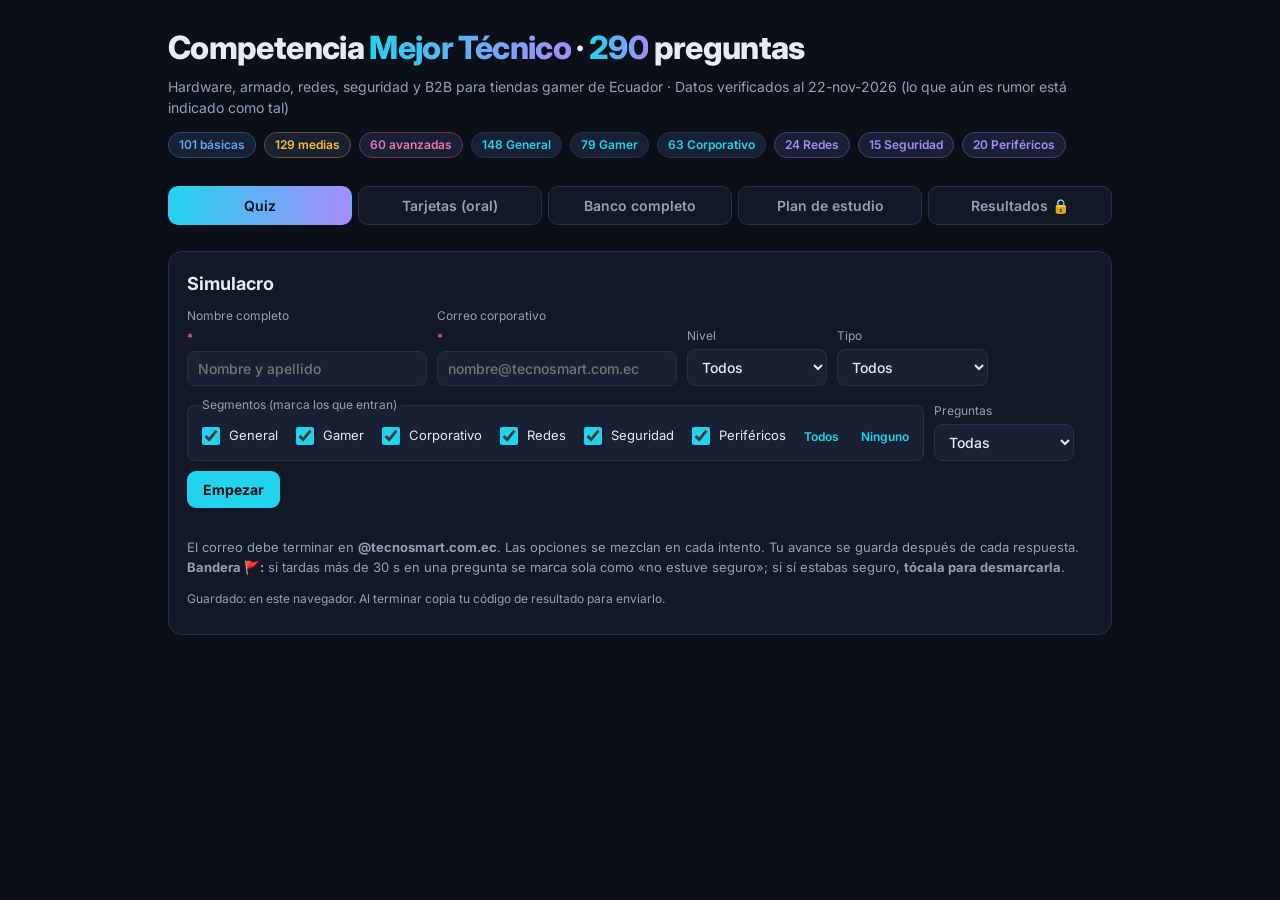
==== index.html @ e6ce309b "Cuestionario Tecnosmart: página, config y script de resultados" ====
<!DOCTYPE html>
<html lang="es">
<head>
<meta charset="UTF-8">
<meta name="viewport" content="width=device-width, initial-scale=1">
<title>Competencia Mejor Técnico · banco de preguntas</title>
<link rel="preconnect" href="https://fonts.googleapis.com">
<link href="https://fonts.googleapis.com/css2?family=Inter:wght@400;500;600;700;800&family=JetBrains+Mono:wght@500&display=swap" rel="stylesheet">
<style>
:root{
  --bg:#0b0f17; --panel:#121826; --panel2:#182033; --line:#263049; --txt:#e6ebf5; --mut:#93a0b8;
  --acc:#22d3ee; --acc2:#a78bfa; --ok:#34d399; --bad:#f87171; --warn:#fbbf24;
  --b:#60a5fa; --m:#fbbf24; --a:#f472b6;
}
*{box-sizing:border-box}
html,body{margin:0;background:var(--bg);color:var(--txt);font-family:Inter,system-ui,sans-serif;line-height:1.5}
.wrap{max-width:980px;margin:0 auto;padding:24px 18px 60px}
header h1{font-size:clamp(22px,3.4vw,32px);margin:0 0 4px;font-weight:800;letter-spacing:-.02em}
header h1 span{background:linear-gradient(90deg,var(--acc),var(--acc2));-webkit-background-clip:text;background-clip:text;color:transparent}
header p{margin:0;color:var(--mut);font-size:14px}
.stats{display:flex;flex-wrap:wrap;gap:8px;margin:14px 0 4px}
.chip{display:inline-flex;align-items:center;gap:6px;font-size:12px;font-weight:600;padding:3px 10px;border-radius:999px;background:var(--panel2);border:1px solid var(--line);color:var(--mut)}
.chip.B{color:var(--b);border-color:#2b4a78}.chip.M{color:var(--m);border-color:#6b5420}.chip.A{color:var(--a);border-color:#74305a}
.chip.seg{color:var(--acc)}
nav{display:flex;gap:6px;margin:20px 0 18px;flex-wrap:wrap;position:sticky;top:0;background:var(--bg);padding:8px 0;z-index:5}
nav button{flex:1;min-width:120px;background:var(--panel);border:1px solid var(--line);color:var(--mut);padding:10px 12px;border-radius:10px;font:600 14px Inter;cursor:pointer}
nav button.on{color:#0b0f17;background:linear-gradient(90deg,var(--acc),var(--acc2));border-color:transparent}
.panel{background:var(--panel);border:1px solid var(--line);border-radius:14px;padding:18px}
.row{display:flex;flex-wrap:wrap;gap:10px;align-items:end}
label{font-size:12px;color:var(--mut);display:flex;flex-direction:column;gap:4px}
select,input[type=text]{background:var(--panel2);color:var(--txt);border:1px solid var(--line);border-radius:8px;padding:8px 10px;font:500 14px Inter;min-width:140px}
.btn{background:var(--acc);color:#0b0f17;border:0;border-radius:9px;padding:10px 16px;font:700 14px Inter;cursor:pointer}
.btn.ghost{background:transparent;color:var(--txt);border:1px solid var(--line)}
.btn:disabled{opacity:.4;cursor:default}
.qhead{display:flex;justify-content:space-between;align-items:center;gap:10px;flex-wrap:wrap;margin-bottom:10px}
.qnum{font:500 13px 'JetBrains Mono',monospace;color:var(--mut)}
.qtext{font-size:18px;font-weight:600;margin:6px 0 14px}
.opts{display:flex;flex-direction:column;gap:8px}
.opt{text-align:left;background:var(--panel2);border:1px solid var(--line);color:var(--txt);padding:12px 14px;border-radius:10px;font:500 15px Inter;cursor:pointer;line-height:1.4}
.opt:hover:not(:disabled){border-color:var(--acc)}
.opt.ok{border-color:var(--ok);background:#0f2e25}
.opt.bad{border-color:var(--bad);background:#341818}
.opt:disabled{cursor:default}
.exp{margin-top:14px;padding:12px 14px;border-left:3px solid var(--acc);background:#0e1a24;border-radius:0 10px 10px 0;font-size:14.5px;color:#cfd8e8}
.exp b{color:var(--txt)}
.bar{height:6px;background:var(--panel2);border-radius:99px;overflow:hidden;margin:4px 0 14px}
.bar i{display:block;height:100%;background:linear-gradient(90deg,var(--acc),var(--acc2));transition:width .3s}
.score{font-size:44px;font-weight:800;margin:4px 0}
table{width:100%;border-collapse:collapse;font-size:14px}
th,td{padding:8px 10px;border-bottom:1px solid var(--line);text-align:left;vertical-align:top}
th{color:var(--mut);font-weight:600;font-size:12px;text-transform:uppercase;letter-spacing:.04em}
.card{perspective:1200px;cursor:pointer;min-height:300px}
.card-in{position:relative;min-height:300px;transition:transform .5s;transform-style:preserve-3d}
.card.flip .card-in{transform:rotateY(180deg)}
.face{position:absolute;inset:0;backface-visibility:hidden;-webkit-backface-visibility:hidden;background:var(--panel2);border:1px solid var(--line);border-radius:14px;padding:20px;overflow:auto}
.back{transform:rotateY(180deg)}
.hint{font-size:12px;color:var(--mut);margin-top:12px}
.ans{color:var(--ok);font-weight:700;margin-bottom:8px}
.item{border-bottom:1px solid var(--line);padding:16px 0}
.item:last-child{border:0}
.item ol{margin:8px 0 0;padding-left:22px}
.item li{margin:3px 0;color:var(--mut)}
.item li.c{color:var(--ok);font-weight:600}
.note{font-size:13px;color:var(--mut)}
.callout{background:#1a1730;border:1px solid #3b3270;border-radius:12px;padding:14px 16px;margin-top:16px;font-size:14px}
.callout h3{margin:0 0 6px;font-size:15px}
.callout ul{margin:6px 0 0;padding-left:20px}
.wk{display:grid;grid-template-columns:repeat(auto-fit,minmax(210px,1fr));gap:10px;margin-top:12px}
.wk div{background:var(--panel2);border:1px solid var(--line);border-radius:12px;padding:12px}
.wk h4{margin:0 0 4px;font-size:14px;color:var(--acc)}
.wk p{margin:0;font-size:13px;color:var(--mut)}
h2{font-size:18px;margin:0 0 10px}
textarea{width:100%;background:var(--panel2);color:var(--txt);border:1px solid var(--line);border-radius:8px;padding:8px;font:14px Inter}
label input[type=text]{width:100%;min-width:0}
.hidden{display:none}
.segs{border:1px solid var(--line);border-radius:8px;padding:6px 10px 8px;margin:0;display:flex;flex-wrap:wrap;gap:4px 14px;align-items:center;background:var(--panel2)}
.segs legend{font-size:12px;color:var(--mut);padding:0 4px}
.segs label{flex-direction:row;align-items:center;gap:6px;font-size:13px;color:var(--txt);cursor:pointer;min-height:32px}
.segs input{width:18px;height:18px;accent-color:var(--acc)}
.segs .lnk{background:none;border:0;color:var(--acc);font:600 12px Inter;cursor:pointer;padding:4px}
.chip.ext{color:var(--acc2);border-color:#4b3d80}
.dbst{font-size:12px;margin-top:6px}.dbst.ok{color:var(--ok)}.dbst.no{color:var(--mut)}
.code{width:100%;font:12px 'JetBrains Mono',monospace;word-break:break-all}

.req{color:var(--bad)}
.err{color:var(--bad);font-size:13px;min-height:18px;margin-top:8px}
input[type=email]{background:var(--panel2);color:var(--txt);border:1px solid var(--line);border-radius:8px;padding:8px 10px;font:500 14px Inter;min-width:140px}
.modal{position:fixed;inset:0;background:rgba(5,8,14,.78);display:flex;align-items:center;justify-content:center;padding:14px;z-index:50}
.modal.hidden{display:none}
.segs{border:1px solid var(--line);border-radius:8px;padding:6px 10px 8px;margin:0;display:flex;flex-wrap:wrap;gap:4px 14px;align-items:center;background:var(--panel2)}
.segs legend{font-size:12px;color:var(--mut);padding:0 4px}
.segs label{flex-direction:row;align-items:center;gap:6px;font-size:13px;color:var(--txt);cursor:pointer;min-height:32px}
.segs input{width:18px;height:18px;accent-color:var(--acc)}
.segs .lnk{background:none;border:0;color:var(--acc);font:600 12px Inter;cursor:pointer;padding:4px}
.chip.ext{color:var(--acc2);border-color:#4b3d80}
.dbst{font-size:12px;margin-top:6px}.dbst.ok{color:var(--ok)}.dbst.no{color:var(--mut)}
.code{width:100%;font:12px 'JetBrains Mono',monospace;word-break:break-all}
.modal .box{background:var(--panel);border:1px solid var(--line);border-radius:16px;padding:20px;width:100%;max-width:520px;max-height:92vh;overflow:auto}
.stars{display:flex;gap:4px;margin:6px 0}
.stars button{background:none;border:0;font-size:34px;line-height:1;cursor:pointer;color:#3a4560;padding:2px}
.stars button.on{color:var(--warn)}
#qFlag.on{background:var(--warn);color:#000;border-color:var(--warn)}
.cnt{font-size:12px;color:var(--mut);text-align:right}
.cnt.over{color:var(--bad);font-weight:700}
.fb input[type=text]{width:100%}
.rep{white-space:pre-wrap;background:var(--panel2);border:1px solid var(--line);border-radius:10px;padding:12px;font:12.5px 'JetBrains Mono',monospace;max-height:280px;overflow:auto}
img,svg,video{max-width:100%}
@media (max-width:640px){
  .wrap{padding:14px 12px 48px}
  header p{font-size:13px}
  nav{gap:4px;margin:12px 0}
  nav button{min-width:calc(50% - 4px);padding:9px 8px;font-size:13px}
  .panel{padding:14px;border-radius:12px}
  .row>*,.row label,.row select,.row input,.row .btn{flex:1 1 100%;width:100%;min-width:0}
  select,input[type=text],input[type=email]{min-width:0;width:100%;font-size:16px}
  textarea{font-size:16px}
  .qtext{font-size:16px}
  .opt{font-size:14px;padding:11px 12px}
  .score{font-size:36px}
  table{display:block;overflow-x:auto;max-width:100%;font-size:13px}
  .card,.card-in{min-height:340px}
  .stars button{font-size:40px;padding:2px 6px}
}
@media (max-width:380px){nav button{min-width:100%}}
@media print{nav,.noprint{display:none!important}body{background:#fff;color:#000}.panel{border:0;background:#fff}.item li,.note{color:#333}.item li.c{color:#0a7a4c}}
</style>
</head>
<body>
<div class="wrap">
<header>
  <h1>Competencia <span>Mejor Técnico</span> · <span id="tot">60</span> preguntas</h1>
  <p>Hardware, armado, redes, seguridad y B2B para tiendas gamer de Ecuador · Datos verificados al 22-nov-2026 (lo que aún es rumor está indicado como tal)</p>
  <div class="stats" id="stats"></div>
</header>

<nav>
  <button data-v="quiz">Quiz</button>
  <button data-v="tarjetas">Tarjetas (oral)</button>
  <button data-v="banco">Banco completo</button>
  <button data-v="plan">Plan de estudio</button>
  <button data-v="admin">Resultados 🔒</button>
</nav>

<!-- QUIZ -->
<section id="v-admin" class="hidden">
  <div class="panel" id="adGate"><h2>Resultados · administrador</h2>
    <label>Clave de administrador<input type="password" id="adPw" autocomplete="off"></label>
    <div class="err" id="adErr"></div><div class="row" style="margin-top:8px"><button class="btn" id="adGo" type="button">Entrar</button></div></div>
  <div class="panel hidden" id="adBody"></div>
</section>

<section id="v-quiz" class="hidden">
  <div class="panel" id="qSetup">
    <h2>Simulacro</h2>
    <div class="row">
      <label>Nombre completo <span class="req">*</span><input type="text" id="qName" placeholder="Nombre y apellido" autocomplete="name"></label>
      <label>Correo corporativo <span class="req">*</span><input type="email" id="qEmail" placeholder="nombre@tecnosmart.com.ec" autocomplete="email" inputmode="email"></label>
      <label>Nivel<select id="qLvl"><option value="all">Todos</option><option value="B">Básico</option><option value="M">Medio</option><option value="A">Avanzado</option></select></label><label>Tipo<select id="qTipo"><option value="all">Todos</option><option value="Concepto">Conceptos</option><option value="Caso">Casos prácticos</option></select></label>
      <fieldset class="segs" id="qSeg"><legend>Segmentos (marca los que entran)</legend></fieldset>
      <label>Preguntas<select id="qCount"><option value="10">10</option><option value="20">20</option><option value="30">30</option><option value="60">60</option><option value="100">100</option><option value="999" selected>Todas</option></select></label>
      <button class="btn" id="qStart">Empezar</button>
    </div>
    <div class="err" id="qErr"></div>
    <p class="note" style="margin-top:4px">El correo debe terminar en <b>@tecnosmart.com.ec</b>. Las opciones se mezclan en cada intento. Tu avance se guarda después de cada respuesta. <b>Bandera 🚩:</b> si tardas más de 30 s en una pregunta se marca sola como «no estuve seguro»; si sí estabas seguro, <b>tócala para desmarcarla</b>.</p><div class="dbst no" id="dbSt">Guardado: en este navegador.</div>
    <div class="row" style="margin-top:8px"></div>
    <div id="qHist"></div>
  </div>
  <div class="panel hidden" id="qRun"></div>
</section>

<!-- TARJETAS -->
<section id="v-tarjetas" class="hidden">
  <div class="panel noprint" style="margin-bottom:12px">
    <div class="row">
      <label>Nivel<select id="fLvl"><option value="all">Todos</option><option value="B">Básico</option><option value="M">Medio</option><option value="A">Avanzado</option></select></label><label>Tipo<select id="fTipo"><option value="all">Todos</option><option value="Concepto">Conceptos</option><option value="Caso">Casos prácticos</option></select></label>
      <fieldset class="segs" id="fSeg"><legend>Segmentos (marca los que entran)</legend></fieldset>
      <label>Mostrar<select id="fOnly"><option value="all">Todas</option><option value="rev">Solo por repasar</option></select></label>
      <button class="btn ghost" id="fShuf">Barajar</button>
    </div>
  </div>
  <div class="qhead"><span class="qnum" id="fPos"></span><span class="note" id="fKnown"></span></div>
  <div class="card" id="fCard"><div class="card-in"><div class="face front" id="fFront"></div><div class="face back" id="fBack"></div></div></div>
  <div class="row" style="margin-top:12px;justify-content:space-between">
    <button class="btn ghost" id="fPrev">← Anterior</button>
    <div class="row"><button class="btn ghost" id="fRev">Repasar</button><button class="btn" id="fOk">La sé ✓</button></div>
    <button class="btn ghost" id="fNext">Siguiente →</button>
  </div>
</section>

<!-- BANCO -->
<section id="v-banco" class="hidden">
  <div class="panel noprint" style="margin-bottom:12px">
    <div class="row">
      <label>Buscar<input type="text" id="bQ" placeholder="RAM, RAID, Wi-Fi…"></label>
      <label>Nivel<select id="bLvl"><option value="all">Todos</option><option value="B">Básico</option><option value="M">Medio</option><option value="A">Avanzado</option></select></label><label>Tipo<select id="bTipo"><option value="all">Todos</option><option value="Concepto">Conceptos</option><option value="Caso">Casos prácticos</option></select></label>
      <fieldset class="segs" id="bSeg"><legend>Segmentos (marca los que entran)</legend></fieldset>
      <span class="note" id="bCount"></span></div><div class="row" style="margin-top:10px"><span class="note" id="bLockSt">🔒 Edición bloqueada</span><button class="btn" id="bAdd">+ Agregar pregunta</button><button class="btn ghost" id="bReset">Restaurar originales (deshace ediciones y eliminaciones)</button><span class="note" id="bEdits"></span><button class="btn ghost hidden" id="bLock" type="button">Bloquear edición</button></div><div class="row hidden" id="bKey" style="margin-top:10px"><label style="flex:1;min-width:200px">Clave de edición<input type="password" id="bKeyPw" autocomplete="off"></label><button class="btn" id="bKeyGo" type="button">Desbloquear</button><button class="btn ghost" id="bKeyNo" type="button">Cancelar</button><span class="err" id="bKeyErr"></span>
    </div>
  </div>
  <div class="panel" id="bList"></div>
</section>

<!-- PLAN -->
<section id="v-plan" class="hidden">
  <div class="panel">
    <h2>Plan de estudio en equipo · 4 semanas</h2>
    <p class="note">El jurado promedia al equipo: el punto que más sube el promedio es el del integrante más débil. Junta a los fuertes con los débiles.</p>
    <div class="wk">
      <div><h4>Semana 1 · Plataforma</h4><p>P1–P12: CPU Intel/AMD, RAM, almacenamiento, placas, BIOS, drivers.</p></div>
      <div><h4>Semana 2 · Gamer</h4><p>P31–P51: GPU, X3D, monitores, cables, periféricos, juegos, refrigeración.</p></div>
      <div><h4>Semana 3 · Taller</h4><p>P13–P18, P27–P30: armado, fuentes, energía, mantenimiento, embalaje, garantía, laptops.</p></div>
      <div><h4>Semana 4 · Redes y B2B</h4><p>P19–P26, P52–P60: Windows, Linux, redes, seguridad, NAS/RAID, licencias. Simulacros.</p></div>
    </div>
    <table style="margin-top:16px">
      <tr><th>Ritual</th><th>Cuándo</th><th>Cómo</th></tr>
      <tr><td>Tarjetas</td><td>Diario, 20 min</td><td>Cada uno responde en voz alta antes de voltear y marca «Repasar» lo que falla.</td></tr>
      <tr><td>Ronda oral en parejas</td><td>Mar y jue, 15 min</td><td>Uno pregunta y el otro explica como si atendiera a un cliente. Se rotan los roles.</td></tr>
      <tr><td>Simulacro</td><td>Viernes, 40 min</td><td>Quiz completo cronometrado. Se anota el puntaje de cada uno y el promedio del equipo.</td></tr>
      <tr><td>Repaso de errores</td><td>Viernes, 15 min</td><td>El líder del bloque explica las 5 preguntas más falladas de la semana.</td></tr>
    </table>
    <p class="note" style="margin-top:10px"><b>Roles:</b> un líder por bloque (técnico de PC desktop → Plataforma; el más gamer → Gamer; taller/laptops → Taller; B2B → Redes). <b>Meta:</b> promedio del equipo ≥ 70 % en la semana 2 y ≥ 85 % en la semana 4.</p>

    <div class="callout">
      <h3>Ajustes al temario</h3>
      <ul>
        <li><b>Agregados:</b> almacenamiento (SATA/NVMe, reparto de líneas PCIe), BIOS/UEFI, drivers e instalación limpia, mantenimiento, garantía en Ecuador, 3 de NAS/RAID, 2 avanzadas de virus y antivirus.</li>
        <li><b>Reducidos:</b> Linux a 1 pregunta (en tienda gamer con Windows pesa poco); juegos tratados por «qué hardware exige cada tipo», no como memorización de títulos.</li>
        <li><b>Sin temas de electricidad ni programación avanzada:</b> el consumo eléctrico se trata solo como cálculo de planilla y elección de UPS.</li>
        <li><b>Vigencia:</b> Nova Lake, Zen 6, RTX 60 y RDNA 5 aún no están a la venta; sus fechas son filtraciones. Revisa esas preguntas una semana antes de la competencia.</li>
      </ul>
    </div>
  </div>
</section>
</div>

<div class="modal hidden" id="expModal" role="dialog" aria-modal="true" aria-labelledby="expT">
  <div class="box">
    <h2 id="expT">Antes de empezar</h2>
    <p class="note" style="margin:0 0 10px">¿Cuál es tu expectativa de este test? Cuéntalo con libertad: qué esperas aprender o demostrar.</p>
    <textarea id="expTxt" rows="5" placeholder="Escribe aquí tu expectativa…"></textarea>
    <div class="err" id="expErr"></div>
    <div class="row" style="justify-content:flex-end;margin-top:6px"><button class="btn ghost" id="expNo" type="button">Cancelar</button><button class="btn" id="expGo" type="button">Comenzar test</button></div>
  </div>
</div>
<script>
const Q = [
{l:"B",s:"General",t:"CPU · Historia multinúcleo",k:"Concepto",
q:"¿Qué procesadores inauguraron el doble núcleo físico en PCs de escritorio de consumo en 2005?",
o:["Intel Pentium D y AMD Athlon 64 X2","Intel Core 2 Duo y AMD Phenom","Pentium 4 con Hyper-Threading y Athlon XP","Core i7 de 1.ª generación y AMD FX"],
e:"Ambos salieron en 2005. El Pentium D unía dos dados en un mismo encapsulado; el Athlon 64 X2 era doble núcleo nativo (un solo dado). Hyper-Threading (2002) solo crea hilos lógicos, no núcleos. Después vinieron Core 2 Duo (2006), los primeros cuatro núcleos de consumo con Core 2 Quad (2006-2007, dos dados de doble núcleo) y AMD Phenom X4 (2007, cuatro núcleos nativos)."
},
{l:"M",s:"General",t:"Intel · Generaciones",k:"Concepto",
q:"Comparando un Core i7-14700K con un Core Ultra 7 265K, ¿qué afirmación es correcta?",
o:["El 265K (Arrow Lake) usa socket LGA1851, solo admite DDR5 y no tiene Hyper-Threading","Ambos usan socket LGA1700, así que se intercambian con solo actualizar el BIOS de la placa","El 265K admite DDR4 y DDR5 igual que el 14700K, según la placa madre que se elija","El 14700K incluye una NPU para IA y el 265K no trae ninguna unidad de ese tipo"],
e:"El 14700K es Raptor Lake Refresh (14.ª gen, LGA1700, DDR4 o DDR5 según la placa, 20 núcleos/28 hilos). El Core Ultra 200S (Arrow Lake, oct-2024) cambia a LGA1851, solo DDR5, quita Hyper-Threading (20 núcleos/20 hilos en el 265K) y añade NPU. A inicios de 2026 Intel lanzó el refresh Core Ultra 200S Plus en el mismo LGA1851."
},
{l:"A",s:"General",t:"Intel · Hoja de ruta",k:"Caso",
q:"Noviembre 2026: un cliente quiere comprar hoy una placa LGA1851 para «actualizar luego a Nova Lake». ¿Qué le respondes?",
o:["Que no: Nova Lake (Core Ultra 400) usará el nuevo socket LGA1954; LGA1851 no recibirá esa generación","Que sí: Intel garantiza compatibilidad de tres generaciones por cada socket que lanza al mercado","Que sí, pero tendrá que actualizar el BIOS y cambiar la RAM por módulos DDR6 al migrar","Que Nova Lake está pensada solo para laptops, por lo que el socket de escritorio no cambia"],
e:"Nova Lake-S estrena LGA1954 (placas y chipsets nuevos); se espera que los disipadores de LGA1700/1851 sigan sirviendo porque las dimensiones son similares. Las filtraciones ubican la producción en masa en Q4-2026 y la llegada a tiendas en Q1-2027, con hasta 52 núcleos en el modelo tope, que llegaría después. Panther Lake (Core Ultra Series 3, Intel 18A, enero 2026) es para laptops. Mensaje de venta: LGA1851 es una plataforma sin ruta de actualización; véndela por lo que rinde hoy."
},
{l:"B",s:"General",t:"AMD · Sockets",k:"Caso",
q:"Un cliente quiere poner un Ryzen 7 9700X en su placa B550. ¿Es posible?",
o:["No: el 9700X es AM5 (DDR5) y la B550 es AM4 (DDR4)","Sí: basta con actualizar el BIOS de la B550 a la última versión disponible","Sí, pero solo si se usa memoria DDR4-3200 junto con el procesador","Sí, siempre que se compre un adaptador de socket de AM4 a AM5"],
e:"AM4 (PGA, pines en el CPU) cubre Ryzen 1000–5000 con DDR4. AM5 (LGA1718, pines en la placa) cubre Ryzen 7000 y 9000 solo con DDR5. Chipsets AM4: A520, B450, B550, X570. AM5: A620, B650/B850, X670/X870(E). Se espera que Zen 6 de escritorio siga en AM5 (los rumores apuntan a 2027), lo que da mejor ruta de actualización que Intel."
},
{l:"A",s:"General",t:"RAM · DDR5",k:"Concepto",
q:"¿Qué afirmación sobre DDR5 es técnicamente correcta?",
o:["Cada módulo tiene dos subcanales de 32 bits y un PMIC propio; su ECC «on-die» no es la ECC de servidor","Un módulo DDR5 entra en una ranura DDR4 con solo forzarlo un poco, y trabaja a menor velocidad sin otros cambios","El ECC on-die de DDR5 corrige los errores del bus de datos igual que la ECC registrada de los servidores","DDR5 trabaja a 1,35 V de serie igual que DDR4 y por eso no necesita un PMIC dentro del módulo"],
e:"DDR5 divide cada DIMM en 2 subcanales de 32 bits (más eficiencia), trae su propio regulador de voltaje (PMIC) y opera a 1,1 V base (los perfiles XMP/EXPO suben a ~1,25–1,4 V). El ECC on-die solo protege las celdas internas; la ECC real (UDIMM ECC o RDIMM) protege los datos en el bus y es la que exigen workstations y servidores. La muesca es diferente, así que no se monta en ranura DDR4. En plataformas de consumo, 4 módulos DDR5 suelen obligar a bajar la velocidad: para 64–128 GB es mejor usar 2 módulos de mayor capacidad."
},
{l:"A",s:"General",t:"RAM · Latencia",k:"Caso",
q:"¿Cuál tiene menor latencia real: DDR5-6000 CL30 o DDR4-3600 CL16?",
o:["DDR4-3600 CL16 (≈8,9 ns) frente a DDR5-6000 CL30 (10 ns), aunque DDR5 ofrece mucho más ancho de banda","DDR5-6000 CL30, porque su mayor frecuencia siempre se traduce en una menor latencia real en nanosegundos","Son idénticas, porque ambas tienen CL par y la latencia real depende solo de ese número y no de la frecuencia","No se puede calcular sin conocer el voltaje, la marca de los chips y el tipo de disipador de la memoria"],
e:"<b>Latencia real (ns) = CL × 2000 ÷ velocidad en MT/s.</b> DDR4-3600 CL16 = 8,9 ns; DDR5-6000 CL30 = 10 ns; DDR4-3200 CL16 = 10 ns. La primera palabra llega antes en DDR4, pero DDR5 casi duplica el ancho de banda y las plataformas modernas (AM5, LGA1851) solo usan DDR5. La comparación útil es entre kits DDR5: a igual velocidad, menor CL es mejor."
},
{l:"B",s:"General",t:"Almacenamiento",k:"Concepto",
q:"¿Cuál es la velocidad secuencial máxima práctica de un SSD SATA III?",
o:["Unos 550 MB/s","Unos 3.500 MB/s","Unos 7.000 MB/s","Unos 14.000 MB/s"],
e:"SATA III (6 Gb/s) se queda en ~550–560 MB/s. NVMe PCIe 3.0 x4: ~3.500 MB/s; PCIe 4.0 x4: ~7.000–7.450 MB/s; PCIe 5.0 x4: hasta ~14.500–14.900 MB/s. Ojo: un M.2 puede ser SATA o NVMe, así que hay que revisar qué admite cada ranura de la placa. En juegos, la diferencia entre PCIe 4.0 y 5.0 casi no se nota en los tiempos de carga."
},
{l:"A",s:"General",t:"Almacenamiento · Placas",k:"Caso",
q:"Instalas un segundo SSD NVMe y de pronto desaparecen dos discos SATA, o la GPU pasa a trabajar en x8. ¿Por qué?",
o:["Algunas ranuras M.2 comparten líneas PCIe con puertos SATA o con el slot x16; revisa la tabla del manual","El SSD es defectuoso y genera un cortocircuito que desconecta los demás discos de la placa madre","Windows desactiva los discos SATA de forma automática cuando detecta un SSD con interfaz NVMe","La fuente no tiene potencia suficiente para tantos discos, así que apaga puertos SATA y reduce la GPU a x8"],
e:"Las líneas PCIe son limitadas. En muchas placas Intel y AMD, usar cierta ranura M.2 apaga puertos SATA específicos, y en varias Z790/Z890/X870E la ranura M.2 PCIe 5.0 conectada al CPU divide el slot de la GPU a x8. Para la GPU la pérdida en PCIe 5.0 x8 suele ser pequeña, pero hay que saberlo y explicarlo al cliente. Regla: antes de armar, lee la tabla de reparto de ancho de banda («bandwidth sharing») del manual."
},
{l:"M",s:"General",t:"Placas madre · Chipsets",k:"Concepto",
q:"Un cliente compra un Core Ultra 7 265K (desbloqueado) y quiere hacerle overclock al CPU. ¿Qué chipset necesita?",
o:["Z890; B860 solo permite overclock de memoria","B860, porque todos los chipsets 800 permiten overclock","H810, que es el más nuevo de la serie 800","Cualquiera; el overclock depende solo de que el CPU sea «K»"],
e:"Intel: Z890 = overclock de CPU y memoria; B860 = solo de memoria; H810 = básico. AMD es más flexible: B650/B850 también permiten overclock de CPU; X870/X870E exigen USB4 de serie y PCIe 5.0 para GPU y NVMe, y la X870E añade más líneas mediante un segundo chip. Vender el chipset correcto evita devoluciones."
},
{l:"A",s:"General",t:"BIOS/UEFI",k:"Caso",
q:"Armas un Ryzen 9000 en una B650 fabricada en 2023: los ventiladores giran, pero no hay imagen y queda encendido el LED de CPU. Solo tienes ese CPU en el taller. ¿Qué haces?",
o:["Actualizar el BIOS por Flashback (USB, sin CPU ni RAM) a una versión que soporte Ryzen 9000","Cambiar la placa por garantía de inmediato, porque una B650 de 2023 es defectuosa de fábrica","Bajar el voltaje de la RAM a 1,1 V desde el BIOS y volver a probar con un solo módulo","Instalar Windows en otro equipo y cargar allí los drivers del CPU en una memoria USB"],
e:"Las placas fabricadas antes del lanzamiento de un CPU pueden no reconocerlo. ASUS «BIOS FlashBack», MSI «Flash BIOS Button», Gigabyte «Q-Flash Plus» y ASRock «BIOS Flashback» actualizan desde una USB con solo la fuente conectada. Ojo en AM5: el primer arranque con DDR5 hace el «entrenamiento de memoria» y puede quedar en negro 1–3 minutos con el LED DRAM encendido. No es falla: hay que esperar y luego activar «Memory Context Restore» para que los siguientes arranques sean rápidos."
},
{l:"M",s:"General",t:"Drivers · Instalación limpia",k:"Caso",
q:"Un cliente cambió su GPU AMD por una NVIDIA y ahora tiene tirones y pantallazos negros. ¿Cuál es el procedimiento correcto?",
o:["Usar DDU en modo seguro, sin internet, para borrar los drivers anteriores y luego instalar el driver NVIDIA más reciente","Instalar el driver NVIDIA encima del anterior; el instalador elimina por sí solo los restos de AMD, sin usar modo seguro","Reinstalar DirectX y los paquetes Visual C++ y reiniciar el equipo dos veces seguidas, sin borrar nada más","Solo desactivar la GPU integrada desde el BIOS y dejar los drivers de AMD instalados, y listo, sin más pasos"],
e:"Display Driver Uninstaller (DDU) en modo seguro elimina los restos de drivers que causan conflictos; desconecta internet para que Windows Update no instale un driver genérico antes de tiempo. En una instalación limpia el orden es: BIOS actualizado → Windows → drivers de chipset → GPU → audio, red y periféricos. Descarga los drivers solo de la página del fabricante."
},
{l:"B",s:"General",t:"Ensamblaje · Errores comunes",k:"Caso",
q:"PC recién armada con tarjeta de video dedicada: los ventiladores giran, pero el monitor dice «sin señal». ¿Qué es lo primero que revisas?",
o:["Que el cable de video esté conectado a la GPU y no a la salida de la placa madre","Reinstalar Windows desde cero con una memoria USB de arranque nueva y reiniciar","Cambiar la pasta térmica del CPU por una de mejor calidad y volver a montarlo","Actualizar el driver de la GPU desde la página oficial del fabricante y reiniciar"],
e:"Es el error más común. Otros clásicos: conector EPS de 8 pines del CPU sin conectar (o confundido con un PCIe 6+2, que NO es intercambiable), RAM mal asentada o en las ranuras equivocadas (normalmente A2/B2), separadores de más en el chasis, el plástico protector olvidado en la base del disipador, los pines del panel frontal mal puestos y el cable de 12 V de la GPU sin insertar a fondo."
},
{l:"M",s:"General",t:"Fuentes de poder",k:"Caso",
q:"Vas a armar un Ryzen 7 9700X con una RTX 5070. ¿Qué fuente recomiendas?",
o:["750 W 80 Plus Gold de marca reconocida, con 12V-2x6 o cables PCIe nativos","500 W genérica, porque el consumo real de ese equipo ronda unos 420 W","1600 W Titanium, porque tener más potencia siempre es mejor para el equipo","650 W sin certificación, siempre que tenga dos ventiladores de buen tamaño"],
e:"Cálculo: CPU ~90 W + GPU 250 W + placa, RAM, discos y ventiladores ~75 W ≈ 415 W. NVIDIA sugiere 650 W para la 5070. Una de 750 W Gold da margen para los picos transitorios, trabaja en su zona más eficiente (40–70 % de carga) y hace menos ruido. La fuente genérica es el componente que más equipos daña. Mira reseñas y tablas de calidad (por ejemplo, Cybenetics), no solo el sello 80 Plus."
},
{l:"M",s:"General",t:"Consumo eléctrico · Ecuador",k:"Caso",
q:"Un PC gamer consume 450 W medidos en el enchufe mientras juega, 4 horas al día durante 30 días. Con una tarifa residencial promedio de ~USD 0,10 por kWh, ¿cuánto suma a la planilla?",
o:["Unos USD 5,40 al mes (54 kWh)","Unos USD 54 al mes (540 kWh)","Unos USD 0,54 al mes (5,4 kWh)","Unos USD 16,20 al mes (162 kWh)"],
e:"0,45 kW × 4 h × 30 días = 54 kWh; 54 × 0,10 ≈ USD 5,40. Referencias 2026: Arconel calcula un costo real del servicio de 12,83 ¢/kWh y una tarifa media cobrada de 10,61 ¢/kWh (la diferencia es subsidio). Los hogares con tarifa dignidad (hasta 130 kWh al mes en la Costa) pagan ~4 ¢/kWh, pero un PC gamer puede hacerles superar ese límite. En B2B la tarifa comercial es distinta: calcula con la planilla del cliente."
},
{l:"A",s:"General",t:"Energía · UPS",k:"Caso",
q:"Un cliente en Guayaquil sufre cortes de luz y su PC tiene una fuente con PFC activo. ¿Qué protección le vendes?",
o:["UPS interactivo (line-interactive) con AVR y onda senoidal pura, con margen en vatios","Solo un regulador de voltaje, porque protege igual que un UPS durante los cortes","Cualquier UPS de onda senoidal simulada, que es más barato y tan bueno como el puro","Un supresor de picos con varias tomas, que mantiene la PC encendida durante el corte"],
e:"El regulador (AVR) corrige variaciones de voltaje pero no sostiene la carga durante un corte; el supresor solo absorbe picos. Las fuentes con PFC activo pueden apagarse o zumbar con un UPS de onda simulada al pasar a batería; lo seguro es onda pura (un interactivo de gama media, o uno en línea de doble conversión para servidores). Dimensiona en vatios, no solo en VA (por ejemplo, 1500 VA / 900 W para un gamer de 500 W), y configura el apagado automático por USB. Tras un corte, conviene desconectar los equipos para evitar daños cuando regresa la luz."
},
{l:"B",s:"General",t:"Mantenimiento",k:"Concepto",
q:"Al limpiar una PC con aire comprimido, ¿qué debes hacer con los ventiladores?",
o:["Sujetarlos: si giran muy rápido dañan el rodamiento y generan corriente de retorno a la placa","Dejarlos girar libremente para que el aire comprimido expulse el polvo de las aspas con más fuerza","Rociarles alcohol isopropílico mientras giran para disolver la grasa y el polvo acumulado","Desconectar solo el ventilador del CPU y dejar los demás girando mientras se sopla el aire"],
e:"Buenas prácticas: equipo apagado y desenchufado, pulsera o tapete antiestático, aire en ráfagas cortas, alcohol isopropílico de 90 % o más para retirar la pasta térmica y nunca aspiradora doméstica (genera estática). La pasta térmica se revisa cada 2–3 años en desktop y cada año en laptops gamer. En laptops, los pads de cambio de fase tipo PTM7950 duran más que las pastas comunes."
},
{l:"M",s:"General",t:"Embalaje y envíos",k:"Caso",
q:"Vas a enviar por Servientrega una PC armada con una GPU de 1,5 kg y un disipador de torre grande. ¿Cuál es el embalaje correcto?",
o:["Retirar la GPU (o asegurarla con un soporte), rellenar el interior del chasis con espuma o bolsas de aire, usar la caja original más una caja exterior con 5 cm de relleno, y registrar todo con fotos y video","Enviar la torre en la caja original del chasis con la GPU instalada, porque el chasis ya está diseñado para soportar ese peso durante todo el transporte nacional sin rellenos adicionales ni caja exterior","Envolver la torre completa en plástico de burbujas y entregarla sin caja, marcando la guía como frágil y sin necesidad de fotos ni de video del empaque ni caja exterior de protección","Dejar la GPU suelta dentro del chasis para que no pese sobre el slot PCIe, y cerrar la caja original con cinta adhesiva y una etiqueta de frágil sin espuma ni bolsas de aire en el interior"],
e:"El peso de la GPU y del disipador hace palanca sobre el slot PCIe y el socket con cada golpe. La GPU viaja en su caja original o asegurada con un soporte; el disipador grande se retira o se inmoviliza con espuma; nada va suelto adentro. Usa doble caja, etiqueta de frágil y flechas de orientación, y declara el valor para el seguro. Las fotos y el video de la prueba de funcionamiento y del embalaje son tu evidencia ante un reclamo."
},
{l:"B",s:"General",t:"Windows · Ediciones",k:"Concepto",
q:"¿Qué función tiene Windows 11 Pro que NO tiene Windows 11 Home?",
o:["Unirse a un dominio de Active Directory o Entra ID y funcionar como host de Escritorio Remoto","Usar Microsoft Store para descargar aplicaciones y juegos del catálogo oficial de Microsoft","Instalar juegos de Steam y ejecutarlos con acceso completo a la tarjeta de video","Recibir actualizaciones de seguridad mensuales de Microsoft mediante Windows Update"],
e:"Pro añade BitLocker completo, Hyper-V, Windows Sandbox, directivas de grupo (gpedit), unión a dominio o Entra ID, host de Escritorio Remoto y herramientas de gestión empresarial. Home solo tiene «cifrado de dispositivo» en hardware compatible. Para empresas, Pro es el mínimo; Enterprise y Education se obtienen por licenciamiento por volumen o por suscripción."
},
{l:"B",s:"General",t:"Linux · Distribuciones",k:"Concepto",
q:"¿Qué distribución de Linux se recomienda a un principiante que quiere un escritorio fácil, parecido a Windows?",
o:["Linux Mint o Ubuntu, por su instalación sencilla y su entorno amigable","Kali Linux, porque trae herramientas de auditoría de seguridad","Arch Linux, porque se instala y configura todo desde la terminal","Rocky Linux, porque está pensada para servidores sin entorno gráfico"],
e:"<b>Linux Mint</b> y <b>Ubuntu</b> traen instalador gráfico, controladores y programas listos, y un escritorio similar al de Windows. Kali sirve para auditoría de seguridad, Arch es para usuarios avanzados y Rocky o AlmaLinux se usan en servidores compatibles con RHEL. En gaming existen SteamOS y Bazzite, pero los juegos con anti-cheat a nivel kernel (Valorant, algunos Call of Duty) no funcionan en Linux."
},
{l:"B",s:"General",t:"Redes cableadas",k:"Concepto",
q:"Necesitas 10 Gbps a 80 metros. ¿Qué cable usas?",
o:["Cat6A, que llega a 10 Gbps hasta los 100 m","Cat6, que rinde 10 Gbps a cualquier distancia","Cat5e, que llega a 10 Gbps hasta los 100 m","Cat5, que llega a 10 Gbps hasta unos 50 m"],
e:"Cat5e: 1 Gbps a 100 m (y 2,5 Gbps en la mayoría de instalaciones). Cat6: 10 Gbps solo hasta ~55 m. Cat6A (500 MHz): 10 Gbps a 100 m; es el estándar recomendado para puntos de acceso Wi-Fi 7 y cableado nuevo de oficina. Usa cobre sólido, no CCA (aluminio recubierto de cobre): el CCA falla con PoE y en las certificaciones."
},
{l:"A",s:"General",x:["Redes"],t:"Wi-Fi · Vanguardia",k:"Caso",
q:"Un cliente pide un router Wi-Fi 8 «porque es el doble de rápido que Wi-Fi 7». ¿Qué es correcto?",
o:["Wi-Fi 8 (802.11bn) no aumenta la velocidad máxima teórica: apunta a la fiabilidad (más rendimiento con señal débil, menos latencia, coordinación entre APs) y su norma final se espera para 2028","Wi-Fi 8 duplica la velocidad máxima de Wi-Fi 7 gracias a canales de 640 MHz y una nueva modulación 8K-QAM, y su norma final se publica en 2026 en todos los routers nuevos","Wi-Fi 8 funciona a máxima velocidad con cualquier dispositivo actual, sin necesidad de clientes compatibles, y su norma ya se ratificó en 2024 y no requiere ningún cambio en la red","Wi-Fi 8 (802.11be) ya está ratificado y certificado desde 2024; su ventaja principal es duplicar la velocidad máxima de Wi-Fi 7 en 6 GHz y es compatible con cualquier router"],
e:"Wi-Fi 7 (802.11be) trajo canales de 320 MHz en 6 GHz, 4096-QAM y MLO (varias bandas a la vez), pero solo se aprovechan con clientes Wi-Fi 7. Wi-Fi 8 («Ultra High Reliability») mantiene el pico teórico de Wi-Fi 7 y suma Multi-AP Coordination. Los routers que ya se anuncian (ASUS ROG, TP-Link Archer 8) se basan en borradores: pueden necesitar actualizaciones de firmware y casi no hay clientes compatibles. Para la mayoría, en 2026 la mejor compra es Wi-Fi 7 con backhaul cableado."
},
{l:"B",s:"General",t:"Ciberseguridad básica",k:"Concepto",
q:"¿Cuál es la medida individual más efectiva contra el robo de cuentas por contraseñas filtradas?",
o:["Activar la autenticación multifactor (MFA), de preferencia con app o llave física","Cambiar la contraseña de todas las cuentas cada semana por una nueva más larga","Usar el modo incógnito del navegador al iniciar sesión en cuentas importantes","Desactivar el firewall de Windows para evitar que bloquee el inicio de sesión"],
e:"Con MFA, una contraseña filtrada no basta. Ordenadas de más a menos seguras: llave FIDO2 o passkey, app autenticadora, SMS. Además: gestor de contraseñas, contraseñas únicas, cuenta de usuario estándar (no administrador) para el día a día, actualizaciones al día y copias de seguridad."
},
{l:"A",s:"General",x:["Seguridad"],t:"Virus · Infostealers",k:"Caso",
q:"Un gamer instaló un «crack» y ahora le roban la cuenta de Discord y Steam aunque ya cambió la contraseña. ¿Qué está pasando y qué haces?",
o:["Un infostealer robó cookies de sesión: desde otro equipo limpio cambiar claves y cerrar sesiones, formatear la PC y activar MFA","Es un fallo del servidor de Discord y de Steam que afecta a varios usuarios: hay que esperar a que la plataforma restablezca las cuentas por sí sola","Basta con pasar el antivirus y volver a cambiar la contraseña desde la misma PC, porque el malware ya se eliminó al escanear el sistema","Es un adware que muestra publicidad: se soluciona borrando el historial y las cookies del navegador y reinstalando Discord y Steam"],
e:"Los infostealers (familias tipo RedLine o Lumma) roban contraseñas guardadas, cookies, tokens de sesión y billeteras de criptomonedas. Con el token, el atacante entra sin contraseña y sin MFA, así que cambiarla desde la misma PC no sirve. Las vías típicas son cracks, «trucos» para juegos e instaladores falsos; por ejemplo, circulan supuestos instaladores de GTA VI para PC aunque Rockstar no ha anunciado esa versión. Protocolo: aislar el equipo, cambiar todo desde otro dispositivo, revocar las sesiones, formatear y advertir al cliente que todo lo guardado en el navegador quedó expuesto."
},
{l:"A",s:"General",x:["Seguridad"],t:"Antivirus · EDR",k:"Concepto",
q:"¿Qué afirmación sobre antivirus y EDR es correcta?",
o:["Un EDR vigila el comportamiento y permite responder (aislar, revertir); no se usan dos antivirus en tiempo real; ante un rootkit sirve el análisis sin conexión de Defender","Dos antivirus en tiempo real protegen el doble; un EDR solo compara archivos con firmas sin poder responder; ante un rootkit solo sirve reinstalar los drivers; el análisis sin conexión no sirve","Un antivirus por firmas detecta siempre el malware sin archivo (fileless), por lo que un EDR no aporta nada; ante un rootkit basta con actualizar las firmas; el análisis sin conexión es innecesario","Microsoft Defender no puede analizar el equipo fuera de Windows; un EDR solo sirve en servidores; ante un rootkit la única opción es comprar un antivirus en línea; el EDR y el antivirus son lo mismo"],
e:"El antivirus tradicional usa firmas y heurística sobre archivos. Un EDR (Defender for Endpoint, CrowdStrike, SentinelOne, ESET y otros) registra procesos, tráfico de red y comportamiento, detecta técnicas fileless o «living off the land» y permite responder a distancia; es lo que se vende en B2B. Dos motores en tiempo real chocan (bloqueos, lentitud, falsos positivos); Defender pasa a modo pasivo cuando se instala otro antivirus. El análisis sin conexión de Defender arranca fuera de Windows y sirve contra rootkits; si la infección persiste, se reinstala en limpio."
},
{l:"M",s:"General",t:"Garantía · Ecuador",k:"Concepto",
q:"Según la Ley Orgánica de Defensa del Consumidor del Ecuador, ¿cómo funciona la garantía de los equipos electrónicos?",
o:["La ley exige garantía «por un tiempo razonable» sin fijar un mínimo; la tienda debe informar por escrito las condiciones, forma, plazo y lugar; en la práctica el plazo lo define la política de la marca o el distribuidor (normalmente 1 año)","La ley fija 3 años obligatorios de garantía para todo producto electrónico nuevo, y la tienda responde sola por cualquier falla durante ese período de tiempo; basta con presentar la factura y el plazo lo fija el cliente","No existe ninguna obligación legal de dar garantía: es siempre voluntaria, y cada tienda decide si la ofrece, por cuánto tiempo y bajo qué condiciones al cliente; la tienda solo debe informar condiciones verbalmente, sin plazos ni lugares","La garantía la da siempre la marca y la tienda no tiene ninguna responsabilidad; el cliente debe reclamar directamente al fabricante en el exterior del país; la tienda solo entrega la caja y la factura sin informar plazo ni lugar"],
e:"El Art. 11 de la LODC obliga a garantizar los bienes durables (electrónicos incluidos) por un tiempo razonable, para cubrir defectos de fabricación y de funcionamiento, e indicar con claridad condiciones, forma, plazo y lugar. No hay un mínimo numérico. Plazos frecuentes en el canal: 1 año en CPU, placas y laptops; algunas marcas dan 2–3 años o más en SSD y fuentes, pero lo que vale es lo que respalda el distribuidor local. Un equipo traído por courier suele tener solo la garantía internacional del fabricante. Ten una política escrita, impresa o referida en la factura."
},
{l:"A",s:"General",t:"Garantía · RMA",k:"Caso",
q:"Un cliente devuelve una placa LGA1851 «que no arranca». Al revisarla ves pines del socket doblados. ¿Cómo procedes?",
o:["Es daño físico sin garantía: se documenta con fotos, se informa por escrito y se ofrece reparación pagada o reemplazo con costo","Se cambia la placa de inmediato por una nueva para evitar conflictos con el cliente, y la pérdida se asume como un costo de la tienda","Se envía igual al fabricante como garantía, sin mencionar el daño, esperando que el servicio técnico no lo note al revisarla","Se enderezan los pines con una aguja y se devuelve al cliente como reparada en garantía, sin informar del daño físico encontrado"],
e:"Golpes, pines doblados, quemaduras por fuentes defectuosas, líquidos y sellos rotos suelen excluir la garantía. Protocolo: inspección al recibir, con fotos del socket; orden de servicio firmada con el estado del equipo; diagnóstico y respuesta por escrito. Para prevenir reclamos, entrega cada placa con la tapa protectora puesta y guarda una foto del socket al venderla. La transparencia protege la reputación de la tienda."
},
{l:"M",s:"General",t:"Laptop vs desktop",k:"Concepto",
q:"¿Una laptop con «RTX 5070 Laptop GPU» rinde igual que una PC con la RTX 5070 de escritorio?",
o:["No: la versión laptop trae 8 GB de VRAM (no 12) y un TGP de ~50–100 W frente a 250 W, así que rinde bastante menos según el fabricante","Sí: el nombre RTX 5070 garantiza el mismo chip, la misma VRAM y el mismo rendimiento en ambas, y solo cambia el tamaño del equipo donde va instalada, incluido el TGP","La laptop rinde más, porque su GPU trae memoria más rápida y un TGP mayor gracias a la refrigeración líquida integrada en el chasis y menos calor","Solo cambia el consumo eléctrico entre ambas; los FPS en juegos son idénticos porque comparten arquitectura, VRAM y frecuencia de trabajo y consumo similar"],
e:"En laptops, la misma GPU puede rendir muy distinto según el TGP que configura el fabricante, el enfriamiento y el modo de energía; con batería, el rendimiento baja mucho. Pide la hoja de especificaciones con el TGP. En los CPU pasa lo mismo: los HX usan silicio de desktop y consumen mucho; los H son móviles de alto rendimiento; los U y V priorizan la batería."
},
{l:"A",s:"General",t:"Laptops · Arquitectura",k:"Caso",
q:"Un cliente quiere una laptop delgada y planea «subirle la RAM a 64 GB en un año». ¿Qué debes advertirle?",
o:["Que evite los Core Ultra 200V (RAM en el encapsulado) y los modelos con LPDDR5X soldada; que busque ranuras SO-DIMM o LPCAMM2","Que no se preocupe: todas las laptops delgadas permiten cambiar la RAM, porque los fabricantes siempre usan ranuras SO-DIMM estándar","Que solo las laptops con procesador AMD traen la RAM soldada, así que con Intel siempre podrá ampliar la memoria hasta 64 GB","Que podrá agregar RAM por USB-C mediante un módulo externo, que el sistema reconoce como memoria interna y funciona igual de rápido"],
e:"Lunar Lake integra 16 o 32 GB en el propio paquete del procesador: nunca se amplía. Muchas ultradelgadas usan LPDDR5X soldada para ahorrar energía y espacio. Las workstations móviles y las gamer suelen traer SO-DIMM DDR5, y LPCAMM2 es un formato nuevo, delgado y reemplazable. Si no hay ranuras, vende desde el inicio la capacidad final que el cliente necesitará."
},
{l:"B",s:"Gamer",t:"GPU NVIDIA · Generaciones",k:"Concepto",
q:"¿Qué arquitectura usa la serie GeForce RTX 50?",
o:["Blackwell","Ada Lovelace","Ampere","Turing"],
e:"GTX 10: Pascal (2016). RTX 20: Turing (2018, primer ray tracing y DLSS). RTX 30: Ampere (2020). RTX 40: Ada Lovelace (2022, generación de cuadros). RTX 50: Blackwell (2025, GDDR7, generación múltiple de cuadros). La siguiente arquitectura se conoce como Rubin (RTX 60) y no tiene fecha oficial."
},
{l:"M",s:"Gamer",t:"GPU AMD · Generaciones",k:"Concepto",
q:"¿Qué es cierto sobre la Radeon RX 9070 XT?",
o:["Es RDNA 4, trae 16 GB GDDR6 y es compatible con FSR 4, el escalado basado en IA","Usa GDDR7 y es la sucesora de la RX 7900 XTX como tope de gama absoluto de AMD","Es RDNA 3 con mayor frecuencia, 24 GB de GDDR6 y compatible solo con FSR 3","Es RDNA 4, pero no soporta ray tracing por hardware ni escalado FSR 4"],
e:"RX 6000: RDNA 2. RX 7000: RDNA 3 (chiplets). RX 9000: RDNA 4 (2025), con un ray tracing mucho mejor y FSR 4 basado en aprendizaje automático. AMD decidió no competir en la gama de la RTX 5090. RDNA 5 (o UDNA) no tiene fecha: socios de AMD hablan de 2027 como pronto y otras fuentes, de 2028."
},
{l:"A",s:"Gamer",t:"GPU · DLSS 4",k:"Concepto",
q:"¿Qué es correcto sobre la generación múltiple de cuadros (Multi Frame Generation) de DLSS 4?",
o:["Es exclusiva de RTX 50, genera hasta 3 cuadros por cada uno real y suma latencia: necesita buenos FPS base y Reflex; no va en competitivo","Funciona en cualquier GPU NVIDIA desde la GTX 10 y reduce la latencia de entrada a la mitad, por lo que se recomienda en eSports","Es exclusiva de RTX 40 y 50, genera un solo cuadro extra por cada uno renderizado y reduce la latencia, ideal para juegos competitivos","Reemplaza la necesidad de una GPU potente: con ella una RTX 5050 iguala a una RTX 5090 en eSports, sin añadir latencia ni requerir Reflex"],
e:"Las RTX 40 tienen generación de cuadros 2x; las RTX 50 llegan a 4x (1 renderizado + 3 generados). Los cuadros generados suavizan la imagen pero no responden a tus comandos: con una base menor a ~60 FPS el juego se siente lento. El escalado DLSS (Super Resolution) con el nuevo modelo transformer sí funciona en todas las RTX. Al vender: «240 FPS con MFG» no equivale a 240 FPS nativos."
},
{l:"A",s:"Gamer",t:"GPU · Ciclo de mercado",k:"Caso",
q:"Noviembre 2026: un cliente dice «mejor espero a la RTX 60, que ya sale». ¿Qué información es correcta?",
o:["No hay fecha oficial: filtraciones ubican la RTX 60 hacia 2028 y RDNA 5 entre 2027 y 2028; la RTX 50 seguirá vigente un buen tiempo","NVIDIA confirmó oficialmente la RTX 60 para diciembre de 2026, así que conviene esperar unas semanas antes de comprar cualquier tarjeta RTX 50 actual","La RTX 50 Super ya salió en octubre y reemplazó a toda la serie 50, que dejó de fabricarse y de venderse en las tiendas de Ecuador","AMD dejó de fabricar tarjetas gamer y NVIDIA tiene el monopolio, por lo que la RTX 60 saldrá apenas termine el inventario de la serie 50"],
e:"Desde Computex 2026 los rumores retrasan la renovación: la RTX 50 Super es incierta, la RTX 60 (Rubin) podría llegar en 2028 y RDNA 5 en 2027–2028. Ninguna fecha es oficial. Además, en 2026 hubo escasez de DRAM y NAND, que encareció la memoria y el almacenamiento. Mensaje honesto: si el cliente necesita el equipo, esperar uno o dos años rara vez compensa."
},
{l:"M",s:"Gamer",t:"GPU · VRAM",k:"Caso",
q:"Un cliente quiere jugar títulos AAA recientes a 1440p en calidad alta. ¿Cuánta VRAM recomiendas como mínimo?",
o:["12 GB como mínimo, y 16 GB para tener margen","4 GB son suficientes en 1440p con texturas altas","6 GB, porque la VRAM no afecta los FPS en 1440p","La VRAM solo importa para minar criptomonedas"],
e:"Con 8 GB, varios juegos modernos sufren tirones o bajan texturas en 1440p alto o con ray tracing; la generación de cuadros también consume VRAM. Recomendación 2026: 1080p con 8 GB (ajustando texturas), 1440p con 12–16 GB, 4K con 16 GB o más. Si una GPU existe en versiones de 8 y 16 GB, la de 16 GB es la compra inteligente."
},
{l:"B",s:"Gamer",t:"Cuello de botella",k:"Concepto",
q:"En juegos a resolución 4K con calidad ultra, ¿qué componente suele limitar el rendimiento?",
o:["La tarjeta de video (GPU)","El procesador (CPU) del equipo","El disco SSD de almacenamiento","La fuente de poder (PSU)"],
e:"A mayor resolución, más trabajo para la GPU. En 1080p, buscando 240 FPS o más en eSports (CS2, Valorant, Fortnite competitivo), el límite pasa al CPU y a la memoria. Por eso un gamer competitivo en 1080p prioriza el CPU y uno en 4K prioriza la GPU."
},
{l:"A",s:"Gamer",t:"CPU gamer · X3D",k:"Concepto",
q:"¿Por qué el Ryzen 7 9800X3D supera en juegos a CPUs con más núcleos?",
o:["Sus 96 MB de caché L3 apilada (3D V-Cache) reducen los viajes a la RAM y la latencia efectiva, y los juegos son muy sensibles a eso","Porque tiene más frecuencia de reloj sostenida que cualquier otro procesador Intel o AMD, y los juegos solo usan un núcleo","Porque integra memoria HBM dentro del encapsulado del procesador, igual que las tarjetas de video para centros de datos","Porque desactiva automáticamente el SMT y los núcleos de alto rendimiento, y deja solo núcleos eficientes para los juegos"],
e:"Los juegos dependen mucho de la latencia de memoria, y una caché grande evita viajes a la RAM. La 2.ª generación de V-Cache (serie 9000) va debajo del CCD: mejores temperaturas y overclock habilitado. Más núcleos ayudan en render y compilación, pero no en la mayoría de los juegos."
},
{l:"A",s:"Gamer",t:"RAM gamer · AM5",k:"Caso",
q:"¿Cuál es el kit de RAM «punto dulce» para un Ryzen 7000/9000 gamer y por qué?",
o:["DDR5-6000 CL30 con EXPO, porque permite la relación 1:1 entre controlador y memoria (UCLK = MEMCLK)","DDR5-8000, porque una frecuencia mayor siempre es más rápida y AM5 la soporta con total estabilidad de serie","DDR4-3600 CL16, porque AM5 la prefiere por su baja latencia y su compatibilidad con EXPO en todas las placas","Cualquier kit sirve, porque el Ryzen ignora la velocidad de la RAM y trabaja siempre a la frecuencia base de 4800"],
e:"Por encima de ~DDR5-6200/6400, la mayoría de los Ryzen pasa a modo 1:2, que añade latencia y anula la ganancia de frecuencia. DDR5-6000 CL30 en 1:1 es lo más equilibrado. Activa EXPO o XMP en el BIOS: sin perfil, la RAM corre a 4800–5600 MT/s. En cambio, Intel Arrow Lake sí aprovecha kits más rápidos (8000+ con CUDIMM)."
},
{l:"A",s:"Gamer",t:"Intel · Estabilidad",k:"Caso",
q:"Un Core i9-14900K empieza a cerrar juegos con errores de «memoria de video insuficiente» y pantallazos azules. ¿Qué es lo primero que verificas?",
o:["Que el BIOS tenga el microcódigo 0x12B o posterior y los perfiles Intel por defecto, por la degradación (Vmin shift) de 13.ª y 14.ª gen","Que el juego esté instalado en un HDD y no en un SSD, porque la lentitud del disco provoca los pantallazos azules y los cierres del juego","Que el monitor sea de 144 Hz o más, porque una frecuencia alta genera errores de memoria de video insuficiente y bloqueos del sistema","Cambiar la pasta térmica de la GPU, ya que el problema siempre es la temperatura de la tarjeta de video y no la del procesador"],
e:"En 2024 Intel reconoció una degradación por voltaje elevado en los Raptor Lake de escritorio (13.ª y 14.ª gen, sobre todo i7 e i9). La prevención es el microcódigo 0x12B o posterior, vía BIOS, y los «Intel Default Settings». Intel amplió en 2 años la garantía de los CPU en caja afectados. Si el CPU ya está degradado, se tramita RMA. Es un diagnóstico que todo técnico de tienda gamer debe conocer."
},
{l:"A",s:"Gamer",t:"Fuentes · RTX 5090",k:"Caso",
q:"Vas a armar con una RTX 5090 (575 W). ¿Qué es lo correcto en la fuente y el cableado?",
o:["Fuente ATX 3.1 de 1000 W o más, cable 12V-2x6 nativo insertado a fondo, sin dobleces ni adaptadores","Fuente de 750 W con un adaptador de cuatro cables PCIe a 12V-2x6, que entrega la potencia suficiente si es de buena marca","Cualquier fuente de 850 W, porque el tipo de conector es irrelevante y lo único que importa es la potencia nominal","Fuente de 1000 W y un cable doblado a 90° junto al conector, para que la tapa lateral del chasis cierre bien"],
e:"El conector 12V-2x6 (revisión del 12VHPWR) tiene pines de detección más cortos: si no entra completo, la GPU limita su potencia o no enciende, pero un contacto parcial puede derretirlo, y hay casos documentados de conectores fundidos. Deja ~35 mm rectos antes de doblar. NVIDIA recomienda 1000 W para la 5090, y ATX 3.1 contempla los picos transitorios de las GPU modernas. Usa una fuente con buenas reseñas técnicas."
},
{l:"M",s:"Gamer",t:"Ventilación",k:"Concepto",
q:"¿Qué tipo de ventilador funciona mejor en un radiador o en un disipador de torre denso?",
o:["Uno de alta presión estática","Uno de alto flujo de aire y baja presión","Cualquiera que tenga iluminación RGB","Uno pequeño de 80 mm a máximas RPM"],
e:"La presión estática empuja el aire a través de aletas densas y filtros; el alto flujo conviene en entradas libres del chasis. Flujo típico: entrada por el frente o abajo, salida por atrás o arriba. Una presión ligeramente positiva (entra más aire del que sale) reduce el polvo. Los ventiladores de aspas invertidas permiten tomas inferiores en chasis tipo pecera."
},
{l:"A",s:"Gamer",t:"Water cooling · AIO",k:"Concepto",
q:"¿Cuál es la regla clave al instalar un AIO de enfriamiento líquido?",
o:["Que la bomba no sea el punto más alto del circuito: radiador arriba, o al frente con mangueras abajo","Montar el radiador en la base del chasis con la bomba por encima del resto del circuito para facilitar el vaciado","Rellenar el AIO con agua destilada cada 6 meses, porque el líquido se evapora y debe reponerse con regularidad","Conectar la bomba a un conector de ventilador y bajarla al 30 % de velocidad para que dure mucho más tiempo"],
e:"El aire acumulado sube al punto más alto del circuito. Si ese punto es la bomba, hace ruido de gorgoteo, se desgasta y enfría mal. La bomba va a velocidad completa, conectada a AIO_PUMP o CPU_FAN según el manual. Revisa que el grosor del radiador sea compatible con la RAM y el chasis. Los AIO no se rellenan y su vida útil típica es de 5–7 años."
},
{l:"A",s:"Gamer",t:"Water cooling · Custom loop",k:"Concepto",
q:"En un circuito de refrigeración líquida personalizado (custom loop), ¿qué es imprescindible?",
o:["No mezclar aluminio con cobre o latón y probar fugas 12–24 h solo con la bomba (fuente puenteada), con refrigerante con inhibidores","Usar agua de grifo en vez de refrigerante, porque conduce mejor el calor, y cambiarla cada año para evitar la corrosión y las algas","Mezclar radiadores de aluminio con bloques de cobre para ahorrar dinero, siempre que se use un refrigerante con color y no se pruebe fugas","Encender toda la PC en el primer llenado, con la tarjeta de video y el CPU activos, para comprobar de inmediato que no hay fugas"],
e:"La corrosión galvánica destruye el circuito en meses. La prueba de fugas se hace con un puente ATX que enciende solo la bomba, con toallas de papel en los acoples. Mantenimiento: cambiar el líquido aproximadamente cada 12 meses y revisar sedimentos. En tienda, un custom loop se vende con contrato de mantenimiento y una garantía propia."
},
{l:"A",s:"Gamer",x:["Periféricos"],t:"Monitores · OLED",k:"Concepto",
q:"¿Qué diferencia entre QD-OLED y WOLED en monitores gamer es correcta?",
o:["QD-OLED (Samsung) no tiene subpíxel blanco y satura más, pero con luz ambiente el negro se ve grisáceo; WOLED (LG) usa subpíxel blanco y conserva mejor el negro; ambos pueden quemarse","WOLED no puede sufrir quemado porque su subpíxel blanco reparte el desgaste, mientras que QD-OLED sí lo sufre con elementos fijos como la barra de tareas; además, QD-OLED mantiene mejor el negro","QD-OLED es un panel LCD con puntos cuánticos y retroiluminación mini-LED, por lo que sus negros no son absolutos, a diferencia de WOLED, que apaga cada píxel; ambos paneles son LCD de uso gamer","Ninguno de los dos supera los 60 Hz, por lo que los monitores OLED no son recomendables para juegos competitivos ni para esports que exijan tasas altas; solo los LCD llegan a 240 Hz o más"],
e:"OLED da negros perfectos y una respuesta de ~0,03 ms, y hoy hay modelos de 240 a 500 Hz. El riesgo de quemado se mitiga con la limpieza de píxeles, la barra de tareas oculta y fondos oscuros; varias marcas cubren el quemado en su garantía (revisa los términos locales). Para oficina, con barras estáticas 8 horas al día, IPS sigue siendo más seguro. Entre los LCD: IPS (color y ángulos), VA (el mejor contraste), TN (barato y rápido, de menor calidad)."
},
{l:"A",s:"Gamer",x:["Periféricos"],t:"Cables de video",k:"Caso",
q:"Un cliente quiere 4K a 240 Hz con 10 bits y sin compresión DSC. ¿Qué conexión necesita?",
o:["DisplayPort 2.1 UHBR20 con cable certificado DP80 y una GPU que lo soporte (por ejemplo, RTX 50)","HDMI 2.1 con un cable de 48 Gbps, que alcanza 4K a 240 Hz con 10 bits sin necesidad de DSC","DisplayPort 1.4 con un cable certificado DP8K, que es suficiente para 4K a 240 Hz sin compresión","Cualquier cable HDMI de alta velocidad certificado, porque transmite el mismo ancho de banda que DP 2.1"],
e:"4K a 240 Hz y 10 bits requieren ~60–65 Gbps. HDMI 2.1 da 48 Gbps y DP 1.4 da 32,4 Gbps: ambos necesitan DSC (compresión visualmente sin pérdida) para ese modo. DP 2.1 UHBR20 llega a 80 Gbps. Las RTX 50 soportan UHBR20; varias GPU solo llegan a UHBR13.5 (54 Gbps). El cable importa: DP80 certificado y corto, o «Ultra High Speed HDMI» para HDMI 2.1. Con DSC, la gran mayoría de usuarios no nota diferencia."
},
{l:"M",s:"Gamer",x:["Periféricos"],t:"Periféricos · Teclados",k:"Concepto",
q:"¿Qué ventaja da un teclado magnético (efecto Hall) con Rapid Trigger?",
o:["Un punto de activación ajustable y un reinicio inmediato al levantar la tecla, sin esperar un punto fijo; acelera movimientos como el counter-strafe en CS2 o Valorant","Elimina la necesidad de instalar drivers en cualquier PC y reduce el consumo, a cambio de un punto de activación fijo en cada tecla ni cambios en el software","Hace que la tecla se pulse sola de forma repetida, lo que permite ráfagas de disparo más rápidas en shooters sin presionar la tecla con un solo toque","Solo cambia la iluminación RGB y el sonido de las teclas, sin ningún efecto en la respuesta ni en el punto de activación del switch, que sigue siendo fijo"],
e:"Los switches mecánicos tienen puntos fijos de activación y reinicio. Los magnéticos (efecto Hall) o los ópticos analógicos miden la posición de la tecla y permiten activar desde ~0,1 mm. Ojo: Valve prohibió en CS2 las funciones que automatizan entradas opuestas (SOCD o «Snap Tap» en modo automático); el Rapid Trigger en sí está permitido. Conoce las reglas de cada juego antes de prometer ventajas."
},
{l:"M",s:"Gamer",x:["Periféricos"],t:"Periféricos · Mouse",k:"Concepto",
q:"Comparando un mouse de 8000 Hz de polling rate con uno de 1000 Hz, ¿qué es correcto?",
o:["Reporta cada 0,125 ms en vez de 1 ms y baja la latencia, pero exige más CPU y en algunos juegos causa tirones","Mueve el cursor 8 veces más rápido en pantalla, porque envía ocho veces más datos de desplazamiento por cada milímetro recorrido","Solo funciona por Bluetooth, y reduce la latencia a cambio de menor autonomía y mayor consumo de CPU en el equipo","No tiene ninguna diferencia medible en juegos, porque el ojo humano no distingue entre 1 ms y 0,125 ms de latencia"],
e:"La ventaja se aprecia con monitores de alta frecuencia (240 Hz o más) y CPUs potentes; en equipos modestos conviene 1000–2000 Hz. También cuentan el sensor, el peso, la forma y la latencia del modo inalámbrico. En audífonos, un buen headset con micrófono claro importa más que el «7.1 virtual»."
},
{l:"A",s:"Gamer",t:"Juegos pesados",k:"Concepto",
q:"¿Cuál de estos juegos exige una GPU con ray tracing por hardware como requisito obligatorio, incluso en la configuración mínima?",
o:["Indiana Jones and the Great Circle","Counter-Strike 2 (motor Source 2)","Valorant (motor Unreal Engine 4)","League of Legends (Riot Games)"],
e:"Indiana Jones and the Great Circle y Doom: The Dark Ages (id Tech) exigen RT por hardware: no corren en GTX 10 ni en RX 5000. Por categorías, entre los más exigentes: mundo abierto con path tracing (Cyberpunk 2077, Alan Wake 2: GPU); acción AAA (Black Myth: Wukong, Monster Hunter Wilds: GPU y CPU); simulación (Microsoft Flight Simulator 2024: CPU, RAM e internet; Cities: Skylines II: CPU); competitivos de altos FPS (CS2, Valorant: CPU). GTA VI tiene fecha en consolas (19-nov-2026); su versión de PC no tiene fecha ni requisitos oficiales."
},
{l:"M",s:"Gamer",t:"Juegos · Simuladores",k:"Caso",
q:"Un cliente quiere armar un PC para Microsoft Flight Simulator 2024 con mods. ¿Qué priorizas?",
o:["Un CPU fuerte con mucha caché (X3D), 32–64 GB de RAM, un SSD NVMe de buena capacidad e internet estable para descargar el escenario","Solo la GPU más cara del mercado, porque el CPU no influye en este simulador y la RAM se usa poco y el disco es secundario","16 GB de RAM y un HDD de 2 TB, porque el simulador carga todo el escenario desde internet en tiempo real y la GPU es secundaria","Un CPU de 4 núcleos con alta frecuencia, 8 GB de RAM y una GPU de gama media con 6 GB de VRAM y un SSD de 256 GB"],
e:"Los simuladores y los juegos de estrategia o de construcción de ciudades cargan mucho el CPU (física, IA, tráfico) y la RAM. MSFS 2024 descarga el escenario en tiempo real, así que la conexión influye. La GPU se elige según la resolución, sobre todo si usa VR. Los periféricos (yoke, pedales, HOTAS) son una venta cruzada natural."
},
{l:"A",s:"Gamer",t:"Compatibilidad PCIe",k:"Caso",
q:"Un cliente con una placa B450 (PCIe 3.0) quiere una RTX 5060 Ti de 8 GB. ¿Qué le adviertes?",
o:["Que esa GPU usa interfaz x8: en PCIe 3.0 tiene poco ancho de banda y, al llenarse los 8 GB de VRAM, cae fuerte; conviene la de 16 GB o PCIe 4.0 o superior","Que no es compatible físicamente con PCIe 3.0, porque la RTX 5060 Ti solo entra en ranuras PCIe 5.0 y la B450 nunca la reconocería, aunque se actualice el BIOS, y haría falta cambiar de placa","Que rendirá exactamente igual que en PCIe 5.0, porque los 8 GB de VRAM nunca se llenan y el ancho de banda del bus no importa en ningún juego actual, aunque el juego exceda su VRAM","Que necesita un adaptador de PCIe 5.0 a 3.0 comprado aparte y una actualización de BIOS de la placa para poder detectarla, o no arrancará el equipo, y el mismo adaptador sirve en todas las placas"],
e:"PCIe es retrocompatible, pero varias GPU de gama media usan solo 8 líneas. PCIe 3.0 x8 da ≈7,9 GB/s, frente a ≈31,5 GB/s en PCIe 5.0 x8. Mientras todo cabe en la VRAM, la pérdida es pequeña; cuando se desborda, la GPU recurre a la RAM a través del bus y los FPS se desploman. Las GPU x16 de gama alta pierden poco en PCIe 4.0."
},
{l:"M",s:"Corporativo",t:"Workstations",k:"Concepto",
q:"¿Qué distingue a una workstation de un PC gamer potente?",
o:["ECC, CPU Xeon W o Threadripper PRO con más líneas PCIe y RAM, GPU profesional con drivers certificados por ISV y diseño 24/7 con garantía en sitio","Solo el RGB, el diseño del chasis y un precio más alto: por dentro usa los mismos componentes de consumo que un PC gamer potente, ni CPU ni RAM especiales","Que siempre da más FPS en juegos que un PC gamer, gracias a su mayor cantidad de núcleos y a su memoria de servidor, y su memoria ECC es más lenta","Que no puede usar Windows, porque funciona únicamente con Linux y con drivers de código abierto sin certificación de fabricantes y sin soporte de ISV"],
e:"Las certificaciones ISV (Autodesk, Dassault, Siemens, Adobe) importan en ingeniería y arquitectura. GPU profesionales: NVIDIA RTX PRO (Blackwell) y Radeon PRO, con más VRAM, ECC y drivers estables. Plataformas: Intel Xeon W y AMD Threadripper PRO, con hasta terabytes de RAM y 128 líneas PCIe. Para IA local, la especificación clave es la cantidad de VRAM o de memoria unificada (por ejemplo, en equipos tipo DGX Spark)."
},
{l:"B",s:"Corporativo",t:"Laptops empresariales",k:"Concepto",
q:"¿Por qué recomendarle a una empresa una laptop empresarial (ThinkPad, Latitude, EliteBook) en lugar de una de consumo?",
o:["Por la gestión remota (vPro o AMD PRO), el TPM y la seguridad del BIOS, repuestos, garantía en sitio y mayor durabilidad","Porque siempre trae una GPU dedicada más potente para juegos y tiene un precio menor que una laptop de consumo equivalente","Porque no necesita licencia de Windows ni de Office, y los repuestos se consiguen en cualquier tienda sin garantía en sitio","Porque es más barata en todos los casos y se actualiza con menos frecuencia, aunque no ofrece gestión remota ni TPM"],
e:"El costo total de propiedad (TCO) incluye el soporte, el tiempo de reparación y la vida útil. Las líneas empresariales mantienen modelos estables (útil para imágenes de sistema), ofrecen docks estándar, pruebas MIL-STD-810H y garantía en sitio de 3 años o más. En licitaciones públicas, verifica que la ficha técnica cumpla exactamente lo solicitado."
},
{l:"M",s:"Corporativo",x:["Redes"],t:"NAS · RAID",k:"Caso",
q:"Un NAS con 4 discos de 8 TB: ¿qué capacidad útil y qué tolerancia a fallas da cada nivel RAID?",
o:["RAID 5: 24 TB y soporta 1 disco caído; RAID 6: 16 TB y soporta 2; RAID 10: 16 TB y soporta 1 por cada par espejo","RAID 5: 32 TB y soporta 2 discos caídos; RAID 6: 24 TB y soporta 1; RAID 10: 16 TB sin tolerancia a fallas","RAID 0: 32 TB sin tolerancia a fallas; RAID 5: 16 TB y soporta 2 discos caídos; RAID 1: 8 TB y soporta 1 disco","RAID 5: 16 TB y soporta 2 discos caídos; RAID 6: 24 TB y soporta 1; RAID 10: 32 TB y soporta 2 por par"],
e:"RAID 0 suma capacidad y velocidad sin redundancia; RAID 1 es espejo; RAID 5 usa paridad simple (n-1 discos útiles); RAID 6, paridad doble (n-2); RAID 10 combina espejo y striping (n/2) con buen rendimiento. Con discos grandes, la reconstrucción de un RAID 5 tarda muchas horas, y otra falla en ese lapso destruye el arreglo: con discos de 8 TB o más se prefiere RAID 6 o RAID 10."
},
{l:"A",s:"Corporativo",x:["Redes"],t:"NAS · Discos",k:"Concepto",
q:"¿Qué tipo de disco duro conviene para un NAS en RAID?",
o:["Discos CMR de línea NAS (WD Red Plus o Pro, IronWolf, Toshiba N300); evitar los SMR, cuyas reconstrucciones son lentas y pueden sacar el disco del arreglo","Cualquier disco SMR de escritorio, porque es más barato y las reconstrucciones del arreglo no dependen del tipo de grabación del disco; basta con comprar el más barato","SSD QLC sin DRAM para todo el arreglo, porque son más rápidos y no sufren desgaste con las escrituras continuas del NAS; y duran más que un HDD","Discos externos USB desarmados, porque tienen la misma tecnología CMR de línea NAS y un costo mucho menor por terabyte; sin garantía pero sin límite de bahías"],
e:"SMR (grabación por tejas) reescribe zonas enteras: en RAID se vuelve muy lento y puede provocar timeouts. En 2020 hubo polémica por discos WD Red SMR. Los discos NAS incluyen control de recuperación de errores (TLER/ERC), sensores de vibración y garantía de 3–5 años. Si hay muchas escrituras pequeñas, un caché SSD NVMe en el NAS ayuda."
},
{l:"A",s:"Corporativo",x:["Redes","Seguridad"],t:"NAS · Ransomware",k:"Caso",
q:"Una empresa dice: «Tenemos RAID 6 en el NAS, así que estamos respaldados». ¿Qué le respondes?",
o:["Que RAID no es backup: no protege de ransomware, borrados ni robo; hacen falta instantáneas inmutables (Btrfs o ZFS), una copia fuera del sitio y no exponer el NAS","Que es correcto: RAID 6 sobrevive a la falla de dos discos, así que reemplaza cualquier respaldo y protege también contra ransomware y borrados; los ransomware no pueden cifrar un volumen RAID","Que basta con cambiar a RAID 10, que al duplicar los datos en espejo ya cuenta como respaldo completo frente a cualquier amenaza; las instantáneas inmutables no son necesarias en ese caso","Que solo hace falta instalar un antivirus en el NAS y dejar el acceso remoto abierto a internet para administrarlo con comodidad; el RAID 6 ya cubre el borrado accidental y el robo"],
e:"El ransomware cifra los archivos y el RAID replica ese cifrado al instante. Ha habido campañas contra NAS expuestos a internet, como DeadBolt contra QNAP en 2022. Buenas prácticas: snapshots inmutables programados (Synology con Btrfs, TrueNAS o QuTS hero con ZFS), cuentas de administración separadas con MFA, firmware al día, SMB1 desactivado, acceso remoto solo por VPN y una réplica cifrada fuera de la oficina."
},
{l:"A",s:"Corporativo",x:["Redes"],t:"Redes · VLAN",k:"Caso",
q:"Una oficina quiere separar la red de invitados, las cámaras IP y el área administrativa sobre el mismo cableado. ¿Qué implementas?",
o:["VLANs 802.1Q en switches administrables, un SSID por VLAN y firewall entre VLANs (invitados solo a internet, cámaras aisladas)","Cambiar las contraseñas de Wi-Fi cada mes y asignar a cada área un rango de IP distinto en el mismo switch no administrable","Usar un switch no administrable más rápido, de 2,5 Gbps, que separa el tráfico de invitados, cámaras y administración en automático","Poner todos los equipos con IP fija en la misma red y ocultar el SSID de invitados para que el personal no lo vea"],
e:"Las VLANs segmentan en capa 2, y el tráfico entre ellas se controla en el firewall o router. Los puntos de acceso empresariales asignan cada SSID a su VLAN. Así, un equipo infectado en la red de invitados no ve los servidores. Documenta el plan de direccionamiento, los IDs de VLAN y qué puertos son troncales (trunk) y cuáles de acceso."
},
{l:"A",s:"Corporativo",x:["Redes"],t:"Redes · PoE",k:"Caso",
q:"Vas a instalar puntos de acceso Wi-Fi 7 tribanda empresariales. ¿Qué debe tener el switch?",
o:["Puertos multigigabit (2,5/5/10 GbE) con PoE suficiente (muchos AP Wi-Fi 7 piden 802.3bt o funcionan limitados con PoE+) y un presupuesto PoE total que cubra todos los AP","Puertos de 100 Mbps con PoE 802.3af de 15,4 W, porque los AP Wi-Fi 7 consumen poco y no necesitan puertos multigigabit; el switch no necesita presupuesto PoE","Nada especial: no necesita PoE si el AP tiene antena externa, y basta con un adaptador de corriente de 5 V compartido entre varios; el AP usa alimentación local","Cualquier switch doméstico de 1 Gbps sin PoE, porque el uplink de un AP Wi-Fi 7 nunca supera los 1000 Mbps; el presupuesto PoE no importa y los AP rinden igual"],
e:"Potencia máxima por puerto en el switch: 802.3af 15,4 W; 802.3at (PoE+) 30 W; 802.3bt 60 W (Tipo 3) y 90 W (Tipo 4). En el dispositivo llegan unos 12,95 W, 25,5 W, 51 W y 71,3 W por la pérdida del cable. Un AP Wi-Fi 7 puede superar 1 Gbps reales, así que un enlace de 1 GbE se vuelve cuello de botella. Suma el consumo de los AP, cámaras y teléfonos contra el presupuesto PoE del switch y deja un 20–30 % de margen. Cableado recomendado: Cat6A."
},
{l:"A",s:"Corporativo",x:["Seguridad"],t:"Licenciamiento Windows",k:"Concepto",
q:"¿Qué afirmación sobre licencias de Windows para empresas es correcta?",
o:["La OEM queda ligada a la primera placa y no se transfiere; la Retail sí; las licencias de volumen son de actualización y requieren licencia base; las «claves baratas» del mercado gris son un riesgo en auditoría","Una licencia OEM se puede mover a cualquier equipo nuevo cuando el original se daña; la Retail queda ligada a la placa y no se transfiere; además, las licencias de volumen se activan solas en cualquier equipo sin licencia base","Las licencias de volumen siempre incluyen la licencia base del equipo, así que sirven para activar Windows en un PC sin ninguna licencia previa; la OEM se transfiere a cualquier equipo nuevo, y la Retail queda ligada al primer equipo","Las empresas no necesitan licencias si el equipo no tiene internet, y las claves baratas del mercado gris son seguras ante auditorías; las licencias OEM y Retail se pueden compartir entre varios equipos de la empresa sin límite"],
e:"En B2B: equipos con Windows Pro OEM preinstalado; Enterprise mediante suscripción (por ejemplo, Microsoft 365 E3/E5 o Windows E3 vía CSP) o contrato de volumen. Para kioscos, cajeros o equipos industriales existe Windows 11 Enterprise LTSC 2024 (soporte hasta 2029; la edición IoT LTSC, hasta 2034). En el sector público, el licenciamiento debe poder demostrarse con documentos."
},
{l:"A",s:"Corporativo",x:["Seguridad"],t:"Backups",k:"Concepto",
q:"¿Qué significa la regla de respaldo 3-2-1 y su versión moderna 3-2-1-1-0?",
o:["3 copias, en 2 medios distintos y 1 fuera del sitio; la versión moderna suma 1 copia inmutable o desconectada y 0 errores, probados con restauraciones","3 discos en RAID 5, 2 antivirus en tiempo real y 1 firewall; la versión moderna añade 1 UPS y 0 cortes de energía; no se refiere a copias de datos","Respaldar 3 veces al día, 2 días a la semana y 1 mes al año; la versión moderna añade 1 copia cifrada y 0 contraseñas; no incluye copias fuera del sitio","3 contraseñas distintas, 2 usuarios y 1 administrador; la versión moderna añade 1 token de seguridad y 0 vulnerabilidades; no se relaciona con respaldos"],
e:"Un respaldo que no se ha probado no es un respaldo. Ejemplo para una pyme: NAS con snapshots (copia 2) más nube cifrada o un disco rotado fuera de la oficina (copia 3), con una copia inmutable o con bloqueo de objetos. Define el RPO (cuántos datos puedes perder) y el RTO (cuánto tiempo puedes estar caído). Programa pruebas de restauración trimestrales y regístralas."
},
{l:"B",s:"General",t:"Redes · VLAN",k:"Concepto",
q:"¿Qué es una VLAN?",
o:["Una red lógica que separa el tráfico dentro de la misma infraestructura física, identificada con un número del 1 al 4094","Una red privada virtual que cifra toda la conexión a internet y oculta la dirección IP del usuario ante terceros","Una conexión Wi-Fi de largo alcance entre dos edificios, que usa antenas direccionales y canales dedicados de 5 GHz","Un protocolo que asigna direcciones IP automáticamente a los equipos y entrega también la puerta de enlace y el DNS"],
e:"Una VLAN (red de área local virtual, estándar 802.1Q) crea redes separadas sobre el mismo cableado y los mismos switches. Cada una tiene un ID de 1 a 4094. Sirve para aislar invitados, cámaras o administración. Entre VLANs el tráfico pasa solo por un router o firewall. Una VPN, en cambio, cifra la conexión de un equipo hacia otra red."
},
{l:"B",s:"General",t:"Redes · DHCP",k:"Concepto",
q:"¿Qué servicio asigna automáticamente la dirección IP, la máscara, la puerta de enlace y los DNS a los equipos de una red?",
o:["DHCP","DNS","NAT","ICMP"],
e:"DHCP (Dynamic Host Configuration Protocol) entrega la configuración de red al conectar un equipo. DNS solo traduce nombres a IP, NAT cambia direcciones entre redes privadas y pública, e ICMP es el protocolo del ping y de los mensajes de error. Si un equipo queda con una IP 169.254.x.x, normalmente no recibió respuesta de DHCP."
},
{l:"B",s:"General",t:"Wi-Fi · Bandas",k:"Concepto",
q:"Un cliente tiene un router de doble banda. ¿Cuál es la diferencia práctica entre 2,4 GHz y 5 GHz?",
o:["2,4 GHz llega más lejos y atraviesa mejor paredes, pero es más lenta y saturada; 5 GHz es más rápida y de menor alcance","5 GHz llega más lejos que 2,4 GHz y atraviesa mejor las paredes, porque su frecuencia es más alta y su señal más potente","Son idénticas en alcance y velocidad; la diferencia es solo el nombre comercial que usa el fabricante del router","2,4 GHz es exclusiva para celulares y 5 GHz para computadoras, y por eso el router las separa en dos redes distintas"],
e:"A menor frecuencia, mayor alcance y mejor penetración. 2,4 GHz tiene pocos canales sin superposición y comparte espacio con microondas, Bluetooth y los vecinos. 5 GHz tiene más canales y velocidades mayores, con menos alcance. Para equipos fijos cerca del router conviene 5 GHz; para cámaras o equipos lejanos, 2,4 GHz. Wi-Fi 6E y Wi-Fi 7 añaden la banda de 6 GHz."
},
{l:"B",s:"General",t:"Redes · Direccionamiento",k:"Concepto",
q:"¿Cuál de estas direcciones pertenece a un rango privado según RFC 1918?",
o:["192.168.1.10","172.32.1.10","192.169.1.10","11.10.20.30"],
e:"RFC 1918 reserva 10.0.0.0/8, 172.16.0.0/12 y 192.168.0.0/16 para redes internas, que no se enrutan en internet. 8.8.8.8 y 1.1.1.1 son DNS públicos de Google y Cloudflare, y 201.218.10.5 es una dirección pública. Los routers usan NAT para que muchos equipos internos salgan a internet con una sola IP pública."
},
{l:"B",s:"General",t:"Redes · Equipos",k:"Concepto",
q:"¿Cuál es la función principal de un switch frente a un router?",
o:["El switch conecta equipos dentro de una misma red local; el router conecta redes distintas, por ejemplo tu LAN con internet","El switch da acceso a internet a los equipos y el router solo se usa para ampliar el alcance del Wi-Fi en la casa","Son dispositivos idénticos que cambian solo de marca y precio, y ambos pueden reemplazarse entre sí sin pérdida de funciones","El router sirve solo para cableado Cat6 y el switch solo para fibra óptica, y por eso no se conectan entre sí"],
e:"El switch reenvía tramas por dirección MAC dentro de la red local; el router enruta paquetes por IP entre redes distintas. Un router doméstico suele integrar switch, router, NAT, DHCP y Wi-Fi. Un access point solo emite Wi-Fi y necesita que otro equipo le dé la red y el DHCP."
},
{l:"M",s:"Gamer",t:"GPU · Consumo eléctrico",k:"Caso",
q:"Un cliente en Guayaquil juega con una RTX 5090 (575 W de consumo de la tarjeta) unas 4 horas al día durante 30 días. Con el precio medio aplicado de 10,61 ¢/kWh, ¿cuánto suma solo la tarjeta a la planilla?",
o:["Unos USD 7,30 al mes (69 kWh)","Unos USD 0,73 al mes (6,9 kWh)","Unos USD 73 al mes (690 kWh)","Unos USD 2,10 al mes (20 kWh)"],
e:"0,575 kW × 4 h × 30 días = 69 kWh; 69 × 0,1061 ≈ USD 7,32. Es solo la tarjeta: sumando CPU, placa, monitor y ventiladores, el consumo del equipo puede casi duplicarse. Quien ya consume más de 130 kWh al mes en la Costa supera el límite de la tarifa dignidad, que es un subsidio para consumos bajos. Revisa la planilla real antes de dar un número."
},
{l:"M",s:"Gamer",t:"GPU · Potencia y picos",k:"Concepto",
q:"¿Por qué una fuente de 750 W puede apagar un equipo con una GPU de 300 W de TGP aunque la suma de componentes parezca menor?",
o:["Porque las GPU modernas tienen picos transitorios que superan su TGP por fracciones de milisegundo; sin margen, la fuente se protege y apaga el equipo","Porque la fuente debe entregar siempre el 100 % de su potencia nominal, y a esa carga trabaja sin margen y se apaga y ocurre en todas las GPU","Porque el TGP mide solo el consumo en reposo y la tarjeta puede triplicarlo bajo carga sin que la fuente lo note, incluso con la fuente de 750 W","Porque las GPU consumen más en Windows que en juegos y la fuente se apaga por el calor acumulado en el chasis, y no por picos de carga"],
e:"El TGP es un valor promedio sostenido. Durante fracciones de milisegundo una GPU puede superarlo varias veces, y ATX 3.x define pruebas específicas de picos transitorios. Por eso conviene dimensionar con margen: CPU, GPU, placa y periféricos sumados, más un 20 a 30 %, y una fuente con buena reseña técnica."
},
{l:"A",s:"Gamer",t:"GPU · Undervolt y consumo",k:"Caso",
q:"Un gamer quiere bajar el consumo y la temperatura de su RTX 4080 sin perder mucho rendimiento. ¿Qué le recomiendas?",
o:["Bajar el power limit a ~80 % y revisar FPS y temperatura: suele ahorrar varias decenas de vatios con poca pérdida de rendimiento","Desactivar el ventilador de la tarjeta para que consuma menos y se mantenga fría gracias al flujo de aire del chasis, sin tocar el rendimiento","Subir el voltaje y el power limit al 120 % para mejorar la eficiencia y mantener las frecuencias más altas de forma estable, sin tocar el ventilador","Cambiar la fuente por una de 1600 W, para que la tarjeta consuma menos energía al tener más margen disponible, sin cambiar ajustes"],
e:"El rendimiento no crece en proporción lineal con la potencia: los últimos vatios aportan pocos FPS y mucho calor. Se prueba el límite con las herramientas del fabricante o con MSI Afterburner, se valida con benchmark y con juegos reales, y se mide la temperatura. El undervolt (curva de voltaje) puede mejorar más, si la estabilidad lo permite. Subir la potencia rara vez compensa."
},
{l:"B",s:"General",t:"Sistemas · Conceptos",k:"Concepto",
q:"¿Qué es el kernel de un sistema operativo?",
o:["El núcleo que administra CPU, memoria, dispositivos y procesos, y hace de puente entre hardware y aplicaciones","La interfaz gráfica con ventanas, menús e íconos que el usuario ve al encender el equipo y usa para abrir programas","El programa que instala los drivers desde internet y mantiene actualizados todos los componentes del equipo","La tarjeta de video que ejecuta el sistema operativo y reparte la memoria entre los programas abiertos"],
e:"El kernel (Linux, o el núcleo NT en Windows) es la parte del sistema que habla directamente con el hardware: asigna tiempo de CPU, administra la RAM, controla los drivers de dispositivos y aísla los procesos. La interfaz gráfica es una capa superior. Un driver de kernel con fallas puede causar pantallazos azules (BSOD)."
},
{l:"B",s:"General",t:"Virtualización · Conceptos",k:"Concepto",
q:"¿Qué es la virtualización?",
o:["Ejecutar varias máquinas virtuales aisladas sobre el mismo hardware, coordinadas por un hipervisor","Dividir un disco duro en particiones físicas independientes, para instalar varios sistemas operativos en un solo equipo","Convertir una laptop en tableta con pantalla táctil mediante un software que cambia la interfaz del sistema","Copiar un sistema operativo a una USB para arrancarlo en cualquier equipo sin instalarlo en el disco"],
e:"Un hipervisor (Hyper-V en Windows Pro, VMware, Proxmox o KVM en Linux) reparte CPU, RAM y disco entre varias VMs, cada una con su propio sistema operativo. Sirve para servidores, pruebas, laboratorios y para aislar aplicaciones. Requiere soporte de virtualización en el CPU (Intel VT-x o AMD-V), que se activa en el BIOS."
},
{l:"M",s:"Gamer",t:"GPU · CUDA",k:"Concepto",
q:"¿Para qué sirve CUDA y por qué pesa en la compra de una GPU para IA?",
o:["Es la plataforma de NVIDIA que permite usar la GPU para cálculo general; la mayoría del software de IA está hecho para ella","Es un estándar abierto que funciona igual en GPU NVIDIA, AMD e Intel, por eso la marca de la tarjeta no influye en la IA","Es un tipo de memoria de video de NVIDIA que solo sirve para subir los fps en juegos con trazado de rayos activado","Es el conector de energía de las RTX de gama alta, necesario para que la tarjeta pueda trabajar con modelos de IA"],
e:"CUDA es el ecosistema de programación de NVIDIA (compilador, bibliotecas y drivers). PyTorch, TensorFlow, Blender y muchas aplicaciones profesionales lo usan para aprovechar miles de núcleos de la GPU. <b>Por eso pesa en la compra para IA</b>: la mayoría de herramientas y tutoriales asumen una GPU NVIDIA, y en AMD se usa ROCm, con menos compatibilidad. Al cotizar, además de CUDA, revisa la <b>VRAM</b>, que limita el tamaño del modelo."
},
{l:"B",s:"General",t:"Seguridad · Conceptos",k:"Concepto",
q:"¿Qué es el ransomware?",
o:["Malware que cifra los archivos de la víctima y exige un pago para devolverles el acceso","Un virus que solo muestra publicidad intrusiva en el navegador y redirige las búsquedas a páginas falsas","Un programa que roba las contraseñas guardadas en el navegador y las envía al atacante, sin cifrar archivos","Un error de Windows que vacía la papelera de reciclaje y borra los archivos temporales del usuario"],
e:"El ransomware cifra archivos y, a veces, extrae datos para amenazar con publicarlos (doble extorsión). Pagar no garantiza recuperar nada. Se defiende con respaldos inmutables fuera de línea, MFA, parches al día y cuentas con privilegios mínimos."
},
{l:"B",s:"General",t:"Placas · Formatos",k:"Concepto",
q:"Ordena de menor a mayor los formatos de placa madre: E-ATX, Mini-ITX, ATX y Micro-ATX.",
o:["Mini-ITX < Micro-ATX < ATX < E-ATX","Mini-ITX < ATX < Micro-ATX < E-ATX","Micro-ATX < Mini-ITX < ATX < E-ATX","ATX < Mini-ITX < Micro-ATX < E-ATX"],
e:"Medidas aproximadas: Mini-ITX 170 × 170 mm (una ranura de RAM en muchas); Micro-ATX 244 × 244 mm (4 ranuras de RAM); ATX 305 × 244 mm (estándar de escritorio); E-ATX 305 × 330 mm (workstations y placas de alto rendimiento). Por encima de E-ATX están los formatos de servidor y workstation SSI-EEB y SSI-CEB, que requieren chasis específico. Caso práctico: una E-ATX no entra en un chasis ATX."
},
{l:"M",s:"General",t:"Memoria · Workstations y servidores",k:"Concepto",
q:"¿Qué tipo de memoria usan las plataformas EPYC, Threadripper PRO y Xeon W?",
o:["DDR5 RDIMM con ECC registrada, en 8 o 12 canales según la plataforma","DDR5 UDIMM sin ECC, en 2 canales, igual que las placas de escritorio","DDR4 SO-DIMM sin ECC, igual que en las laptops, en 4 canales","LPDDR5X soldada directamente en la placa, sin ranuras de expansión"],
e:"Son módulos RDIMM (con buffer registrado) y ECC, que corrigen errores y soportan muchos módulos por canal. EPYC 9004/9005 usa 12 canales de DDR5; Threadripper PRO y Xeon W usan 8 canales. Los Threadripper de consumo, en cambio, usan DDR5 sin buffer y 4 canales. Un UDIMM no sirve en estas placas: son plataformas distintas."
},
{l:"B",s:"General",t:"Placa · Firmware",k:"Concepto",
q:"¿Qué es el firmware de una placa madre?",
o:["Software de bajo nivel grabado en un chip de la placa (BIOS o UEFI) que inicia el hardware antes del sistema","El sistema operativo ligero que viene preinstalado en la placa y que se carga antes de instalar Windows o Linux","Los drivers de video y de red que se instalan desde la página del fabricante después de armar el equipo","La pasta térmica que viene con el disipador y que se aplica sobre el CPU antes de instalarlo en la placa"],
e:"El firmware vive en la memoria flash de la placa. El UEFI (que reemplazó al BIOS clásico) revisa la RAM, el CPU y los discos, y luego entrega el control al gestor de arranque. Se actualiza desde el fabricante; una actualización mal hecha puede dejar la placa inutilizable, por eso muchas traen recuperación por USB."
},
{l:"M",s:"Gamer",t:"Energía · GPU",k:"Concepto",
q:"¿Por qué suele ser buena idea reducir el límite de potencia (power limit) de una GPU al 80 %?",
o:["Baja la temperatura, el ruido y el consumo con una pérdida de rendimiento pequeña en la mayoría de juegos","Aumenta los FPS porque la GPU trabaja menos y reparte mejor la carga entre sus núcleos gráficos","Permite usar una fuente mucho más pequeña sin ningún riesgo de apagados ni de picos transitorios","Elimina por completo la necesidad de un buen disipador, porque la tarjeta ya no genera calor alguno"],
e:"Las GPU modernas vienen configuradas cerca del límite de su curva de eficiencia. Reducir el power limit al 80 % suele costar un rendimiento pequeño y baja mucho el calor y el ruido. No aumenta los FPS ni reemplaza al disipador. Aun así, la fuente debe tener margen para los picos transitorios."
},
{l:"M",s:"Gamer",t:"Energía · GPU",k:"Caso",
q:"Una GPU de 300 W y otra de 150 W juegan 4 horas diarias durante 30 días. Con USD 0,1061 por kWh, ¿cuál es la diferencia mensual aproximada en la planilla?",
o:["Unos USD 1,91","Unos USD 0,19","Unos USD 19,10","Unos USD 3,82"],
e:"Diferencia de potencia: 150 W × 4 h × 30 días = 18 kWh. 18 × 0,1061 ≈ USD 1,91 al mes. Sirve para explicar al cliente que una GPU de gama alta cuesta también en consumo y calor, aunque el impacto mensual en una casa sea moderado."
},
{l:"B",s:"General",t:"Energía · Fuentes",k:"Caso",
q:"Una fuente 80 Plus Gold tiene 90 % de eficiencia y debe entregar 450 W a los componentes. ¿Cuánta potencia toma de la toma de pared?",
o:["Unos 500 W","Unos 450 W","Unos 405 W","Unos 540 W"],
e:"Potencia de entrada = potencia de salida ÷ eficiencia: 450 ÷ 0,90 = 500 W. Los 50 W restantes se pierden como calor dentro de la fuente. Por eso una fuente más eficiente reduce la planilla, sobre todo en equipos que pasan muchas horas encendidos."
},
{l:"B",s:"General",t:"Ensamblaje · RAM",k:"Caso",
q:"Vas a instalar dos módulos de RAM en una placa de cuatro ranuras. ¿En cuáles conviene colocarlos para dual channel?",
o:["A2 y B2 (confirmar en el manual, porque algunas placas usan otras)","A1 y A2, que son las dos primeras ranuras junto al CPU en todas las placas","A1 y B1 sin revisar el manual, porque todas las placas usan el mismo orden","Da igual, cualquier par de ranuras funciona porque el dual channel es automático"],
e:"Dos módulos en el mismo canal no duplican el ancho de banda. En muchas placas, las ranuras A2 y B2 son el par de inicio para dual channel; A1 y A2 pertenecen al mismo canal. Siempre confirma en el manual: cada fabricante lo indica en el diagrama de ranuras. Si la PC no arranca con un par, prueba el otro."
},
{l:"B",s:"General",t:"Ensamblaje · Térmica",k:"Caso",
q:"¿Cuál es el método más usado para aplicar pasta térmica en un CPU de escritorio?",
o:["Un punto del tamaño de un grano de arroz al centro; la presión del disipador la extiende","Una capa gruesa que cubra todo el IHS, para asegurar que no queden vacíos bajo el disipador","Esparcirla con una tarjeta plástica hasta cubrir los bordes del IHS en una capa muy fina","No aplicar pasta si el disipador tiene base de cobre, porque el metal contacta directo"],
e:"Un punto central o una línea delgada basta para cubrir el IHS al apretar el disipador. Demasiada pasta no mejora la conducción y puede escurrirse hacia el socket. Aprieta en cruz y verifica que el contacto quede parejo."
},
{l:"M",s:"Gamer",t:"Ensamblaje · Refrigeración",k:"Caso",
q:"Un AIO de 240 mm tiene bomba y ventiladores. ¿Dónde conectas la bomba?",
o:["En el conector marcado como AIO_PUMP o PUMP, según la marca, que da voltaje completo y lee las RPM","En cualquier conector de ventilador de chasis (SYS_FAN), regulado por curva para bajar el ruido","En un conector SATA de la fuente, para que trabaje siempre a velocidad fija sin control","Directo a un cable de la fuente, sin pasar por la placa, para que gire al máximo siempre"],
e:"La bomba va en su conector específico, a velocidad completa o controlada desde el BIOS. Si queda en un conector de ventilador de chasis, la placa puede detectar una falla, bajar su velocidad y el CPU se calienta. Los ventiladores del radiador van en los conectores de chasis o AIO_FAN, según el fabricante."
},
{l:"B",s:"Gamer",t:"Ensamblaje · GPU",k:"Caso",
q:"Una GPU de 2,5 kg queda inclinada hacia abajo dentro del chasis. ¿Qué haces?",
o:["Instalar un soporte antipandeo (anti-sag) y revisar que el cable no empuje el conector PCIe","Subir el voltaje de la GPU desde el BIOS para que sus ventiladores giren más y sostengan la tarjeta","Quitar la tapa lateral del chasis para que el peso se reparta mejor sobre el slot PCIe","Aflojar los tornillos del bracket para que la tarjeta se acomode sola en el slot sin tensión"],
e:"Con el tiempo, el peso sobre el slot PCIe puede doblar la placa y dañar sus contactos. Un soporte antipandeo, o la base de la tarjeta si el chasis la trae, reparte la carga. Revisa también que el cable de alimentación no tire del conector al cerrar la tapa."
},
{l:"M",s:"Gamer",t:"Optimización · BIOS",k:"Concepto",
q:"¿Qué hace Resizable BAR (Smart Access Memory en AMD) y cómo se activa?",
o:["Deja que el CPU acceda a toda la VRAM, no en bloques de 256 MB; se activa en el BIOS con Above 4G Decoding y ReBAR","Aumenta la capacidad de la RAM de la PC con memoria virtual del disco; se activa con un programa del fabricante de la GPU","Hace que la GPU use la RAM del sistema como VRAM extra; se activa solo desde el panel de control de Windows","Solo funciona en Linux, donde permite que la GPU acceda a toda la RAM del sistema; en Windows no hay soporte"],
e:"Por defecto, el CPU accede a la VRAM por ventanas de 256 MB. Con Resizable BAR puede transferir toda la memoria de la tarjeta, lo que ayuda en varios juegos aunque la ganancia varía. Requiere CPU, placa, BIOS y GPU compatibles; en Intel o NVIDIA suele hacer falta activar primero Above 4G Decoding."
},
{l:"M",s:"Gamer",t:"Optimización · Windows",k:"Concepto",
q:"¿Qué hace la programación de GPU acelerada por hardware (HAGS) en Windows?",
o:["La GPU administra su propia cola de memoria y quita trabajo al CPU; la ganancia depende del juego y del driver","Hace que el CPU procese los gráficos a mayor resolución y libera la GPU para tareas de cálculo en segundo plano","Activa la generación de cuadros de DLSS en todos los juegos instalados sin necesidad de soporte del desarrollador","Elimina la necesidad de instalar drivers de video, porque Windows gestiona toda la GPU directamente"],
e:"Con HAGS, el planificador de Windows delega en la GPU parte de la programación de tareas, lo que reduce carga del CPU y a veces la latencia. No todos los juegos mejoran; en algunos baja el rendimiento, así que conviene probar. Se activa en Configuración > Sistema > Pantalla > Gráficos."
},
{l:"B",s:"Gamer",t:"Optimización · Mouse",k:"Caso",
q:"Para una puntería consistente en shooters, ¿qué ajuste de Windows conviene desactivar?",
o:["La mejora de precisión del puntero (aceleración del mouse)","El brillo automático del monitor y el filtro de luz azul de Windows","La resolución de escritorio nativa y el escalado de la pantalla","Las notificaciones de Windows y el modo de concentración de la barra"],
e:"La aceleración hace que la distancia recorrida dependa de la velocidad del movimiento, lo que rompe la memoria muscular. Se desmarca en Configuración > Bluetooth y dispositivos > Mouse > Configuración adicional del mouse > Opciones de puntero. En juegos, conviene también usar la entrada sin procesar (raw input) si el juego la ofrece."
},
{l:"A",s:"Gamer",x:["Periféricos"],t:"Optimización · Sincronización",k:"Concepto",
q:"Con un monitor G-SYNC o FreeSync activado, ¿por qué conviene limitar los FPS unos 3 cuadros por debajo de la frecuencia del monitor?",
o:["Para mantener la sincronización variable dentro de su rango y evitar el tearing sin añadir demasiada latencia","Para que la GPU consuma menos energía y funcione más fría, sin relación con la sincronización del monitor","Para evitar que el monitor se apague por sobrecalentamiento al superar su frecuencia máxima de forma constante","Porque los juegos no pueden superar los 60 FPS cuando la sincronización variable está activada en el panel"],
e:"Si los FPS tocan el máximo del monitor, la sincronización sale de su rango y reaparecen tirones o tearing. Un límite algunos cuadros por debajo lo mantiene activo. El límite se configura en el panel de NVIDIA o en AMD Adrenalin. Reflex (NVIDIA) y Anti-Lag (AMD) reducen además la latencia de la cola de renderizado."
},
{l:"B",s:"Gamer",t:"Optimización · Energía",k:"Concepto",
q:"En un PC de escritorio dedicado a juegos, ¿qué plan de energía de Windows conviene?",
o:["Alto rendimiento o Ultimate Performance, para que el CPU no reduzca frecuencia","Economizador de batería, que reduce la frecuencia del CPU para ahorrar energía en equipos de escritorio","Equilibrado, con la pantalla apagada a los 2 minutos y el procesador limitado al 50 % de su frecuencia","Ahorro de energía con el disco en reposo y el CPU limitado al 70 % en cargas sostenidas"],
e:"El plan Alto rendimiento evita que el CPU baje frecuencia cuando hay poca carga, y Ultimate Performance está oculto en Windows; se activa con powercfg. En laptops, el modo de rendimiento gasta batería y genera calor, así que conviene conectarla a la corriente."
},
{l:"A",s:"Gamer",t:"Optimización · Almacenamiento",k:"Caso",
q:"Un juego de mundo abierto tiene tirones al cargar zonas nuevas. Está instalado en un HDD y el equipo tiene 8 GB de RAM. ¿Cuál es la mejora más eficaz?",
o:["Mover el juego a un SSD y ampliar la RAM a 16 GB o más","Cambiar la GPU por una con más VRAM y mayor ancho de banda","Desactivar el antivirus de forma permanente y borrar los temporales","Subir la frecuencia de la RAM a 9000 MT/s y cambiar el plan de energía"],
e:"Los tirones al cargar zonas suelen venir de la lectura del disco y de la RAM insuficiente, que obliga a descartar datos y volver a cargarlos. Un SSD NVMe y 16 GB marcan la diferencia en tiempos de carga y estabilidad. La GPU influye en los FPS sostenidos, no en la carga de datos."
},
{l:"B",s:"Corporativo",t:"Redes · Componentes activos y pasivos",k:"Concepto",
q:"En un proyecto de cableado estructurado para una oficina, ¿cuál de estas listas contiene SOLO componentes pasivos de red?",
o:["Cable UTP Cat6A, jacks RJ45, patch panel y rack","Cable UTP Cat6A, patch panel, switch y rack","Jacks RJ45, patch cords, rack y punto de acceso Wi-Fi","Patch panel, rack, cable UTP y transceptor SFP+"],
e:"<b>Pasivos:</b> no necesitan energía ni procesan la señal; solo la conducen (cable, jacks, patch cords, patch panel, rack, bandejas y la fibra óptica como medio). <b>Activos:</b> necesitan energía y regeneran, enrutan o filtran la señal (switch, router, access point, firewall, módem, convertidor de medios y también los transceptores SFP/SFP+). En una cotización conviene separar ambos grupos: los pasivos duran 10–15 años y los activos se renuevan cada 5–8."
},
{l:"B",s:"Corporativo",t:"Seguridad · Firewall appliance",k:"Concepto",
q:"¿Qué aporta un appliance firewall (por ejemplo FortiGate, Sophos o pfSense en equipo dedicado) que el firewall de Windows de cada PC no ofrece?",
o:["Controla en un solo punto el tráfico de la red: inspección de estado, filtrado web, VPN, IPS y VLANs","Reemplaza al antivirus de cada equipo, por lo que ya no hace falta instalar protección en las PCs de la oficina","Aumenta la velocidad del internet contratado, porque comprime y guarda en caché todo el tráfico de la red","Detecta y elimina los virus que llegan por USB en cada computadora de la red, antes de que se abran"],
e:"El firewall de Windows protege a un equipo; el appliance protege el perímetro y segmenta la red, con reglas y registros centralizados. No sustituye al antivirus o EDR: son capas distintas. Los modelos de gama empresarial suelen funcionar con una suscripción de servicios de seguridad (IPS, filtrado web, antimalware, actualizaciones) que vence cada año: al renovarla se evita que la protección quede desactualizada. Los routers domésticos traen un firewall muy básico."
},
{l:"B",s:"Corporativo",t:"Energía · UPS litio y VRLA",k:"Caso",
q:"Un cliente compara dos UPS de la misma potencia para una sala técnica calurosa: uno con batería VRLA (plomo-ácido sellada) y otro de litio. ¿Qué afirmación es correcta?",
o:["El de litio dura más años (8–10 frente a 3–5), pesa menos y tolera mejor el calor, pero cuesta más al inicio","El VRLA dura más años porque es una tecnología más madura y casi no pierde vida útil con el calor de la sala","Duran lo mismo si se usan igual: la diferencia está solo en el peso y en el precio de compra de cada UPS","El de litio no sirve en UPS porque no soporta las descargas rápidas que exige un corte de energía"],
e:"VRLA (AGM): se reemplaza cada 3–5 años y envejece mucho más rápido con temperatura alta (como regla práctica, cada ~10 °C por encima de 25 °C puede reducir su vida a la mitad). Litio (normalmente LiFePO4): más ciclos de carga, menos peso, recarga más rápida y mejor tolerancia al calor; el costo inicial es mayor, pero a 8–10 años el costo total suele ser menor. En ambos casos conviene programar el cambio antes de que falle y probar el UPS con un corte controlado una vez al año."
},
{l:"B",s:"General",t:"Monitores · Resoluciones",k:"Concepto",
q:"¿Cuál es la correspondencia correcta entre nombre comercial y resolución de pantalla?",
o:["Full HD = 1920×1080; QHD (2K) = 2560×1440; 4K UHD = 3840×2160","HD = 1920×1080; Full HD = 2560×1440; 4K UHD = 3840×2160","Full HD = 1920×1080; QHD (2K) = 3840×2160; 4K UHD = 2560×1440","Full HD = 1920×1080; QHD (2K) = 2560×1440; 4K UHD = 4096×2160"],
e:"HD = 1280×720; Full HD (FHD) = 1920×1080; QHD o «2K» = 2560×1440; 4K UHD = 3840×2160 (cuatro veces los píxeles de Full HD); 8K = 7680×4320. El 4096×2160 es el 4K de cine (DCI), no el de monitores y televisores. Variantes: 16:10 (1920×1200, 2560×1600) y ultrawide (2560×1080, 3440×1440, 5120×1440). Para jugar, más resolución exige más GPU: 1440p es el punto intermedio más equilibrado y 4K pide una GPU de gama alta."
},
{l:"B",s:"Corporativo",t:"Equipos corporativos vs consumo",k:"Caso",
q:"Una empresa pide 40 PCs de escritorio idénticas, con la misma imagen de Windows, y que pueda reponer más unidades iguales durante 3 años. ¿Qué línea ofreces?",
o:["Línea corporativa (OptiPlex, ThinkCentre, EliteDesk) con modelo estable, Windows Pro, TPM y garantía en sitio","Línea de consumo en oferta: los modelos se fabrican por años sin cambios y los repuestos siempre se encuentran","PCs gamer de gama media: su mayor potencia asegura que servirán más años y todas se arman con las mismas piezas","Equipos armados con las piezas disponibles en bodega ese día, siempre que cumplan la ficha técnica mínima pedida"],
e:"Los modelos de consumo cambian de componentes con frecuencia sin cambiar de nombre (panel, chip Wi-Fi, SSD) y traen Windows Home y software preinstalado; eso complica una imagen maestra y los repuestos. Las líneas corporativas mantienen modelo y drivers estables por 12–24 meses, incluyen TPM 2.0, gestión remota (vPro o AMD PRO), docks estándar, garantía en sitio y soporte. En una licitación, la ficha técnica debe coincidir exactamente con lo pedido."
},
{l:"B",s:"Gamer",t:"Fuentes · Conector 12VHPWR",k:"Concepto",
q:"¿Qué es el conector 12VHPWR y qué cambió con el 12V-2x6?",
o:["Conector de 16 pines (12 de potencia y 4 de señal) para hasta 600 W; el 12V-2x6 acorta los pines de señal para asegurar el contacto","Conector de 8 pines para hasta 150 W, igual al PCIe 6+2; el 12V-2x6 le agrega 4 pines más de alimentación para llegar a 300 W","Conector de 12 pines solo de potencia para hasta 600 W; el 12V-2x6 es incompatible y obliga a cambiar la fuente de poder","Conector de 16 pines para hasta 300 W; el 12V-2x6 sube el límite a 600 W pero solo funciona en placas madre con PCIe 5.0"],
e:"Ambos son físicamente compatibles, pero lo recomendable es usar el cable nativo 12V-2x6 de una fuente ATX 3.1. En el 12V-2x6, los pines de señal son más cortos: si el conector no está insertado a fondo, la tarjeta limita su potencia. Un contacto parcial concentra la corriente y puede fundir el conector: inserta hasta oír el clic, deja al menos ~35 mm rectos antes de la primera curva y evita adaptadores genéricos."
},
{l:"B",s:"General",t:"CPU · Gráficos integrados",k:"Caso",
q:"Un cliente armó un PC con un Core i5-14400F y no tiene tarjeta de video: el monitor, conectado a la placa, no da imagen. ¿Por qué?",
o:["El sufijo F indica que ese procesador no trae gráficos integrados: necesita una GPU dedicada o un modelo sin F","El sufijo F indica que el procesador está bloqueado para overclock, por lo que la placa no entrega video por sus puertos","Falta activar los gráficos integrados en el BIOS, porque todos los procesadores Intel de 14.ª generación los traen","Falta instalar el driver de video de Windows: sin él, el procesador no entrega imagen ni siquiera en el BIOS"],
e:"Intel: los modelos sin F traen gráficos integrados (UHD Graphics; Xe o Arc en Core Ultra); los F y KF no. AMD: los Ryzen de escritorio 7000/9000 traen una iGPU básica (suficiente para ofimática y diagnóstico), salvo los modelos con sufijo F; las APU (serie G, como 8600G u 8700G) traen una iGPU potente. Con iGPU, el monitor va a las salidas de video de la placa, y la iGPU usa la RAM del sistema (conviene dual channel). Es una buena forma de descartar si una falla es de la GPU dedicada."
},
{l:"B",s:"General",t:"Laptops · Vida de la batería",k:"Caso",
q:"¿Qué hábito prolonga más la vida útil de la batería de iones de litio de una laptop?",
o:["Evitar el calor y mantener la carga habitual entre ~20 % y ~80 %, usando el límite de carga del fabricante","Descargarla hasta 0 % cada vez antes de volver a cargarla, para evitar el efecto memoria de las celdas","Mantenerla siempre al 100 % y enchufada, porque así la batería no hace ciclos y no se desgasta con el uso","Cargarla solo con cargadores genéricos de mayor potencia, porque cargan más rápido y reducen el tiempo de calor"],
e:"Las baterías de iones de litio no tienen efecto memoria; el calor y los estados extremos (0 % y 100 % por mucho tiempo) son lo que más las desgasta. En una ciudad cálida: no usar la laptop sobre camas o sofás que tapen las rejillas, limpiar los ventiladores y activar el «modo conservación» o límite de carga (Lenovo Vantage, Dell Power Manager, ASUS Battery Care y similares). Si se guarda por meses, dejarla cerca del 50 %. Para medir el desgaste: powercfg /batteryreport en Windows, que compara capacidad de diseño y capacidad actual."
},
{l:"B",s:"Gamer",t:"Refrigeración · Metal líquido, pad y pasta",k:"Concepto",
q:"¿Cuál es la advertencia principal al usar metal líquido en lugar de pasta térmica convencional?",
o:["Conduce electricidad y ataca al aluminio: no se usa con disipadores de aluminio y no debe gotear sobre el socket","Se endurece y pierde efecto en pocas semanas, por lo que hay que reaplicarlo cada mes en el procesador","Solo funciona en procesadores AMD, porque la tapa metálica de los Intel reacciona con la aleación de galio","Es aislante eléctrico y por eso es seguro en cualquier superficie, pero conduce el calor peor que una pasta de gama media"],
e:"<b>Pasta:</b> la opción general; la mayoría no conduce electricidad, es fácil de aplicar y se renueva cada 2–3 años. <b>Metal líquido</b> (aleación de galio): conduce mucho mejor el calor y puede bajar varios grados la temperatura, sobre todo en CPU delidded o laptops, pero es eléctricamente conductor y corrosivo con aluminio; solo con superficies de cobre o niquelado y aplicación muy cuidadosa. <b>Thermal pad:</b> almohadilla que rellena huecos de altura para enfriar VRAM, VRM y SSD M.2 contra un disipador; conduce menos que una pasta, y su grosor (0,5–3 mm) importa."
},
{l:"B",s:"General",t:"Periféricos · Velocidades USB",k:"Concepto",
q:"¿Cuál es la correspondencia correcta entre estándar USB y velocidad máxima?",
o:["USB 3.2 Gen 1 = 5 Gbps; USB 3.2 Gen 2 = 10 Gbps; USB4 = hasta 40 Gbps","USB 3.2 Gen 1 = 10 Gbps; USB 3.2 Gen 2 = 20 Gbps; USB4 = hasta 40 Gbps","USB 3.2 Gen 1 = 5 Gbps; USB 3.2 Gen 2 = 20 Gbps; USB4 = hasta 80 Gbps","USB 3.2 Gen 1 = 480 Mbps; USB 3.2 Gen 2 = 5 Gbps; USB4 = hasta 10 Gbps"],
e:"USB 2.0 = 480 Mbps; USB 3.0 = USB 3.1 Gen 1 = USB 3.2 Gen 1 = 5 Gbps (los nombres cambiaron, la velocidad no); USB 3.1 Gen 2 = USB 3.2 Gen 2 = 10 Gbps; USB 3.2 Gen 2x2 = 20 Gbps; USB4 = 20 o 40 Gbps; USB4 v2 = 80 Gbps; Thunderbolt 4 = 40 Gbps. El conector USB-C no define la velocidad: un puerto USB-C puede ser USB 2.0 o Thunderbolt. Revisa la ficha del puerto y que el cable soporte la velocidad (un cable de carga puede limitar a 480 Mbps)."
},
{l:"B",s:"General",t:"Monitores · Color de 8 y 10 bits",k:"Concepto",
q:"¿Qué ventaja práctica ofrece un monitor de 10 bits frente a uno de 8 bits?",
o:["Muestra ~1.070 millones de colores en vez de 16,7 millones: degradados más suaves, útil en HDR y edición","Muestra el doble de colores que un monitor de 8 bits (33 millones) y es obligatorio para jugar en resolución 4K","Aumenta la frecuencia de actualización y reduce el ghosting, porque el panel procesa más bits por cada cuadro","Permite más brillo y contraste, aunque con los mismos 16,7 millones de colores de un monitor de 8 bits"],
e:"8 bits = 256 niveles por canal (≈16,7 millones de colores); 10 bits = 1024 niveles (≈1.070 millones). La ventaja real es menos «bandas» en degradados (cielos, sombras) y compatibilidad con HDR10. Para verlo hacen falta contenido y software de 10 bits, GPU y cable con ancho de banda suficiente (a veces HDMI limita a 4:2:2). Muchos monitores económicos son «8 bits + FRC», que simula 10 con dithering: sirve para la mayoría. Para ofimática o juegos, 8 bits es suficiente; el 10 bits se justifica en diseño, fotografía y video profesional."
},
{l:"B",s:"General",t:"Placas · Líneas PCIe",k:"Concepto",
q:"¿Qué son las líneas (lanes) PCIe y por qué importan al armar un PC?",
o:["Canales de comunicación entre CPU o chipset y dispositivos como GPU y SSD NVMe: son limitados y se usan en x1, x4, x8 o x16","Los cables de alimentación que van de la fuente de poder a la GPU, el CPU y los discos, medidos en vatios por línea","Los canales de la memoria RAM: instalar dos módulos en dual channel equivale a activar dos líneas PCIe del procesador","Los pines del socket del CPU, que se deforman si se instala mal y reducen la velocidad de la tarjeta de video"],
e:"Velocidad aproximada por línea y por sentido: PCIe 3.0 ≈ 1 GB/s; 4.0 ≈ 2 GB/s; 5.0 ≈ 4 GB/s. Un SSD NVMe usa x4 (PCIe 4.0 x4 ≈ 8 GB/s teóricos). Los CPU de consumo ofrecen unas 20–28 líneas, y el chipset agrega más a través de un enlace compartido; por eso llenar ranuras M.2 puede reducir a x8 la GPU o desactivar puertos SATA. Una ranura puede ser físicamente x16 pero eléctricamente x4. Las workstations y servidores (Threadripper PRO, Xeon W, EPYC) ofrecen hasta 128 líneas para varias GPU y SSD a velocidad completa."
},
{l:"B",s:"General",t:"Datos · Recuperación de archivos",k:"Caso",
q:"Un cliente borró por error una carpeta de fotos y te llama de inmediato. ¿Qué le indicas primero?",
o:["Dejar de usar ese disco ya (no guardar ni instalar nada) y recuperar con una herramienta instalada en otra unidad","Instalar de inmediato un programa de recuperación en el mismo disco C:, para empezar el escaneo cuanto antes","Ejecutar «Optimizar unidades» (desfragmentar) para reordenar el disco y que los archivos borrados vuelvan a aparecer","Formatear el disco y reinstalar Windows, que restaura automáticamente los archivos eliminados desde la papelera interna"],
e:"Al borrar, el sistema solo marca el espacio como libre: los datos siguen ahí hasta que se sobrescriben, por eso cada escritura reduce las posibilidades. En un SSD con TRIM los bloques se vacían en segundo plano y la recuperación suele ser improbable. Orden de intentos: papelera, historial de archivos o versiones anteriores, nube y copias de seguridad; luego herramientas como Windows File Recovery, Recuva, TestDisk o PhotoRec, siempre sobre otro disco. Si el disco hace clics, no se detecta o tiene daño físico, apágalo y deriva a un laboratorio: no existe garantía de recuperación, y es mejor aclararlo antes de cotizar."
},
{l:"B",s:"General",t:"Datos · Clonación de discos",k:"Caso",
q:"Un cliente quiere pasar su Windows de un HDD de 1 TB a un SSD NVMe de 500 GB. Tiene 220 GB usados. ¿Qué haces?",
o:["Clonar con un software que reduzca la partición (Macrium, Clonezilla, AOMEI) y poner el SSD como arranque","No se puede: el disco destino siempre debe ser igual o mayor que el origen, aunque el espacio usado sea mucho menor","Hacer un clon sector a sector, que garantiza copiar solo los 220 GB usados y deja el SSD listo para arrancar","Copiar y pegar la carpeta C:\\ al SSD desde el Explorador: Windows arrancará sin más pasos si el SSD es NVMe"],
e:"El clon «inteligente» copia solo el espacio usado y ajusta las particiones; el clon sector a sector copia todo el disco (incluido el espacio vacío) y exige un destino igual o mayor. Un <b>clon</b> sirve para migrar de inmediato; una <b>imagen</b> es un archivo comprimido que se restaura después y sirve de respaldo. Tras clonar: arrancar desde el SSD y comprobar que Windows inicia antes de borrar el HDD; revisar que el modo UEFI/GPT coincida (si el origen es MBR, convertir con mbr2gpt o usar el modo de compatibilidad); no encender con ambos discos arrancables conectados, porque pueden entrar en conflicto. En la misma PC, la licencia digital de Windows se mantiene."
},
{l:"A",s:"General",t:"IA local · Workstation",k:"Caso",
q:"Un cliente quiere una workstation para correr modelos de IA locales (LLM). ¿Qué recomendación de armado es la más acertada?",
o:["Priorizar la VRAM de una GPU NVIDIA (CUDA), RAM de sistema generosa, NVMe rápido, fuente holgada con 12V-2x6 y caja con buen flujo de aire","Priorizar un procesador de muchos núcleos con una GPU económica, porque los modelos de lenguaje corren casi por completo en la CPU","Priorizar la capacidad de un disco HDD y una placa con muchas ranuras de RAM, porque los modelos pesan mucho en almacenamiento","Priorizar la frecuencia de la RAM por encima de la GPU, porque la inferencia depende solo de la memoria principal del sistema"],
e:"En IA local manda la <b>VRAM</b>: el modelo (sus pesos) debe caber en la memoria de la GPU. Regla práctica: un modelo de 7B parámetros ocupa ~14 GB en FP16 y ~4–5 GB cuantizado a 4 bits; uno de 70B necesita ~40 GB cuantizado. CUDA tiene el ecosistema de software más maduro. La RAM de sistema y el NVMe aceleran la carga de modelos y datasets. Si se usan 2 GPU, revisa las líneas PCIe, el espacio físico entre tarjetas y la fuente (1200–1600 W). Y la refrigeración: la IA mantiene la GPU al 100 % por horas."
},
{l:"M",s:"General",t:"IA · Entrenamiento e inferencia",k:"Concepto",
q:"¿Cuál es la diferencia entre entrenar y hacer inferencia con un modelo de IA?",
o:["Entrenar ajusta los pesos del modelo con muchos datos y cómputo; la inferencia usa el modelo ya entrenado, con menos recursos","Entrenar es usar el modelo para responder preguntas de los usuarios; la inferencia es descargar el modelo desde internet a la PC","Son lo mismo: ambos procesos consumen igual cantidad de VRAM, de tiempo de cómputo y de energía en cualquier tarjeta","Entrenar se hace solo en CPU y en la nube; la inferencia solo puede hacerse en una GPU profesional con memoria ECC"],
e:"Entrenamiento: el modelo aprende; se calculan gradientes y se actualizan los pesos, por lo que necesita varias veces la memoria del modelo (pesos, gradientes y estados del optimizador) y GPUs potentes. Inferencia: se aplica lo aprendido; para un cliente que solo quiere usar un LLM local, una GPU con buena VRAM basta. Una variante intermedia es el <b>fine-tuning</b> (ajuste fino), que reentrena parte del modelo con datos propios, a menudo con técnicas como LoRA para ahorrar memoria."
},
{l:"M",s:"Gamer",t:"GPU · Factores de potencia",k:"Concepto",
q:"Además de los GB de VRAM, ¿qué otros factores definen la potencia de una tarjeta de video?",
o:["Ancho de banda de memoria, núcleos de cómputo, arquitectura, frecuencias, caché y límite de potencia (TDP)","El tamaño físico del disipador, el número de ventiladores y el largo de la tarjeta, que determinan la potencia base","La marca del ensamblador y el color del PCB, porque cada fabricante ajusta la potencia de forma distinta","La velocidad del procesador y de la RAM del sistema donde se conecta, ya que la GPU no tiene potencia propia"],
e:"Dos tarjetas con la misma VRAM pueden rendir muy distinto. Pesan: <b>bus y ancho de banda</b> (una GPU de 16 GB con bus de 128 bits rinde menos que una de 12 GB con 192 bits), <b>núcleos</b> (shaders, núcleos RT y Tensor), <b>arquitectura</b> (Blackwell vs Ada), <b>frecuencias</b>, <b>caché</b> (L2 / Infinity Cache), <b>TDP</b> y soporte de tecnologías como DLSS 4 o FSR. Un mejor disipador sostiene la frecuencia, pero no cambia la potencia base."
},
{l:"M",s:"General",t:"Procesadores Intel · Núcleos E",k:"Concepto",
q:"En los procesadores Intel modernos con arquitectura híbrida, ¿para qué sirven los núcleos E (Efficient-cores)?",
o:["Núcleos pequeños de bajo consumo para tareas de fondo y cargas multihilo, que dejan libres a los núcleos P","Son núcleos dedicados a gráficos integrados que reemplazan a la iGPU y solo se activan en laptops que funcionan con batería","Son núcleos que se activan únicamente al hacer overclock extremo, cuando los núcleos P llegan a su límite térmico máximo","Son núcleos de reserva que sustituyen a un núcleo P cuando este falla, para que el procesador completo no se detenga"],
e:"Desde la 12.ª generación (Alder Lake) Intel combina <b>núcleos P</b> (Performance, rápidos, con Hyper-Threading en versiones previas) y <b>núcleos E</b> (Efficient, más compactos). El <b>Thread Director</b> y Windows 11 reparten los procesos entre ambos tipos. Los Core Ultra 200S (Arrow Lake) eliminaron el Hyper-Threading. En laptops, los núcleos E alargan la batería; en escritorio, aumentan el rendimiento multihilo (render, compilación) sin subir tanto el consumo. Para juegos, los núcleos P y la caché pesan más."
},
{l:"A",s:"General",t:"Windows en Arm · Snapdragon y NVIDIA",k:"Caso",
q:"Un cliente pregunta si en las nuevas laptops con Snapdragon o con chips Arm de NVIDIA corre el mismo Windows y todos sus programas. ¿Qué respuesta es correcta?",
o:["Es Windows 11 para Arm; los programas x64 corren emulados con Prism, más lento, y fallan algunos drivers y anti-cheats","Es exactamente el mismo Windows y cualquier programa o controlador funciona a la misma velocidad que en Intel o AMD","Es un Windows distinto que no ejecuta Office ni navegadores de escritorio; solo corre aplicaciones móviles adaptadas","Es el mismo Windows, pero solo ejecuta programas descargados de la tienda de Microsoft y ningún programa tradicional"],
e:"Windows 11 on Arm es el mismo sistema con otra compilación. Las apps <b>Arm64 nativas</b> (Office, Chrome, Adobe y muchas más) corren a plena velocidad; las x64 pasan por <b>Prism</b>, que ya soporta AVX/AVX2 y mejora cada año. Riesgos que debe conocer el vendedor: <b>controladores de kernel</b> de impresoras, lectores o software antiguo que no existan en Arm64, algunos anti-cheat, y máquinas virtuales con limitaciones. La compatibilidad de juegos mejoró (Easy Anti-Cheat, BattlEye), pero aún no iguala a x86. Recomienda probar el software crítico del cliente antes de venderle el equipo."
},
{l:"A",s:"Corporativo",t:"Servidor · PC que lo reemplaza",k:"Caso",
q:"Una oficina pequeña quiere sustituir su servidor por un PC robusto y estable. ¿Qué configuración es la más acertada?",
o:["W880 con ECC (o Q870 vPro), 2 SSD empresariales en RAID 1, fuente Gold holgada, CPU de 65 W con aire y BIOS sin overclock ni XMP","Placa gamer Z890 con RAM a 8000 MT/s con XMP, un solo SSD de consumo, CPU sin límite de potencia y refrigeración líquida AIO para bajar temperaturas","Placa H810 económica con CPU de 125 W y overclock leve, dos SSD en RAID 0 para ganar velocidad y una fuente genérica sin certificación","Placa B860 con módulos de RAM de distinta marca, un SSD en RAID 0 más un HDD de respaldo, caja cerrada y silenciosa con modo turbo agresivo"],
e:"Para un servidor casero o de oficina se busca <b>estabilidad, no velocidad</b>: <b>W880</b> admite ECC en LGA1851 (Q870 aporta vPro, RAID y administración, pero sin ECC); RAID 1 (espejo) con Intel RST o por software protege contra la falla de un disco, y los SSD empresariales con protección contra corte de energía (PLP) cuidan los datos; fuente 80 Plus Gold/Platinum con 30–40 % de holgura; CPU de 65 W con torre de aire (sin bomba que falle); caja con entrada de aire frontal y filtros. En BIOS: sin XMP ni overclock, «Restore on AC Power Loss = Power On», Wake-on-LAN y actualización de BIOS. Complementa siempre con un <b>UPS</b> y un backup externo: RAID no es respaldo."
},
{l:"M",s:"General",t:"USB-C · Velocidades",k:"Concepto",
q:"El conector USB-C puede ir a distintas velocidades. ¿Cuáles son las tres más rápidas de las generaciones actuales?",
o:["USB 3.2 Gen 2x2 a 20 Gbps, USB4 o Thunderbolt 4 a 40 Gbps, y USB4 v2 o Thunderbolt 5 a 80 Gbps","USB 3.2 Gen 1 a 5 Gbps, USB 3.2 Gen 2 a 10 Gbps y USB 2.0 a 480 Mbps, que son las tres generaciones más recientes","USB 3.2 Gen 2x2 a 40 Gbps, USB4 a 80 Gbps y Thunderbolt 5 a 160 Gbps en cualquier puerto con conector USB-C","USB 3.2 Gen 2 a 20 Gbps, USB4 a 20 Gbps y Thunderbolt 3 a 10 Gbps, sin diferencias entre cables y puertos"],
e:"USB-C es solo el <b>conector</b>; la velocidad depende del puerto: 5 Gbps (USB 3.2 Gen 1), 10 Gbps (Gen 2), <b>20 Gbps</b> (Gen 2x2), <b>40 Gbps</b> (USB4 y Thunderbolt 3/4), <b>80 Gbps</b> (USB4 v2 y Thunderbolt 5, con Bandwidth Boost hasta 120 Gbps en un sentido). Hay que mirar el logo o la ficha técnica: dos puertos idénticos pueden tener velocidades muy distintas. El cable también limita: para 40 y 80 Gbps se necesita un cable certificado."
},
{l:"A",s:"General",t:"Laptops · Procesador creativo",k:"Caso",
q:"Para Photoshop e Illustrator en una laptop, ¿qué opción conviene más: Ryzen 7 7445H (Radeon 740M) o Core Ultra 7 150U (gráficos integrados Intel)?",
o:["El Ryzen 7 7445H: su gráfica Radeon 740M rinde claramente más que la Iris Xe del 150U y acelera zoom, filtros y vistas","El Core Ultra 7 150U, porque tiene más núcleos y por eso siempre rinde más que cualquier Ryzen en programas de diseño","Son equivalentes: la gráfica integrada no influye en Photoshop ni en Illustrator, solo importan los núcleos del procesador","El 150U, porque su TDP bajo de 15 W equivale a tener una GPU dedicada y mantiene más potencia sostenida"],
e:"Photoshop e Illustrator usan la GPU para zoom, rotación del lienzo y muchos filtros, y también dependen del rendimiento de un solo hilo. El 7445H (6 núcleos Zen 4, TDP 35 W) trae la Radeon 740M, que supera a la gráfica Iris Xe del Core 7 150U en las pruebas de 3DMark; el 150U es un chip de 15 W pensado para autonomía, con más núcleos pero menos potencia sostenida. Ninguno es una GPU dedicada: para trabajo creativo serio, lo ideal sería una laptop con RTX. Verifica además que la RAM sea de doble canal, pues una iGPU depende de ella."
},
{l:"M",s:"Corporativo",t:"UPS · Online vs interactivo",k:"Concepto",
q:"¿Cuál es la diferencia entre un UPS online (doble conversión) y uno interactivo (line-interactive)?",
o:["El online convierte siempre la energía (CA-CC-CA), sin transferencia; el interactivo usa la red con AVR y pasa a batería en ms","El online solo funciona con conexión a internet y el interactivo trabaja únicamente sin red eléctrica, siempre desde la batería interna","El interactivo entrega siempre onda perfecta aislada de la red eléctrica y el online solo regula el voltaje con un AVR básico","No hay diferencia práctica entre ambos: solo cambian la potencia en VA y el tamaño de la carcasa entre un modelo y otro"],
e:"<b>Online</b>: el equipo siempre recibe energía del inversor, aislado de la red; ideal para servidores, equipos médicos y de red críticos, aunque cuesta más, calienta más y consume más. <b>Interactivo</b>: la carga se alimenta de la red con regulación AVR y, ante un corte, cambia a batería en ~2–10 ms; es lo habitual para PCs de oficina, cajas y routers. Existe también el <b>offline/standby</b>, el más básico. Fíjate en la onda de salida: la onda sinusoidal pura es la adecuada para fuentes con PFC activo."
},
{l:"M",s:"Corporativo",t:"Power Station (litio) vs UPS VRLA",k:"Concepto",
q:"¿Qué ventajas tiene una Power Station de litio (LiFePO4) frente a un UPS tradicional con batería VRLA?",
o:["Más ciclos de vida, menos peso, descarga más profunda, recarga rápida y salidas AC, USB y DC con entrada solar","Cuesta menos, pesa más y dura aproximadamente lo mismo que una VRLA, pero con mayor tiempo de transferencia","Es siempre un UPS online de doble conversión, por lo que puede reemplazar a cualquier UPS de servidor sin cambios","No necesita recargarse nunca porque la batería de litio conserva la carga indefinidamente aunque no se use"],
e:"Una batería VRLA (plomo-ácido sellada) dura ~3–5 años (unos 300–500 ciclos) y no debe descargarse a fondo; una LiFePO4 ofrece 3000 ciclos o más, usa casi el 100 % de su capacidad, pesa mucho menos y se recarga más rápido. Además admite carga solar y entrega varias salidas. <b>Cuidado:</b> no toda Power Station sirve como UPS; solo las que declaran modo UPS/EPS con transferencia de pocos milisegundos protegen a un PC o servidor. Y su costo inicial por Wh suele ser mayor."
},
{l:"A",s:"Corporativo",t:"Chipset Intel Q870",k:"Concepto",
q:"¿Qué tres características describen a las placas con chipset Intel Q870 (LGA1851)?",
o:["Orientadas a empresas, con administración remota Intel vPro, RAID (SATA y NVMe con Intel RST) y sin overclock de CPU","Orientadas a overclock extremo, con ECC obligatorio y Thunderbolt 5 integrado en todos los modelos de la gama","Orientadas a equipos económicos, sin RAID ni vPro y con una sola ranura de memoria para reducir costos","Orientadas a servidores de dos sockets, con memoria registrada RDIMM y 8 canales de RAM por procesador"],
e:"El Q870 es el chipset <b>corporativo</b> de la serie 800 para Core Ultra 200S: incluye <b>vPro</b> (administración fuera de banda, útil para flotas de oficinas), <b>Intel RST con RAID 0/1/5/10 en SATA y RAID en NVMe</b>, y <b>no permite overclock de CPU</b>. No admite ECC (esa es una ventaja del W880) y no trae Thunderbolt integrado (depende de controladores extra). Se encuentra en placas de Supermicro, ASUS Pro, Gigabyte y AAEON, a menudo con ranuras COM y TPM."
},
{l:"A",s:"Corporativo",t:"Servidor de marca vs PC robusto",k:"Concepto",
q:"¿Qué ofrece un servidor de marca (Dell, HPE, Lenovo) que un PC robusto y estable normalmente no tiene?",
o:["Gestión remota (iDRAC, iLO), fuentes y ventiladores redundantes, bahías hot-swap con RAID por hardware y ECC","Solo una carcasa de rack más grande, más ventiladores y luces LED que indican el estado de cada uno de los discos","Un procesador de consumo más rápido que cualquier PC, con frecuencias superiores gracias a un overclock hecho de fábrica","Garantía de por vida y ausencia total de mantenimiento, porque sus componentes nunca fallan ni envejecen con el uso"],
e:"La diferencia está en la <b>continuidad operativa</b>: un controlador BMC permite encender, apagar, ver pantalla y actualizar firmware aunque el sistema operativo esté caído; doble fuente y ventiladores redundantes evitan paradas por una falla; discos hot-swap con controladora RAID (con caché y batería) se reemplazan sin apagar; la memoria RDIMM con ECC corrige errores. Además hay certificaciones de sistemas operativos, repuestos garantizados y soporte 24/7 de 3 a 5 años. Un PC robusto reduce riesgos, pero ante la falla de la placa o la fuente, el servicio se detiene."
},
{l:"B",s:"Gamer",t:"Monitores · G-Sync y FreeSync",k:"Concepto",
q:"¿Qué son G-Sync y FreeSync?",
o:["Tecnologías de refresco variable (VRR) que sincronizan monitor y GPU para evitar el tearing; G-Sync es de NVIDIA y FreeSync de AMD","Tecnologías que aumentan la resolución del monitor usando inteligencia artificial; la primera es de NVIDIA y la segunda es de AMD","Tipos de panel de pantalla: G-Sync es siempre un panel OLED de alto brillo y FreeSync es siempre un panel IPS económico","Cables de video de alta velocidad: G-Sync funciona solo con DisplayPort y FreeSync funciona solo con conectores HDMI"],
e:"Sin sincronización, si la GPU entrega 87 fps y el monitor refresca a un ritmo fijo, aparecen cortes en la imagen. Con VRR, el monitor adapta su refresco a los fps de la GPU. <b>FreeSync</b> está basado en el estándar abierto VESA Adaptive-Sync; <b>G-Sync</b> de NVIDIA existe en versión con módulo dedicado y en «G-Sync Compatible» (monitores FreeSync validados). Hoy muchos monitores FreeSync funcionan con tarjetas NVIDIA. No confundir con DLSS/FSR, que escalan la imagen."
},
{l:"B",s:"Gamer",t:"Cases · Materiales",k:"Concepto",
q:"¿De qué material está hecha la estructura de la mayoría de cases Corsair, Cooler Master y Antec?",
o:["De acero (chapa SECC), con paneles de vidrio templado, plástico y, en modelos premium, partes de aluminio","De plástico ABS en casi todo el chasis, con refuerzos de aluminio solo en la tapa superior del case","De aluminio macizo en todos sus modelos, con paneles de acrílico para abaratar el costo final","De fibra de carbono y madera prensada, materiales ligeros que se usan para reducir el peso del case"],
e:"Los cases de gama media y de entrada (Corsair 4000D, Cooler Master MasterBox, Antec NX y similares) usan <b>acero</b>, que es barato y rígido, con frente de malla o plástico y vidrio templado lateral. El <b>aluminio</b> aparece en modelos premium o compactos (más ligero y mejor disipación, pero más caro). Al empacar o transportar, el vidrio templado es lo más frágil: cartón en esquinas y la caja sin apilar."
},
{l:"B",s:"Corporativo",t:"Impresión · Láser vs inyección",k:"Concepto",
q:"¿Cuál es la diferencia entre una impresora láser y una de inyección de tinta?",
o:["La láser fija tóner con calor y rinde en volumen; la de inyección lanza gotas de tinta y destaca en fotos","La láser usa tinta líquida en cartuchos y la de inyección usa tóner en polvo fundido sobre el papel","Ambas funcionan igual y solo cambia el tamaño; el costo por página y la calidad son idénticos en las dos","La láser solo imprime a color y la de inyección solo en blanco y negro, por eso se usan en tareas distintas"],
e:"<b>Láser (tóner)</b>: texto nítido, velocidad, bajo costo por página, el tóner no se seca si queda sin uso; ideal para oficina y facturas. <b>Inyección (tinta)</b>: mejor degradado de color en fotografías y menor costo del equipo, pero los cabezales pueden obstruirse si se usa poco. Los sistemas de tanque de tinta (EcoTank, Smart Tank, Ecotank/CISS) reducen el costo por página. En oficina que imprime mucho, la láser suele ganar."
},
{l:"M",s:"Corporativo",x:["Periféricos"],t:"Impresión térmica · Tipos",k:"Concepto",
q:"¿Cuál es la diferencia entre una impresora térmica de tickets, una térmica directa de etiquetas y una de transferencia térmica?",
o:["Tickets y térmica directa usan papel sensible al calor; la transferencia térmica funde un ribbon en la etiqueta","Las tres usan cartucho de tinta líquida y solo cambian el tamaño del papel y la velocidad de impresión del equipo","La transferencia térmica no usa calor sino láser, y la térmica directa imprime con agujas sobre papel carbón","La de tickets usa tóner, la directa usa un ribbon de cera y la de transferencia usa un cabezal de tinta líquida"],
e:"<b>Térmica directa</b> (tickets de POS y etiquetas de envío): el cabezal calienta el papel termosensible y lo oscurece; es barata pero se desvanece con el calor y la luz. <b>Transferencia térmica</b> (etiquetas de producto, activos, farmacia): el calor derrite la cera, cera-resina o resina del ribbon sobre la etiqueta, por lo que dura años y resiste roce. La de tickets es de rollo continuo con cortador; la de etiquetas usa sensor de marca o separación (gap) y mayor resolución. Elegir mal el papel o el ribbon da impresiones borrosas."
},
{l:"M",s:"Corporativo",x:["Periféricos"],t:"Impresión · Papel couché",k:"Caso",
q:"Un cliente quiere imprimir folletos en papel couché brillante (tipo revista) en su impresora de tinta de oficina. ¿Qué le dices?",
o:["No: el couché de imprenta no absorbe la tinta y se mancha; se usa láser o papel glossy para inyección","Sí, cualquier papel brillante funciona igual en cualquier impresora si se elige la calidad máxima en el controlador","Sí, pero hay que imprimir en modo borrador para que la tinta penetre y se seque más rápido sobre la capa brillante","No se puede imprimir en couché con ningún tipo de impresora, ni láser ni inyección, porque la hoja se rompe"],
e:"El papel couché de imprenta tiene un recubrimiento liso y poco absorbente: la tinta líquida de una impresora de inyección queda en la superficie y se corre. El láser funde el tóner sobre la superficie, así que el resultado es limpio, y por eso existe el papel «couché para láser». Para inyección hay papel fotográfico o glossy específico con capa receptora de tinta. Revisa siempre el <b>gramaje</b> que admite la bandeja y que el papel sea apto para el tipo de impresora."
},
{l:"B",s:"Corporativo",t:"Impresión · Doble cara",k:"Concepto",
q:"La función que permite imprimir (o escanear) por ambos lados de la hoja se llama:",
o:["Dúplex","ADF","Símplex","Collate"],
e:"<b>Dúplex</b>: impresión o escaneo a doble cara (automático si el equipo incluye la unidad dúplex; si no, es «manual»). <b>Símplex</b>: una sola cara. <b>ADF</b> (Automatic Document Feeder): alimentador automático de hojas para escanear o copiar varias páginas sin colocarlas una a una; un ADF puede ser símplex o dúplex (<b>DADF</b>)."
},
{l:"M",s:"General",t:"Intel · Laptops actuales",k:"Concepto",
q:"¿Cuál es la generación más reciente de procesadores Intel para laptops?",
o:["Intel Core Ultra Series 3 (la «serie 300», Panther Lake), fabricada en el proceso Intel 18A","Intel Core de 14.ª generación (Raptor Lake Refresh), fabricada en el proceso Intel 7 optimizado","Intel Core Ultra Series 1 (Meteor Lake), la primera con NPU integrada y arquitectura de mosaicos","Intel Core Ultra 200V (Lunar Lake), con la memoria integrada dentro del mismo paquete del chip"],
e:"Intel presentó <b>Core Ultra Series 3</b> en CES 2026: primera generación en el proceso <b>Intel 18A</b>, con NPU de 5.ª generación, gráficos Arc de nueva generación y Wi-Fi 7. Después llegó la familia <b>Core Series 3</b> (Wildcat Lake) para equipos de valor. Orden reciente: Series 1 (Meteor Lake, 2023), Series 2 (Lunar Lake y Arrow Lake-H, 2024–25) y Series 3 (Panther Lake, 2026). Los procesadores de escritorio van en otro ciclo: Arrow Lake (Core Ultra 200S) y, más adelante, Nova Lake."
},
{l:"A",s:"Gamer",t:"RAM · CU-DIMM",k:"Concepto",
q:"¿Qué es la memoria CU-DIMM?",
o:["DDR5 sin buffer con un chip de reloj (CKD) que estabiliza la señal a alta velocidad; Arrow Lake la usa nativa","DDR5 registrada con ECC para servidores de dos sockets, con buffer de dirección y de comandos en cada módulo","Memoria de bajo consumo para laptops que se suelda a la placa y no permite ampliarse con módulos","RAM con disipador de agua integrado para overclock extremo, que requiere un circuito de refrigeración líquida aparte"],
e:"CU-DIMM = <i>Clocked Unbuffered DIMM</i>. El chip <b>CKD</b> regenera la señal de reloj en el propio módulo, lo que permite velocidades de 6400 a 9000+ MT/s con más estabilidad que una UDIMM normal. Arrow Lake (Core Ultra 200S) la usa como estándar. En AMD AM5 funciona en <b>modo bypass</b> (ignora el CKD), sin ventaja, aunque la nueva generación de Ryzen y EXPO 1.2 apuntan a soportarla por completo. Hay también versión para laptop: CSO-DIMM."
},
{l:"M",s:"General",t:"Memoria · Fabricantes de DRAM",k:"Concepto",
q:"¿Cuáles son los cinco principales fabricantes de chips de memoria DRAM?",
o:["Samsung, SK hynix, Micron, CXMT y Nanya","Samsung, SK hynix, Micron, Kingston y Corsair","Samsung, Micron, Kioxia, Western Digital y SK hynix","Samsung, SK hynix, Micron, Intel y TSMC"],
e:"Según TrendForce (2T 2026), Samsung lidera con ~39 % del mercado, seguido de SK hynix (~25 %), Micron (~23 %) y la china CXMT (~9,5 %); Nanya queda quinto (~1,7 %). Los tres primeros concentran casi el 88 %. <b>Kingston, Corsair, G.Skill, TeamGroup, Crucial o ADATA</b> arman <i>módulos</i> con chips de otros fabricantes (Crucial es la marca de Micron). Kioxia y Western Digital fabrican memoria NAND (SSD), no DRAM. Con la alta demanda de IA, los precios de la RAM han subido en 2026."
},
{l:"M",s:"Corporativo",x:["Redes"],t:"Redes · PoE",k:"Concepto",
q:"¿Qué es PoE (Power over Ethernet) y hasta cuántos watts entrega según su estándar en switches y puntos de acceso?",
o:["Energía por el cable de red: 802.3af 15,4 W, 802.3at 30 W y 802.3bt 60 W (Tipo 3) o 90 W (Tipo 4) en el switch","Un protocolo que acelera el internet por cable: 802.3af a 100 Mbps, 802.3at a 1 Gbps y 802.3bt a 10 Gbps por cada puerto del switch","Un tipo de cable Cat6A blindado que soporta hasta 10 W por par y reemplaza la fuente de cualquier equipo de red del edificio","Un sistema de respaldo con batería dentro del switch que mantiene encendidos los equipos conectados durante un corte de luz"],
e:"PoE permite que un switch o un inyector alimente cámaras IP, teléfonos y access points sin enchufe extra. Los vatios indicados son los que entrega el puerto del switch; en el dispositivo llegan unos 12,95 W (af), 25,5 W (at), 51 W (bt Tipo 3) y 71,3 W (bt Tipo 4) por la pérdida en el cable. Además del límite por puerto, el switch tiene un <b>presupuesto PoE total</b> (por ejemplo 150 W o 370 W) que se reparte entre todos los puertos. Un AP Wi-Fi 7 o una cámara PTZ pueden requerir PoE+ o bt; si el puerto solo da af, el equipo arranca con funciones limitadas o no enciende. Usa Cat5e o superior de cobre sólido, no CCA."
},
{l:"M",s:"General",t:"RAM · Compatibilidad QVL",k:"Caso",
q:"Vas a cotizar una memoria RAM para una placa madre específica. ¿Cuál es la forma correcta de asegurar que sea compatible?",
o:["Revisar la lista QVL de memorias probadas en la web del fabricante, y el tipo de DDR, velocidad y capacidad máxima","Comprar cualquier módulo DDR del mismo color y con el mismo disipador que la placa, porque la compatibilidad depende del diseño","Elegir la RAM más cara y de mayor velocidad, porque el BIOS siempre la ajusta a la frecuencia que soporte la placa","Verificar solo que el módulo tenga el mismo voltaje, porque la placa reconoce cualquier capacidad y cualquier tipo de memoria"],
e:"Cada fabricante de placas prueba kits de memoria y publica la <b>QVL</b> (Qualified Vendor List) en la ficha de la placa. Allí aparecen modelos exactos, velocidad, capacidad y número de módulos probados. Verifica también: tipo (DDR4 o DDR5, no son intercambiables), formato (UDIMM de escritorio o SODIMM de laptop), capacidad máxima por ranura y total, y la velocidad que admite el procesador. Un kit fuera de la QVL puede funcionar, pero no tiene garantía de funcionar con el perfil XMP/EXPO. Si la placa no está actualizada, actualiza el BIOS antes de instalar."
},
{l:"B",s:"General",t:"Placas madre · IO Shield",k:"Concepto",
q:"¿Cómo se llama la lámina metálica que se instala en el case alrededor de los puertos posteriores de la placa madre (USB, red, audio, video)?",
o:["I/O Shield (también «placa de E/S» o escudo de entradas y salidas), que cubre el hueco de los puertos traseros","Backplate de la placa madre, la lámina que refuerza el socket del CPU por la parte trasera de la placa","Bracket de ranuras PCIe, la tapa metálica que cubre las ranuras de las tarjetas de expansión del case","Riser de puertos traseros, el cable que extiende los puertos del panel posterior hacia el exterior"],
e:"El <b>IO Shield</b> se coloca desde dentro del case, antes de instalar la placa, y cubre el hueco de los puertos traseros: protege contra polvo y bordes cortantes. Muchas placas modernas lo traen <b>integrado</b> en la propia placa (I/O integrado). Error común de ensamblaje: olvidarlo y tener que desmontar la placa, o instalar uno que no corresponde al modelo."
},
{l:"M",s:"General",x:["Periféricos"],t:"Placas madre · iGPU y GPU",k:"Caso",
q:"Un cliente tiene una tarjeta de video dedicada, pero quiere conectar dos monitores más a los puertos de video de la placa madre. ¿Se puede?",
o:["Sí, si el CPU tiene gráficos integrados activos en el BIOS: los monitores extra van en la placa, sin sumar rendimiento","No: al instalar una tarjeta dedicada, los puertos de video de la placa quedan desactivados de forma permanente en cualquier equipo","Sí, con cualquier procesador, incluidos los modelos F sin gráficos integrados, sin cambiar ningún ajuste del BIOS ni del sistema","Sí, y además los fps de los juegos se suman al combinar las dos gráficas, como si fueran una sola tarjeta más potente"],
e:"Los puertos de video de la placa (HDMI, DisplayPort) solo funcionan si el <b>procesador tiene iGPU</b> (Intel sin sufijo F; Ryzen con gráficos integrados) y si la opción de gráficos integrados / multi-monitor está activa en el BIOS; algunos BIOS la desactivan al detectar una tarjeta dedicada. Sirve para <b>sumar pantallas</b>, no para sumar rendimiento: un juego se renderiza en una sola GPU. Recomendación: poner el monitor de juego en la tarjeta dedicada y las pantallas secundarias en la placa."
},
{l:"B",s:"General",t:"Memoria · XMP y EXPO",k:"Concepto",
q:"¿Qué son XMP y EXPO?",
o:["Perfiles guardados en la RAM que el BIOS aplica para trabajar a la velocidad y tiempos anunciados; XMP es de Intel y EXPO de AMD","Programas de Windows que limpian la memoria para que el equipo funcione más rápido durante los juegos y las aplicaciones","Tipos de ranura de la placa madre: XMP para las memorias DDR4 y EXPO para las memorias DDR5 de las placas nuevas","Certificaciones de fuentes de poder que indican su nivel de eficiencia y su nivel de ruido bajo carga en laboratorio"],
e:"Sin perfil, la RAM DDR5 arranca a la velocidad base JEDEC (4800 a 5600 MT/s, según el procesador) aunque la caja diga 6000. Hay que <b>activar XMP (Intel) o EXPO (AMD)</b> en el BIOS. XMP funciona en muchas placas AMD y EXPO en algunas Intel, pero lo más seguro es usar el perfil de la plataforma. Es un overclock certificado por el fabricante de la RAM, por eso en equipos críticos (servidores) se deja desactivado para priorizar estabilidad."
},
{l:"M",s:"General",t:"Servicio técnico · Benchmarks",k:"Concepto",
q:"¿Para qué hacemos benchmarks y pruebas de estrés antes de entregar un equipo a un cliente?",
o:["Verificar estabilidad, temperatura y rendimiento cotizado, detectar piezas fallidas y dejar evidencia de respaldo","Presumir resultados en redes sociales, porque las pruebas no cambian nada en la calidad de la entrega del equipo al cliente","Gastar parte de la garantía de los componentes antes de que el cliente lo reciba, para reducir los reclamos posteriores","Activar la licencia de Windows y registrar el equipo ante el fabricante, que es un paso obligatorio previo a la entrega"],
e:"Un buen protocolo de entrega incluye: pruebas de estrés de CPU/GPU/RAM y de disco (por ejemplo Cinebench, OCCT, MemTest, 3DMark, CrystalDiskInfo), revisión de temperaturas y ruido, velocidad real de la RAM (XMP/EXPO activos), monitores y puertos. Así se detectan fallas de fábrica (DOA), pasta térmica mal aplicada o fuente justa <b>antes</b> de que el cliente las sufra. Guarda capturas o un informe: sirve de evidencia para el cliente y para reclamar garantía a proveedores."
},
{l:"A",s:"Corporativo",t:"GPU · NVIDIA RTX PRO",k:"Concepto",
q:"¿Qué ventajas tienen las tarjetas de video profesionales como la NVIDIA RTX PRO 6000 Blackwell frente a una GeForce?",
o:["Mucha más VRAM (96 GB GDDR7 con ECC), drivers certificados para software profesional y diseño para trabajo continuo en IA, render y CAD","Más fps en juegos que cualquier GeForce, porque sus drivers están optimizados solo para videojuegos y para el modo competitivo","Menor consumo que una GeForce, de unos 75 W y sin conector de alimentación, por eso se prefiere en equipos compactos","Son las mismas tarjetas que las GeForce con otro nombre, con un precio más alto y sin ninguna diferencia técnica real"],
e:"La RTX PRO 6000 Blackwell tiene 96 GB de GDDR7 con ECC, 24 064 núcleos CUDA y un consumo máximo de 600 W. Su ventaja no es ganar en juegos, sino <b>VRAM enorme, ECC, drivers certificados por los fabricantes de software</b> (AutoCAD, SolidWorks, Maya, etc.), estabilidad para trabajar 24/7 y soporte. Permite correr modelos de IA que no caben en una GeForce (la RTX 5090 tiene 32 GB). Existen variantes Workstation, Max-Q (para varias tarjetas) y Server (sin ventilador, para racks). Requiere fuente y caja acordes a 600 W."
},
{l:"B",s:"Gamer",t:"Cases · Doble cámara",k:"Concepto",
q:"¿Qué es un case (chasis) de doble cámara?",
o:["Un case dividido en dos compartimentos: placa y GPU en la cámara principal; fuente, discos y exceso de cables en otra separada","Un case con dos placas madre instaladas, una arriba y otra abajo, para trabajar con dos equipos independientes en una caja","Un case con doble panel lateral de vidrio templado, para ver el interior del equipo desde ambos lados al mismo tiempo","Un case con dos fuentes de poder idénticas instaladas, para dar respaldo si una de ellas falla durante el trabajo"],
e:"En un case de doble cámara (por ejemplo Lian Li O11 o varios modelos de Corsair, NZXT y Cooler Master) la <b>fuente, los discos y el exceso de cable</b> quedan aislados de la cámara principal. Ventajas: mejor orden visual, menos calor de la fuente sobre la GPU y el CPU, y espacio para radiadores. Desventajas: suelen costar más, pesan más y su flujo de aire depende de la ubicación de los ventiladores. Es un criterio de venta para clientes gamers que exhiben el equipo."
},
{l:"M",s:"General",t:"Fuentes · Certificación Cybenetics",k:"Concepto",
q:"¿Qué es la certificación Cybenetics en una fuente de poder?",
o:["Un programa independiente de laboratorio que certifica la eficiencia (ETA) y el ruido (LAMBDA) de la fuente, además de 80 PLUS","Una certificación que indica que la fuente es modular y trae todos sus cables desmontables, cada uno de un color distinto","Un sello del fabricante de la placa madre que garantiza compatibilidad con sus placas y con sus tarjetas de video","Una norma de seguridad eléctrica que reemplaza al fusible y a la protección contra sobrecorriente de la fuente"],
e:"Cybenetics es un laboratorio que prueba fuentes con miles de combinaciones de carga. <b>ETA</b> mide la eficiencia (niveles tipo Bronze, Silver, Gold, Platinum, etc.) incluyendo factor de potencia y consumo en reposo; <b>LAMBDA</b> mide el ruido en siete niveles, de A++ (más silenciosa) a Standard; también existe SAFE para seguridad. Se prueba por separado a 115 V y a 230 V, y en Ecuador la red residencial es de 120 V. Para el cliente, el sello ETA y LAMBDA ayuda a escoger una fuente eficiente y silenciosa, pero no reemplaza revisar la marca y la garantía."
},
{l:"B",s:"Gamer",t:"Periféricos · Teclados",k:"Concepto",
q:"¿Cuál es la diferencia entre un teclado mecánico y uno de membrana?",
o:["El mecánico usa un switch por tecla, más durable y preciso; el de membrana usa una lámina de goma, más silenciosa y barata","El mecánico solo funciona con cable y el de membrana solo de forma inalámbrica, por eso tienen precios tan distintos entre sí","El de membrana tiene más teclas y el mecánico solo trae letras y números, sin teclado numérico ni teclas de función","No hay diferencia: ambos usan el mismo mecanismo interno y solo cambia el diseño exterior de las teclas y el color"],
e:"<b>Mecánico</b>: cada tecla tiene su switch (lineal, táctil o clicky; por ejemplo Red, Brown o Blue), dura 50–100 millones de pulsaciones, se puede cambiar el teclado de keycaps y suele tener anti-ghosting o N-key rollover. <b>Membrana</b>: una capa de goma bajo las teclas, más silenciosa, delgada y barata; se gasta antes. Los teclados <b>ópticos</b> y los de efecto Hall (Hall effect) son la evolución para gaming competitivo. Al asesorar, considera ruido en la oficina y el uso."
},
{l:"M",s:"Gamer",t:"Consolas · PS5 vs PC",k:"Concepto",
q:"¿A qué CPU y GPU de PC equivale aproximadamente una PlayStation 5?",
o:["CPU parecida a un Ryzen 7 3700X (Zen 2, 8 núcleos) y GPU parecida a una RX 6700 (RDNA 2, 36 CU, ~10,3 TFLOPS)","CPU parecida a un Core i3 de doble núcleo y GPU parecida a una GeForce GTX 1050 de 2 GB de VRAM, de 2016","CPU parecida a un Ryzen 9 9950X de 16 núcleos y GPU parecida a una GeForce RTX 4090 de 24 GB de VRAM","CPU parecida a un Core i5-14600K de 14 núcleos y GPU parecida a una GeForce RTX 3050 de 6 GB de VRAM"],
e:"La PS5 usa un APU AMD con 8 núcleos Zen 2 a hasta 3,5 GHz y una GPU RDNA 2 de 36 unidades de cómputo hasta 2,23 GHz (10,28 TFLOPS) con 16 GB de GDDR6 compartidos. La equivalencia es aproximada: un Ryzen 7 3700X o 5600 para la CPU, y una RX 6700 o RTX 2080 / 3060 Ti para la GPU. La consola rinde bien porque el software está optimizado para un solo hardware. La <b>PS5 Pro</b> sube la GPU a unas 60 CU (nivel aproximado de una RX 7700 XT / 7800 XT)."
},
{l:"A",s:"Corporativo",x:["Seguridad"],t:"Corporativo · Respaldos",k:"Concepto",
q:"En una política de respaldos, ¿qué miden el RPO y el RTO, y qué exige la regla 3-2-1?",
o:["RPO es cuántos datos se tolera perder y RTO cuánto tarda en volver el servicio; 3-2-1 pide 3 copias, en 2 medios distintos y 1 fuera del sitio","RPO es cuánto tarda en volver el servicio y RTO cuántos datos se pierden; 3-2-1 pide 3 copias, todas en 2 discos y 1 en la nube pública","RPO y RTO miden la velocidad del disco de respaldo; 3-2-1 pide 3 discos en RAID, de 2 marcas distintas y con 1 repuesto en bodega","RPO es el costo del respaldo y RTO el de la restauración; 3-2-1 pide respaldar 3 veces al día, 2 en la noche y 1 en la madrugada"],
e:"<b>RPO</b> (punto objetivo de recuperación) es la cantidad de datos que la empresa tolera perder: con respaldo nocturno a las 22:00, una falla a las 17:00 pierde casi un día de trabajo, así que el RPO real es de ~19 horas. <b>RTO</b> (tiempo objetivo de recuperación) es lo que tarda en volver a operar. <b>3-2-1</b>: 3 copias de los datos, en 2 tipos de medio distintos, y 1 copia fuera del sitio (nube u otra sede). Hoy se suele añadir una copia inmutable o desconectada contra ransomware. Un RAID o un NAS solos no son respaldo."
},
{l:"M",s:"Corporativo",x:["Redes"],t:"Corporativo · Dominio",k:"Concepto",
q:"En una empresa con 50 PCs, ¿qué ventaja da Active Directory (o Microsoft Entra ID) con directivas de grupo (GPO) frente a administrar cada equipo por separado?",
o:["Un solo usuario y clave para todos los equipos y reglas (contraseñas, bloqueos, software) aplicadas desde un punto central","Los equipos se actualizan solos a la última versión de Windows sin que nadie la apruebe ni la programe en cada PC de la empresa","Se acelera la conexión a internet de cada equipo porque el servidor guarda una copia de las páginas que visitan los usuarios","Se evita comprar licencias de Windows porque el servidor de dominio activa gratis todos los equipos que se unen a la red"],
e:"<b>Active Directory</b> (servidor local) y <b>Entra ID</b> (nube de Microsoft) centralizan usuarios, grupos y equipos: el empleado entra con su cuenta en cualquier PC de la empresa y el administrador crea, bloquea o cambia permisos desde un solo lugar. Las <b>GPO</b> (directivas de grupo, en AD; en Entra se usa Intune) aplican reglas a todos los equipos: política de contraseñas, bloqueo de USB, fondo de pantalla, impresoras y software. No reemplaza las licencias de Windows ni acelera internet."
},
{l:"M",s:"Corporativo",x:["Seguridad"],t:"Corporativo · Seguridad",k:"Caso",
q:"Un cliente activó BitLocker en sus laptops y, tras actualizar el BIOS, una de ellas pide una clave de 48 dígitos. ¿Qué pasó y qué debió respaldarse?",
o:["BitLocker detectó un cambio en el arranque y pide la clave de recuperación, guardada en la cuenta Microsoft, Entra ID o AD","El disco se dañó por la actualización del BIOS y la clave de 48 dígitos es la garantía del fabricante necesaria para pedir el reemplazo","Windows caducó por falta de licencia y la clave de 48 dígitos es la clave de producto que debió anotarse al comprar el equipo nuevo","El TPM se borró de forma definitiva y no hay manera de recuperar nada; la única opción es formatear el disco y perder los datos"],
e:"BitLocker cifra el disco y guarda la llave en el <b>TPM</b>. Si el TPM nota un cambio en el arranque (actualización de BIOS, cambio de placa o de orden de arranque) exige la <b>clave de recuperación</b> de 48 dígitos. Se guarda al activar BitLocker en la cuenta Microsoft, en Entra ID o en Active Directory, o impresa. Buena práctica: <b>suspender BitLocker</b> antes de actualizar el BIOS. Sin esa clave los datos son irrecuperables."
},
{l:"B",s:"Corporativo",t:"Corporativo · Garantías",k:"Concepto",
q:"Una oficina con 10 PCs compara una garantía “on-site” con una “depot” (en centro de servicio). ¿Cuál es la diferencia?",
o:["En on-site el técnico va a la oficina a reparar el equipo; en depot el cliente debe llevarlo o enviarlo al centro de servicio y esperar","En on-site el equipo se repara solo con acceso remoto por internet; en depot el técnico visita la oficina cada mes para revisarlo","En on-site solo se cubren las laptops y en depot solo las PCs de escritorio; la cobertura y el tiempo de atención son iguales","En on-site la garantía dura un año completo y en depot solo 30 días; la diferencia es el tiempo de cobertura y no el lugar"],
e:"<b>On-site</b>: el técnico va al lugar del cliente (normalmente al siguiente día hábil, tras un diagnóstico remoto) y no se pierde el viaje del equipo. <b>Depot</b> (o carry-in): el cliente lleva o envía el equipo al centro de servicio, lo que deja al empleado sin PC unos días. Para una oficina con pocos equipos de repuesto conviene on-site; depende de la marca y del país, así que se revisa el contrato."
},
{l:"A",s:"Corporativo",x:["Redes"],t:"Corporativo · Wi-Fi empresarial",k:"Caso",
q:"Una oficina de 3 pisos tiene un solo router Wi-Fi y los equipos se desconectan al caminar. ¿Qué solución corporativa corresponde?",
o:["Varios access points cableados con el mismo SSID y roaming (802.11k/v/r), gestionados por controlador o nube, tras un estudio de cobertura","Un repetidor Wi-Fi por piso, cada uno con un nombre de red distinto, para que cada usuario elija la red más cercana de forma manual","Un router de gama gamer con más antenas y máxima potencia de transmisión, colocado en el piso central del edificio de la oficina","Cambiar todos los equipos a la banda de 2,4 GHz, porque atraviesa los pisos y elimina por completo las caídas de cobertura"],
e:"Un solo router no cubre 3 pisos. Lo correcto es una red con <b>varios access points</b> conectados por cable (PoE) al switch, con el <b>mismo SSID</b> y <b>roaming</b> rápido (802.11k/v/r) para que el equipo salte de un AP a otro sin cortarse. Un <b>controlador</b> (local o en la nube) administra canales, potencia y VLANs. Antes se hace un <b>site survey</b> (estudio de cobertura) para ubicar los APs. Los repetidores duplican la latencia y los routers gamer no resuelven la cobertura."
},
{l:"M",s:"Corporativo",t:"Corporativo · Despliegue",k:"Caso",
q:"Hay que entregar 30 laptops iguales a una empresa. ¿Qué métodos permiten configurarlas en masa sin instalar una por una?",
o:["Una imagen maestra clonada con herramientas de despliegue, o Windows Autopilot, que configura el equipo con la cuenta de la empresa","Instalar una sola laptop y copiar su carpeta de usuario a las demás con una memoria USB, sin pasos adicionales de preparación ni sysprep","Clonar el disco con la clave de producto y el nombre del equipo iguales en las 30, que Windows corrige solo al conectarse a internet","Instalar Windows en cada una por separado, porque Microsoft no permite ningún método de despliegue en masa en equipos nuevos"],
e:"<b>Imagen maestra</b>: se prepara un equipo con Windows, programas y ajustes, se generaliza con <i>sysprep</i> y se clona a los demás (MDT, Clonezilla o similar); sirve cuando el hardware es igual. <b>Windows Autopilot</b>: el equipo sale de fábrica o bodega, el usuario lo enciende, inicia sesión con su cuenta de la empresa y Intune instala políticas y programas, sin reinstalar. Los nombres duplicados o los SID repetidos causan problemas en dominio, por eso no se clona sin generalizar."
},
{l:"M",s:"Corporativo",x:["Seguridad"],t:"Corporativo · Licenciamiento",k:"Concepto",
q:"Un cliente con 8 empleados duda entre Microsoft 365 Business y Office 2024 de pago único. ¿Cuál es la diferencia clave?",
o:["M365 es una suscripción con actualizaciones continuas y servicios en la nube; Office 2024 se paga una vez y recibe solo parches hasta octubre de 2029","Office 2024 incluye correo en la nube y Teams sin costo adicional, y M365 es solo la versión de prueba gratuita de 30 días del mismo programa","Son idénticos: M365 es una suscripción solo por el nombre, y ambos reciben todas las funciones nuevas que Microsoft lance cada mes","Office 2024 se puede usar sin límite en cualquier número de equipos de la empresa con una sola licencia de pago único y sin cuenta"],
e:"<b>Microsoft 365</b> es una suscripción (mensual o anual): incluye las apps siempre actualizadas, correo empresarial, OneDrive y Teams, y recibe soporte mientras se pague. <b>Office 2024</b> (Home &amp; Business o LTSC) es un pago único por equipo: no recibe funciones nuevas ni servicios en la nube y su soporte termina el 9-oct-2029; Office 2021 ya terminó su soporte el 13-oct-2026 y Office 2019 también. Si la empresa necesita correo, colaboración o más de un equipo por persona, M365 suele convenir."
},
{l:"M",s:"Corporativo",x:["Redes","Seguridad"],t:"Corporativo · VPN",k:"Caso",
q:"Un técnico trabaja desde casa y necesita entrar a los archivos de la oficina. ¿Qué es una VPN y qué buena práctica conviene aplicar?",
o:["Un túnel cifrado entre su equipo y la red de la oficina; conviene exigir doble factor (MFA) y dar acceso solo a los recursos necesarios","Un programa que acelera el internet del equipo remoto; conviene dejarlo abierto con una clave compartida entre todos los empleados","Un cable dedicado de fibra desde la casa hasta la oficina; conviene contratar un plan de internet simétrico en ambos extremos","Una carpeta pública en internet con los archivos de la oficina; conviene protegerla con el nombre de la empresa como contraseña"],
e:"Una <b>VPN</b> crea un túnel cifrado (IPsec, OpenVPN o WireGuard) entre el equipo remoto y la red de la empresa (acceso remoto) o entre dos sedes (site-to-site). Buenas prácticas: <b>MFA</b>, una cuenta por usuario, acceso solo a lo necesario (no a toda la red), el firewall con el puerto mínimo expuesto y actualizaciones al día. Con <i>split tunnel</i> solo el tráfico de la oficina pasa por la VPN; con túnel completo pasa todo. Una VPN no es un respaldo ni un antivirus."
},
{l:"M",s:"Corporativo",x:["Redes"],t:"Corporativo · Cámaras IP",k:"Caso",
q:"Un cliente quiere 8 cámaras IP con grabación de 15 días. ¿Qué debe dimensionarse antes de cotizar?",
o:["Switch PoE con presupuesto de watts suficiente, NVR con el almacenamiento calculado según resolución, bitrate y días, y una VLAN separada","Solo el voltaje de cada cámara y un cargador por cada una; la grabación se hace sola en el celular del cliente sin NVR ni discos","Un router Wi-Fi doméstico y un disco de 500 GB, porque las cámaras IP no usan almacenamiento si la imagen está en 1080p","Solo la cantidad de cámaras, porque el switch, el disco y el cableado se definen después y no cambian el precio final"],
e:"Se dimensionan: <b>1) PoE</b>: suma de watts de las cámaras (p. ej. 8 × 7 W ≈ 56 W) menos que el presupuesto del switch; cable UTP hasta 100 m. <b>2) Almacenamiento</b>: bitrate × tiempo. Ejemplo: 4 Mbps ≈ 43 GB por día por cámara; 8 cámaras × 15 días ≈ 5,2 TB; H.265 reduce el consumo aproximadamente a la mitad, y se usan discos para videovigilancia. <b>3) Red</b>: una VLAN aparte y acceso remoto por VPN, sin abrir puertos a internet."
},
{l:"M",s:"Corporativo",x:["Redes"],t:"Corporativo · NAS",k:"Caso",
q:"Una empresa quiere que su NAS Synology siga funcionando si el equipo falla. ¿Qué exige Synology High Availability y qué NO reemplaza?",
o:["Dos NAS idénticos en modo activo-pasivo con replicación en tiempo real y failover automático; no reemplaza el respaldo de los datos","Dos NAS de marcas distintas que se reparten la carga al 50 %; con esto ya no se necesita ninguna copia de seguridad aparte","Un solo NAS con dos fuentes de poder y discos en RAID 1; reemplaza el respaldo porque los datos quedan siempre duplicados","Un NAS principal y un segundo equipo de cualquier modelo que trabaja a la vez con usuarios activos en ambos y conmutación manual"],
e:"<b>Synology High Availability (SHA)</b> necesita <b>dos NAS idénticos</b> (mismo modelo, versión de DSM y discos) unidos por una conexión Heartbeat: uno activo y otro pasivo, con réplica en tiempo real y <b>failover automático</b> si el principal falla. El pasivo no atiende usuarios y puede bajar el rendimiento de escritura hasta ~15 %. Un servidor <i>quorum</i> reduce el riesgo de split-brain. <b>No es un respaldo</b>: si se borra un archivo o un ransomware lo cifra, se replica a los dos. Se mantiene la regla 3-2-1."
},
{l:"M",s:"Corporativo",t:"Corporativo · Garantías Dell",k:"Concepto",
q:"Un cliente compara las garantías Dell Basic, ProSupport (PS) y ProSupport Plus (PSP). ¿Cuál es la diferencia principal?",
o:["Basic da soporte en horario laboral; PS suma soporte 24x7 y reparación en sitio al día hábil siguiente; PSP añade daño accidental y prioridad","Las tres dan soporte 24x7 y reparación en sitio; solo cambia el color del servicio y la cantidad de años que cubren al equipo","Basic cubre el daño accidental y el robo; PS y PSP cubren solo piezas internas, y PSP es la única que incluye Windows y Office","PS es solo para laptops y PSP solo para servidores; Basic es el único nivel que incluye reparación en sitio y asistencia telefónica"],
e:"<b>Basic Hardware Service</b>: soporte en horario laboral; la reparación varía y el servicio en sitio llega solo tras un diagnóstico remoto. <b>ProSupport</b>: teléfono 24x7 con expertos en hardware y software, reparación en sitio el siguiente día hábil tras diagnóstico remoto y alertas proactivas con SupportAssist. <b>ProSupport Plus</b>: todo lo de PS, más acceso prioritario, <b>daño accidental</b> (caídas, derrames, picos de voltaje; excluye robo y pérdida; 1 incidente por año), Keep Your Hard Drive y autorreparación. El Service Account Manager aplica desde 500 equipos. Los términos varían por país: confirmar con Dell Ecuador."
},
{l:"M",s:"General",t:"Ensamble · Disipadores",k:"Caso",
q:"Tres clientes armarán equipos: uno con Threadripper, otro con Ryzen 9 9950X y otro con Core Ultra 9 285K. ¿Qué debes verificar al elegir el disipador?",
o:["Compatibilidad con el socket (sTR5, AM5 o LGA1851) y capacidad acorde al consumo; el Threadripper exige base grande y un radiador de 360 mm o más","Solo el color y la iluminación RGB, porque cualquier disipador de torre pequeño enfría igual a un Threadripper que a un Ryzen de gama baja","Que sea el disipador incluido en la caja de cada procesador, ya que todos los modelos de gama alta traen uno de fábrica que es suficiente","Que sea líquido de 120 mm, porque un radiador pequeño con bomba potente enfría igual que uno de 360 mm sin importar el consumo del chip"],
e:"Cada plataforma tiene su socket y su montaje: <b>sTR5</b> (Threadripper 7000), <b>AM5</b> (Ryzen 9) y <b>LGA1851</b> (Core Ultra 9). El Threadripper llega a unos 350 W y su tapa (IHS) es enorme, así que necesita un disipador con <b>base que cubra toda la tapa</b>: un AIO de 360 mm o una torre diseñada para sTR5. El Ryzen 9 9950X (TDP 170 W) pide un AIO de 280 o 360 mm o una torre doble de buen nivel; el Core Ultra 9 285K llega a 250 W en turbo y conviene con AIO de 360 mm. Estos procesadores gama alta normalmente no traen disipador. Revisa también la altura máxima en el chasis y los soportes del radiador."
},
{l:"M",s:"General",x:["Redes","Seguridad"],t:"Seguridad · Cámaras analógicas (DVR) vs IP (NVR)",k:"Concepto",
q:"¿Cuál es la diferencia entre un sistema de cámaras analógicas (con DVR) y uno de cámaras IP (con NVR)?",
o:["El analógico usa cable coaxial y un DVR que digitaliza y graba; el IP codifica el video y lo envía por red (PoE) a un NVR","El analógico es inalámbrico y el IP es con cable; ambos graban igual sin importar el tipo de cámara conectada al grabador","El DVR es la cámara de vigilancia y el NVR es el monitor donde se ve; los dos funcionan con cualquier tipo de cable","El analógico solo graba de día y el IP graba de noche con infrarrojo; la diferencia es el horario y no la tecnología"],
e:"<b>CCTV</b> (circuito cerrado de televisión) es el término general: el video no se emite en abierto y solo llega a monitores y grabadores propios. Hay dos arquitecturas. <b>Analógico (AHD, TVI, CVI) con DVR</b>: la cámara envía señal por <b>cable coaxial</b> (más una fuente de poder aparte) y el DVR la digitaliza, la comprime y la graba. <b>IP con NVR</b>: la cámara ya codifica el video y lo envía <b>digital por la red</b> (UTP, normalmente con PoE) a un NVR, que solo lo almacena. En el DVR codifica el grabador; en el NVR codifica la cámara."
},
{l:"M",s:"General",x:["Redes"],t:"Redes · Switch PoE",k:"Caso",
q:"Un switch PoE+ de 8 puertos indica “presupuesto PoE total: 65 W”. ¿Alcanza para 4 cámaras de 12 W y 2 access points de 25 W?",
o:["No: suman 98 W y el switch solo reparte 65 W en total, aunque cada puerto PoE+ pueda dar hasta 30 W","Sí: cada puerto PoE+ entrega 30 W, y con 6 puertos usados el switch puede dar 180 W sin límite total de potencia","Sí: el presupuesto PoE cuenta solo las cámaras, y los access points se alimentan con la energía propia del puerto de datos","No: un switch PoE+ solo alimenta dispositivos de hasta 5 W, por lo que ni siquiera una cámara podría conectarse a él"],
e:"Un switch PoE tiene dos límites: la potencia por puerto y el <b>presupuesto total</b> de su fuente interna. Por puerto, en el switch: 802.3af 15,4 W, 802.3at (PoE+) 30 W y 802.3bt 60 W (Tipo 3) o 90 W (Tipo 4). Por la pérdida en el cable, en el dispositivo llegan menos: unos 12,95 W, 25,5 W, 51 W y 71,3 W. Aquí: 4 × 12 = 48 W y 2 × 25 = 50 W, total 98 W (el switch debe entregar algo más por esa pérdida). Con 65 W de presupuesto no alcanza: se cotiza un modelo de 120 W o más, con un margen cercano al 20 %. Cable UTP Cat5e o superior, hasta 100 m, sin cable CCA (aluminio con cobre), que calienta y pierde potencia."
},
{l:"M",s:"General",x:["Redes","Seguridad"],t:"Seguridad · IP vs CCTV",k:"Concepto",
q:"¿Qué ventajas tiene un sistema de vigilancia IP frente a un CCTV analógico?",
o:["Mayor resolución, un solo cable de red para video y energía (PoE), acceso remoto y analítica como detección de personas o vehículos","Menor costo total en cualquier caso, no necesita red ni grabador y funciona sin electricidad porque la señal viaja por el coaxial","Nunca se cae el servicio porque el video no depende de la red ni de cables, ya que todo viaja de forma inalámbrica por el aire","Permite instalar solo hasta 4 cámaras, pero a cambio la imagen siempre sale a color con cero luz y sin iluminación infrarroja"],
e:"Las cámaras IP ofrecen resolución de 4 MP a 8 MP o más, <b>PoE</b> (un solo cable UTP), acceso remoto desde el celular, <b>audio</b>, analítica (personas, vehículos, cruce de líneas), cifrado y fácil crecimiento: se agregan cámaras al switch. Desventajas: mayor costo inicial, necesitan switch y ancho de banda, y exigen ciberseguridad (cambiar claves, VLAN propia, firmware al día). El HD analógico (AHD/TVI/CVI) sigue siendo opción económica cuando se reutiliza el coaxial existente."
},
{l:"M",s:"Gamer",t:"Streaming · Valorant",k:"Caso",
q:"Un cliente quiere jugar Valorant y transmitir a Twitch en 1080p a 60 fps desde el mismo PC. ¿Cuál es una configuración mínima razonable?",
o:["CPU de 6 núcleos y 12 hilos (tipo Ryzen 5 5600), 16 GB de RAM en doble canal, GPU con codificador NVENC, SSD y subida estable de 8 Mbps","CPU de 2 núcleos, 4 GB de RAM y gráficos integrados; como Valorant es liviano, también alcanza para transmitir en 1080p a 60 fps","Solo una GPU de gama alta, porque con cualquier CPU, 8 GB de RAM y un disco mecánico se transmite sin ningún problema","Cualquier laptop de oficina con internet de 2 Mbps de bajada, ya que la transmisión usa la bajada y no la subida de internet"],
e:"Valorant es liviano: corre fluido en equipos modestos. Lo que pesa es <b>transmitir</b> al mismo tiempo: capturar, codificar y subir el video. La GPU con <b>NVENC</b> (NVIDIA) o equivalente codifica con un chip dedicado y casi no resta fps; con x264 la carga cae sobre la CPU, por eso conviene tener 6 núcleos o más. 16 GB de RAM es el mínimo (32 GB si hay Discord, navegador y OBS abiertos). Para 1080p a 60 fps se usa unos 6.000 kbps, así que la <b>subida</b> de internet debe ser estable de al menos 8 Mbps; mejor por cable de red que por Wi-Fi. GPU de ejemplo: GTX 1660, RTX 3050 o RTX 4060."
},
{l:"M",s:"General",t:"Ensamble · Estática",k:"Concepto",
q:"En el ensamblaje de PCs, ¿qué es la estática y cómo se evita dañar un componente?",
o:["Es la descarga electrostática (ESD), que daña chips sin que se note; se evita con manilla antiestática y tomando piezas por los bordes","Es el ruido que hacen los ventiladores al girar; se evita con pasta térmica nueva y apretando bien los tornillos del disipador","Es la energía que guarda la fuente de poder; se evita ensamblando con el PC encendido para que la electricidad fluya a tierra","Es la suciedad que se pega a las placas por la humedad; se evita limpiando los componentes con un paño mojado antes de armar"],
e:"La <b>ESD</b> (descarga electrostática) ocurre cuando el cuerpo acumula carga (alfombra, ropa sintética, aire seco) y la descarga al tocar un chip. Puede <b>dañar un componente sin que falle de inmediato</b> (daño latente), y luego acorta su vida. Buenas prácticas: manilla antiestática conectada al chasis metálico, trabajar con la fuente apagada y sobre una superficie no sintética, dejar las piezas en su bolsa antiestática hasta instalarlas, sostener tarjetas y módulos por los bordes y no tocar contactos ni chips. Nunca se arma con el equipo encendido."
},
{l:"M",s:"General",t:"Almacenamiento · Capacidad",k:"Concepto",
q:"¿Por qué en mi disco duro o SSD de 1 TB solo veo 931 GB disponibles?",
o:["El fabricante usa 1 TB = 10¹² bytes y Windows muestra unidades binarias (GiB): son unos 931; no falta espacio","Windows reserva el 7 % del disco para archivos temporales, y ese espacio se libera al volver a formatear el disco por completo","El disco está defectuoso y le falta parte de la memoria, por lo que el fabricante debe reemplazarlo cuanto antes por garantía","Los sectores dañados de fábrica se ocultan, y cada disco nuevo trae alrededor del 7 % de ellos sin posibilidad de reparación"],
e:"Hay dos formas de contar: los fabricantes usan unidades <b>decimales</b> (1 TB = 10<sup>12</sup> bytes) y Windows usa unidades <b>binarias</b> (1 GB = 2<sup>30</sup> bytes, en rigor GiB). 10<sup>12</sup> ÷ 2<sup>30</sup> ≈ <b>931,3</b>. Es normal y no es defecto: un SSD de 500 GB muestra ~465 GB, y uno de 2 TB, ~1,81 TB. Además, las particiones de arranque y recuperación ocupan unos pocos GB. Conviene explicarlo al cliente antes de la entrega."
},
{l:"M",s:"Gamer",t:"Pruebas · Benchmarks",k:"Concepto",
q:"¿Cuál de estas listas contiene solo programas de benchmark para probar CPU y GPU en Windows?",
o:["Cinebench, Geekbench, 3DMark (Time Spy) y Unigine Superposition, además de Blender Benchmark","HWiNFO, GPU-Z, Administrador de tareas y Visor de eventos, que muestran datos pero no miden rendimiento","CCleaner, Malwarebytes, WinRAR y Notepad++, que sirven para limpiar, proteger y comprimir archivos","Photoshop, AutoCAD, Word y Excel, que son programas de oficina o diseño y no pruebas del equipo"],
e:"Benchmarks de <b>CPU</b>: Cinebench (render), Geekbench y Blender Benchmark. De <b>GPU</b>: 3DMark (Time Spy, Port Royal, Steel Nomad) y Unigine Superposition o Heaven. Generales: PCMark 10; de disco: CrystalDiskMark. Pruebas de estrés y estabilidad: Prime95, OCCT, FurMark. HWiNFO, GPU-Z y MSI Afterburner son de monitoreo (temperaturas, frecuencias, consumo): se usan junto con el benchmark para ver si el equipo se calienta o reduce rendimiento."
},
{l:"M",s:"General",t:"Laptops · Autonomía",k:"Concepto",
q:"¿Por qué la batería de una MacBook con chip Apple Silicon suele durar más que la de una laptop Windows parecida?",
o:["Su procesador ARM consume muy poco por tarea, la memoria unificada va en el mismo chip y macOS está optimizado para ese hardware","Trae una batería mucho más grande que cualquier otra laptop, por eso el peso de una MacBook siempre supera al de las demás","macOS apaga la pantalla y el Wi-Fi cada 5 minutos aunque se esté usando, algo que Windows nunca permite configurar","Usa un procesador x86 de mayor frecuencia que Intel y AMD, lo que le permite terminar las tareas con menos energía"],
e:"La diferencia viene de la <b>eficiencia</b>, no del tamaño de la batería (muchas laptops Windows tienen 70–99 Wh, igual o más). Apple diseña el chip (ARM, con núcleos de eficiencia y de rendimiento, y un proceso de fabricación muy avanzado), integra CPU, GPU y memoria en un mismo SoC y controla macOS, por lo que el hardware y el software están ajustados entre sí. En Windows hay mucha variedad de componentes y drivers; las laptops con Snapdragon X (ARM) o Intel Core Ultra 200V reducen esa brecha."
},
{l:"M",s:"General",t:"Ventas · Asesoría",k:"Caso",
q:"Un cliente pide “el PC más potente” pero no esperaba invertir mucho. ¿Cómo debes recomendarle?",
o:["Preguntar el uso y el presupuesto máximo, priorizar el componente que más pesa para ese uso y dejar la opción de mejorar el equipo después","Mostrarle primero el equipo más caro del catálogo para que el precio medio le parezca menor, y cerrar la venta ese día sin más preguntas","Armar el equipo con más núcleos y RAM posibles, sin importar la tarjeta de video ni el uso, porque eso lo hace más potente","Ofrecerle el equipo más barato disponible sin preguntarle el uso, y aclararle después que potente no es una característica de venta"],
e:"Potente depende del uso. <b>Pregunta</b> qué hará (juegos, edición, estudio) y cuánto puede gastar, y <b>prioriza</b> el componente que más impacta: GPU para juegos, CPU y RAM para edición y programas pesados, SSD para todo. Evita gastar en lo que no rinde (RGB, caja cara). Elige una plataforma con <b>camino de mejora</b> (placa AM5 o similar, fuente de calidad) para subir la GPU o la RAM después. Presenta 2 o 3 opciones (buena, mejor, máxima) con su rendimiento esperado y ofrece pagos en cuotas. Vender por necesidad genera confianza y clientes que regresan."
},
{l:"M",s:"Corporativo",t:"Servidores · Clúster",k:"Concepto",
q:"¿Qué es un clúster de servidores y para qué sirve?",
o:["Varios servidores conectados que trabajan como uno solo, para alta disponibilidad, repartir carga o sumar cómputo","Un solo servidor con muchos discos en RAID, que guarda copias de los datos para que ninguna información se pierda jamás","Un rack metálico donde se guardan los servidores, con ventiladores y cables ordenados para que el equipo no se caliente","Un software antivirus para servidores, que revisa todos los equipos de la red de una empresa a la vez cada noche"],
e:"Un <b>clúster</b> une varios servidores (nodos) para que se comporten como un sistema. Tipos: <b>alta disponibilidad</b> (si un nodo falla, otro toma el servicio: Proxmox, VMware, Windows Failover), <b>balanceo de carga</b> (varios servidores web atienden al mismo sitio) y <b>cómputo de alto rendimiento</b> (HPC o IA, el trabajo se divide entre nodos). Requiere red rápida entre nodos, almacenamiento compartido o replicado y, para evitar el split-brain, un quórum (conviene 3 nodos). No sustituye el respaldo."
},
{l:"M",s:"Gamer",t:"GPU · VRAM",k:"Concepto",
q:"¿En qué escenarios se nota la diferencia entre una tarjeta de video con 16 GB y una con 8 GB de VRAM?",
o:["En juegos a 1440p o 4K con texturas altas y trazado de rayos, edición 4K, render 3D e IA local con modelos grandes","En cualquier juego a 1080p con calidad baja, donde los 16 GB dan más fps que 8 GB aunque la memoria no se llene","Solo en la navegación web y la ofimática, porque la VRAM sirve para abrir más pestañas y documentos a la vez en el PC","En ninguno; la VRAM no influye y solo cuentan el nombre del modelo de la tarjeta y el número de núcleos que tenga"],
e:"Cuando la <b>VRAM se llena</b>, la tarjeta usa la RAM del sistema, que es mucho más lenta: aparecen tirones (stuttering), texturas que cargan tarde y caídas de fps. A 1080p con ajustes medios 8 GB suele bastar. Se nota más a 1440p y 4K con texturas ultra, con trazado de rayos o generación de cuadros, y en edición de video 4K, render 3D y <b>IA local</b> (modelos de lenguaje o Stable Diffusion, donde la VRAM define qué modelo cabe). Una prueba justa es la misma GPU con 8 y 16 GB, como la RTX 4060 Ti."
},
{l:"M",s:"Gamer",x:["Periféricos"],t:"Periféricos · Webcam",k:"Concepto",
q:"¿De qué depende principalmente la calidad de video que da una webcam?",
o:["Del sensor y el lente, la luz del lugar, el procesamiento y compresión, y el ancho de banda USB; no solo de la resolución","Únicamente de los megapíxeles: una cámara 4K siempre se verá mejor que una 1080p sin importar la luz ni la conexión","Del largo del cable USB y del color de la carcasa, porque un cable largo pierde más color en la imagen que viaja al PC","Solo de la velocidad de internet del cliente, ya que la cámara no procesa imagen y todo lo hace la plataforma de videollamada"],
e:"La resolución es solo un factor. Pesan más: el <b>tamaño del sensor</b> y la apertura del lente (más luz, menos ruido), el <b>enfoque</b>, los fps, el procesamiento de imagen y la <b>compresión</b> (muchas webcams envían MJPEG o H.264 comprimido; con USB 2.0 se limita la calidad). La <b>iluminación</b> frontal y difusa mejora más la imagen que cambiar de cámara: una 1080p bien iluminada supera a una 4K en un cuarto oscuro. Teams, Meet y Zoom también recomprimen el video."
},
{l:"M",s:"General",t:"Almacenamiento · PCIe 5.0",k:"Concepto",
q:"¿Cuál es la velocidad máxima de un SSD PCIe 5.0 x4 y para qué trabajos profesionales es ideal?",
o:["Unos 14.000 a 15.000 MB/s de lectura; ideal para video 8K, datos de IA, bases de datos y workstations, con buen disipador","Cerca de 550 MB/s de lectura, el límite de la interfaz SATA; ideal para PCs de oficina que solo abren documentos y navegan por la web","Cerca de 3.500 MB/s de lectura, igual que un PCIe 3.0; ideal solo para juegos, ya que el trabajo profesional no usa más velocidad","Cerca de 100.000 MB/s de lectura, igual que la RAM; ideal para reemplazar por completo la memoria RAM del equipo profesional"],
e:"PCIe 5.0 x4 tiene un techo teórico de unos <b>15,75 GB/s</b>; los SSD actuales más rápidos llegan a ~14.000–14.900 MB/s de lectura y ~13.000 de escritura. Referencias: PCIe 4.0 ≈ 7.400 MB/s, PCIe 3.0 ≈ 3.500 y SATA ≈ 550. Su ventaja se nota en <b>trabajo profesional</b>: copiar y editar material de video RAW u 8K, discos de caché o scratch, conjuntos de datos de IA, máquinas virtuales y bases de datos. En juegos casi no hay diferencia frente a un Gen4. Se calientan mucho: necesitan disipador, buena ventilación y una placa con ranura M.2 Gen5."
},
{l:"M",s:"General",t:"Placas madre · H810 vs B860",k:"Concepto",
q:"¿Qué diferencias hay entre una placa con chipset Intel H810 y una con B860 (socket LGA1851)?",
o:["La B860 permite XMP y ofrece más carriles PCIe y puertos; la H810 es básica, sin XMP y con menos ranuras M.2","La H810 permite overclock del procesador y la B860 no, por eso la H810 es la opción más cara para armar equipos de juego","La H810 admite memoria DDR4 y la B860 solo DDR5, por eso las H810 sirven para reutilizar la RAM de equipos viejos","La B860 usa un socket distinto, por lo que los Core Ultra 200S solo funcionan en las H810 y no en las placas con B860"],
e:"Ambos son LGA1851 para Core Ultra 200S y usan DDR5. La <b>B860</b> permite <b>overclock de memoria</b> (XMP) y trae más recursos: x16 + x4 PCIe 5.0 desde el CPU (un M.2 Gen5) y unos 14 carriles PCIe 4.0 del chipset. La <b>H810</b> es la opción económica: solo el x16 de la GPU desde el CPU, unos 8 carriles del chipset, menos USB rápidos y sin overclock de memoria. Ninguna permite overclock del procesador. Para oficina y equipos básicos sirve la H810; para juegos y trabajo, la B860."
},
{l:"A",s:"General",t:"Placas madre · B860 vs Z890",k:"Concepto",
q:"¿Qué diferencias hay entre un chipset B860 y un Z890?",
o:["Solo la Z890 permite overclock del procesador (multiplicador y BCLK) y trae más carriles PCIe, más USB rápidos y división del x16 en x8/x8","Solo la B860 permite overclock de memoria, y la Z890 lo bloquea porque está pensada para equipos de oficina con RAM fija de fábrica","La Z890 usa memoria DDR4 y la B860 DDR5, por eso las Z890 son más económicas pero con menor rendimiento general en juegos","Ambas permiten overclock del procesador; la única diferencia es el tamaño, ya que la Z890 solo existe en formato ATX grande"],
e:"Las dos son LGA1851 y soportan <b>overclock de memoria</b>, pero solo la <b>Z890</b> permite overclock del CPU (IA y BCLK). La Z890 también ofrece unos 24 carriles PCIe 4.0 del chipset (la B860, unos 14), más USB 20 Gbps, hasta 8 puertos SATA, Thunderbolt 4 / USB4 y la <b>bifurcación</b> del x16 de la GPU en x8/x8 (dos tarjetas o x8 + varios M.2). La B860 es el punto de partida para la mayoría de equipos de juego y trabajo con procesadores sin K, o sin overclock."
},
{l:"A",s:"General",t:"Placas madre · X870E vs X870",k:"Concepto",
q:"¿Qué diferencias hay entre las placas con chipset AMD X870E y X870?",
o:["Ambas exigen USB4 y PCIe 5.0 para GPU y SSD; la X870E usa 2 chips y suma más carriles PCIe, USB y SATA","La X870E es la única con PCIe 5.0 y USB4; la X870 se limita a PCIe 4.0 y no permite USB4 en ninguna placa con ese chipset","La X870 tiene más carriles y puertos porque es la versión de gama alta, y la X870E es la versión económica para oficina","La X870E usa el socket AM4 y la X870 el AM5, por lo que solo la X870 acepta los procesadores Ryzen de la serie 9000"],
e:"Las dos son AM5 y AMD obliga a incluir <b>USB4</b> y <b>PCIe 5.0</b> en GPU y SSD. La diferencia es el <b>chipset</b>: la X870E usa dos chips (como una X670E) y da unos 20 carriles PCIe 4.0, 12 USB 10 Gbps, 2 de 20 Gbps y hasta 8 SATA; la X870 usa uno (como una B650E con USB4) y da unos 12 carriles, 6 USB 10 Gbps, 1 de 20 Gbps y 4 SATA. Para armar con muchos M.2, SATA y USB rápidos conviene X870E; para casi todo lo demás alcanza la X870 o una B850."
},
{l:"A",s:"General",t:"Placas madre · B650 vs B850",k:"Concepto",
q:"¿Qué diferencias hay entre las placas con chipset AMD B650 y B850?",
o:["Ambos son socket AM5; la B850 garantiza un M.2 principal PCIe 5.0 y es más reciente, mientras una B650 puede ser PCIe 4.0 en todo","La B850 usa socket AM4 y la B650 socket AM5, por eso la B650 es la única compatible con los Ryzen de las series 7000 y 9000","La B650 permite overclock del procesador y la B850 no, ya que la B850 es el chipset de entrada para oficina sin ajustes","La B850 trae DDR4 y la B650 DDR5, por lo que la B850 permite reutilizar la memoria de equipos antiguos con un Ryzen 9000"],
e:"Los dos son <b>AM5</b> con DDR5 y aceptan Ryzen 7000 y 9000 (una B650 puede necesitar actualizar el BIOS para un Ryzen 9000). La <b>B850</b> exige PCIe 5.0 en el M.2 principal, mientras en la <b>B650</b> puede ser PCIe 4.0 (la versión B650E sí lleva 5.0 en GPU y SSD). Ambos permiten overclock del CPU y tienen unos 36 carriles totales. Si el cliente quiere un SSD Gen5 o una base más actual, la B850; si busca precio, una B650 buena rinde igual en juegos."
},
{l:"M",s:"Gamer",t:"Rendimiento · Cuello de botella de CPU",k:"Caso",
q:"En un juego, ¿cómo notas que el procesador es el cuello de botella?",
o:["La GPU queda bajo 90-95 % de uso mientras algún núcleo del CPU llega cerca del 100 %, y al bajar la resolución los fps casi no suben","La GPU llega al 100 % de uso y la temperatura del CPU es baja; al bajar la resolución los fps suben mucho en cualquier juego","El monitor se apaga y vuelve sin señal cada pocos minutos, algo que ocurre solo cuando el CPU limita el rendimiento de la GPU","El uso de la RAM llega al 100 % y el SSD se llena; con esos dos síntomas la causa del cuello de botella siempre es el procesador"],
e:"Se mide con un overlay (MSI Afterburner, el monitor de rendimiento de Windows o el Administrador de tareas). <b>Señales de cuello de CPU</b>: la GPU no se llena (por debajo de ~90-95 %), uno o varios hilos del CPU están al tope, los fps no cambian al <b>bajar la resolución o los gráficos</b> y aparecen tirones (1 % low bajos). Es frecuente en juegos competitivos a 1080p con GPU potentes. Solución: un CPU más rápido (o con caché 3D), RAM más veloz o subir la resolución para que la GPU trabaje más."
},
{l:"M",s:"Gamer",t:"Rendimiento · Cuello de botella de GPU",k:"Caso",
q:"En un juego, ¿cómo notas que la tarjeta de video es el cuello de botella?",
o:["La GPU trabaja cerca del 95-100 % de uso mientras el CPU está holgado; al bajar la resolución o los gráficos, los fps suben claramente","El CPU está al 100 % en todos sus núcleos y la GPU en 40 %; los fps no cambian aunque se baje la resolución o los gráficos","Los ventiladores de la caja giran fuerte y el equipo se calienta, que es la prueba definitiva de que la GPU es el cuello de botella","Los fps son altos pero hay desgarro de imagen (tearing); eso significa que la GPU es demasiado lenta para el monitor conectado"],
e:"Con un overlay de rendimiento: la <b>GPU llega al 95-100 %</b> de uso y el CPU queda por debajo. Prueba rápida: baja la resolución o la calidad gráfica; si los fps <b>suben bastante</b>, el límite era la GPU. Es la situación normal y deseable en juegos exigentes a 1440p o 4K. Soluciones: bajar texturas, sombras o trazado de rayos, activar DLSS, FSR o generación de cuadros, o una tarjeta más potente. El calor de la caja o el tearing no demuestran un cuello de botella."
},
{l:"B",s:"General",t:"CPU · Controlador de memoria",k:"Concepto",
q:"¿Dónde está el controlador de memoria RAM en un PC actual: en el CPU, en la placa madre o en el SSD?",
o:["En el procesador (CPU): él define los canales y la velocidad máxima de la RAM; la placa solo aporta las ranuras y las pistas","En la placa madre, dentro del chipset; por eso cambiar de procesador no modifica la velocidad máxima de memoria soportada","En el SSD, que usa su propio controlador para entregar los datos a la RAM antes de que el procesador los solicite al sistema","En los módulos de RAM, donde cada barra trae un chip que decide en qué canal trabaja sin intervención del CPU ni de la placa"],
e:"Desde hace años el <b>controlador de memoria está integrado en el CPU</b> (AMD desde el Athlon 64, Intel desde Nehalem). Por eso el procesador decide la generación (DDR4 o DDR5), los canales y la frecuencia máxima oficial; la placa aporta las ranuras, el trazado y la lista de módulos compatibles (QVL). El SSD tiene otro controlador, pero es para su memoria flash, no para la RAM. Una iGPU también usa ese controlador."
},
{l:"M",s:"General",t:"Placas madre · Chipset Intel",k:"Concepto",
q:"En una placa Intel actual, ¿qué dispositivos gestiona el chipset y cuáles gestiona el procesador?",
o:["El chipset maneja USB, SATA y PCIe extra (M.2 secundarios, red, Wi-Fi); el CPU maneja la RAM, la GPU y el M.2 principal","El chipset gestiona la RAM y la tarjeta de video; el CPU solo gestiona los puertos USB y los discos SATA de la placa madre","El chipset gestiona solo el audio y la iluminación RGB; el CPU gestiona todos los USB, los discos y las ranuras PCIe de la placa","El chipset gestiona solo la BIOS y el reloj de la placa; el CPU gestiona los USB y la red, y la RAM va conectada al chipset"],
e:"El <b>procesador</b> controla la RAM, el slot PCIe de la GPU y normalmente el primer M.2 (y algunas placas, USB4/Thunderbolt). El <b>chipset</b> (PCH) amplía la conectividad: puertos USB, SATA, carriles PCIe 4.0 para M.2 adicionales, controladoras de red y Wi-Fi, audio y RAID. Se une al CPU por un enlace DMI (equivalente a PCIe 4.0 x4 u x8); por eso un chipset mejor (Z890) ofrece más recursos que uno básico (H810)."
},
{l:"A",s:"General",t:"Placas madre · Chipset AMD",k:"Concepto",
q:"En una placa AMD AM5, ¿qué gestiona el chipset y qué trae el propio procesador Ryzen?",
o:["El chipset suma USB, SATA y PCIe 4.0 extra; el Ryzen ya trae RAM, GPU x16, M.2 y USB propios; la X870E usa dos chips","El chipset gestiona la RAM y el slot de la GPU, y el Ryzen no trae ningún puerto USB propio porque todos salen del chipset","El chipset gestiona solo los ventiladores y la iluminación, y el Ryzen gestiona el audio, la red y los discos SATA y M.2","El chipset trae el controlador de memoria que define si es DDR5, por eso cambiar de Ryzen no puede cambiar la memoria soportada"],
e:"En AM5 el <b>Ryzen</b> integra el controlador de memoria DDR5, 28 carriles PCIe 5.0 (16 para la GPU, 4 para un M.2 principal, 4 más de uso libre y 4 hacia el chipset) y varios puertos USB nativos. El <b>chipset</b> (X870E, X870, B850, B650) agrega USB, SATA y carriles PCIe 4.0 para M.2, red y Wi-Fi. La X870E usa dos chips para duplicar esa conectividad. Por eso el chipset no limita la RAM ni la GPU; limita la cantidad de dispositivos extra."
},
{l:"A",s:"General",t:"Memoria · Single rank y dual rank",k:"Concepto",
q:"¿Cuál es la diferencia entre memorias RAM single rank y dual rank?",
o:["Un rank es un grupo de chips que se accede a la vez; dual rank trae dos por módulo, rinde algo más y carga más al controlador","Dual rank significa que el módulo trae dos canales propios y por eso duplica siempre la velocidad frente a un single rank","Single rank es la memoria con chips en ambas caras del módulo y dual rank con chips en una sola cara, y no afecta el rendimiento","Dual rank es la memoria que solo se instala de a dos módulos, y single rank la que funciona en una sola ranura de la placa"],
e:"Un <b>rank</b> es el bloque de chips (64 bits de datos) que el controlador lee a la vez; no depende de las caras del módulo. <b>Dual rank</b> (dos ranks en el mismo módulo) permite intercalar accesos y puede dar unos pocos puntos más de rendimiento y más capacidad por módulo, pero carga más al controlador: con 4 módulos dual rank suele bajar la frecuencia estable. <b>Single rank</b> alcanza frecuencias más altas y es más estable con 4 módulos. Dos single rank en un canal se comportan de forma parecida a un dual rank."
},
{l:"M",s:"General",t:"Memoria · Diagnóstico",k:"Caso",
q:"Un PC con 4 módulos de RAM se reinicia o muestra pantallazos azules. ¿Cómo identificas el módulo dañado?",
o:["MemTest86+ con cada módulo solo en la misma ranura buena, y luego la ranura sospechosa con un módulo que pasó","Instalar los 4 módulos y subir el voltaje de la RAM en el BIOS hasta que dejen de aparecer errores o pantallazos azules","Cambiar primero la fuente de poder, porque cada pantallazo azul se corrige con una fuente nueva sin revisar los módulos","Pasar el antivirus de Windows con los 4 módulos instalados, porque el análisis marca la barra dañada con su número de ranura"],
e:"Procedimiento: 1) restablece el BIOS y desactiva XMP o EXPO; 2) corre <b>MemTest86+</b> (desde USB booteable, no desde Windows) con todos los módulos; 3) si hay errores, prueba <b>un módulo a la vez</b> en la misma ranura recomendada (A2) y anota el resultado; 4) prueba la ranura dudosa con un módulo que ya pasó para distinguir entre módulo y ranura; 5) limpia los contactos y reasienta. Un módulo con errores se reemplaza por garantía. Subir voltajes o cambiar la fuente no sirve para ubicar el módulo."
},
{l:"B",s:"General",t:"Logística · Baterías de litio",k:"Concepto",
q:"Una power station es una batería portátil de litio de gran capacidad, con tomas AC, USB y 12 V, que alimenta equipos fuera de la red eléctrica. Si supera los 160 Wh, ¿puede viajar en un avión de pasajeros?",
o:["No: supera el límite de 160 Wh permitido en pasajeros, ni en cabina ni en bodega; solo puede ir como carga en aviones de carga","Sí, en el equipaje de bodega, siempre que esté apagada y con su cargador guardado en un estuche que la proteja de los golpes","Sí, en cabina, si el pasajero avisa en el mostrador, porque las aerolíneas aceptan cualquier batería de litio sin límite de capacidad","Sí, pero solo si se descarga al 0 % y se guarda en la maleta de mano; la capacidad no importa para que la aerolínea la acepte"],
e:"<b>¿Qué es una power station?</b> Una batería portátil de litio de gran capacidad (de unos 300 Wh a varios kWh) con inversor, tomas de corriente AC, puertos USB y salida de 12 V; sirve para trabajar en campo, de respaldo en cortes de luz o para acampar. Las baterías de litio tienen límites por capacidad (Wh). Reglas generales de la aviación: hasta <b>100 Wh</b> se llevan en cabina, de <b>100 a 160 Wh</b> con aprobación de la aerolínea (máximo 2) y <b>más de 160 Wh no se aceptan en vuelos de pasajeros</b>, ni en cabina ni en bodega. Las power banks nunca van en bodega. Una power station de 500 Wh a 2 kWh solo se envía como <b>carga</b> en aviones de carga, con embalaje y documentación de mercancías peligrosas. Cada aerolínea puede ser más estricta: se confirma antes."
},
{l:"B",s:"Gamer",t:"Software · ASUS",k:"Concepto",
q:"¿Cómo se llama la aplicación de ASUS para Windows que configura la iluminación y los perfiles de rendimiento en equipos gamer?",
o:["Armoury Crate, que controla la iluminación Aura Sync y los modos de rendimiento (silencioso, rendimiento, turbo) de equipos ASUS y ROG","MyASUS, que gestiona la garantía, los drivers y el diagnóstico de la laptop, pero no controla la iluminación ni los perfiles","GPU Tweak III, que ajusta solo la frecuencia y el ventilador de la tarjeta de video, sin controlar la iluminación de la placa","ASUS DriverHub, que descarga y actualiza los controladores de la placa madre, sin ajustes de iluminación ni de rendimiento"],
e:"<b>Armoury Crate</b> es el centro de control de ASUS y ROG: ilumina componentes y periféricos compatibles (Aura Sync), cambia los perfiles de rendimiento (Silent, Performance, Turbo en laptops), ajusta ventiladores, y descarga drivers y utilidades. <b>MyASUS</b> es para soporte y garantía; <b>GPU Tweak III</b> para la tarjeta de video; <b>DriverHub</b> para controladores. Otras marcas tienen sus propias apps (MSI Center, Gigabyte Control Center, iCUE de Corsair, Razer Synapse)."
},
{l:"M",s:"General",t:"Ensamble · Dos fuentes",k:"Concepto",
q:"¿Un PC de escritorio armado puede tener dos fuentes de poder?",
o:["Sí: con un adaptador tipo Add2PSU que enciende ambas; para consumos altos, con tierra común y cada pieza en una sola fuente","No: la placa madre solo reconoce una fuente, y al conectar la segunda se bloquea el equipo y se anula la garantía del fabricante","Sí, pero ambas deben conectarse en paralelo al conector de 24 pines de la placa para que se sumen los vatios de los dos cables","No: sería un riesgo de incendio en cualquier caso, ya que ninguna caja ni fuente permite dos entradas de corriente en el equipo"],
e:"Sí se puede. La segunda fuente suele alimentar las GPU, un sistema de bombeo o discos. Hace falta un <b>adaptador o puente de encendido sincronizado</b> (Add2PSU), que ambas estén conectadas a la <b>misma regleta o circuito</b> con tierra común y que <b>cada componente reciba energía de una sola fuente</b> (nunca unir salidas en paralelo). Casos: estaciones con 2 GPU de 575 W, minería o servidores caseros. Se prefiere una sola fuente de 1.600 W o más cuando existe; con dos hay más puntos de falla."
},
{l:"M",s:"General",t:"Ensamble · PCIe y energía de GPU",k:"Concepto",
q:"¿Hasta cuántos watts puede alimentar a una tarjeta de video la ranura PCIe x16 de la placa madre?",
o:["Hasta 75 W; el resto lo da la fuente por los conectores de 6 u 8 pines o por el 12V-2x6, que llega a 600 W","Hasta 300 W; por eso las tarjetas de gama alta como la RTX 5090 funcionan solo con la ranura, sin cables extra de la fuente","Hasta 150 W, igual que un conector de 8 pines; con eso se alimenta cualquier tarjeta gamer sin conectar cables adicionales","Hasta 25 W; la ranura solo transmite datos y casi no entrega energía, por eso toda tarjeta de video necesita conectores extra"],
e:"La ranura PCIe x16 entrega hasta <b>75 W</b>. Un conector de 6 pines aporta 75 W, uno de 8 pines 150 W y el <b>12V-2x6</b> (16 pines) hasta <b>600 W</b>. Una RTX 5090 (575 W) toma 75 W de la ranura como máximo y el resto del 12V-2x6; las tarjetas de hasta ~75 W (como una RTX 3050 de bajo perfil) funcionan solo con la ranura. Un cable bien insertado, hasta el final, es clave por el calor en el conector."
},
{l:"B",s:"General",t:"Ensamble · Water Cooler (AIO)",k:"Caso",
q:"¿En qué situaciones es recomendable un Water Cooler (AIO) en lugar de un disipador de aire?",
o:["Con CPU de alto consumo (Ryzen 9, Core Ultra 9), cajas con poco espacio sobre la placa, o si se busca menor ruido y mejor estética","Siempre, en cualquier equipo: enfría mejor que el aire con cualquier procesador y no necesita ningún mantenimiento ni reemplazo","Solo en laptops, porque es la única forma de enfriar los procesadores móviles y en escritorio no se puede instalar","Nunca: el líquido es solo estético, porque su radiador no ayuda a bajar la temperatura frente a un buen disipador"],
e:"Un <b>AIO</b> (water cooler) mueve el calor a un radiador de 240, 280 o 360 mm: maneja mejor CPU de 200 W o más, libera espacio sobre la placa y la memoria, y queda más estético. A cambio cuesta más, tiene una bomba (parte móvil que se puede dañar) y una vida útil típica de 5 a 7 años. Un buen <b>disipador de aire</b> de torre doble enfría igual a CPU de consumo medio, es más silencioso, duradero y barato. No es “siempre mejor”: depende del CPU, de la caja y del presupuesto."
},
{l:"B",s:"Corporativo",t:"Redes · Racks",k:"Concepto",
q:"¿Con qué unidad se mide la altura de un gabinete (rack) de red y cuánto equivale?",
o:["Con unidades de rack (U o UR): 1 U equivale a 44,45 mm (1,75 pulgadas), y el ancho estándar de los equipos es de 19 pulgadas","Con pulgadas totales: un rack de 19 pulgadas mide 19 pulgadas de alto, y cada equipo ocupa 10 cm sin importar su tamaño","Con centímetros definidos por cada fabricante, por eso un equipo de 1 U de una marca puede no caber en el rack de otra marca","Con unidades de rack, pero 1 U equivale a 10 cm exactos; por eso un rack de 42 U mide 4,2 m y llega casi al techo"],
e:"La altura se mide en <b>U o UR</b> (unidad de rack). <b>1 U = 44,45 mm (1,75 pulgadas)</b>; el ancho estándar es de <b>19 pulgadas</b> (48,26 cm). Un rack de 42 U ofrece unos 1,87 m de espacio útil. Un switch de 24 puertos suele ocupar 1 U, un servidor 1 U o 2 U y un NAS de rack 2 U a 4 U. Se deja espacio libre para ventilación y para organizadores de cable."
},
{l:"B",s:"Corporativo",t:"Redes · Switches",k:"Concepto",
q:"¿Cuál es la diferencia entre un switch administrable y uno no administrable?",
o:["El administrable se configura (VLAN, QoS, seguridad, monitoreo de puertos); el no administrable funciona de inmediato sin ajustes","El administrable es solo para Wi-Fi y el no administrable solo para cable; la diferencia es el tipo de conexión que acepta","El no administrable es más rápido porque no procesa configuraciones, y el administrable limita la velocidad a 100 Mbps","El administrable solo se puede usar con internet de fibra, y el no administrable únicamente con conexiones de cable coaxial"],
e:"Un <b>switch no administrable</b> es “conectar y usar”: reenvía el tráfico sin ajustes y es económico, ideal para oficinas pequeñas. Un <b>administrable</b> se configura por web o consola: <b>VLAN</b> (separar invitados, cámaras y administración), <b>QoS</b>, agregación de enlaces (LACP), STP contra bucles, espejo de puertos, control de PoE y monitoreo por SNMP. Es necesario en redes corporativas, con cámaras IP o con varios access points. Hay un nivel intermedio “smart” (gestión web limitada)."
},
{l:"M",s:"Corporativo",t:"Servidores · Fuentes redundantes",k:"Concepto",
q:"¿Qué permite un servidor o NAS con fuentes de poder redundantes?",
o:["Que siga funcionando si una falla y se cambie en caliente, sin apagar; conviene conectarlas a circuitos o UPS distintos","Que el equipo consuma la mitad de energía, porque cada fuente aporta solo el 50 % y por eso la factura de luz baja siempre","Que el equipo duplique su rendimiento, porque cada fuente alimenta una mitad del procesador y se suman las velocidades","Que el equipo funcione sin UPS, porque la segunda fuente guarda energía como una batería y cubre los apagones largos"],
e:"Con <b>dos fuentes (1+1)</b>, cada una puede sostener toda la carga: si una falla, la otra continúa sin interrupción y la dañada se cambia <b>en caliente</b>. Se evita así un punto único de falla. Para que sirva de verdad, se conectan a <b>circuitos distintos</b> (A/B) o a dos UPS; si ambas dependen del mismo enchufe, un corte las apaga a las dos. No aumentan el rendimiento ni sustituyen al UPS, y en equipos de rack se suman a discos RAID y otros componentes redundantes."
},
{l:"B",s:"General",t:"Ensamble · Brazalete antiestático",k:"Concepto",
q:"¿Para qué sirve el brazalete antiestático y a qué se conecta su pinza?",
o:["Iguala el potencial entre tu cuerpo y el equipo para descargar la estática de forma segura; la pinza va al chasis metálico o a tierra","Aísla tu cuerpo de toda corriente, por eso la pinza se conecta a la fuente de poder encendida para dar protección total","Sirve para que las piezas no se llenen de sudor, y su pinza se coloca en cualquier plástico de la caja aunque no sea metálico","Carga tu cuerpo con electricidad antes de tocar la placa, para igualarlo con el voltaje que entrega la fuente al equipo"],
e:"El brazalete (ESD) <b>descarga lentamente</b> la carga estática del cuerpo a través de una resistencia de ~1 MΩ y la <b>iguala con el chasis o con tierra</b>, de modo que al tocar la placa no salte una chispa. Se conecta a una parte <b>metálica sin pintura</b> del chasis (o a la tierra del enchufe). No protege contra la electricidad de la red, por eso no se usa con el equipo energizado y desarmado. Sin brazalete, toca el chasis con frecuencia y evita alfombras y ropa sintética."
},
{l:"M",s:"General",t:"Ensamble · Prueba en banco",k:"Concepto",
q:"¿Por qué en Tecnosmart armamos y probamos los componentes conectados fuera del case antes de montarlos?",
o:["Para detectar a tiempo un componente defectuoso o incompatible y actualizar el BIOS, sin desarmar un equipo ya cableado dentro de la caja","Para que el PC rinda más fps, porque fuera de la caja el procesador trabaja a mayor frecuencia que cuando está en el chasis","Para limpiar los componentes con aire comprimido, porque dentro de la caja no hay espacio y ese paso no puede hacerse después","Para cumplir un requisito del fabricante, sin el cual la garantía de la placa y de la fuente queda anulada en todos los equipos"],
e:"La <b>prueba en banco</b> (sobre la caja de la placa, con CPU, disipador, RAM, GPU, SSD y fuente) comprueba el arranque (POST), la detección de RAM y discos, las temperaturas y los ventiladores, y permite <b>actualizar el BIOS</b>. Si algo falla (componente muerto de fábrica o incompatibilidad), se descubre antes de pasar por el cableado y el montaje, ahorrando horas de desarmado. Es una práctica de calidad de Tecnosmart, no un requisito del fabricante. Se usa la pasta y el disipador correctos y se evita el contacto con superficies metálicas."
},
{l:"M",s:"General",t:"Memoria · Mezclar módulos",k:"Caso",
q:"Un PC tiene un módulo DDR5-5600 CL40 y se le agrega otro DDR5-6000 CL30. ¿Qué ocurrirá normalmente?",
o:["Suele funcionar: ambos trabajan a la frecuencia y latencias del más lento (5600 CL40), sin garantía; lo ideal es un kit idéntico","No arranca: al mezclar frecuencias distintas la placa no enciende y puede dañar el controlador de memoria del procesador","Funciona y cada módulo mantiene su propia velocidad, por lo que se obtiene el promedio de rendimiento de ambos módulos","Solo funciona si son de la misma marca y del mismo color; si no, la placa ignora el segundo módulo durante el arranque"],
e:"Mientras sean de la <b>misma generación</b> (DDR4 con DDR4, DDR5 con DDR5), suelen funcionar: la placa configura todos a la <b>frecuencia y latencias del módulo más lento</b> y los voltajes más seguros. No hay garantía: conviene que tengan el mismo rank y capacidad parecida, y se desactiva XMP o EXPO si no arranca. Con DDR5 y 4 módulos baja la frecuencia máxima. Para clientes exigentes, lo ideal es un <b>kit original</b> de 2 módulos probados juntos, o consultar la lista QVL de la placa."
},
{l:"B",s:"Gamer",t:"Periféricos · Monitores",k:"Concepto",
q:"¿Qué relaciones de aspecto de monitores se encuentran en el mercado ecuatoriano?",
o:["16:9 (la más común), 21:9 (ultrapanorámico) y 32:9 (súper ultrapanorámico); también hay 16:10 en algunos modelos","Solo 4:3 y 5:4, porque los demás formatos son de televisores y no se fabrican como monitores para computadoras","Solo 16:9, ya que los monitores de otras proporciones no son compatibles con las salidas HDMI ni con DisplayPort","1:1 y 3:2 como las más comunes, porque los monitores gamer cambiaron al formato cuadrado para ver más del mapa del juego"],
e:"La <b>16:9</b> (1920×1080, 2560×1440 y 3840×2160) es la estándar. La <b>21:9</b> (ultrawide: 2560×1080 y 3440×1440) da más campo de visión en juegos y más espacio en edición. La <b>32:9</b> (súper ultrawide: 5120×1440) equivale a dos monitores de 16:9 juntos. También existen 16:10 (más alto, en algunas laptops y monitores de trabajo). Antes de vender un ultrawide, se verifica que el juego lo soporte, y que la GPU tenga potencia, porque hay más píxeles que mover."
},
{l:"A",s:"Gamer",t:"IA local · Plataforma para 4 GPU",k:"Caso",
q:"¿Qué plataforma de placa madre + procesador + RAM necesito para armar un workstation con 4 tarjetas RTX 5090?",
o:["Placa WRX90 (socket sTR5) con un Threadripper PRO y memoria DDR5 RDIMM ECC en 8 canales, por sus 7 ranuras PCIe 5.0 x16","Una placa de consumo Z890 o X870E con Core Ultra 9 o Ryzen 9 y DDR5 UDIMM sin ECC, usando adaptadores para conectar las cuatro tarjetas","Una placa B850 o B650 con un Ryzen 7 y 64 GB de DDR5, porque cada RTX 5090 usa solo 4 carriles PCIe y alcanzan para las cuatro","Una placa de servidor LGA1700 con un Xeon E y DDR4 RDIMM ECC, porque la RTX 5090 solo funciona en plataformas de servidor antiguas"],
e:"Cuatro RTX 5090 piden cuatro enlaces PCIe 5.0 x16, y eso solo lo dan las plataformas workstation: <b>Threadripper PRO sobre chipset WRX90 (socket sTR5)</b>. Las placas de consumo (Z890, X870E) ofrecen como máximo dos ranuras x16 en modo x8/x8. Ejemplos: Gigabyte <b>WRX90 AI TOP</b> (7 ranuras PCIe 5.0 x16, 8 canales de DDR5 ECC RDIMM hasta 2 TB) y ASUS <b>Pro WS WRX90E-SAGE SE</b> (8 ranuras RDIMM con ECC, conectores PCIe de 8 pines extra y soporte para dos fuentes). Se usa <b>DDR5 RDIMM ECC</b> y se llenan los 8 canales (como regla práctica, al menos 128 GB, igual a la VRAM total). Además: ~2.750 W de consumo, es decir fuente de 2.800 a 4.000 W o dos fuentes, cuatro conectores 12V-2x6, circuito eléctrico de 220–240 V, riser PCIe 5.0 x16 o refrigeración líquida porque las tarjetas son gruesas, y recordar que la RTX 5090 no tiene NVLink. Ejemplo comercial: AVADirect arma un 4×RTX 5090 con Threadripper PRO 7975WX, 4×64 GB DDR5 y fuentes de 1.200 W + 2.800 W."
},
{l:"M",s:"Corporativo",t:"Memoria · ECC",k:"Concepto",
q:"¿Qué son las memorias ECC y qué plataformas las usan?",
o:["RAM que detecta y corrige errores de un bit; la usan servidores y workstations (Xeon, EPYC, Threadripper) y algunas placas de consumo","RAM con disipador metálico y más voltaje para overclock; la usan solo las placas gamer de gama alta con chipsets Z890 y X870E","RAM más rápida que la normal, con latencias menores y frecuencia mayor; es la memoria estándar de todos los PCs gamer actuales","RAM que guarda los datos al apagarse el equipo; la usan las laptops para reanudar el trabajo sin gastar batería en reposo"],
e:"<b>ECC</b> (Error Correction Code) añade bits de control para <b>detectar y corregir errores de un bit</b> y detectar los de dos, evitando corrupción de datos y caídas. Es clave en servidores, bases de datos, NAS y estaciones de trabajo. La usan <b>Xeon, EPYC y Threadripper</b> (normalmente RDIMM), los Ryzen Pro y algunos Ryzen con placas que aceptan UDIMM ECC (según el fabricante); en Intel Core de escritorio solo con chipset <b>W880</b> (workstation). Cuesta más y rinde igual o algo menos que una RAM normal. No es lo mismo que el ECC interno de DDR5."
},
{l:"M",s:"Gamer",t:"IA local · GPU de 16 GB: RTX 5060 Ti vs RX 9060 XT",k:"Caso",
q:"¿Qué tarjeta de 16 GB rinde más rápido en inferencia de IA local: la GeForce RTX 5060 Ti o la Radeon RX 9060 XT?",
o:["La RTX 5060 Ti: memoria GDDR7 de 448 GB/s frente a los 320 GB/s de la RX 9060 XT, y CUDA, el soporte de software más amplio","La RX 9060 XT, porque su memoria GDDR6 de 20 Gbps es más rápida que la GDDR7 y consume menos energía en inferencia","Rinden igual en inferencia: ambas tienen 16 GB de VRAM y el ancho de banda de memoria no influye en los tokens por segundo","La RX 9060 XT, porque ROCm tiene más soporte que CUDA en herramientas como Ollama y la hace más rápida con cualquier modelo"],
e:"Corrección: <b>no existe una «RTX 5060 de 16 GB»</b>; la RTX 5060 normal trae 8 GB, y la versión de 16 GB es la <b>RTX 5060 Ti</b>. En inferencia de lenguaje importa mucho el <b>ancho de banda de memoria</b>: la 5060 Ti tiene GDDR7 a 28 Gbps (448 GB/s) y la RX 9060 XT GDDR6 a 20 Gbps (320 GB/s), unos 40 % menos. En reseñas la 5060 Ti sale por delante: Tom's Hardware midió cerca de 21 % más tokens por segundo con LLaMA 2 7B, y en el test Procyon de Llama 3.1 de Club386 obtuvo 2.557 puntos contra 1.170. Además CUDA es la ruta de software con más soporte. Ventaja de la AMD: cuesta menos. Ambas tienen los mismos 16 GB, así que caben modelos del mismo tamaño."
},
{l:"M",s:"General",x:["Redes"],t:"Redes · Internet de 2 Gbps",k:"Caso",
q:"Un cliente contrata un plan de internet de 2 Gbps. ¿Qué necesita para aprovecharlo de punta a punta?",
o:["Que todo el camino sea de 2,5 GbE o más: puerto del router u ONT, switch, cable Cat5e o Cat6, tarjeta de red de la PC y uplink del AP","Basta con un router Wi-Fi 6 de alta gama: el cable y el switch Gigabit no limitan la velocidad cuando el plan es de 2 Gbps","Un cable Cat8 y un switch Gigabit: lo único que limita la velocidad es la categoría del cable, no los puertos de los equipos","Solo una tarjeta de red de 2,5 GbE en la PC: el router, el switch y el AP de 1 Gbps no afectan la velocidad que recibe"],
e:"La velocidad final la limita el <b>eslabón más lento</b>. Un puerto o un switch Gigabit topa en 1 Gbps, aunque el plan sea de 2 Gbps. Hace falta <b>2,5 GbE (802.3bz, 2.5GBASE-T) o más en todo el camino</b>: puerto WAN y LAN multigigabit del router u ONT (si el ISP entrega uno de 1 Gbps, se pide uno de 2,5 o 10 Gbps), switch multigigabit, tarjeta de red de 2,5 GbE en la PC y <b>uplink de 2,5 GbE en cada AP</b> (un AP Wi-Fi 6/6E con uplink de 1 GbE es cuello de botella). El 2.5GBASE-T funciona sobre cable <b>Cat5e hasta 100 m</b>; Cat6 da más margen. Se verifica con una prueba por cable. Por Wi-Fi, un solo equipo rara vez llega a 2 Gbps reales. Y el plan del ISP sigue siendo el techo."
},
{l:"B",s:"General",t:"Equipos · PC All-in-One",k:"Concepto",
q:"¿Cuál de estas opciones enumera tres ventajas reales de un PC All-in-One?",
o:["Ocupa poco espacio, tiene menos cables (pantalla, cámara y parlantes integrados) y se instala rápido; ideal para recepción u oficina","Se actualiza fácilmente: se cambia la tarjeta de video, la fuente y el procesador como en una torre, y rinde más que un gamer","Es la opción más económica para juegos: trae GPU dedicada de gama alta y refrigeración líquida en el mismo equipo compacto","Si falla el monitor se cambia solo la pantalla, porque equipo y pantalla son piezas independientes con garantía separada"],
e:"Un All-in-One integra la pantalla y el equipo en una sola pieza. Ventajas: <b>1)</b> ahorra espacio y se ve ordenado; <b>2)</b> menos cables (un solo cable de poder, y cámara, parlantes y micrófono integrados) y <b>3)</b> instalación rápida, ideal para recepción, caja, aulas y oficinas. También: pantalla ya calibrada y, en algunos modelos, táctil. Desventajas: casi no se actualiza (RAM y disco a veces), la reparación es más cara porque si falla la pantalla o la placa se toca todo el equipo, y rinde menos que una torre del mismo precio."
},
{l:"M",s:"Corporativo",t:"Corporativo · PC de marca vs ensamblada",k:"Caso",
q:"Una empresa duda entre PCs de marca (Dell, Lenovo, HP, ASUS) y ensambladas. ¿Qué tres ventajas reales tiene la PC de marca para una empresa?",
o:["Garantía en sitio con soporte y SLA, modelos e imágenes estandarizados con repuestos asegurados, y gestión remota (vPro, Dell Command)","Mejor rendimiento por dólar en cualquier caso, componentes intercambiables de cualquier marca y más facilidad para repotenciar con piezas genéricas","No necesitan licencia de Windows, traen más puertos que cualquier torre y se reparan sin depender del fabricante ni de repuestos oficiales","Siempre cuestan menos que una ensamblada, traen una GPU dedicada de serie y permiten cambiar la placa madre por otra de otra marca"],
e:"Para una empresa lo que vale es la <b>continuidad</b>: <b>1)</b> garantía en sitio y soporte con tiempos de respuesta (SLA) por varios años; <b>2)</b> modelos estandarizados con repuestos y drivers certificados durante el ciclo de vida, y una imagen de Windows que se repite en todos los equipos; <b>3)</b> herramientas de gestión y seguridad: Intel vPro o AMD PRO, Dell Command, Lenovo Vantage, HP Wolf, TPM, BIOS administrable y despliegue con Autopilot. Otras: un solo proveedor, financiamiento o leasing, y homologación para software de negocio. La ensamblada gana en precio por componente, personalización y rendimiento por dólar, pero la garantía y los repuestos dependen del integrador."
},
{l:"B",s:"General",t:"Equipos · Mini PC (Intel/ASUS NUC)",k:"Concepto",
q:"¿Qué ventajas ofrece un Mini PC como los Intel o ASUS NUC?",
o:["Tamaño muy reducido (se monta tras el monitor con VESA), bajo consumo y silencio; la ampliación es limitada, pero rinde bien en oficina y señalización","Mayor potencia que una torre: admiten tarjetas de video de gama alta y varias bahías de disco, con refrigeración líquida de serie y mucho espacio","Son los más baratos del mercado y se pueden repotenciar cambiando el procesador, la placa madre y la GPU como en una PC de escritorio","Consumen más energía que una torre, pero ofrecen memoria ECC y fuentes redundantes, por lo que reemplazan a un servidor de marca"],
e:"Un Mini PC ocupa un par de litros: se puede fijar tras el monitor con soporte <b>VESA</b>, consume poco (15 a 65 W), es silencioso y trae buena conectividad (USB4/Thunderbolt, HDMI, 2,5 GbE, Wi-Fi). Es ideal para oficina, recepción, kioscos, señalización digital, cliente ligero y salas de reunión. Limitaciones: ampliación reducida (RAM SO-DIMM y uno o dos M.2; la GPU suele ser integrada) y disipación justa para cargas largas. Nota: Intel traspasó el negocio NUC a <b>ASUS</b> en 2023, que lo mantiene como «ASUS NUC»."
},
{l:"B",s:"General",t:"CPU/GPU · Thermal throttling",k:"Concepto",
q:"¿Qué es el thermal throttling o estrangulamiento térmico?",
o:["La reducción automática de frecuencia y voltaje de un CPU o GPU al acercarse a su temperatura límite, para evitar daños; baja el rendimiento","Un fallo de la fuente que apaga el equipo cuando la temperatura sube; se corrige cambiando la fuente por una de mayor potencia","La función que sube la frecuencia por encima de la de fábrica cuando hay buena temperatura; solo se activa con refrigeración líquida","El estrangulamiento del ancho de banda de un SSD cuando se llena al 100 %; se evita liberando espacio y desactivando el TRIM"],
e:"Cuando un CPU o una GPU llega cerca de su temperatura máxima (Tjmax, típicamente 95 a 105 °C en CPU), <b>baja sola la frecuencia y el voltaje</b> para protegerse: los FPS y el rendimiento caen, aparecen tirones o el equipo se apaga. Causas: polvo, pasta térmica seca, disipador o bomba mal montados, poco flujo de aire en el chasis y calor ambiente. Se detecta con HWiNFO o similares (marcador de «thermal throttling») y se corrige limpiando, cambiando la pasta, mejorando la ventilación o usando un disipador mejor. También lo sufren SSD NVMe y VRM de la placa."
},
{l:"M",s:"General",t:"Fuentes · Cables modulares",k:"Caso",
q:"¿Por qué nunca debes reutilizar cables modulares de otra marca o modelo de fuente de poder, aunque el conector encaje físicamente en la PSU?",
o:["Porque los pines del lado de la fuente cambian entre marcas y series, y un cable ajeno puede enviar voltaje equivocado y quemar piezas","Porque los cables de otra marca siempre tienen menor calibre y, aunque transmitan los voltajes correctos, solo anulan la garantía de la fuente","Porque el conector de una fuente solo encaja si es del mismo fabricante, así que el cable ajeno nunca se puede conectar en la ranura","Porque los cables modulares de marcas distintas funcionan, pero entregan menos potencia y por eso solo sirven para ventiladores y discos"],
e:"Del lado de la placa los conectores son estándar (ATX, EPS, PCIe), pero del <b>lado de la fuente</b> el conector modular no lo es: la <b>asignación de pines (pinout)</b> cambia entre marcas e incluso entre series de la misma marca. Un cable que encaja puede llevar +12 V a un pin que debería ser tierra o +5 V: puede quemar la placa, la GPU, los discos o la propia fuente. Por eso solo se usan los cables <b>originales de ese modelo</b> (o los que el fabricante declare compatibles) y, si se cambia la fuente, también se cambian los cables. Si se pierde un cable, se pide al fabricante."
},
{l:"M",s:"General",t:"Intel 14.ª gen · Núcleos y socket",k:"Concepto",
q:"¿Cuántos núcleos e hilos y qué socket tienen el Core i7-14700, el Core i9-14900 y el Core i5-14400?",
o:["i7-14700: 20 núcleos (8P+12E) y 28 hilos; i9-14900: 24 núcleos (8P+16E) y 32 hilos; i5-14400: 10 núcleos (6P+4E) y 16 hilos; los tres usan el socket LGA1700","i7-14700: 16 núcleos y 24 hilos; i9-14900: 20 núcleos y 28 hilos; i5-14400: 6 núcleos y 12 hilos; los tres usan el socket LGA1851 de las placas nuevas","i7-14700: 12 núcleos y 20 hilos; i9-14900: 16 núcleos y 24 hilos; i5-14400: 8 núcleos y 12 hilos; los tres usan el socket LGA1200 de la 10.ª generación","i7-14700: 20 núcleos y 20 hilos; i9-14900: 24 núcleos y 24 hilos; i5-14400: 10 núcleos y 10 hilos, todos sin Hyper-Threading; usan el socket LGA1700"],
e:"La 14.ª generación (Raptor Lake Refresh) es <b>híbrida</b> y usa <b>LGA1700</b> (con placas DDR4 o DDR5 según el modelo). El Hyper-Threading solo está en los núcleos P (2 hilos cada uno): <b>i7-14700</b> = 8 P + 12 E = 20 núcleos y 8×2+12 = <b>28 hilos</b>; <b>i9-14900</b> = 8 P + 16 E = 24 núcleos y <b>32 hilos</b>; <b>i5-14400</b> = 6 P + 4 E = 10 núcleos y <b>16 hilos</b>. Son versiones de 65 W (sin «K»), sin multiplicador desbloqueado. Con la 15.ª generación (Core Ultra 200S) el socket cambió a LGA1851."
},
{l:"M",s:"General",t:"Intel Core Ultra 200S · 270K Plus y 285K",k:"Concepto",
q:"¿Cuántos núcleos e hilos y qué socket tienen el Core Ultra 7 270K Plus y el Core Ultra 9 285K?",
o:["Los dos tienen 24 núcleos (8 P + 16 E) y 24 hilos, porque no tienen Hyper-Threading, y usan el socket LGA1851 con memoria DDR5","El 270K Plus tiene 20 núcleos y 28 hilos y el 285K 24 núcleos y 32 hilos, con Hyper-Threading, y ambos usan el socket LGA1700 con DDR4","El 270K Plus tiene 16 núcleos y 16 hilos y el 285K 24 núcleos y 24 hilos, y los dos usan el socket LGA1954 de la próxima generación","Los dos tienen 24 núcleos (8 P + 16 E) y 32 hilos, con Hyper-Threading en los núcleos P, y usan el socket LGA1851 con memoria DDR5"],
e:"Ambos son <b>Arrow Lake</b> (Core Ultra 200S) para <b>LGA1851</b>, con 8 núcleos P (Lion Cove) + 16 núcleos E (Skymont) = <b>24 núcleos y 24 hilos</b>: Arrow Lake <b>eliminó el Hyper-Threading</b>. El 285K sube hasta 5,7 GHz y el <b>270K Plus</b> (refresco de marzo de 2026) hasta 5,5 GHz, con 36 MB de caché L3 y un precio mucho menor; en reseñas el 270K Plus llega a igualar o superar al 285K en multinúcleo. Entra en cualquier placa 800 (Z890, B860, H810, Q870) con una actualización de BIOS si hace falta."
},
{l:"M",s:"Gamer",t:"AMD Ryzen 9 9950X · X3D y X3D2",k:"Concepto",
q:"¿Cuántos núcleos, qué socket y cuánta caché tienen el Ryzen 9 9950X, el 9950X3D y el 9950X3D2?",
o:["Los tres: 16 núcleos y 32 hilos en socket AM5; caché total de unos 80, 144 y 208 MB; el 9950X3D2 apila 3D V-Cache sobre sus dos CCD","Los tres: 12 núcleos y 24 hilos en socket AM5; caché total de unos 80, 96 y 128 MB; el 9950X3D2 integra memoria HBM dentro del procesador","Los tres: 16 núcleos y 32 hilos en socket AM4; caché total de unos 64, 128 y 192 MB; solo el 9950X3D2 admite memoria DDR5 de las placas","Los tres: 16 núcleos y 16 hilos sin SMT en socket AM5; caché total de unos 32, 64 y 96 MB; con 3D V-Cache solo en uno de los CCD"],
e:"Los tres son <b>Zen 5</b>, <b>16 núcleos / 32 hilos</b> y <b>AM5</b> (DDR5). La diferencia es la caché: <b>9950X</b> = 80 MB (16 L2 + 64 L3), <b>9950X3D</b> = 144 MB (V-Cache en un CCD) y <b>9950X3D2</b> = 208 MB (16 L2 + 192 L3): el primero con 3D V-Cache en <b>ambos CCD</b>. El X3D2 sube a 200 W de TDP (170 W los otros), baja el turbo a 5,6 GHz y AMD recomienda un AIO de 360 mm; está orientado a creadores y desarrolladores, no solo a juegos. Funciona en placas A620 a X870E."
},
{l:"M",s:"Gamer",t:"AMD Ryzen · 7800X3D, 9800X3D y 9600X",k:"Concepto",
q:"¿Cuántos núcleos e hilos y qué socket tienen el Ryzen 7 7800X3D, el Ryzen 7 9800X3D y el Ryzen 5 9600X?",
o:["7800X3D y 9800X3D: 8 núcleos y 16 hilos; 9600X: 6 núcleos y 12 hilos; los tres usan el socket AM5 con memoria DDR5","7800X3D y 9800X3D: 12 núcleos y 24 hilos; 9600X: 8 núcleos y 16 hilos; los tres usan el socket AM4 con memoria DDR4","7800X3D y 9800X3D: 8 núcleos y 8 hilos; 9600X: 6 núcleos y 6 hilos; los tres usan el socket AM5 sin soporte de SMT","7800X3D: 8 núcleos y 16 hilos en AM5; 9800X3D: 16 núcleos y 32 hilos en AM5; 9600X: 6 núcleos y 12 hilos en AM4"],
e:"Los tres son <b>AM5</b> con DDR5. <b>7800X3D</b> (Zen 4) y <b>9800X3D</b> (Zen 5) tienen 8 núcleos / 16 hilos y 96 MB de caché L3 con 3D V-Cache; el 9800X3D es la opción gamer más rápida de ambos. El <b>9600X</b> (Zen 5) tiene 6 núcleos / 12 hilos, 65 W de TDP y no lleva V-Cache. Nota: el «Ryzen 7 7800X» no existe; el modelo es el <b>7800X3D</b> (o el 7700X sin V-Cache)."
},
{l:"M",s:"General",t:"AMD Ryzen 5 8600G · Núcleos y gráficos",k:"Concepto",
q:"¿Qué núcleos, frecuencias y gráficos integrados tiene el Ryzen 5 8600G?",
o:["6 núcleos y 12 hilos Zen 4, de 4,3 GHz base a 5,0 GHz turbo, 65 W, socket AM5 y gráficos Radeon 760M (RDNA 3, 8 CU) más NPU","6 núcleos y 12 hilos Zen 3, de 3,9 GHz base a 4,4 GHz turbo, 65 W, socket AM4 y gráficos Radeon Vega 7, sin NPU de IA","8 núcleos y 16 hilos Zen 4, de 4,2 GHz base a 5,1 GHz turbo, 65 W, socket AM5 y gráficos Radeon 780M (RDNA 3, 12 CU)","6 núcleos y 12 hilos Zen 4, de 4,3 GHz base a 5,0 GHz turbo, 65 W, socket AM5, pero sin gráficos integrados, como las versiones F"],
e:"El <b>Ryzen 5 8600G</b> (APU «Phoenix», enero de 2024) tiene <b>6 núcleos / 12 hilos Zen 4</b>, <b>4,3 GHz base y hasta 5,0 GHz</b>, 22 MB de caché total, 65 W y socket <b>AM5</b> (DDR5, PCIe 4.0). Sus gráficos son la <b>Radeon 760M</b> (RDNA 3, <b>8 CU</b> a hasta 2,8 GHz) y trae una NPU XDNA (Ryzen AI). Rinde para jugar en 1080p con títulos livianos o ajustes bajos sin tarjeta de video. Lo supera el 8700G (8 núcleos y Radeon 780M)."
},
{l:"M",s:"General",t:"AMD Ryzen 7 8700G · Núcleos y gráficos",k:"Concepto",
q:"¿Qué núcleos, frecuencias y gráficos integrados tiene el Ryzen 7 8700G?",
o:["8 núcleos y 16 hilos Zen 4, de 4,2 GHz base a 5,1 GHz turbo, 65 W, socket AM5 y gráficos Radeon 780M (RDNA 3, 12 CU a 2,9 GHz)","8 núcleos y 16 hilos Zen 3, de 3,8 GHz base a 4,6 GHz turbo, 65 W, socket AM4 y gráficos Radeon Vega 8 a una frecuencia de 2,0 GHz","6 núcleos y 12 hilos Zen 4, de 4,3 GHz base a 5,0 GHz turbo, 65 W, socket AM5 y gráficos Radeon 760M (RDNA 3, 8 CU a 2,8 GHz)","8 núcleos y 16 hilos Zen 4, de 4,2 GHz base a 5,1 GHz turbo, 65 W, socket AM5, pero con gráficos Radeon 680M (RDNA 2, 12 CU)"],
e:"El <b>Ryzen 7 8700G</b> tiene <b>8 núcleos / 16 hilos Zen 4</b>, <b>4,2 GHz base y hasta 5,1 GHz</b>, 24 MB de caché total, 65 W y socket <b>AM5</b>. Integra la <b>Radeon 780M</b> (RDNA 3, <b>12 CU</b> a hasta 2,9 GHz), la iGPU de escritorio más potente de AMD en su momento, y una NPU Ryzen AI. Es una buena base para un PC compacto de juegos en 1080p con ajustes medios o bajos; usa PCIe 4.0 (no 5.0). Rinde mejor con RAM DDR5 rápida, porque la iGPU comparte esa memoria."
},
{l:"B",s:"General",t:"Ryzen 9000 · Gráficos integrados",k:"Concepto",
q:"¿Los procesadores Ryzen 9000 de escritorio (por ejemplo 9600X, 9800X3D o 9950X) tienen gráficos integrados?",
o:["Sí: una iGPU básica RDNA 2 de 2 CU, suficiente para video, ofimática y diagnóstico, no para jugar; los modelos F no la traen","No: ninguno trae gráficos integrados, así que siempre hace falta una tarjeta de video dedicada o el equipo no muestra imagen en el monitor","Sí: traen una iGPU Radeon 780M de 12 CU, igual que los Ryzen 8000G, y permiten jugar en 1080p con ajustes medios sin tarjeta de video","Solo los modelos X3D la traen, porque la 3D V-Cache funciona como memoria de video; los demás Ryzen 9000 no tienen gráficos integrados"],
e:"Los Ryzen 9000 «normales» (con o sin X3D) incluyen una <b>iGPU RDNA 2 muy básica de 2 CU</b>. Permite usar el monitor, ver video (con decodificación AV1) y diagnosticar un equipo sin tarjeta de video, pero no sirve para jugar. Los modelos con sufijo <b>F</b> (por ejemplo, el 9500F) no la traen. Para jugar sin tarjeta dedicada se usan las APU <b>Ryzen 8000G</b> (Radeon 760M/780M). Para usar la iGPU, el monitor se conecta a la placa madre y esa placa debe tener salidas de video."
},
{l:"A",s:"General",t:"Intel · Core Ultra 200S frente a 14.ª generación",k:"Caso",
q:"Un cliente pregunta si vale la pena pasar de un Core i9-14900K a un Core Ultra 200S. ¿Cuáles son las mejoras tangibles de la serie Ultra 200 frente a la 14.ª generación?",
o:["Mucho menos consumo y calor (hasta ~150 W menos según Intel), plataforma con PCIe 5.0, USB4 y CUDIMM, y mejor iGPU y NPU; en juegos, igual o menos","Entre 30 y 40 % más FPS en juegos, mayor frecuencia máxima que el i9-14900KS, Hyper-Threading en todos los núcleos y compatibilidad con las placas LGA1700 actuales","Solo cambia el nombre comercial: es el mismo silicio Raptor Lake con otro socket, con igual consumo y temperatura, y sin mejoras de iGPU, NPU ni de conectividad","El doble de núcleos P (16 en el modelo tope), memoria DDR4 y DDR5 a la vez, caché 3D apilada de serie y un rendimiento en juegos superior al del Ryzen 7 9800X3D"],
e:"Los <b>Core Ultra 200S</b> (Arrow Lake, LGA1851) priorizan la <b>eficiencia</b>: Intel declara un rendimiento similar al de la 14.ª con mucho menos consumo (hasta unos 150 W menos a nivel de sistema en juegos), por lo que corren más fríos; además suben ~5 % en monohilo y ~20 % en multihilo según Intel, y traen plataforma nueva (PCIe 5.0, Thunderbolt 4/USB4, Wi-Fi 7, DDR5 con <b>CUDIMM</b>), iGPU Arc y NPU. Pero <b>pierden el Hyper-Threading</b>, exigen placa y RAM nuevas y, en juegos, en el lanzamiento empataron o perdieron frente al 14900K; el Ryzen 7 9800X3D lidera. Los modelos «Plus» (270K Plus y 250K Plus) mejoran el multinúcleo a menor precio. Conclusión de venta: se actualiza por consumo, temperatura o plataforma, no por FPS."
},
{l:"M",s:"General",t:"AMD Ryzen 9000 frente a 7000 y 5000",k:"Concepto",
q:"¿Cuáles son las mejoras más importantes de Ryzen 9000 frente a Ryzen 7000 y Ryzen 5000?",
o:["Ryzen 9000 (Zen 5) sube cerca de 16 % el IPC frente a Zen 4 y gasta menos (65 W en 9600X y 9700X); 7000 y 9000 comparten AM5 con DDR5, y el 5000 es AM4 con DDR4","Ryzen 9000 usa un socket nuevo incompatible con las placas AM5; los Ryzen 7000 y 5000 comparten el socket AM4 con DDR4, y los tres rinden igual de IPC","Ryzen 9000 trae gráficos integrados potentes tipo Radeon 780M, mientras que los 7000 y 5000 no; los tres usan el mismo socket AM5 con DDR5 y PCIe 5.0","Ryzen 9000 vuelve a DDR4 para bajar costos, el 7000 pasó a DDR5 y el 5000 a LPDDR5; la mejora de IPC frente a Zen 4 es nula en todos los casos"],
e:"<b>Ryzen 5000 (Zen 3)</b> es AM4: DDR4, PCIe 4.0 y sin gráficos integrados en los modelos X. <b>Ryzen 7000 (Zen 4)</b> estrenó <b>AM5</b>: DDR5, PCIe 5.0 y una iGPU básica. <b>Ryzen 9000 (Zen 5)</b> conserva AM5, así que se puede cambiar de CPU sin cambiar de placa, y sube el IPC (AMD declara ~16 % sobre Zen 4), con AVX-512 de ancho completo y mejor eficiencia: 65 W de TDP en 9600X y 9700X. En juegos la mejora de los 9000 sin V-Cache es modesta; el salto grande lo dan los <b>X3D</b> (9800X3D). Para un equipo que ya es AM4, pasar a 9000 implica cambiar placa y RAM."
},
{l:"B",s:"General",t:"Ventas · Cambio de laptop en 2026",k:"Caso",
q:"Menciona tres motivos válidos para recomendar a un cliente actualizar su laptop en 2026.",
o:["Windows 10 dejó de recibir actualizaciones de seguridad en octubre de 2025; los nuevos procesadores dan más autonomía y eficiencia; y traen NPU, Wi-Fi 7 y USB4","Porque cada año las laptops duplican la RAM de fábrica, porque el SSD se desgasta por completo a los dos años y porque Windows 11 bloquea los equipos con más de un año","Porque las laptops nuevas permiten cambiar el procesador como en un desktop, ya no necesitan batería y son siempre más baratas que reparar una laptop vieja","Porque Wi-Fi 6 ya no funciona con los routers actuales, porque los puertos USB-A se desactivan por software y porque el fabricante exige renovar el equipo cada dos años"],
e:"Tres argumentos reales: <b>1)</b> <b>Seguridad y compatibilidad</b>: Windows 10 salió de soporte el 14 de octubre de 2025 (solo hay actualizaciones de pago, ESU), y muchos equipos viejos no cumplen los requisitos de Windows 11 (TPM 2.0, CPU compatible); <b>2)</b> <b>Autonomía y eficiencia</b>: Core Ultra serie 2, Ryzen AI y Snapdragon X dan jornadas de 10 a 20 horas con menos calor y ruido; <b>3)</b> <b>Funciones nuevas</b>: NPU para IA local (Copilot+), Wi-Fi 7, USB4/Thunderbolt, pantallas OLED. Contrapunto honesto: si la laptop aún funciona bien, a veces basta con cambiar SSD y RAM, o la batería."
},
{l:"M",s:"General",t:"Memoria · Ganancia de DDR5 sobre DDR4",k:"Caso",
q:"Con el mismo procesador (por ejemplo, un Core i7-14700K en placas DDR4 y DDR5), ¿cuánto rendimiento se gana aproximadamente al usar RAM DDR5 en lugar de DDR4?",
o:["Alrededor de 10 a 15 % en juegos a 1080p (hasta ~25 % en algunos títulos) con una GPU potente; menos a 1440p o 4K y casi nada en ofimática","Entre 50 y 100 %, porque DDR5 duplica el ancho de banda y los FPS suben en la misma proporción en cualquier juego y a cualquier resolución","Ninguna: el rendimiento depende solo del procesador y la RAM aporta únicamente capacidad, por lo que DDR5 solo cambia el precio del equipo","Entre 30 y 40 % en todos los programas, incluso ofimática y navegación web, porque DDR5 reduce a la mitad la latencia real frente a DDR4"],
e:"Pruebas recientes de Tom's Hardware con CPUs LGA1700 en 1080p muestran que DDR4 queda entre 9 y 14 % por debajo de DDR5 en promedio y hasta 25 % en algunos juegos; TechSpot midió cerca de 16 % con 14.ª generación y DDR5-7200. La ganancia es menor a 1440p y 4K, donde manda la GPU, y casi nula en ofimática. Ojo: solo las CPU Intel de 12.ª a 14.ª generación admiten ambas memorias (en placas distintas), y cuenta también la calidad del kit: DDR5-6000 CL30 frente a DDR4-3600 CL16. Antes de recomendar el cambio se suma el costo de placa y RAM nuevas."
},
{l:"A",s:"General",t:"Placas madre · LGA1851 y USB-C frontal",k:"Caso",
q:"Un cliente tiene un case con puerto USB-C frontal y cotiza una placa LGA1851 económica de ASUS o Gigabyte. ¿Qué debes verificar en la ficha de la placa?",
o:["Que tenga un header interno USB Type-C para el frontal: ASUS PRIME, TUF y ROG lo traen, pero algunas Gigabyte básicas, según revisión, solo traen USB-A","Que el chipset sea Z890, porque solo las placas Z890 pueden manejar un USB-C frontal, y las H810, B860 y Q870 de cualquier marca nunca lo traen, sin importar el modelo","Que el case incluya un adaptador de USB-C a USB-A, porque ninguna placa LGA1851 de ASUS ni de Gigabyte trae conector USB-C frontal en ningún modelo ni revisión","Que tenga puerto USB-C en el panel trasero, porque el trasero se conecta por un cable interno al frontal en cualquier placa y marca del mercado actual"],
e:"El USB-C del case se conecta a un <b>header interno USB Type-C</b> de la placa; sin él, el puerto frontal queda sin uso. Según las fichas, las ASUS <b>PRIME H810M-A/K, B860M-K y B860M-A</b> traen un conector frontal USB-C (5 o 10 Gbps), y entre las Gigabyte la <b>H810M S2H Rev. 1.1</b> y la <b>B860M DS3H Rev. 2.2</b> lo listan, mientras que la ficha de la <b>B860M DS3H Rev. 2.0</b> solo muestra headers USB 3.2 Gen 1 tipo A. Por eso se revisa <b>modelo y revisión</b> («USB Type-C header»). No hay una lista completa: hay que mirar cada ficha. Si no lo trae, hay tarjetas PCIe o brackets con header USB-C o se deja el frontal sin usar."
},
{l:"A",s:"Corporativo",t:"Workstations · Doble socket",k:"Caso",
q:"¿Cuándo conviene recomendar una workstation de doble socket (dos procesadores) a un cliente avanzado?",
o:["Cuando su software escala con muchos núcleos y necesita más RAM y PCIe que un socket (render, simulación, virtualización, bases de datos)","Siempre que quiera más FPS en juegos o abrir programas de oficina con mayor rapidez, porque dos procesadores duplican el rendimiento en cualquier tarea","Cuando use Photoshop, Excel o navegación web intensiva, porque estos programas reparten el trabajo por igual entre ambos procesadores sin ningún ajuste","Cuando quiera ahorrar dinero, porque dos procesadores pequeños siempre cuestan menos que uno grande y consumen la mitad de energía y de espacio"],
e:"Dos sockets (Xeon, EPYC) duplican núcleos, <b>canales de memoria</b> (hasta 24 DIMM y varios TB de RAM) y <b>carriles PCIe</b>. Conviene cuando la carga <b>escala bien</b> y se necesita esa capacidad: render y simulación (CFD, FEA), virtualización densa, bases de datos grandes, computación científica o muchas GPU. No sirve para juegos ni para programas que usan pocos hilos. Costos: placa y CPU más caros, más consumo y calor, memoria <b>NUMA</b> (el software debe aprovecharla) y licencias por núcleo o por socket. Hoy un solo Threadripper PRO o EPYC de 64 a 96 núcleos suele reemplazar a un doble socket antiguo, así que primero se evalúa esa opción."
},
{l:"M",s:"General",t:"Almacenamiento · Síntomas de falla de un SSD",k:"Caso",
q:"¿Cuáles son los síntomas de que un SSD está fallando y ya toca reemplazarlo?",
o:["Alertas SMART (sectores reasignados, errores de medio, «Percentage Used» cerca de 100 %), archivos corruptos, BSOD o el disco que pasa a solo lectura","Que se caliente un poco al copiar archivos grandes, que muestre menos capacidad que la anunciada y que sea más lento que un HDD; con eso ya se debe reemplazar","Que el ventilador de la PC haga ruido, que Windows tarde diez segundos más en iniciar y que el LED del disco parpadee; son señales de falla inminente de cualquier SSD","Que haga clics o ruidos metálicos al girar y que vibre; el SSD avisa su falla con el mismo ruido de un HDD antes de dañarse por completo"],
e:"Señales de un SSD en mal estado: <b>1)</b> advertencias en <b>CrystalDiskInfo</b> o el software del fabricante («Precaución» o «Malo», sectores reasignados, errores de medio, <b>Percentage Used</b> cerca de 100 %, poca vida restante); <b>2)</b> archivos corruptos o que no abren, errores de lectura o escritura, pantallazos azules o reinicios al guardar; <b>3)</b> el disco desaparece del BIOS o de Windows, o pasa a <b>solo lectura</b>; <b>4)</b> escrituras muy lentas de forma persistente. Acción: <b>respaldar de inmediato</b>, descartar cable, puerto y firmware, y tramitar la garantía. Un SSD no hace ruido: ese síntoma es de los HDD."
},
{l:"B",s:"General",t:"Almacenamiento · Garantía del Kingston NV3",k:"Concepto",
q:"¿Cuántos años de garantía tienen los SSD Kingston NV3?",
o:["5 años de garantía limitada con soporte técnico gratuito, sujeta al desgaste del SSD (indicador «Percentage Used»)","1 año de garantía, igual que la mayoría de los SSD económicos de entrada, sin soporte técnico gratuito ni cobertura de desgaste","Garantía de por vida mientras el cliente conserve la factura, sin límite de escritura, de desgaste del disco ni de tiempo transcurrido","10 años de garantía limitada con reemplazo inmediato en tienda, incluyendo daño físico, golpes o líquidos derramados sobre el equipo"],
e:"La ficha actual del <b>Kingston NV3</b> (PCIe 4.0 NVMe, hasta 6.000/5.000 MB/s) indica <b>garantía limitada de 5 años con soporte técnico gratuito</b>. Es «condicional»: termina antes si el indicador de desgaste (<b>Percentage Used</b> en SMART, que se ve con Kingston SSD Manager) llega al 100 %, es decir, si se agota la resistencia (TBW). Nota: en el comunicado de lanzamiento de 2024 Kingston anunciaba 3 años, así que conviene confirmar el plazo vigente del lote con el distribuidor en Ecuador. No cubre daño físico ni mal uso."
},
{l:"M",s:"General",t:"Memoria · Garantía de por vida",k:"Concepto",
q:"¿En qué consiste la garantía «de por vida» que ofrecen fabricantes de RAM como Kingston y ADATA?",
o:["Cubre defectos mientras se siga fabricando esa generación (en la práctica hasta unos 10 años); repone un módulo equivalente y excluye el mal uso","Cubre al comprador durante toda su vida, incluso si vende o regala el módulo, y se repone sin factura aunque se haya dañado por sobrevoltaje, golpes o líquidos","Cubre solo los doce primeros meses de uso y luego se renueva cada año pagando una cuota fija al fabricante, por lo que «de por vida» es apenas un nombre comercial","Garantiza que el módulo funcionará para siempre a su frecuencia XMP o EXPO en cualquier placa, y el fabricante paga además los daños a otros componentes del equipo"],
e:"La «garantía limitada de por vida» de la RAM significa que el fabricante <b>repara o repone el módulo defectuoso durante la vida comercial de ese producto</b>, no la vida del cliente: en la práctica es mientras se siga fabricando o dando soporte a esa generación (por ejemplo, DDR4 o DDR5), y puede ser de varios años, hasta unos 10. Kingston, por ejemplo, fija 10 años en algunos países. Condiciones: comprador original con factura, defecto de fabricación; el reemplazo puede ser un producto equivalente; no cubre sobrevoltaje, golpes, líquidos ni daños a otros componentes. En Ecuador la gestión suele pasar por el distribuidor."
},
{l:"M",s:"General",t:"Almacenamiento · MTBF",k:"Concepto",
q:"¿Qué significa MTBF en español y cómo se interpreta en hardware de consumo como SSD y HDD?",
o:["Tiempo medio entre fallos: es un dato estadístico de una población, no la vida de un disco; 2.000.000 h ≈ 0,44 % de falla anual","Tiempo máximo de funcionamiento: garantiza que cada disco funcionará los 2.000.000 de horas indicadas (unos 228 años) antes de fallar por primera vez","Tiempo mínimo de garantía: es el plazo en horas durante el cual el fabricante se obliga a reponer el disco, y es igual para todos los modelos de la marca","Tiempo medio de lectura y búsqueda: mide cuántos milisegundos tarda el disco en localizar un dato y define su velocidad real durante el uso diario"],
e:"<b>MTBF</b> = <i>Mean Time Between Failures</i> (tiempo medio entre fallos). Se calcula probando muchas unidades y dividiendo las horas totales entre las fallas: describe la <b>fiabilidad de una población</b>, no cuánto dura un disco. Ejemplo: el Kingston NV3 declara 2.000.000 h; 8.760 h/año ÷ 2.000.000 ≈ <b>0,44 % de tasa anual de falla</b> (AFR), no 228 años. Los discos reales duran unos 5 años de vida útil. Para comparar SSD pesan más el <b>TBW o DWPD</b> (resistencia), la garantía y el tipo de memoria (TLC o QLC); en HDD, los datos de tasa de falla de la marca."
},
{l:"B",s:"General",t:"Monitores · Panel IPS",k:"Concepto",
q:"¿Qué ventajas tienen los monitores con panel IPS?",
o:["Buenos ángulos de visión (178°) y colores precisos y estables desde cualquier posición; sus negros y contraste son menores que en VA u OLED","Negros perfectos y contraste infinito porque cada píxel se apaga, además de un tiempo de respuesta casi instantáneo y ningún riesgo de quemado de la imagen","Contraste nativo de 3000:1 o más, curvatura obligatoria y el menor costo del mercado, aunque los colores cambian mucho cuando se mira la pantalla de lado","Brillo muy alto con retroiluminación mini-LED en todos los modelos, y colores saturados que no cambian con la luz ambiente ni con el ángulo de visión"],
e:"El panel <b>IPS</b> (In-Plane Switching) ofrece <b>ángulos de visión amplios</b> (hasta 178°), <b>colores fieles y estables</b> (por eso es el favorito para diseño, edición y oficina) y hoy también tiempos de respuesta rápidos (1 ms GtG en los «Fast IPS» gamer). Sus puntos débiles: <b>contraste nativo moderado</b> (~1000:1, negros grisáceos), «IPS glow» en las esquinas con luz tenue y, a igual precio, menor contraste que un VA. Los TN son más rápidos y baratos pero con peores ángulos y colores; los OLED superan al IPS en negros y respuesta."
},
{l:"M",s:"Gamer",x:["Periféricos"],t:"Monitores · Pantallas OLED",k:"Concepto",
q:"¿Qué ventajas y qué desventaja principal tienen las pantallas OLED?",
o:["Negros perfectos, contraste casi infinito, respuesta de ~0,03 ms y colores vivos; la desventaja es el riesgo de quemado y menor brillo sostenido","Brillo muy superior al de cualquier LCD, imagen estable sin riesgo de quemado y bajo precio; su desventaja principal es un tiempo de respuesta lento y ángulos limitados","Negros perfectos sin ningún riesgo de quemado y bajo precio, pero tienen peor ángulo de visión que un IPS y solo llegan a 60 Hz por límites de la tecnología","Colores precisos y bajo consumo, pero su desventaja principal es el mal contraste y los negros grisáceos, porque dependen de una retroiluminación siempre encendida"],
e:"En un <b>OLED</b> cada píxel emite su propia luz y se apaga por completo: <b>negros perfectos, contraste casi infinito, respuesta de ~0,03 ms</b>, ángulos amplios y gran color; es ideal para juegos y películas. <b>Desventajas</b>: riesgo de <b>quemado (burn-in)</b> o retención de imagen con elementos fijos (barra de tareas, HUD) durante muchas horas; <b>menor brillo sostenido</b> en pantallas muy claras (ABL); suelen costar más y el texto puede verse con bordes de color. Se mitiga con el desplazamiento de píxeles, protectores de pantalla, fondo oscuro y apagar la pantalla al no usarla; los fabricantes dan garantías de 2 a 3 años que cubren el quemado."
},
{l:"M",s:"General",x:["Periféricos"],t:"Monitores · ASUS ProArt",k:"Concepto",
q:"¿Qué ventajas ofrecen los monitores ASUS ProArt?",
o:["Pensados para diseño y video: calibración de fábrica (ΔE < 2), amplio color (100 % sRGB y gran parte de DCI-P3), USB-C y ergonomía","Están pensados para juegos competitivos: 360 Hz o más en todos los modelos, panel TN de respuesta mínima y luces RGB sincronizadas con la placa madre","Están pensados para oficina económica: panel TN de 60 Hz, sin calibración de color y sin ajuste de altura, pero con el menor precio de la marca ASUS","Traen un procesador Core Ultra integrado, Windows preinstalado y GPU dedicada, por lo que reemplazan por completo a la PC de un diseñador gráfico"],
e:"La línea <b>ProArt</b> de ASUS apunta a <b>diseñadores, fotógrafos y editores de video</b>. Según el modelo: <b>calibración de fábrica</b> (ΔE &lt; 2, con certificado, Calman Verified), cobertura de <b>100 % sRGB y Rec. 709</b> y amplia de DCI-P3 o Adobe RGB, perfiles ProArt Preset y, en modelos altos, calibración por hardware con ProArt Calibration; <b>USB-C con entrega de energía</b>, daisy-chain y ajuste ergonómico completo (altura, giro, pivote). No son monitores para juegos (salvo algunos OLED recientes); se recomiendan donde importa que el color sea exacto. Siempre se confirman las especificaciones del modelo."
},
{l:"M",s:"General",x:["Periféricos"],t:"Conectividad · Bluetooth 5.3",k:"Concepto",
q:"¿Qué alcance tiene Bluetooth 5.3 y qué ventajas trae?",
o:["~10 m típicos (hasta ~40 m en abierto; 5.3 no amplía el alcance), con menor consumo, conexiones más estables, menos latencia y mejor convivencia con Wi-Fi","Un alcance de 1 km en cualquier ambiente, el doble de velocidad que Bluetooth 5.2 y compatibilidad total con Wi-Fi 7 sin ningún tipo de interferencia","Un alcance de unos 100 m atravesando paredes, sin necesidad de emparejar los dispositivos, y con transmisión de video 4K a cualquier equipo cercano","Un alcance de 1 m, ideal solo para auriculares, sin posibilidad de conectar varios dispositivos a la vez y con mayor consumo que Bluetooth 4.0"],
e:"El alcance de Bluetooth depende de la clase y del entorno: <b>~10 m</b> típicos (clase 2), de 30 a 40 m en espacio abierto y más con modos de largo alcance (LE Coded PHY, desde 5.0). <b>5.3 no aumenta el alcance</b>; mejora la <b>eficiencia</b>: <i>connection subrating</i> (conexiones que cambian rápido entre bajo consumo y baja latencia), <b>menor consumo</b> y mayor autonomía en audífonos, mouse y teclados, mejor <b>clasificación de canales</b> para convivir con Wi-Fi 2,4 GHz y mejor control de potencia. Necesita que ambos dispositivos lo soporten; con LE Audio ofrece mejor calidad y audio compartido."
},
{l:"M",s:"General",x:["Redes"],t:"Redes · MU-MIMO en Wi-Fi",k:"Concepto",
q:"¿Qué es MU-MIMO en Wi-Fi?",
o:["Tecnología con la que el router o AP transmite a varios dispositivos a la vez con varias antenas, en vez de uno por uno; ayuda con muchos clientes","Tecnología que triplica el alcance del router para un solo dispositivo concentrando la señal, aunque no ayuda cuando hay varios clientes conectados al mismo tiempo","Un tipo de cable de red con varias entradas y salidas que une el router con el switch para alcanzar velocidades superiores a 10 Gbps por cada puerto","Un modo que reparte la banda de 2,4 GHz entre varios routers para que cada uno atienda un solo dispositivo y se evite cualquier interferencia en la red"],
e:"<b>MU-MIMO</b> (<i>Multi-User, Multiple-Input Multiple-Output</i>) permite al router o punto de acceso enviar datos a <b>varios dispositivos al mismo tiempo</b> usando sus múltiples antenas y flujos espaciales. Con SU-MIMO atiende un cliente a la vez, por turnos. Wi-Fi 5 lo tiene solo en descarga; <b>Wi-Fi 6 y superior</b> en subida y bajada (junto con OFDMA). Ayuda en <b>oficinas, casas con muchos equipos y locales</b>; no aumenta la velocidad de un único dispositivo. Requiere que el cliente también lo soporte, y funciona mejor con beamforming."
},
{l:"M",s:"Corporativo",x:["Redes"],t:"Redes · Cuándo usar cable blindado",k:"Caso",
q:"¿Cuándo conviene usar cable de red blindado en lugar de UTP?",
o:["Con interferencia electromagnética (motores, variadores, fluorescentes, cables de poder en paralelo) o en 10 GbE, con conectores aterrizados","Siempre, en cualquier casa u oficina, porque el blindaje aumenta la velocidad y el alcance máximo del cable muy por encima de los 100 metros del estándar","Solo cuando el cable es muy corto, de menos de dos metros, porque el blindaje evita que el conector se afloje o se dañe con el uso diario","Nunca: el blindaje siempre empeora la señal y solo se usa en cableado de energía y en redes de fibra óptica de los edificios y las fábricas"],
e:"El blindaje (lámina o malla) protege contra <b>ruido electromagnético</b>: fábricas, motores, variadores, luminarias fluorescentes, cables de potencia paralelos, ascensores, antenas; también ayuda con la diafonía en <b>10 GbE (Cat6A)</b> y en instalaciones exteriores. Condición clave: debe estar <b>aterrizado</b> en toda la cadena (cable, conectores/jacks blindados, patch panel y rack); si no, puede actuar como antena y empeorar el resultado. No aumenta la velocidad ni los 100 m. En oficinas comunes, un buen UTP Cat6 o Cat6A basta y es más barato y fácil de instalar."
},
{l:"M",s:"Corporativo",x:["Redes"],t:"Redes · UTP, FTP, STP y SFTP",k:"Concepto",
q:"¿Cuál es la diferencia entre los cables de red UTP, FTP, STP y SFTP?",
o:["UTP sin blindaje; FTP con lámina general; STP con blindaje por par; SFTP con malla general y lámina por par; más blindaje, más protección y costo","UTP es el cable más blindado de todos; FTP es un cable de fibra óptica; STP es un cable inalámbrico; SFTP se usa solo en conexiones satelitales y todos rinden igual","Son categorías de velocidad: UTP llega a 100 Mbps, FTP a 1 Gbps, STP a 10 Gbps y SFTP a 100 Gbps sobre cualquier distancia y con cualquier conector","UTP es un cable coaxial, FTP es el protocolo de transferencia de archivos, STP es el conector RJ-45 y SFTP es un cable de energía para equipos con PoE"],
e:"No son velocidades sino <b>tipos de blindaje</b> (nomenclatura ISO: U = sin blindaje, F = lámina, S = malla): <b>UTP</b> (U/UTP) sin blindaje, el más común y económico; <b>FTP</b> (F/UTP) lámina metálica envolviendo los cuatro pares; <b>STP</b>, en uso común, lámina por cada par (U/FTP); <b>SFTP</b> (S/FTP) malla trenzada general más lámina por par, el de mayor protección (típico en Cat6A y Cat7). A más blindaje: más protección y menos diafonía, pero más grueso, caro y difícil de instalar, y obliga a <b>aterrizar</b> la instalación. La categoría (Cat5e, 6, 6A) define la velocidad; el blindaje, la inmunidad al ruido."
},
{l:"B",s:"General",t:"Mantenimiento · Cuándo actualizar el BIOS",k:"Caso",
q:"¿Cuándo se recomienda actualizar el BIOS de una placa madre?",
o:["Para soportar un CPU o memoria nuevos o corregir una falla documentada de estabilidad, seguridad o compatibilidad, con UPS y sin interrumpir","Cada vez que el fabricante publique una versión nueva, aunque todo funcione bien, porque siempre mejora el rendimiento y nunca presenta riesgos para la placa","Nunca: el BIOS no se puede cambiar una vez que la placa sale de fábrica, por lo que se debe reemplazar la placa completa para tener una versión nueva","Solo cuando Windows lo pida mediante una notificación, porque el sistema operativo decide qué versión de BIOS se debe instalar en cada placa madre"],
e:"Regla práctica: <b>si funciona bien, no se toca</b>; se actualiza con una razón: <b>1)</b> instalar un CPU más nuevo que la placa aún no reconoce (por ejemplo, un Ryzen 9000 en una B650); <b>2)</b> corregir un error documentado en las notas de versión (estabilidad, RAM, seguridad o microcódigo, como el 0x12B de Intel 13.ª/14.ª); <b>3)</b> mejorar la compatibilidad de memoria o dispositivos. Procedimiento: leer las notas de versión, usar la herramienta del fabricante (EZ Flash, Q-Flash, BIOS Flashback), <b>sin apagar ni reiniciar durante el proceso</b>, con UPS o buena energía, y luego restablecer ajustes. Un corte durante la actualización puede inutilizar la placa (las que tienen BIOS dual lo mitigan)."
},
{l:"B",s:"General",t:"Almacenamiento · SSD externo frente a HDD externo",k:"Concepto",
q:"¿Qué ventajas tiene un SSD externo sobre un HDD externo?",
o:["Es mucho más rápido (500 a 2.000 MB/s o más vs ~120), resiste golpes, es silencioso, liviano y gasta menos; cuesta más por TB","Cuesta menos por terabyte, ofrece más capacidad y dura mucho más, aunque es más lento y más sensible a los golpes que un HDD externo","No necesita cable ni alimentación y su capacidad se amplía conectando más memoria, pero su velocidad real es la misma que la de un HDD externo","Conserva los datos para siempre sin energía, aunque esté guardado varios años en un cajón, y no necesita respaldo por no tener partes móviles"],
e:"El <b>SSD externo</b> usa memoria flash: <b>más veloz</b> (USB 3.2 Gen 2 llega a ~1.000 MB/s; USB4/Thunderbolt a más de 2.000; un HDD externo ronda 100 a 150 MB/s), <b>más resistente a golpes y caídas</b> (sin cabezal ni platos), silencioso, liviano, de arranque inmediato y menor consumo. Desventajas: <b>mayor costo por TB</b> y menor capacidad máxima económica. El HDD sigue siendo útil para <b>archivo y respaldos grandes</b> a bajo costo. Ojo: ninguno sustituye una copia de seguridad, y un SSD guardado sin energía durante años puede perder datos."
},
{l:"A",s:"General",t:"Estaciones de trabajo · Caché y SSD para aplicaciones pesadas",k:"Caso",
q:"¿Qué es el caché (o disco de scratch) de las aplicaciones pesadas en Windows y qué SSD conviene dedicarle?",
o:["Archivos temporales que Premiere, Photoshop o DaVinci guardan en disco; conviene un NVMe dedicado, TLC con DRAM y buen TBW, con espacio libre","Una memoria especial dentro del procesador que Windows usa en lugar de la RAM; conviene cualquier SSD SATA, porque la velocidad del disco no influye en nada","Una zona del disco duro que Windows reserva solo para juegos; conviene un HDD de 7200 rpm, porque sufre menos desgaste con las escrituras continuas del sistema","El historial del navegador que se guarda en la nube; conviene borrarlo cada semana y no depende de ningún SSD en particular ni de su capacidad"],
e:"Programas como <b>Premiere Pro, After Effects, Photoshop, DaVinci Resolve o AutoCAD</b> guardan en disco archivos temporales y previsualizaciones: <b>caché de medios</b>, <b>disco de scratch</b> o archivos de render. Si la RAM no alcanza, esa área se usa muchísimo, con muchas escrituras sostenidas. Conviene un <b>NVMe dedicado</b> (aparte del de Windows y del de proyectos), de <b>PCIe 4.0 o 5.0</b>, <b>TLC con DRAM</b>, buena resistencia (<b>TBW</b> alto) y escritura sostenida alta; se evita el QLC sin DRAM, que se vuelve lento cuando se llena su caché SLC. Se deja libre al menos 20 % de capacidad y se prioriza tener suficiente RAM. Si se refería a otro «caché» (por ejemplo, la caché del procesador), es un concepto distinto."
},
{l:"A",s:"General",t:"Placas madre · RAID con 2 SSD NVMe en B860",k:"Caso",
q:"¿Se puede armar RAID con dos SSD M.2 NVMe en una placa con chipset Intel B860?",
o:["No: Intel y los manuales indican que el B860 no hace RAID 0/1/5/10 con NVMe, solo con SATA; para dos NVMe se usa RAID de Windows o una controladora","Sí: con Intel RST se arma RAID 0 o 1 con dos NVMe, activándolo en el BIOS y cargando el driver RST al instalar Windows; el chipset B860 lo permite en todas las ranuras M.2 de la placa","Sí, pero solo con dos SSD de distinta marca y capacidad, y el sistema los une de forma automática sin configurar nada en el BIOS ni en Windows durante la instalación del sistema","No: el RAID solo existe en servidores con tarjeta controladora dedicada, y ninguna placa de consumo lo soporta ni por BIOS, ni por software, ni con discos SATA o NVMe"],
e:"Los manuales de RAID de Intel serie 800 de Gigabyte indican que el <b>chipset B860 no incluye RAID 0, 1, 5 ni 10 para SSD NVMe</b>: el RAID por BIOS (Intel RST) solo funciona con <b>discos SATA</b> conectados a los puertos del chipset, y un SSD M.2 PCIe no puede combinarse con SATA en el mismo arreglo. Para dos NVMe en B860 las opciones son: <b>1)</b> <b>RAID por software</b> de Windows (Espacios de almacenamiento o discos dinámicos), sin arranque desde el arreglo; <b>2)</b> una <b>tarjeta controladora RAID NVMe</b> externa; <b>3)</b> usar los SSD por separado (uno para sistema y otro para datos o respaldo). Recuerda: RAID 0 suma velocidad pero si un disco falla se pierde todo, y ningún RAID reemplaza el respaldo. En otros chipsets (por ejemplo Z890) hay que confirmarlo en el manual de cada placa."
},
{l:"M",s:"General",t:"Placas madre · B840 frente a B850",k:"Concepto",
q:"¿Qué diferencias hay entre un chipset AMD B840 y uno B850?",
o:["La B850 permite overclock de CPU, M.2 PCIe 5.0 y más carriles y USB rápidos; la B840 es de entrada, con PCIe 4.0 y sin overclock; ambas AM5 y DDR5","La B840 es la gama alta, con USB4 y overclock de CPU, y la B850 es la económica; la B840 usa el socket AM4 con memoria DDR4 y la B850 el socket AM5 con DDR5","No hay diferencias técnicas: solo cambia el nombre comercial, y ambas ofrecen PCIe 5.0, overclock de CPU y la misma cantidad de puertos USB rápidos y carriles","La B850 solo funciona con procesadores Ryzen 9 y la B840 solo con Ryzen 5; ambas son AM5 con DDR5, pero ninguna de las dos ofrece ranuras M.2 PCIe 5.0"],
e:"Ambos son chipsets <b>AM5</b> con <b>DDR5</b> y soporte de memoria EXPO. La <b>B850</b> (sucesora de la B650) añade <b>M.2 PCIe 5.0</b>, <b>overclock de CPU</b>, más carriles PCIe (36 frente a 34 en total) y más USB rápido (1 de 20 Gbps y 6 de 10 Gbps frente a 2 de 10 Gbps). La <b>B840</b> (sucesora de la A620) es la opción de entrada: <b>PCIe 4.0</b> también para el SSD principal, <b>sin overclock del CPU</b> y menos puertos; ideal para oficina o equipos de bajo costo con CPU de alto rendimiento. Los Ryzen 9000 y 9950X3D2 funcionan en ambas, pero la B850 es la elección para gamer o con SSD PCIe 5.0."
},
{l:"M",s:"Corporativo",t:"Lenovo · Garantías corporativas",k:"Concepto",
q:"¿Cómo se llaman las opciones de garantía y servicio que ofrece Lenovo para equipos corporativos?",
o:["Mejoras de nivel de servicio (Depot, Courier o Carry-in, On-Site y Premier Support) y extras como Accidental Damage Protection, Keep Your Drive y Sealed Battery Warranty","Lenovo Gold, Silver y Bronze, con cobertura fija de un año para todos los equipos, sin extensiones ni cobertura de daños accidentales para las empresas clientes","Solo existe la garantía legal de fábrica; Lenovo no permite ampliar el plazo ni agregar cobertura de batería, de disco o de daño accidental a los clientes corporativos","Lenovo Care, Lenovo Shield y Lenovo Total Loss, que se contratan solo con aseguradoras externas y nunca con el fabricante ni con sus distribuidores autorizados"],
e:"La base es la <b>garantía limitada</b> del equipo (en ThinkPad y ThinkCentre suele ser de 1 a 3 años según modelo). Se mejora con <b>Warranty Upgrades</b> o extensiones: <b>Depot</b> (el cliente envía el equipo), <b>Courier / Carry-in</b>, <b>On-Site</b> (técnico en la oficina, normalmente al siguiente día hábil) y <b>Premier Support</b> (línea directa con ingenieros y soporte priorizado). Se complementa con <b>Accidental Damage Protection (ADP)</b> para golpes y derrames, <b>Keep Your Drive (KYD)</b> para conservar el disco dañado y cumplir políticas de datos, <b>Sealed Battery Warranty</b> (batería hasta 3 años) e <b>International Warranty</b>. Los nombres comerciales y la disponibilidad cambian por país: en Ecuador se confirma con Lenovo o el distribuidor. Algunos extras, como ADP, solo se pueden agregar dentro de los primeros días de compra."
},
{l:"M",s:"Corporativo",t:"Servidores · Tarjeta controladora RAID",k:"Concepto",
q:"¿Qué es una tarjeta controladora RAID dedicada y para qué se usa en servidores?",
o:["Una tarjeta con procesador y caché propios que maneja RAID por hardware (0, 1, 5, 6, 10), libera al CPU y permite cambiar discos en caliente","Una tarjeta de video para servidores que acelera las aplicaciones gráficas y de inteligencia artificial, y que además divide los datos entre varios monitores conectados","Una tarjeta de red que une varios cables Ethernet para sumar velocidad y que copia automáticamente los datos del servidor a la nube cada noche sin necesidad de discos","Un programa instalado en Windows Server que reparte los archivos entre discos usando la memoria RAM, por lo que no requiere ningún componente físico adicional"],
e:"Una <b>controladora RAID</b> (por ejemplo Broadcom MegaRAID o Dell PERC) es una tarjeta PCIe, o un módulo en la placa, con su propio <b>procesador y caché</b> (con <b>batería o supercondensador</b> que protege los datos en un corte) y puertos <b>SAS, SATA o NVMe</b>. Crea y administra RAID 0/1/5/6/10 por <b>hardware</b>: el CPU no gasta ciclos en la paridad, ofrece <b>hot-swap</b> (cambiar un disco dañado sin apagar), alertas y reconstrucción automática. Se diferencia del «RAID de la placa» (Intel RST o AMD RAID), que usa el CPU y es más limitado. Se recomienda en servidores y estaciones donde la disponibilidad pesa; para respaldo se necesita aparte una copia externa."
},
{l:"B",s:"General",t:"Mantenimiento · Cómo elegir pasta térmica",k:"Caso",
q:"¿Qué recomendaciones debes seguir para escoger y aplicar pasta térmica?",
o:["Una no conductora, durable y fácil de aplicar (no solo la de más W/mK); poca cantidad, renovarla cada 3 a 5 años y metal líquido solo con experiencia","Elegir siempre la de mayor conductividad en W/mK anunciada, incluso metal líquido sobre cualquier base, y aplicar una capa gruesa que cubra todo el socket para que enfríe mejor","Elegir la más barata de cualquier marca, porque todas rinden exactamente igual, y reemplazarla cada mes para mantener la temperatura del procesador siempre estable","Elegir pasta de silicón de ferretería, porque resiste el calor del CPU, y mezclarla con alcohol para que quede líquida y se extienda sola al ajustar el disipador"],
e:"Criterios prácticos: <b>1)</b> la mejor pasta no es solo la de mayor W/mK; importan la <b>estabilidad, la durabilidad (bombeo y secado)</b> y que sea fácil de aplicar; <b>2)</b> preferir <b>no conductoras</b> de electricidad (si cae en la placa no hay cortocircuito); <b>3)</b> el <b>metal líquido</b> enfría más, pero es conductor y corroe el aluminio: solo para usuarios con experiencia y bases de cobre o níquel; <b>4)</b> aplicar una cantidad pequeña (grano de arroz o de arveja, o línea fina en CPUs rectangulares) sobre el IHS limpio con alcohol isopropílico; <b>5)</b> cambiarla al desmontar el disipador o cada 3 a 5 años (antes si la temperatura sube). Las marcas conocidas (Arctic MX, Noctua NT-H2, Thermal Grizzly, Corsair) sirven para casi todos los equipos."
},
{l:"M",s:"General",x:["Redes"],t:"Redes · Encender un PC por internet (Wake-on-LAN)",k:"Caso",
q:"¿Cómo puedo encender mi PC personal de forma remota estando conectado a internet?",
o:["Con Wake-on-LAN: activarlo en BIOS y adaptador de red, quitar el Inicio rápido y enviar el «paquete mágico» por VPN o desde la red local, mejor por cable","Con TeamViewer o AnyDesk, que encienden directamente cualquier PC apagado por internet sin configurar el BIOS ni la red, aunque el equipo esté desconectado del router","Con el Wi-Fi del PC apagado, porque todas las placas mantienen la tarjeta inalámbrica encendida y escuchando en cualquier red sin necesidad de ajustes previos en el sistema","No es posible: un PC apagado no puede responder a ninguna orden remota, y la única forma de encenderlo es presionar el botón físico de la caja en persona"],
e:"<b>Wake-on-LAN (WoL)</b> enciende un PC apagado o suspendido cuando su tarjeta de red recibe el <b>«paquete mágico»</b> (la MAC del equipo repetida varias veces). Pasos: <b>1)</b> BIOS: activar «Wake on LAN» o «Power on by PCIe»; <b>2)</b> Windows: en el adaptador de red permitir que el dispositivo active el equipo y desactivar el <b>Inicio rápido</b>; <b>3)</b> por internet no se debe abrir el puerto: se usa una <b>VPN</b> (WireGuard, Tailscale) o un equipo siempre encendido en la red (Raspberry Pi, router con WoL) que envíe el paquete. Funciona mejor por <b>Ethernet</b>; por Wi-Fi depende del modelo. Alternativas: enchufe inteligente con «restaurar tras pérdida de energía» o un KVM por IP (PiKVM). TeamViewer y AnyDesk requieren el equipo ya encendido."
},
{l:"A",s:"General",t:"Memoria · Cuatro módulos DDR5 en Z890 y X870",k:"Caso",
q:"Si instalo 4 módulos DDR5 de 32 GB (128 GB) en una placa Z890 o X870, ¿pierdo velocidad?",
o:["Sí, casi siempre: con 2 módulos por canal baja la frecuencia máxima estable (en la práctica unos 5600 a 6000 MT/s, a veces menos) y sube la latencia; se usan kits de 4 probados y BIOS al día","No: la capacidad no influye en la velocidad y los cuatro módulos trabajan siempre a la frecuencia completa XMP o EXPO en cualquier placa Z890 o X870, con menor latencia que dos módulos","Sí, siempre se pierde la mitad: con cuatro módulos el sistema queda fijo en 2400 MT/s en cualquier placa, y no hay forma de mejorar esa velocidad con ajustes del BIOS","Solo en Intel: las placas X870 de AMD no pierden velocidad con cuatro módulos, porque su controlador de memoria tiene cuatro canales y reparte mejor la carga eléctrica"],
e:"Las CPU de consumo tienen <b>2 canales</b>; con 4 módulos hay <b>2 módulos por canal (2DPC)</b>, lo que aumenta la carga eléctrica y el ruido de señal. Las especificaciones oficiales bajan a <b>~3600 a 4400 MT/s</b> en AMD y menos de lo anunciado en Intel; en la práctica, con BIOS recientes y buenos kits, muchas placas llegan a <b>5600 a 6000 MT/s</b>, y con memoria validada (por ejemplo, perfiles AEMP III de ASUS con módulos de 64 GB) hasta 5600 MT/s. Costos: <b>menor frecuencia, latencia más alta, arranque más lento</b> (entrenamiento de memoria) y a veces ajustar voltajes. Recomendación: si necesitas 128 GB, usar un <b>kit de 4 en la lista QVL</b> o dos módulos de 64 GB; para juegos, 2 módulos son mejores."
},
{l:"B",s:"Gamer",t:"Refrigeración · Líquido de un AIO",k:"Concepto",
q:"¿Cada cuánto se reemplaza el líquido refrigerante de un sistema AIO de refrigeración líquida?",
o:["No se reemplaza: el AIO es sellado; se vigilan temperatura y RPM de la bomba y se cambia completo al fallar, en unos 5 a 7 años","Cada 6 meses, drenándolo por un puerto de llenado y rellenándolo con agua destilada pura, para evitar la corrosión y que la bomba se quede sin líquido en pocos meses","Cada 2 años, con refrigerante automotriz de otro tipo, porque el líquido original del fabricante se pone ácido y destruye el bloque de cobre del procesador sin avisar","Cada mes, con líquido del fabricante, porque si no se hace se anula la garantía y el líquido se evapora por completo en 30 días, quemando el procesador"],
e:"Un <b>AIO</b> (All-In-One) viene <b>sellado de fábrica</b> y no tiene mantenimiento de líquido: no hay puerto de llenado ni se cambia. Con los años se pierde algo de líquido por <b>permeación</b> en los tubos y la bomba se desgasta; la vida típica ronda <b>5 a 7 años</b> (varía según modelo y uso). Qué se hace: limpiar el polvo del radiador y los ventiladores, <b>vigilar temperaturas y RPM de la bomba</b>, renovar la pasta térmica si se desmonta y <b>reemplazar el equipo completo</b> si falla o gotea. Solo los <b>circuitos personalizados</b> (custom loop) y algunos kits expansibles tienen mantenimiento de líquido, con el intervalo que indique el fabricante. Mezclar líquidos de otros tipos puede causar corrosión."
},
{l:"M",s:"General",t:"Fuentes de poder · Fabricantes OEM de marcas",k:"Concepto",
q:"¿Cuáles son los principales fabricantes de fuentes de poder que producen para marcas como Corsair, Cooler Master o MSI?",
o:["CWT (Channel Well), Seasonic, Super Flower, FSP, Great Wall, Delta, Andyson y Gospower; una misma marca cambia de fabricante según la serie y la generación","Samsung, LG y Sony, que fabrican las fuentes para todas las marcas de PC del mundo, con la misma plataforma y los mismos componentes en cada una de ellas","Ninguna: Corsair, Cooler Master y MSI fabrican todas sus fuentes en sus propias plantas y nunca contratan a terceros para diseñarlas o ensamblarlas","Intel y AMD, que diseñan todas las fuentes de poder y las marcas solo les ponen su etiqueta, por lo que todas las series de cualquier marca son iguales"],
e:"La mayoría de marcas contrata a fabricantes <b>OEM/ODM</b>: <b>CWT (Channel Well)</b> es el más extendido (produce para Corsair, MSI, Cooler Master, Thermaltake, NZXT, Gigabyte y otras), junto con <b>Seasonic</b>, <b>Super Flower</b>, <b>FSP/Fortron</b>, <b>Great Wall</b>, <b>Delta</b>, <b>Andyson</b>, <b>Gospower</b> y <b>Chicony</b>. Cooler Master también diseña algunas series. Lo clave: <b>la marca no garantiza el fabricante</b>; cambia por serie, potencia y año. Por eso se verifica la plataforma exacta en reseñas independientes (Cybenetics, JonnyGuru, Hardware Busters) y se compara <b>modelo por modelo</b>: protecciones, condensadores, ripple, certificación ATX 3.1/12V-2x6 y garantía. Seasonic y Super Flower suelen ubicarse en series superiores."
},
{l:"B",s:"General",t:"Almacenamiento · SATA frente a NVMe PCIe 5.0 en el arranque",k:"Caso",
q:"Un cliente cambia su SSD SATA por un M.2 NVMe PCIe 5.0 en una placa compatible. ¿Cuántos segundos menos tardará Windows en arrancar?",
o:["Solo 1 a 4 segundos menos (p. ej., de ~12 a ~9 s): pesan más el POST y los servicios, y Gen5 casi no mejora a Gen4; se gana en copias y cargas","Entre 20 y 40 segundos menos, porque PCIe 5.0 es 20 veces más rápida y el arranque de Windows siempre baja a menos de 3 segundos con cualquier configuración del equipo","Ninguna diferencia: un SSD SATA y uno NVMe PCIe 5.0 arrancan exactamente igual, porque Windows no lee el disco al iniciar y todo el arranque depende de la RAM","Más de un minuto menos, porque el SSD SATA tarda más de 90 segundos en arrancar Windows 11 y el NVMe Gen5 lo hace en menos de 30 segundos en todos los equipos"],
e:"El arranque depende del <b>POST de la placa</b> (entrenamiento de memoria, firmware), el tiempo de carga de <b>servicios y programas de inicio</b> y solo en parte de la velocidad del disco. Pruebas típicas muestran SATA ~12 s, NVMe Gen3 ~10 s y Gen4 ~9 s; reportes de usuarios con Gen5 hablan de 8 a 12 s totales, y la diferencia entre Gen4 y Gen5 suele ser <b>menor a un segundo</b>. La ventaja del NVMe se nota en <b>copias grandes, cargas de juegos y edición de video</b>, no en el arranque. Para el cliente: se vende por rendimiento sostenido y capacidad de trabajo, no por «arrancar en la mitad de tiempo». Si la PC tarda mucho más de ~20 s, revisar programas de inicio y el BIOS, no el disco."
},
{l:"B",s:"Gamer",t:"Refrigeración · Falla más común en un AIO",k:"Caso",
q:"¿Qué componente es el que más se daña en un sistema de refrigeración líquida AIO y qué se hace cuando falla?",
o:["La bomba, integrada en el bloque sobre el CPU: al fallar la temperatura sube de golpe; como el circuito es sellado no se repara y se reemplaza todo el AIO, por garantía si aplica","Los ventiladores del radiador, que fallan siempre antes que la bomba; se reparan abriendo el bloque, drenando el líquido y soldando los tubos antes de rellenar el circuito","El radiador de aluminio, que se agrieta cada año con el calor del procesador y se repara en el taller soldándolo y rellenando el circuito con agua destilada","Los tubos de goma, que se pinchan por el calor casi siempre; se parchean con cinta o silicón y se rellena el líquido por el puerto de llenado de la bomba"],
e:"En un AIO la <b>bomba</b> es la pieza móvil y la que con más frecuencia termina fallando (también por muchos ciclos de encendido o por mala posición de montaje), junto con la pérdida lenta de líquido por permeación. <b>Síntomas</b>: temperatura que sube de golpe, RPM de bomba en 0, ruidos de zumbido o raspado, tubos calientes en un lado y fríos en otro. Los <b>ventiladores</b> sí se reemplazan fácilmente. Como el sistema es <b>sellado</b>, abrir la bomba o rellenar no es una reparación recomendada: se <b>reemplaza el AIO completo</b> (con garantía de 3 a 6 años según marca). Consejos: conectar la bomba al header AIO_PUMP o CPU_FAN, montar el radiador con la bomba por debajo del nivel más alto y tener un cooler de aire de respaldo si el equipo no puede detenerse."
},
{l:"M",s:"Corporativo",x:["Redes"],t:"Redes · Enlace P2P frente a PtMP",k:"Concepto",
q:"¿Qué diferencia hay entre un enlace inalámbrico punto a punto (P2P) y uno punto a multipunto (PtMP)?",
o:["P2P une solo dos sitios con antenas direccionales y todo el ancho de banda; en PtMP una estación base sectorial atiende a varios clientes que comparten la capacidad","P2P conecta muchos clientes a una sola antena omnidireccional y PtMP une solo dos edificios; los dos usan siempre cable de fibra óptica entre las antenas para funcionar","P2P es un enlace Bluetooth entre dos celulares y PtMP es una red Wi-Fi doméstica; ninguno de los dos sirve para unir sucursales o edificios separados por kilómetros","Son lo mismo con distinto nombre comercial: en ambos casos cada cliente recibe todo el ancho de banda de la antena base, sin importar cuántos clientes estén conectados"],
e:"<b>Punto a punto (P2P)</b>: dos radios con antenas <b>direccionales</b> alineadas (por ejemplo Ubiquiti airMAX o MikroTik) unen <b>dos sitios</b> (oficina y bodega, edificio y caseta) a varios kilómetros; toda la capacidad es para ese enlace, con baja latencia y estabilidad alta si hay <b>línea de vista</b> y zona de Fresnel despejada. <b>Punto a multipunto (PtMP)</b>: una <b>estación base</b> con antena sectorial u omnidireccional atiende a <b>varios clientes</b> que <b>comparten</b> el ancho de banda (modelo típico de un WISP, o una sede con varias sucursales cercanas). Se elige P2P para enlaces troncales críticos y PtMP para repartir a muchos puntos con menor costo por cliente."
},
{l:"A",s:"Corporativo",x:["Seguridad"],t:"Respaldos · Repositorio inmutable",k:"Concepto",
q:"¿Qué es un repositorio inmutable de respaldos y por qué se recomienda contra el ransomware?",
o:["Un almacenamiento donde los respaldos, una vez escritos, no pueden modificarse ni borrarse hasta que venza su retención, ni siquiera con credenciales de administrador","Un disco que guarda una sola copia del respaldo y la reemplaza cada noche por la más reciente, para que el ransomware nunca encuentre archivos viejos que cifrar","Una carpeta sincronizada con la nube que replica al instante cada cambio del servidor, de modo que siempre existe una copia idéntica de los datos actuales","Un respaldo cifrado con contraseña que el ransomware no puede abrir, aunque sí pueda borrarlo o sobrescribirlo si obtiene acceso de administrador al equipo"],
e:"Un <b>repositorio inmutable</b> aplica <b>WORM</b> (<i>write once, read many</i>): cada respaldo queda <b>bloqueado</b> durante su período de retención (por ejemplo 14 o 30 días) y no se puede editar, cifrar ni eliminar, aunque el atacante robe las credenciales del administrador. Ejemplos: <b>Object Lock</b> en almacenamiento S3 (Wasabi, Backblaze B2, AWS), el <b>repositorio Linux endurecido</b> de Veeam, las instantáneas inmutables de Synology o QNAP. Es la «1» extra de la regla <b>3-2-1-1-0</b>. Cifrar el respaldo no basta: lo que impide el borrado es la inmutabilidad. Se complementa con MFA, cuentas separadas y pruebas de restauración."
},
{l:"M",s:"Corporativo",x:["Seguridad"],t:"Respaldos · Backup frente a sincronización",k:"Concepto",
q:"¿Cuál es la diferencia entre un backup (respaldo) y una sincronización (por ejemplo OneDrive o Google Drive)?",
o:["La sincronización replica cada cambio, incluso borrados y archivos cifrados por ransomware; el backup guarda copias con versiones para volver a una fecha anterior","La sincronización guarda versiones de varios años sin límite y el backup solo la última copia del día, por eso sincronizar ya reemplaza a cualquier respaldo de la empresa","Son lo mismo: ambos copian los archivos a otro lugar, así que basta con tener la carpeta sincronizada en la nube para cumplir la regla 3-2-1 de respaldos","El backup solo sirve para discos completos del sistema y la sincronización solo para fotos del celular; ninguno de los dos permite recuperar documentos de oficina"],
e:"<b>Sincronizar</b> mantiene <b>la misma versión</b> en todos los dispositivos: si alguien borra una carpeta o el ransomware cifra los archivos, ese cambio <b>se replica</b> a la nube y a los demás equipos. Algunos servicios tienen papelera o historial de versiones limitado, pero no es un respaldo diseñado para eso. Un <b>backup</b> es una <b>copia independiente en un punto del tiempo</b>, con <b>versiones y retención</b> (diaria, semanal, mensual), idealmente fuera del sitio e inmutable, que permite restaurar como estaba antes del problema. En una empresa se usan ambos: sincronización para colaborar y backup para recuperar."
},
{l:"B",s:"Corporativo",t:"Periféricos · Lector de código de barras 1D y 2D",k:"Concepto",
q:"En lectores de código de barras, ¿cuál es la diferencia entre un lector 1D y uno 2D?",
o:["El 1D lee códigos lineales (EAN-13, UPC, Code 128); el 2D, tipo imager, lee además QR, Data Matrix y PDF417, incluso en celulares","El 1D lee solo códigos QR impresos y el 2D lee únicamente códigos lineales EAN-13, por lo que se necesitan los dos lectores en cada caja","El 2D es un lector con dos cabezales láser que lee el doble de rápido, pero solo reconoce los mismos códigos lineales que un lector 1D","El 1D funciona con cable USB y el 2D solo de forma inalámbrica; ambos leen exactamente los mismos tipos de códigos en papel y pantallas"],
e:"Un lector <b>1D</b> (láser o CCD lineal) lee códigos <b>de barras lineales</b>: EAN-13 y UPC en productos, Code 128 y Code 39 en logística. Un lector <b>2D</b> usa una pequeña cámara (<i>imager</i>): lee los 1D y además <b>QR, Data Matrix y PDF417</b>, en cualquier orientación y desde <b>pantallas de celular</b> (cupones, facturas electrónicas, pagos con QR). Para un punto de venta moderno conviene el 2D aunque cueste algo más. Revisar también: interfaz (USB, Bluetooth, inalámbrico con base), modo de emulación de teclado y compatibilidad con el sistema de facturación."
},
{l:"A",s:"Corporativo",x:["Redes"],t:"Almacenamiento · Disco para CCTV frente a disco de PC",k:"Caso",
q:"¿Qué diferencia hay entre un disco duro para CCTV (WD Purple, Seagate SkyHawk) y uno de PC? ¿Funciona uno de CCTV dentro de una PC?",
o:["El de CCTV tiene firmware para escribir varios flujos de video 24/7 con menos reintentos; en una PC sí funciona por SATA, aunque rinde mejor como disco de datos que de sistema","El de CCTV usa un conector propio de los grabadores, distinto de SATA, así que no puede instalarse en una PC sin una tarjeta adaptadora especial y un driver del fabricante","El de CCTV es igual a uno de PC y solo cambia el color de la etiqueta; por eso un disco de escritorio común también sirve para grabar 16 cámaras las 24 horas sin riesgo","El de CCTV funciona en una PC, pero borra automáticamente los archivos cada 30 días, porque su firmware sobrescribe todo lo antiguo como hace el grabador NVR"],
e:"Los discos de videovigilancia (<b>WD Purple, Seagate SkyHawk, Toshiba S300</b>) están pensados para <b>escritura continua 24/7</b> de muchos flujos de cámara: firmware con prioridad de escritura en streaming (pierde un cuadro antes que detenerse a reintentar), cargas de trabajo de ~180 TB/año, vibración y temperatura de grabador, y garantías de 3 años. Usan <b>SATA estándar</b>, así que en una PC <b>sí funcionan</b>; sirven bien como disco de almacenamiento, pero no están optimizados para lecturas aleatorias del sistema operativo ni para juegos, donde conviene un SSD. Al revés, un disco de escritorio en un NVR suele fallar antes. Quien borra lo viejo es el grabador, no el disco."
},
{l:"B",s:"General",t:"Almacenamiento · Enclosure para SSD o HDD",k:"Concepto",
q:"¿Qué es un enclosure (case externo) para SSD o disco duro?",
o:["Una carcasa con un chip puente que convierte un SSD o HDD interno (SATA o M.2) en unidad externa por USB o Thunderbolt; la velocidad depende del chip y del puerto","Un programa que divide un disco en varias particiones y oculta las que guardan datos privados, para que nadie pueda verlas desde el Explorador de archivos de Windows","Una base de refrigeración con ventilador que se coloca debajo de la laptop para enfriar el disco interno y evitar que pierda velocidad cuando trabaja con mucho calor","Un adaptador que convierte un disco M.2 NVMe en una memoria RAM adicional, conectándolo a una ranura DIMM libre de la placa madre para ganar capacidad de memoria"],
e:"Un <b>enclosure</b> (caja o carcasa externa) trae un <b>chip puente</b> que traduce SATA o NVMe a USB: por ejemplo Realtek RTL9210, JMicron JMS583 o ASMedia ASM2364. Al elegir se revisa: <b>1)</b> el formato del disco (2,5\" SATA, M.2 SATA con llave B+M o M.2 NVMe con llave M; algunos aceptan ambos); <b>2)</b> la interfaz: USB 3.2 Gen 2 (10 Gbps, ~1.000 MB/s), Gen 2x2 (20 Gbps, ~2.000 MB/s, poco soportado) o USB4 y Thunderbolt (40 Gbps, ~3.000–3.800 MB/s); <b>3)</b> disipación de aluminio para NVMe; <b>4)</b> soporte UASP y TRIM. Sirve para reutilizar un SSD que se cambió en una actualización o para clonar discos."
},
{l:"B",s:"Gamer",t:"Periféricos · Tamaños de teclado",k:"Concepto",
q:"¿Qué distingue los tamaños de teclado completo (100 %), TKL, 75 %, 65 % (68 teclas) y 60 %?",
o:["El 100 % trae numérico; el TKL lo quita; el 75 % junta fila F y flechas; el 65 % (~68 teclas) quita la fila F; el 60 % quita las flechas, que van en una capa Fn","El completo tiene 60 teclas y el 60 % tiene 100 teclas; los porcentajes indican el volumen del sonido de los switches y no la cantidad de teclas ni su distribución","El TKL es el único con teclado numérico y fila de funciones, el 75 % no tiene barra espaciadora y el 60 % solo trae letras, sin números ni teclas de control","Todos tienen exactamente las mismas teclas; solo cambia el tamaño físico de cada tecla, que en el 60 % es más pequeña para que el teclado ocupe menos espacio"],
e:"Tamaños comunes: <b>100 % / completo</b> (~104–108 teclas, con teclado numérico; ideal para oficina y contabilidad); <b>96 %</b> (numérico compactado); <b>TKL u 80 %</b> (~87 teclas, sin numérico: más espacio para el mouse); <b>75 %</b> (~84 teclas, conserva la fila F y las flechas, muy juntas); <b>65 %</b> (~66–68 teclas, sin fila F, con flechas); <b>60 %</b> (~61 teclas, sin flechas ni fila F; se usan por capas con la tecla Fn). En gaming competitivo se prefieren los compactos porque dejan más espacio para mover el mouse; en oficina, el completo. La distribución (ANSI o ISO, español latino) también importa."
},
{l:"B",s:"Corporativo",t:"Periféricos · Webcam 1080p frente a 4K",k:"Concepto",
q:"¿Qué ventajas tiene una webcam 1080p y cuáles una webcam 4K?",
o:["La 1080p basta para videollamadas, usa menos ancho de banda y cuesta menos; la 4K permite recortar y hacer zoom o encuadre automático sin perder nitidez, y sirve para grabar contenido","La 4K siempre transmite en 4K en Teams y Zoom, y por eso se ve cuatro veces mejor en cualquier llamada; la 1080p ya no es compatible con las plataformas actuales de reuniones","La 1080p funciona sin luz gracias a su sensor más pequeño y la 4K necesita estudio profesional; las dos tienen el mismo precio y no hay diferencia en el uso del ancho de banda","La 4K solo sirve en televisores y no funciona en computadoras, mientras que la 1080p es la única que se puede conectar por USB a una laptop o a una PC de escritorio"],
e:"Las plataformas de reuniones (Teams, Zoom, Meet) suelen transmitir a <b>720p o 1080p</b>, así que una buena <b>1080p</b> con buen sensor y buena luz es suficiente y más económica, con menos consumo de ancho de banda y CPU. Una <b>4K</b> aporta <b>margen para recortar</b>: zoom digital, encuadre automático y seguimiento de la persona sin perder nitidez; también sirve para <b>grabar cursos o crear contenido</b>, y algunos modelos traen HDR y mejor sensor. Requiere USB 3, más procesamiento y, sobre todo, buena iluminación. La resolución no es lo único: pesan el sensor, el lente y la luz."
},
{l:"M",s:"Gamer",x:["Periféricos"],t:"Periféricos · Componentes de un teclado mecánico",k:"Concepto",
q:"¿Qué componentes tiene un teclado mecánico?",
o:["Case, PCB (soldado o hot-swap), plate de montaje, switches (housing, stem y resorte), estabilizadores para teclas largas, keycaps, espumas de amortiguación y firmware","Una lámina de goma con burbujas bajo todas las teclas, un circuito de plástico flexible y keycaps fijas que no pueden cambiarse, como en los teclados de membrana","Solo los keycaps y un cable USB, porque el mecanismo de cada tecla viene integrado en el mismo plástico de la carcasa superior y no tiene piezas separadas","Un procesador, memoria RAM y un disco SSD internos que guardan las pulsaciones, además de una batería que alimenta cada switch de manera independiente"],
e:"Partes principales: <b>case</b> (carcasa de plástico o aluminio); <b>PCB</b>, la placa del circuito, <b>soldada</b> o <b>hot-swap</b> (los switches se cambian sin soldar, en 3 o 5 pines); <b>plate</b> (placa de montaje de acero, aluminio, latón, policarbonato o FR4, que cambia la firmeza y el sonido); <b>switches</b>, con <b>housing</b>, <b>stem</b> y <b>resorte</b>, que definen la sensación (lineal, táctil o clicky); <b>estabilizadores</b> para la barra espaciadora, Enter y Shift; <b>keycaps</b> de ABS o PBT, con perfiles como Cherry, OEM o SA; <b>espumas</b> o juntas (montaje gasket); y <b>firmware o controlador</b> (QMK, VIA) más la conectividad: cable, 2,4 GHz o Bluetooth."
},
{l:"B",s:"Gamer",t:"Monitores · Resoluciones ultrawide 21:9",k:"Concepto",
q:"¿Qué resoluciones se manejan en las pantallas ultrawide con relación de aspecto 21:9?",
o:["2560 × 1080 (UW-FHD), 3440 × 1440 (UWQHD), 3840 × 1600 (UW-QHD+) y 5120 × 2160 (5K2K)","1920 × 1080, 2560 × 1440 y 3840 × 2160, que son las mismas resoluciones de los monitores 16:9","1280 × 1024, 1600 × 1200 y 2048 × 1536, propias de las pantallas cuadradas antiguas de oficina","5120 × 1440 y 7680 × 2160, que son las únicas resoluciones de los monitores con relación 21:9"],
e:"En <b>21:9</b> (en realidad 64:27 o 43:18, pero se vende como 21:9) las más comunes son <b>2560 × 1080</b> (ultrawide Full HD), <b>3440 × 1440</b> (UWQHD, el punto ideal para juegos y productividad), <b>3840 × 1600</b> (UW-QHD+, 38\") y <b>5120 × 2160</b> (5K2K, 40\" o más, para diseño y edición). Las de <b>32:9</b> (súper ultrawide, como 5120 × 1440 o 7680 × 2160) equivalen a dos monitores 16:9 lado a lado. Ojo: no todos los juegos soportan 21:9 (algunos muestran franjas negras) y la GPU trabaja más: 3440 × 1440 son ~34 % más píxeles que 2560 × 1440."
},
{l:"M",s:"Gamer",t:"Streaming · OBS y vMix",k:"Concepto",
q:"¿Para qué se usan los programas OBS Studio y vMix?",
o:["Para producir, grabar y transmitir en vivo: OBS es gratuito y de código abierto; vMix es de pago, para producción multicámara con NDI, SRT, repeticiones y gráficos","Para editar fotos y diseñar logotipos: OBS es la versión gratuita de Photoshop y vMix es un editor de imágenes vectoriales para imprenta y publicidad en gran formato","Para hacer overclock del CPU y de la GPU: OBS sube la frecuencia del procesador y vMix aumenta el voltaje de la tarjeta de video para ganar más FPS en los juegos","Para limpiar virus y optimizar Windows: OBS elimina programas de inicio y vMix desfragmenta el disco para que las transmisiones no se corten durante el directo"],
e:"<b>OBS Studio</b> es <b>libre y gratuito</b> (Windows, macOS, Linux): escenas, fuentes (cámaras, pantalla, juegos, navegador), mezcla de audio, grabación y transmisión por RTMP a Twitch, YouTube, Kick o Facebook, con codificadores por hardware (NVENC, AMF, Quick Sync). <b>vMix</b> es <b>de pago</b> y solo para Windows: producción en vivo profesional con varias cámaras, <b>NDI</b> y <b>SRT</b>, repeticiones instantáneas, gráficos y títulos, invitados remotos (vMix Call) y streaming a varios destinos; se usa en iglesias, eventos, deportes y canales. Hardware clave: GPU con buen codificador, CPU de varios núcleos, RAM suficiente y buena subida de internet. Nota: entendí «VIMIX» como vMix; existe un programa de VJ llamado vimix, pero no es el que se usa para streaming."
},
{l:"M",s:"Gamer",x:["Periféricos"],t:"Periféricos · Teclados magnéticos",k:"Concepto",
q:"¿Qué tecnologías magnéticas se usan en teclados gamer y qué ventajas tienen sobre un switch mecánico convencional?",
o:["Sensores Hall o TMR miden la posición del imán del stem: actuación ajustable (~0,1 a 4 mm), Rapid Trigger, entrada analógica y menos desgaste por no haber contacto","Un electroimán bajo cada tecla que empuja el keycap hacia arriba, de modo que no necesita resorte y la batería del teclado dura el doble que en uno mecánico normal","Imanes que fijan los keycaps a la carcasa para que no se caigan; la detección de la pulsación sigue haciéndose con un contacto metálico como en cualquier switch mecánico","Una lámina magnética que reemplaza la membrana de goma; es más barata y silenciosa, pero tiene un punto de activación fijo y no permite ningún ajuste por software"],
e:"En un switch <b>magnético</b> el stem lleva un imán y un sensor en el PCB mide su distancia: <b>Hall Effect</b> (el más común; Wooting, SteelSeries OmniPoint, switches Gateron magnéticos) o <b>TMR</b>, magnetorresistencia de efecto túnel, más precisa y de menor consumo. Ventajas frente a un mecánico de contacto metálico: <b>punto de actuación ajustable</b> por tecla, <b>Rapid Trigger</b> (la tecla se reinicia apenas empieza a subir), <b>entrada analógica</b> (avanzar más o menos según cuánto se presiona, como un gatillo) y <b>mayor durabilidad</b>. Desventajas: precio, switches no intercambiables con los mecánicos comunes y dependencia del software o firmware. Ver también la pregunta de Rapid Trigger."
},
{l:"B",s:"Gamer",t:"Monitores · Tiempo de respuesta GtG",k:"Concepto",
q:"¿Qué es el tiempo de respuesta GtG (gray to gray) en un monitor?",
o:["Lo que tarda un píxel en cambiar de tono; a menor GtG, menos estela (ghosting), aunque un overdrive excesivo genera halos (overshoot)","Lo que tarda el monitor en encender desde el modo reposo; a menor GtG, más rápido aparece la imagen al mover el mouse por la mañana","El retraso entre el clic del mouse y la acción en el juego, que depende solo del monitor y no del PC ni de la conexión a internet","La cantidad de imágenes que muestra el monitor por segundo; un GtG de 1 ms equivale a una frecuencia de actualización de 1000 Hz"],
e:"<b>GtG</b> mide cuánto tarda un píxel en cambiar de un nivel de gris a otro (normalmente del 10 % al 90 % de la transición). Si es lento, los objetos en movimiento dejan <b>estela o ghosting</b>. El <b>overdrive</b> acelera el cambio, pero en niveles altos produce <b>overshoot</b> (halos claros o inverse ghosting): conviene el nivel medio. Valores típicos: <b>OLED ~0,03 ms</b>, IPS rápido 1 ms anunciado (3–5 ms reales en pruebas), VA más lento en transiciones oscuras. No es lo mismo que la frecuencia (Hz) ni que la latencia de entrada (input lag)."
},
{l:"A",s:"Gamer",x:["Periféricos"],t:"Monitores · GtG frente a MPRT",k:"Concepto",
q:"En monitores, ¿qué diferencia existe entre el tiempo de respuesta GtG y el MPRT?",
o:["GtG mide cuánto tarda el píxel en cambiar de tono; MPRT, cuánto queda visible cada cuadro (persistencia), y baja con más Hz o con retroiluminación estroboscópica","GtG mide la latencia del mouse y MPRT la del teclado; ambos dependen del puerto USB y no del panel, por lo que cambian al conectar los periféricos en otro puerto","MPRT mide el brillo máximo en nits y GtG el contraste del panel; un MPRT de 1 ms indica un monitor de 1000 nits ideal para contenido HDR y para juegos competitivos","Son el mismo valor medido con dos nombres: un monitor de 1 ms GtG siempre es de 1 ms MPRT, sin importar la frecuencia ni el modo de retroiluminación activado"],
e:"<b>GtG</b> es la velocidad de <b>transición del píxel</b>. <b>MPRT</b> (<i>Moving Picture Response Time</i>) mide la <b>persistencia</b>: cuánto tiempo queda visible cada cuadro y, por tanto, el desenfoque que percibe el ojo al seguir un objeto. En un panel que mantiene la imagen (sample-and-hold), el MPRT ronda 1000 / Hz (a 144 Hz, ~6,9 ms) aunque el GtG sea 1 ms. Para bajar el MPRT se sube la frecuencia o se activa la <b>retroiluminación estroboscópica</b> (ULMB, ELMB, DyAc), que reduce el brillo, puede parpadear y a veces no funciona con VRR. Por eso «1 ms MPRT» en una caja suele exigir ese modo activado."
},
{l:"A",s:"Corporativo",x:["Redes"],t:"NAS · Synology SHR",k:"Concepto",
q:"¿A qué nivel de RAID se parece el sistema SHR (Synology Hybrid RAID) de los NAS Synology?",
o:["SHR-1 equivale a RAID 5 (o RAID 1 con dos discos) y tolera una falla; SHR-2 equivale a RAID 6 y tolera dos; su ventaja es aprovechar discos de distinto tamaño","SHR es igual a RAID 0: suma la velocidad y la capacidad de todos los discos, pero si uno falla se pierden los datos de todo el volumen del NAS sin posibilidad de reconstruir","SHR es un RAID 10 obligatorio que necesita siempre cuatro discos idénticos en tamaño y marca, y desperdicia la mitad de la capacidad total disponible en el equipo","SHR no es un RAID, sino una copia de seguridad en la nube de Synology que reemplaza a cualquier respaldo externo y protege contra el ransomware y los borrados"],
e:"<b>SHR</b> combina RAID (mdadm) y volúmenes lógicos (LVM). Con discos iguales, <b>SHR-1</b> se comporta como <b>RAID 5</b> (con dos discos, como <b>RAID 1</b>) y tolera <b>una</b> falla; <b>SHR-2</b> como <b>RAID 6</b> y tolera <b>dos</b>. La gran ventaja es con <b>discos de distinto tamaño</b>: divide el espacio en bloques y aprovecha más capacidad que un RAID 5 clásico, y permite crecer cambiando discos de a uno. Calculadora: Synology RAID Calculator. Como todo RAID, <b>no es backup</b>: se necesita una copia aparte (otro NAS, nube o disco externo)."
},
{l:"B",s:"Corporativo",t:"Periféricos · Switch KVM",k:"Concepto",
q:"¿Qué es un switch KVM?",
o:["Un equipo que permite controlar dos o más computadoras con un solo teclado, monitor y mouse, cambiando entre ellas con un botón o una combinación de teclas","Un switch de red administrable que separa el tráfico de los teclados y mouse del resto de la red, para que no haya retraso al escribir en la computadora","Un regulador de voltaje que protege al teclado, al monitor y al mouse de los picos de energía y los mantiene encendidos durante un corte de luz","Un adaptador que convierte un teclado y un mouse con cable en inalámbricos, usando un pequeño receptor USB de 2,4 GHz conectado a la computadora"],
e:"<b>KVM</b> = <i>Keyboard, Video, Mouse</i>. Un <b>switch KVM</b> conecta varias PCs (o una laptop de trabajo y una PC personal) a <b>un solo juego de teclado, monitor y mouse</b>, y se cambia de equipo con un botón o un atajo. Al elegir: cantidad de equipos, tipo de video (HDMI, DisplayPort; resolución y Hz que soporta), USB para periféricos y, en oficinas, <b>monitores con KVM integrado por USB-C</b>. En servidores se usan <b>KVM de rack</b> o <b>KVM sobre IP</b> (control remoto a nivel de BIOS). Ojo: algunos KVM baratos limitan la frecuencia del monitor gamer."
},
{l:"M",s:"Corporativo",x:["Seguridad"],t:"Seguridad · Qué es BitLocker",k:"Concepto",
q:"¿Qué es BitLocker y qué protege?",
o:["El cifrado de disco completo de Windows Pro y Enterprise, con la clave en el TPM; protege los datos si roban el equipo o el disco, no del malware con la sesión abierta","El antivirus incluido en Windows Home que bloquea programas maliciosos en tiempo real y que reemplaza por completo a Microsoft Defender en las laptops de las empresas","Una contraseña de BIOS que impide encender la computadora, pero que no cifra los datos, por lo que el disco puede leerse normalmente si se conecta en otro equipo","Un sistema de respaldo automático en la nube que guarda copias del disco, con lo que se pueden recuperar los archivos borrados o cifrados por un ransomware"],
e:"<b>BitLocker</b> cifra <b>todo el volumen</b> (AES) en Windows <b>Pro, Enterprise y Education</b>; Windows Home trae una versión limitada, el <b>Cifrado de dispositivo</b>. Usa el <b>TPM</b> para liberar la clave solo si el arranque no fue alterado y genera una <b>clave de recuperación de 48 dígitos</b>, que debe guardarse en la cuenta Microsoft, en Entra ID o en Active Directory. Protege si <b>roban la laptop o sacan el disco</b>: sin la clave, los datos son ilegibles. No protege contra malware con la sesión iniciada ni reemplaza el respaldo. Ojo en taller: los cambios de BIOS, TPM o placa pueden pedir la clave de recuperación, y sin ella los datos se pierden."
},
{l:"M",s:"Gamer",x:["Periféricos"],t:"Periféricos · Mouse inalámbrico para FPS",k:"Caso",
q:"Un cliente juega FPS competitivos y busca un mouse inalámbrico. ¿Qué especificaciones técnicas debería comparar?",
o:["Sensor sin aceleración (tipo PixArt 3395 o 3950), receptor 2,4 GHz de baja latencia con polling de 1000 a 8000 Hz, peso bajo, forma según su agarre, switches, autonomía y patines","Solo el DPI máximo (mientras más alto, más preciso), la iluminación RGB y que se conecte por Bluetooth, porque es la conexión con menor latencia para juegos competitivos","Que sea lo más pesado posible para que el movimiento sea más estable, que tenga muchos botones laterales y que use pilas AA, porque duran más que una batería interna","La marca del juego en la carcasa, el largo del cable de carga y el tamaño de la caja, porque todos los sensores modernos rinden igual y la forma no influye en la puntería"],
e:"Para FPS competitivo importan: <b>1) sensor</b> preciso, sin aceleración ni suavizado (PixArt 3395, 3950 o equivalentes) con buena distancia de despegue (LOD) baja; <b>2) conexión 2,4 GHz</b> con receptor propio (no Bluetooth, que tiene más latencia) y <b>polling</b> de 1000 Hz o más (4000–8000 Hz si el PC lo aguanta, con menos autonomía); <b>3) peso</b> bajo (unos 50–70 g); <b>4) forma y tamaño</b> según su mano y agarre (palm, claw, fingertip), que pesan más que cualquier cifra; <b>5) switches</b> ópticos o mecánicos y clic consistente; <b>6) autonomía</b> real; <b>7) patines</b> de PTFE y el mousepad. El DPI máximo casi no importa: se juega entre 400 y 1600."
},
{l:"M",s:"Gamer",x:["Periféricos"],t:"Periféricos · Switches para juego y escritura",k:"Caso",
q:"Un cliente quiere un teclado para juegos competitivos y también para escribir mucho. ¿Qué tipo de switches le recomendarías y por qué?",
o:["Lineales ligeros si prioriza competir, táctiles si escribe más, o magnéticos con actuación ajustable para ambos usos; los clicky son ruidosos y no aportan ventaja en juego","Clicky azules siempre, porque su clic fuerte indica cada pulsación y hace que el personaje responda más rápido en los juegos, y además son ideales para oficinas compartidas","Switches de membrana, porque son más precisos que cualquier mecánico y su recorrido largo ayuda tanto a escribir rápido como a reaccionar antes en los juegos competitivos","Los más pesados del mercado, de 100 g o más, porque evitan cualquier pulsación accidental y permiten repetir la tecla más rápido que un switch ligero de 45 g"],
e:"Guía rápida: <b>lineales</b> (tipo rojo o negro, sin protuberancia) son suaves y constantes, buenos para juegos y pulsaciones rápidas; los ligeros (~35–45 g) cansan menos. <b>Táctiles</b> (tipo marrón o similar) tienen un bump que confirma la pulsación sin hacer ruido: buen equilibrio para escribir mucho. <b>Clicky</b> (tipo azul) suenan fuerte, molestan en oficinas y su reinicio es más lento. La opción más versátil hoy son los <b>magnéticos con actuación ajustable</b>: punto alto para escribir sin errores y bajo con Rapid Trigger para jugar, con perfiles por software. Si se puede, que el cliente pruebe en tienda un tester de switches."
},
{l:"M",s:"Gamer",x:["Periféricos"],t:"Monitores · 180 Hz que solo muestra 60 Hz",k:"Caso",
q:"Un cliente tiene un monitor de 180 Hz, pero Windows solo le permite seleccionar 60 Hz. ¿Qué revisarías?",
o:["Que el cable vaya a la GPU y no a la placa, que cable y puerto soporten 180 Hz (DisplayPort o HDMI 2.0+), el driver, el overclock del OSD y adaptadores o docks","Que la fuente de poder tenga más de 1000 W, porque un monitor de 180 Hz pide más energía a la PC y Windows baja a 60 Hz automáticamente cuando detecta poca potencia disponible","Que el monitor tenga una licencia de 180 Hz activada en la web del fabricante, porque sin ella el panel queda bloqueado a 60 Hz aunque el cable y la tarjeta de video sean compatibles","Que el juego esté en pantalla completa, porque Windows solo muestra la opción de 180 Hz dentro de los juegos y en el escritorio siempre queda fijo en 60 Hz en todos los monitores"],
e:"Orden de revisión: <b>1)</b> el cable conectado a la <b>tarjeta de video</b>, no a la salida de la placa; <b>2)</b> <b>cable y puerto</b>: DisplayPort 1.2/1.4 o HDMI 2.0 o superior (un HDMI 1.4 viejo limita, y en 1440p puede quedarse en 60–120 Hz); probar el cable que trae el monitor; <b>3)</b> <b>driver</b> de la GPU actualizado y resolución nativa; <b>4)</b> en el <b>menú OSD</b> del monitor: muchos llegan a 180 Hz solo con «Overclock» activado o solo por DisplayPort; <b>5)</b> quitar <b>adaptadores, KVM, docks o extensores</b>, que suelen limitar la frecuencia; <b>6)</b> en Windows: Configuración › Pantalla › Pantalla avanzada › frecuencia de actualización."
},
{l:"M",s:"Gamer",x:["Periféricos"],t:"Periféricos · Retraso de audio en headset inalámbrico",k:"Caso",
q:"Un cliente se queja de que su headset inalámbrico tiene retraso en el audio. ¿Qué aspectos revisarías?",
o:["Si usa Bluetooth en vez del receptor 2,4 GHz, el códec y modo de baja latencia, interferencias con Wi-Fi o puertos USB 3, la batería, el firmware y los efectos de sonido virtual","Solo el volumen de Windows, porque cuando está muy alto el audio llega más tarde a los auriculares, y bajarlo al 50 % elimina cualquier retraso en todos los modelos inalámbricos","La velocidad de internet, porque el audio de cualquier headset inalámbrico viaja por la red del proveedor antes de llegar a los oídos y por eso se atrasa en los juegos","El tamaño de los drivers, porque los de 50 mm tardan más en moverse que los de 40 mm y eso produce el retraso; se soluciona cambiando el headset por uno con drivers pequeños"],
e:"Causas típicas y qué hacer: <b>1)</b> conexión por <b>Bluetooth</b> (≈150–250 ms con SBC o AAC): usar el <b>receptor USB de 2,4 GHz</b> (≈20–30 ms) o un códec de baja latencia (aptX Low Latency, LE Audio LC3) si ambos lo soportan; <b>2)</b> <b>interferencias</b>: el dongle junto a puertos USB 3, el router o muchos dispositivos de 2,4 GHz; usar un extensor USB y acercarlo; <b>3)</b> <b>batería baja</b> o modo de ahorro; <b>4)</b> <b>firmware</b> del headset y del receptor; <b>5)</b> <b>procesamiento</b> como surround virtual o ecualizador del software, y drivers de audio; <b>6)</b> modo juego o baja latencia del fabricante. En la tienda se prueba con otro PC para aislar la falla."
},
{l:"M",s:"General",t:"Diagnóstico · LED VGA encendido sin video",k:"Caso",
q:"Una PC recién armada enciende, pero no da video y queda fijo el LED de depuración VGA de la placa. ¿Qué revisas primero?",
o:["Que el monitor esté en la tarjeta de video, que la GPU esté bien insertada y con sus cables de energía, otro cable o puerto de video, y luego un borrado de CMOS","Cambiar de inmediato la fuente por una de más watts, porque el LED VGA indica siempre que la fuente no tiene la potencia suficiente para la tarjeta de video","Reinstalar Windows desde una memoria USB, porque el LED VGA aparece cuando el sistema operativo no tiene instalados los drivers de la tarjeta de video","Subir el voltaje de la memoria RAM en el BIOS, porque el LED VGA se enciende cuando la RAM no alcanza la velocidad de su perfil XMP o EXPO activado"],
e:"Los LED de depuración (<b>CPU, DRAM, VGA, BOOT</b>) muestran en qué etapa se detiene el POST. Si queda en <b>VGA</b>: <b>1)</b> cable del monitor conectado a la <b>GPU</b>, no a la placa (y monitor en la entrada correcta); <b>2)</b> GPU <b>bien asentada</b> en el slot PCIe y con el seguro trabado; <b>3)</b> <b>cables de energía</b> PCIe o 12V-2x6 conectados a fondo; <b>4)</b> otro cable, otro puerto u otro monitor; <b>5)</b> <b>borrar CMOS</b>; <b>6)</b> probar con la iGPU (quitando la tarjeta) u otra GPU para aislar la falla. Recién después se sospecha de la fuente. Windows no interviene: el POST ocurre antes de cargar el sistema operativo."
},
{l:"B",s:"General",t:"Fuentes de poder · ATX frente a SFX",k:"Caso",
q:"Intentas montar una fuente ATX estándar en un gabinete compacto que pide fuente SFX. ¿Qué pasa?",
o:["No encaja: la SFX mide unos 125 × 63,5 × 100 mm y la ATX es bastante más grande; al revés sí se puede, montando una SFX en un case ATX con un bracket adaptador","Encaja sin problema si se instala sin tornillos y con el ventilador hacia arriba, porque los gabinetes compactos dejan siempre espacio extra para cualquier fuente","Es compatible en todos los casos, porque ATX y SFX tienen exactamente el mismo tamaño y solo cambia el nombre comercial que usa cada fabricante de fuentes","Solo cambia la longitud del cable de corriente que va a la pared; el tamaño físico de la fuente es el mismo y entra en cualquier gabinete del mercado"],
e:"<b>SFX</b> (~125 × 63,5 × 100 mm) y <b>SFX-L</b> (~125 × 63,5 × 130 mm) se usan en gabinetes <b>Mini-ITX</b> o compactos; una <b>ATX</b> (150 × 86 mm de frente y 140 mm o más de largo) no entra ni se puede atornillar. Al revés sí se puede: una SFX en un case ATX con un <b>bracket adaptador</b>, que muchas fuentes SFX incluyen. En armados compactos también importan los <b>cables cortos o modulares</b>, la potencia real (hay SFX de 850 a 1000 W) y el flujo de aire. Antes de cotizar se revisa en la ficha del gabinete qué formato de fuente acepta y el largo máximo."
},
{l:"B",s:"Corporativo",t:"Mantenimiento · Polvo y apagones bajo carga",k:"Caso",
q:"Un PC de oficina se apaga cuando trabaja con carga y tiene los filtros y el disipador llenos de polvo. ¿Cuál es la causa más probable?",
o:["El polvo bloquea el flujo de aire, sube la temperatura y se activa la protección térmica, que baja la frecuencia (throttling) o apaga el equipo","Los ventiladores giran tan rápido por el polvo que consumen demasiada memoria RAM, y Windows apaga el equipo cuando se queda sin memoria para los programas","Un error del controlador de audio al reproducir los sonidos del sistema, que se corrige reinstalando el driver de sonido desde la página del fabricante","Que el disco duro tenga demasiados archivos temporales acumulados, y el sistema se apague para protegerlo cuando el espacio libre baja de cierto límite"],
e:"El polvo forma una capa que <b>aísla el disipador</b> y tapa filtros y rejillas: sube la temperatura del CPU (y de la GPU y los VRM) y el equipo primero <b>baja la frecuencia</b> (throttling, se pone lento) y luego <b>se apaga</b> para protegerse. Solución: mantenimiento preventivo con aire comprimido o soplador (sujetando los ventiladores para que no giren), limpieza de filtros, revisión de la pasta térmica y del ventilador del CPU, y verificar temperaturas con HWiNFO bajo carga. En oficinas con mucho polvo o cerca de la calle, programar limpiezas cada 6 a 12 meses. Si persiste, revisar la fuente."
},
{l:"B",s:"General",t:"Ensamblaje · Orden de cables",k:"Concepto",
q:"¿Por qué es importante ordenar los cables por detrás de la bandeja de la placa al armar un PC?",
o:["Mejora el flujo de aire, evita roces con los ventiladores, facilita el mantenimiento y las actualizaciones, y da una presentación profesional","Aumenta la capacidad máxima de memoria RAM que admite la placa madre, porque los cables sueltos generan interferencia en los módulos y limitan su capacidad","Evita que Windows pida activar la licencia otra vez después de instalar los drivers, porque los cables desordenados cambian el identificador del hardware","Permite conectar más discos duros que los puertos SATA disponibles en la placa, porque los cables ordenados se pueden repartir entre varios discos a la vez"],
e:"Un buen <b>cable management</b>: <b>1)</b> despeja el camino del aire entre los ventiladores de entrada y de salida y baja las temperaturas; <b>2)</b> evita que un cable toque las <b>aspas</b> de un ventilador (ruido o daño); <b>3)</b> hace más rápido diagnosticar, limpiar o cambiar piezas; <b>4)</b> reduce tensión en conectores como el 12V-2x6 o el de 24 pines; <b>5)</b> mejora la <b>presentación</b> que ve el cliente, sobre todo con vidrio templado. Se usan los pasacables con goma, amarras o velcro y se fijan los cables a los puntos de sujeción del gabinete."
},
{l:"M",s:"Gamer",x:["Periféricos"],t:"Ventas · GPU potente con monitor de 60 Hz",k:"Caso",
q:"Un cliente quiere una GPU muy potente para jugar en su monitor 1080p de 60 Hz y no piensa cambiarlo. ¿Qué le aconsejas?",
o:["Que el monitor solo mostrará 60 cuadros por segundo y gran parte de la GPU se desperdicia; conviene una GPU más económica o también un monitor de más Hz","Que el monitor subirá solo a 240 Hz al activar el modo juego de Windows, porque la frecuencia del panel depende únicamente de la potencia de la tarjeta de video","Que la GPU cambia la frecuencia física del panel por software, de modo que cualquier monitor de 60 Hz se convierte en uno de 144 Hz con el driver adecuado","Que el monitor no influye en nada si el cable es HDMI, porque ese cable transmite todos los FPS que entrega la GPU aunque el panel sea de solo 60 Hz"],
e:"El <b>monitor pone el límite visible</b>: a 60 Hz solo se ven 60 cuadros por segundo, aunque la GPU genere 200. Un exceso de FPS puede bajar un poco la latencia, pero no se ve más fluido. Además, en 1080p con una GPU muy potente el <b>CPU</b> suele ser el cuello de botella. Asesoría honesta: <b>1)</b> una GPU acorde al monitor actual (ahorro para el cliente), o <b>2)</b> mejor reparto del presupuesto: GPU de gama media-alta más un <b>monitor de 144–180 Hz</b> o 1440p. Así se evita una compra desbalanceada y una queja posterior de «no noto la diferencia»."
},
{l:"M",s:"Corporativo",t:"Asesoría B2B · iGPU o GPU dedicada en arquitectura",k:"Caso",
q:"En una empresa de arquitectura, ¿cuándo conviene una GPU dedicada en lugar de los gráficos integrados?",
o:["En las estaciones de modelado BIM y render 3D (Revit, SketchUp, Lumion, Twinmotion); para ofimática, correo y planos 2D ligeros basta la iGPU, y así se optimiza el presupuesto","En todos los puestos por igual, aunque solo abran correo y hojas de cálculo, porque una GPU dedicada hace que Excel y el correo funcionen el doble de rápido en cualquier PC","Nunca: el renderizado 3D depende solo del procesador y de la RAM, así que una GPU dedicada no aporta nada en programas de arquitectura como Revit, Lumion o Twinmotion","Solo en los equipos de recepción, porque son los que más tiempo pasan encendidos, y en las estaciones de diseño basta con los gráficos integrados del procesador de 65 W"],
e:"Se asigna por <b>perfil de uso</b>: las estaciones de <b>modelado 3D, BIM y render en tiempo real</b> (Revit, SketchUp con V-Ray, Lumion, Twinmotion, Enscape, D5) necesitan una <b>GPU dedicada</b> con buena VRAM (12–16 GB o más) y, en entornos certificados, una GPU profesional con drivers ISV (RTX PRO). Puestos administrativos, correo, Office y AutoCAD 2D ligero funcionan bien con <b>iGPU</b> (Intel Arc integrada o Radeon). Así el presupuesto se concentra donde rinde y se reduce consumo y ruido en el resto. Se cotiza también monitor con buena cobertura de color para el equipo de diseño."
},
{l:"B",s:"Gamer",t:"Periféricos · Mouse 2,4 GHz frente a Bluetooth",k:"Concepto",
q:"En un mouse inalámbrico, ¿qué diferencia práctica hay entre conectarlo por receptor 2,4 GHz y por Bluetooth?",
o:["El 2,4 GHz con su receptor da menor latencia y un enlace más estable para jugar; el Bluetooth gasta menos batería y se conecta a varios equipos sin usar un puerto USB","El Bluetooth tiene menos latencia que el receptor 2,4 GHz y es la conexión que usan todos los jugadores profesionales, aunque consume más batería que el receptor","El receptor 2,4 GHz permite usar el mouse sin batería, porque toma energía del puerto USB por el aire, mientras que el Bluetooth sí necesita cargarse cada semana","No hay ninguna diferencia: ambos usan la misma tecnología, con la misma latencia y el mismo consumo, y solo cambia el nombre que aparece en el menú de Windows"],
e:"El <b>receptor 2,4 GHz</b> usa un enlace propio del fabricante (Lightspeed, HyperSpeed y similares): <b>latencia baja</b> (equiparable al cable), polling de 1000 Hz o más y conexión estable; es lo recomendable para juegos. El <b>Bluetooth</b> tiene <b>más latencia</b> y un polling menor, pero <b>gasta menos batería</b>, no ocupa un puerto USB y se empareja con laptops, tablets y varios equipos. Muchos mouse traen ambos modos: 2,4 GHz para jugar y Bluetooth para trabajar o viajar. Consejo: acercar el receptor con un extensor y alejarlo de puertos USB 3 para evitar interferencias."
},
{l:"M",s:"Corporativo",x:["Redes"],t:"Almacenamiento en red · NAS frente a carpeta compartida",k:"Caso",
q:"Una oficina comparte sus archivos en la PC de un empleado, que a veces se apaga. ¿Qué aporta un NAS?",
o:["Disponibilidad continua sin depender de un PC, discos en RAID, permisos por usuario, instantáneas, respaldos y acceso remoto controlado","Internet más rápido para toda la oficina sin importar el plan contratado, porque el NAS comprime las páginas web y las guarda en sus discos","La eliminación total de las copias de seguridad, porque al tener RAID los archivos quedan protegidos contra borrados, robos y ransomware","Funcionamiento sin energía eléctrica ni conexión de red, gracias a una batería interna que mantiene los discos encendidos durante días"],
e:"Compartir desde la PC de un empleado depende de que esté encendida, usa un disco sin redundancia, mezcla los archivos de la empresa con el uso personal y tiene permisos difíciles de controlar. Un <b>NAS</b> (Synology, QNAP, TrueNAS) funciona <b>24/7 con bajo consumo</b>, protege ante la falla de un disco con <b>RAID o SHR</b>, administra <b>usuarios y permisos</b> por carpeta, guarda <b>instantáneas</b> contra borrados y ransomware, y programa <b>respaldos</b> a otro NAS, a la nube o a un disco externo. Recuerda: RAID no es backup, y el NAS debe ir con UPS y sin exponerlo directamente a internet."
},
{l:"B",s:"Corporativo",t:"Infraestructura de red · Patch panel",k:"Concepto",
q:"En un rack de oficina, ¿para qué sirve un patch panel?",
o:["Para terminar y etiquetar el cableado fijo de los puestos y conectarlo al switch con patch cords cortos, ordenado y fácil de cambiar","Para convertir la señal de red en energía eléctrica y alimentar los monitores y las impresoras de la oficina sin usar tomacorrientes","Para asignar direcciones IP públicas a los equipos de la red local y salir a internet sin necesidad de un router o de un firewall","Para reemplazar al router principal de la oficina en redes pequeñas, porque cumple la misma función con menor consumo de energía"],
e:"El <b>patch panel</b> es el punto donde se <b>ponchan</b> (keystone o 110) los cables horizontales que vienen de cada punto de red; cada puerto queda <b>numerado y etiquetado</b>. Desde allí, <b>patch cords</b> cortos van al switch. Ventajas: el cableado fijo no se mueve, cambiar un puesto de VLAN o de puerto es reconectar un cable corto, se protegen los puertos del switch, se certifica el enlace y el rack queda ordenado (con organizadores horizontales). Es parte del <b>cableado estructurado</b> junto con el rack, los organizadores y la documentación. No da energía ni direcciones IP."
},
{l:"B",s:"Corporativo",t:"Puestos de trabajo · Ergonomía de la pantalla",k:"Concepto",
q:"Al cotizar puestos de oficina de 8 horas diarias, ¿qué aspectos ergonómicos revisas en la pantalla?",
o:["Que el borde superior quede a la altura de los ojos o un poco debajo, a unos 50–70 cm, con soporte ajustable en altura e inclinación y sin reflejos de ventanas","Que el monitor tenga bordes gruesos y no permita ninguna inclinación, para que el usuario mantenga siempre la misma postura durante toda la jornada laboral","Colocarlo a menos de 20 cm de los ojos para ganar nitidez en los textos, ya que mientras más cerca esté la pantalla, menos se cansa la vista del usuario","Dejarlo siempre con el brillo al máximo sin importar la luz del ambiente, porque así se ven mejor los colores y se evita el cansancio visual del usuario"],
e:"Recomendaciones habituales: <b>1)</b> borde superior a la <b>altura de los ojos</b> o algo más abajo (la mirada cae unos 15–20°); <b>2)</b> distancia de <b>un brazo</b>, ~50–70 cm; <b>3)</b> soporte con <b>ajuste de altura, inclinación y giro</b>, o brazo VESA; <b>4)</b> pantalla <b>perpendicular a las ventanas</b> y con acabado antirreflejo; <b>5)</b> brillo acorde a la luz del lugar y filtro de luz azul o modo flicker-free; <b>6)</b> en laptops, soporte elevador más teclado y mouse externos. Con dos monitores, el principal al frente. Son argumentos de venta B2B: menos fatiga, menos ausencias y mejor productividad."
},
{l:"M",s:"General",x:["Seguridad"],t:"Licenciamiento · Windows OEM al cambiar la placa",k:"Caso",
q:"Cambias la placa madre de una PC con Windows OEM. ¿Qué debes tener en cuenta sobre la activación?",
o:["La OEM queda ligada a la placa original y Windows puede desactivarse; si fue por reparación, el solucionador de activación puede ayudar; si no, se compra otra licencia","La licencia se transfiere siempre de forma automática a cualquier placa nueva, porque la clave OEM queda guardada en el disco y Windows la vuelve a leer al iniciar","Cambiar la placa borra todos los archivos personales del disco al iniciar Windows, porque el sistema detecta hardware nuevo y restablece el equipo de fábrica","No afecta en nada, porque la licencia OEM es independiente del hardware y se puede usar en cualquier cantidad de equipos de la empresa al mismo tiempo"],
e:"Una licencia <b>OEM</b> (la que viene con el equipo o con la placa en un armado) queda <b>ligada al primer hardware</b>, sobre todo a la placa madre. Al cambiar la placa, Windows suele mostrarse <b>sin activar</b>. Si el cambio fue una <b>reparación</b> (falla o garantía) y la licencia está vinculada a una cuenta Microsoft, el <b>Solucionador de problemas de activación</b> («cambié el hardware de este dispositivo recientemente») puede reactivarla; si es una actualización o un equipo nuevo, corresponde una <b>licencia nueva</b>. Una licencia <b>Retail</b> sí puede trasladarse. Hay que informarlo al cliente en la cotización y no usar claves del mercado gris."
},
{l:"M",s:"General",t:"Diagnóstico térmico · CPU que se calienta de inmediato",k:"Caso",
q:"El CPU sube de temperatura muy rápido bajo carga, pero el gabinete y la GPU están templados. ¿Qué sospechas primero?",
o:["Mal contacto térmico: el plástico protector del disipador sin quitar, pasta mal aplicada o seca, montaje flojo o desalineado, o la bomba del AIO sin funcionar","Que el teclado esté conectado en un puerto USB trasero, porque los puertos traseros toman energía del procesador y lo calientan cuando se presiona alguna tecla","Que el monitor esté configurado a 60 Hz en Windows, porque una frecuencia baja hace que el procesador trabaje más para dibujar cada cuadro en la pantalla","Que el SSD tenga más de 100 GB libres, porque Windows usa el espacio libre del disco como memoria y eso eleva la temperatura del procesador de inmediato"],
e:"Si el calor se concentra <b>en el CPU</b> y sube en segundos (por ejemplo de 40 a 95 °C apenas empieza la carga), el problema suele ser el <b>contacto térmico</b>: <b>1)</b> la <b>lámina plástica</b> de la base del disipador sin retirar; <b>2)</b> pasta térmica insuficiente, excesiva o seca; <b>3)</b> <b>presión de montaje</b> despareja o un bracket equivocado para el socket; <b>4)</b> en un AIO, la <b>bomba</b> sin energía o conectada a un header con poca velocidad (ver la lectura de RPM); <b>5)</b> en Intel, un perfil de energía sin límites que fuerza consumos muy altos. Si fuera un problema de gabinete, subirían también la GPU y el aire interior."
},
{l:"B",s:"Corporativo",t:"Periféricos · Headset para videollamadas",k:"Concepto",
q:"Para videollamadas frecuentes en oficina, ¿qué pesa más al elegir un headset?",
o:["Un micrófono claro con cancelación de ruido, comodidad para usarlo horas, conexión estable, botón de silencio y, si se puede, certificación para Teams o Zoom","Que tenga iluminación RGB en ambos auriculares y efectos de sonido envolvente 7.1, porque eso hace que los demás participantes escuchen con mayor claridad","Que el cable sea lo más largo posible, aunque se enrede, porque un cable largo mejora la calidad del micrófono y reduce el ruido de fondo durante la llamada","Que solo funcione mediante un adaptador de video HDMI, porque así el audio de la llamada pasa por la tarjeta gráfica y se escucha con menos retraso"],
e:"En reuniones lo que más pesa es que <b>te escuchen bien</b>: micrófono con <b>cancelación de ruido</b> (ENC o por IA) y brazo orientable. Luego: <b>comodidad</b> (peso, almohadillas, diadema) para jornadas largas, conexión estable (USB o receptor; Bluetooth multipunto si alterna celular y PC), <b>botón de silencio</b> físico con indicador y control de volumen, y <b>certificación Microsoft Teams o Zoom</b> para compatibilidad y botones integrados. En oficinas abiertas conviene un modelo con cancelación activa de ruido (ANC) para quien escucha. RGB y 7.1 son de gaming, no de productividad."
},
{l:"B",s:"Corporativo",t:"Ética comercial · Asesoría transparente",k:"Caso",
q:"Un cliente pide asesoría y hay varias opciones válidas en inventario. ¿Cuál es la conducta comercial correcta?",
o:["Recomendar según su uso y presupuesto reales, explicar con claridad ventajas y límites de cada opción y dejar la decisión informada en manos del cliente","Exagerar las especificaciones técnicas del producto más caro para cerrar la venta, porque el cliente no tiene cómo comprobar los datos que le damos","Ocultar las limitaciones importantes del equipo para cerrar la venta más rápido, y explicarlas solo si el cliente vuelve a la tienda con un reclamo","Cotizar piezas incompatibles solo porque hay stock disponible en bodega, y resolver la incompatibilidad después con cambios cobrados al cliente"],
e:"La asesoría honesta construye <b>confianza y recompra</b>: se pregunta para qué usará el equipo, qué presupuesto tiene y qué espera; se ofrecen <b>dos o tres opciones</b> con sus ventajas y límites, y se explica la garantía. Exagerar, ocultar limitaciones o vender piezas incompatibles genera <b>devoluciones, reclamos y malas reseñas</b>, y puede infringir la Ley Orgánica de Defensa del Consumidor (información veraz y suficiente). Vender lo que realmente resuelve el problema del cliente es la mejor estrategia comercial a largo plazo."
},
{l:"B",s:"Corporativo",t:"Monitores · Brillo y luz ambiental",k:"Caso",
q:"Un monitor irá junto a una ventana con mucha luz natural. ¿Qué evalúas en la pantalla?",
o:["Un brillo mayor (300–400 nits o más), acabado mate antirreflejo y ubicarla perpendicular a la ventana para que la luz no caiga de frente sobre el panel","El menor brillo posible, porque la luz del sol no afecta la imagen de los monitores modernos y un brillo bajo hace que la pantalla dure más años","Que el panel sea obligatoriamente de 10 pulgadas, porque las pantallas pequeñas no reflejan la luz y se leen mejor en cualquier ambiente iluminado","Que el monitor tenga entrada de cable de red, porque la conexión por Ethernet mejora el contraste y el brillo del panel frente a la luz natural"],
e:"Con mucha luz ambiental la pantalla se ve «lavada»: se necesita <b>más brillo</b> (los monitores de oficina básicos dan ~250 nits; para un lugar luminoso conviene 300–400 nits o más), <b>acabado mate</b> o antirreflejo (los paneles brillantes o glossy reflejan la ventana) y buena <b>ubicación</b>: perpendicular a la ventana, nunca de espaldas ni de frente a ella, con cortinas o persianas si hace falta. Un panel IPS mantiene mejor los colores desde distintos ángulos. En exteriores o vitrinas se usan pantallas de alto brillo (700–1000 nits o más) de señalización."
},
{l:"M",s:"General",t:"Ensamblaje · Conectores PCIe y EPS",k:"Concepto",
q:"¿Por qué no debes forzar un cable PCIe de 8 pines en el conector EPS de 8 pines del CPU (o viceversa)?",
o:["Aunque se parecen, sus pines de 12 V y tierra están en otra posición y tienen llaves distintas; forzarlos puede causar un cortocircuito y dañar placa, GPU o fuente","Porque el conector EPS es en realidad un puerto de datos que comunica la fuente con la placa, y al conectar un cable PCIe se pierde la información del sensor de temperatura","Porque ambos son exactamente iguales y solo cambia el color del plástico; el problema es estético, ya que los cables de otro color se ven mal dentro de un gabinete con vidrio","Porque el cable PCIe sirve únicamente para alimentar ventiladores de gabinete, y si se conecta al CPU los ventiladores dejan de girar y el procesador se recalienta"],
e:"El <b>EPS</b> (CPU, 4+4 pines, «CPU» en la fuente) y el <b>PCIe</b> (GPU, 6+2 pines, «PCIe» o «VGA») tienen 8 pines, pero la <b>disposición de 12 V y tierra es distinta</b> y las <b>llaves</b> de plástico (cuadradas y redondeadas) también. Si se fuerza, se pone 12 V donde va tierra: <b>cortocircuito</b>, la fuente se protege en el mejor de los casos o se dañan la placa, la GPU o la fuente. En fuentes modulares, del lado de la fuente algunos puertos son compartidos «CPU/PCIe», pero se usa siempre el cable correcto en cada extremo y nunca cables de otra fuente."
},
{l:"B",s:"General",t:"Sistemas operativos · Requisitos de Windows 11",k:"Caso",
q:"Un cliente quiere pasar a Windows 11 una PC antigua. ¿Qué verificas primero?",
o:["Los requisitos oficiales: CPU de la lista de compatibles, TPM 2.0 (o fTPM o PTT activado), UEFI con Arranque seguro, al menos 4 GB de RAM y 64 GB de almacenamiento","Únicamente el color del gabinete y el tamaño del mouse, porque Windows 11 exige periféricos de nueva generación para instalarse en cualquier computadora antigua","Que tenga instalado un navegador antiguo sin actualizaciones, porque Windows 11 necesita encontrar Internet Explorer para migrar los favoritos y las contraseñas","Que el disco duro esté desconectado durante la instalación, porque Windows 11 se instala directamente en la memoria RAM y luego se copia al disco por sí solo"],
e:"Requisitos de <b>Windows 11</b>: procesador compatible (en general Intel 8.ª generación o posterior, AMD Ryzen 2000 o posterior, de 64 bits), <b>TPM 2.0</b> (en muchas placas viene desactivado: fTPM en AMD, PTT en Intel), firmware <b>UEFI con Arranque seguro</b>, 4 GB de RAM (8 GB recomendado en la práctica) y 64 GB de almacenamiento. Se revisa con <b>PC Health Check</b>. Si no cumple, se le explica al cliente que instalarlo «forzado» no tiene soporte oficial y puede quedar sin actualizaciones; las alternativas son actualizar hardware, un equipo nuevo o las actualizaciones pagadas (ESU) de Windows 10. Antes de migrar: respaldo de datos."
},
{l:"M",s:"General",t:"Servicio técnico · Recepción de equipos",k:"Caso",
q:"Al recibir un equipo en el taller, ¿qué es indispensable registrar en la orden de ingreso?",
o:["Estado físico con fotos, accesorios entregados, falla reportada, datos de contacto, condiciones de revisión y aviso sobre respaldo de datos, con firma del cliente","Solo el nombre del cliente y la fecha, sin revisar golpes ni cargador, porque el estado físico se anota recién cuando se entrega el equipo ya reparado al cliente","Garantizar por escrito que no habrá pérdida de datos bajo ningún escenario, aunque el disco esté dañado, para que el cliente deje el equipo con total confianza","Desarmar el equipo frente al cliente antes de anotar la falla que reporta, para encontrar el problema de inmediato y cobrar el diagnóstico en el mismo momento"],
e:"Una buena <b>orden de ingreso</b> protege al cliente y al taller: <b>1)</b> datos del cliente y del equipo (marca, modelo, serie); <b>2)</b> <b>estado físico</b> con <b>fotos</b> (golpes, rayones, pantalla, bisagras); <b>3)</b> <b>accesorios</b> entregados (cargador, funda, mouse); <b>4)</b> <b>falla reportada</b> con las palabras del cliente; <b>5)</b> si deja contraseña o autoriza pruebas; <b>6)</b> <b>aviso de datos</b>: el taller no se responsabiliza por información no respaldada y ofrece respaldo como servicio; <b>7)</b> tarifas de diagnóstico, plazos y condiciones de retiro; <b>8)</b> <b>firma</b> del cliente. Así se evitan reclamos del tipo «mi equipo no tenía ese golpe»."
},
{l:"B",s:"Gamer",t:"Periféricos · DPI de un mouse",k:"Concepto",
q:"¿Qué significa que un mouse tenga un sensor de 26.000 DPI?",
o:["Es la sensibilidad máxima: el cursor puede moverse hasta 26.000 puntos por cada pulgada recorrida; los jugadores suelen usar entre 400 y 1600 DPI, así que más no es más preciso","Es la precisión garantizada del sensor: con 26.000 DPI el mouse acierta siempre al objetivo, mientras que uno de 1600 DPI falla los disparos aunque el jugador apunte bien","Es la velocidad de reporte al PC: el mouse envía 26.000 señales por segundo, ocho veces más que uno de 1000 Hz, y por eso reduce la latencia en los juegos","Es la duración de los botones: cada clic soporta 26.000 pulsaciones antes de fallar, por eso los mouse de más DPI duran más años que los modelos económicos"],
e:"<b>DPI o CPI</b> (puntos o conteos por pulgada) indica cuánto se mueve el cursor por cada pulgada de desplazamiento físico. <b>26.000 DPI</b> es el <b>máximo configurable</b>, una cifra de marketing: en juegos se usan <b>400–1600 DPI</b> con la sensibilidad del juego ajustada, y en escritorio, más DPI solo ayuda en monitores 4K o con varias pantallas. La calidad depende del <b>sensor</b> (seguimiento sin aceleración ni saltos), no del número máximo. El DPI no es lo mismo que el <b>polling rate</b> (Hz, reportes por segundo) ni que la durabilidad de los switches (millones de clics)."
},
{l:"B",s:"Gamer",t:"Periféricos · Switches lineales y táctiles",k:"Concepto",
q:"¿Qué diferencia hay entre un switch mecánico lineal y uno táctil?",
o:["El lineal baja suave y constante, sin bump ni clic; el táctil tiene un pequeño bump al activarse, útil para escribir con más control","El lineal hace un clic fuerte en cada pulsación y el táctil es totalmente silencioso porque no tiene resorte ni piezas móviles dentro de la carcasa","El lineal solo se activa al llegar al fondo del recorrido y el táctil se activa apenas se toca la tecla, sin necesidad de presionarla hacia abajo","No hay diferencia en la sensación: solo cambia el color del stem, y todos los switches mecánicos tienen la misma fuerza y el mismo recorrido"],
e:"<b>Lineal</b> (tipo rojo, negro, amarillo): recorrido <b>suave y uniforme</b>, sin bump ni clic; favorito para juegos por su pulsación rápida y repetible. <b>Táctil</b> (tipo marrón, Holy Panda): tiene un <b>bump</b> perceptible cerca del punto de activación que confirma la pulsación sin ruido fuerte; muy usado para escribir. <b>Clicky</b> (tipo azul): bump más un <b>clic audible</b>. Además cambian la <b>fuerza</b> (35 a 80 g o más), el <b>recorrido total</b> (~3,5–4 mm) y el <b>punto de activación</b> (~1,2–2 mm). Lo ideal es probar con un tester de switches."
},
{l:"B",s:"Gamer",t:"Periféricos · Drivers de 50 mm en audífonos",k:"Concepto",
q:"¿Qué significa que unos audífonos tengan drivers de 50 mm?",
o:["Es el diámetro del transductor; uno grande puede mover más aire y dar graves con más cuerpo, pero la calidad depende del diseño y la afinación","Es la distancia máxima en metros a la que funcionan los audífonos inalámbricos; con 50 mm alcanzan 50 metros, y con 40 mm solo llegan hasta los 40 metros","Es el largo del cable de los audífonos medido en centímetros; un cable de 50 mm es más corto y por eso transmite el sonido con menor pérdida de calidad","Es el grosor de las almohadillas: mientras más gruesas, más aislamiento y mejor sonido, por eso los audífonos de 50 mm siempre suenan mejor que los de 40 mm"],
e:"El <b>driver</b> es el pequeño parlante (transductor) de cada auricular; <b>50 mm</b> es su <b>diámetro</b>. Un driver más grande <b>puede</b> mover más aire y facilitar graves con presencia y volumen, pero <b>no garantiza mejor sonido</b>: pesan el material del diafragma (celulosa, titanio, grafeno, planar magnético), el imán, la cámara acústica, las almohadillas y la <b>afinación</b> del fabricante. Hay audífonos de 40 mm que suenan mejor que muchos de 50 mm. Para recomendar, también cuentan impedancia, sensibilidad, comodidad y el micrófono. Para juegos competitivos se valora una buena <b>imagen estéreo</b> y separación."
},
{l:"B",s:"Gamer",t:"Periféricos · Estéreo frente a sonido virtual 7.1",k:"Concepto",
q:"¿Qué diferencia existe entre el audio estéreo y el sonido virtual 7.1 en un headset?",
o:["El estéreo reproduce dos canales; el 7.1 virtual es un procesamiento (HRTF) que simula ocho posiciones con los mismos dos drivers, y puede ayudar o empeorar","El 7.1 virtual trae ocho parlantes físicos dentro de cada auricular y el estéreo solo uno, por lo que el 7.1 siempre suena con más volumen y con mejores graves","El estéreo solo funciona con música y el 7.1 virtual solo con juegos; un headset estéreo no puede reproducir el sonido de los disparos ni el de los pasos","Son exactamente lo mismo con otro nombre comercial: ningún headset procesa el sonido y el 7.1 virtual es solo una etiqueta impresa en la caja del producto"],
e:"Un headset tiene <b>dos drivers</b> (uno por oído), así que reproduce <b>estéreo</b>. El <b>7.1 virtual</b> (Windows Sonic, Dolby Atmos for Headphones, DTS Headphone:X, software del fabricante) aplica <b>HRTF</b>: filtros que imitan cómo llega el sonido a los oídos desde distintas direcciones, para simular ocho canales. Puede dar sensación de espacio en películas o juegos de un jugador, pero en <b>competitivo</b> muchos prefieren <b>estéreo limpio</b> o el audio espacial propio del juego (por ejemplo, HRTF de CS2 o Valorant), porque un procesamiento doble confunde la posición. Lo importante: no activar dos efectos a la vez."
},
{l:"B",s:"Gamer",t:"Periféricos · Micrófono omnidireccional y cardioide",k:"Concepto",
q:"¿Qué diferencia hay entre un micrófono omnidireccional y uno cardioide?",
o:["El omnidireccional capta por igual desde todas las direcciones; el cardioide capta sobre todo al frente y rechaza el ruido de atrás, ideal para streaming","El omnidireccional solo capta la voz de una persona y el cardioide graba a todo un grupo alrededor de una mesa, por eso se usa en salas de reuniones grandes","El cardioide funciona solo con Bluetooth y el omnidireccional solo con cable USB, pero ambos captan el sonido de la misma forma y con el mismo patrón","El omnidireccional tiene mejor calidad porque usa dos cápsulas, y el cardioide solo sirve para medir el pulso cardíaco de la persona mientras habla"],
e:"El <b>patrón polar</b> indica desde dónde capta el micrófono. <b>Omnidireccional</b>: igual en todas las direcciones; sirve para reuniones con varias personas alrededor de una mesa o para grabar ambiente, pero capta más ruido (teclado, ventiladores). <b>Cardioide</b> (forma de corazón): capta principalmente al <b>frente</b> y atenúa lo que está detrás; es el recomendado para <b>streaming, podcast y videollamadas individuales</b>. Otros: <b>supercardioide</b> (más estrecho), <b>bidireccional</b> (figura 8, entrevistas cara a cara) y <b>estéreo</b>. Muchos micrófonos USB, como el Blue Yeti, permiten elegir el patrón."
},
{l:"B",s:"Gamer",t:"Monitores · Qué significa 180 Hz",k:"Concepto",
q:"¿Qué significa que un monitor sea de 180 Hz?",
o:["Que puede actualizar la imagen hasta 180 veces por segundo (~5,6 ms por cuadro): más fluidez y menos desenfoque, si la GPU entrega cerca de 180 FPS","Que el monitor consume 180 vatios de energía y por eso se necesita una fuente de poder más potente que la de un monitor normal de 60 Hz","Que el panel tiene 180 grados de ángulo de visión, de modo que la imagen se ve igual desde cualquier lado y no cambia el color ni el brillo","Que el tiempo de respuesta del píxel es de 180 milisegundos, lo que lo hace más lento que un monitor de 60 Hz y poco apto para juegos rápidos"],
e:"<b>Hz</b> es la <b>frecuencia de actualización</b>: cuántas veces por segundo el monitor dibuja una imagen nueva. <b>180 Hz</b> = un cuadro cada <b>~5,6 ms</b> (a 60 Hz, ~16,7 ms y a 144 Hz, ~6,9 ms). Da movimiento más <b>fluido</b>, menos desenfoque y una ligera ventaja de reacción en juegos competitivos. Para aprovecharlo, la <b>GPU</b> debe entregar FPS cercanos a 180 y se configura en Windows (Pantalla avanzada); con <b>FreeSync o G-SYNC</b> se evita el tearing cuando los FPS varían. Los 180 Hz se volvieron comunes en monitores 1080p y 1440p de gama de entrada."
},
{l:"B",s:"Gamer",t:"Periféricos · Mousepad Speed o Control",k:"Concepto",
q:"¿Qué diferencia existe entre una superficie Speed y una Control en un mousepad?",
o:["La Speed tiene menos fricción y el mouse se desliza rápido, ideal para movimientos amplios; la Control tiene más fricción y ayuda a frenar y apuntar con precisión","La Speed hace que el sensor del mouse aumente su DPI y su polling rate, y la Control los baja a la mitad para que el cursor no se mueva demasiado en pantalla","La Speed solo funciona con mouse inalámbricos y la Control solo con mouse de cable, porque cada superficie refleja la luz del sensor de una forma distinta","No hay diferencia práctica: ambas superficies tienen la misma fricción, y solo cambia el diseño impreso, el color de los bordes y el precio del mousepad"],
e:"<b>Speed</b>: tela de tejido fino o superficie lisa o híbrida con <b>poca fricción</b>; el mouse se desliza rápido con menos esfuerzo, útil para sensibilidades bajas y giros amplios (rastrear objetivos). <b>Control</b>: tejido más rugoso con <b>más fricción</b>; facilita <b>detener</b> el mouse exactamente donde se quiere, útil en tácticos como Valorant o CS2 para micro-ajustes. Hay también superficies <b>híbridas o balanceadas</b> y de vidrio (muy rápidas). También importan el tamaño (XL para baja sensibilidad), la base de goma antideslizante, los bordes cosidos y la compatibilidad con los patines del mouse. El DPI no cambia."
},
{l:"B",s:"Gamer",t:"Periféricos · Software de configuración",k:"Concepto",
q:"¿Qué función cumple el software de configuración de un periférico gamer (G HUB, Synapse, iCUE, Armoury Crate)?",
o:["Ajustar DPI, polling, macros, botones, iluminación y perfiles por juego, actualizar el firmware y, a veces, guardar perfiles en la memoria del periférico","Instalar el sistema operativo del periférico, sin el cual el mouse o el teclado no funcionan, y desbloquear cada semana la licencia de uso que exige el fabricante","Aumentar la velocidad de internet del PC para que los periféricos reduzcan su latencia, ya que el mouse y el teclado envían sus datos a un servidor del fabricante","Solo cambiar los colores de la iluminación RGB; el resto de funciones del periférico, como DPI o macros, se ajustan únicamente desde el BIOS de la placa madre"],
e:"El software del fabricante (Logitech <b>G HUB</b>, Razer <b>Synapse</b>, Corsair <b>iCUE</b>, ASUS <b>Armoury Crate</b>, SteelSeries <b>GG</b>) permite: ajustar <b>DPI</b> y niveles, <b>polling rate</b>, distancia de despegue (LOD) y calibración de superficie; <b>reasignar botones y macros</b>; configurar la <b>iluminación</b> sincronizada; crear <b>perfiles por juego</b>; ajustar la <b>ecualización</b> y el micrófono en headsets; y, muy importante, <b>actualizar el firmware</b> (corrige fallas y mejora la conexión). Muchos guardan perfiles en la <b>memoria interna</b> para usarlos sin el software, por ejemplo en torneos. Sin el software, el periférico funciona con valores por defecto."
},
{l:"B",s:"General",t:"Servicio al cliente · Regla de oro",k:"Concepto",
q:"¿Cuál es la regla de oro cuando algo sale mal o se acabó el stock y puedes quedar mal con un cliente?",
o:["Nunca permitas que la falta de inventario sea el final de una venta, ni que una mala experiencia termine la relación con el cliente","Evita que el cliente se entere del problema: si no hay stock o hubo una falla, es mejor no mencionarlo hasta tener todo ya resuelto","Ofrece siempre un descuento inmediato para compensar cualquier problema, aunque no tengas autorización para darlo ni sepas qué pasó","Explica primero con detalle por qué ocurrió el problema y quién lo causó, para que el cliente entienda que no fue culpa de la tienda"],
e:"La regla de oro: <b>la falta de inventario no termina una venta y una mala experiencia no termina una relación</b>. Siempre hay un siguiente paso: un pedido al proveedor, una alternativa equivalente, una fecha confirmada, una disculpa con solución y un seguimiento. El cliente recuerda menos el problema que <b>cómo se lo resolvimos</b>. Ocultar el problema, prometer compensaciones sin autorización o justificarse en exceso suele empeorar la situación."
},
{l:"M",s:"General",t:"Servicio al cliente · Sin stock: «no tenemos» o alternativa",k:"Caso",
q:"Un cliente pide un repuesto que no está en vitrina, pero el proveedor sí lo tiene. ¿Qué respondes?",
o:["Le ofreces traerlo bajo pedido con fecha estimada confirmada por el proveedor, le propones reservarlo y, si sirve, le muestras una alternativa","Le dices que no hay por ahora y que vuelva la próxima semana a preguntar, porque no conviene comprometerse con un pedido que todavía no está en la tienda","Le recomiendas buscarlo en otro local que quizás sí lo tenga, para que no pierda tiempo esperando y se lleve una buena impresión de tu honestidad","Le vendes de inmediato el modelo parecido que hay en stock sin mencionar que el original se puede pedir, para cerrar la venta en el momento"],
e:"Decir solo «no tenemos» cierra la puerta. Lo correcto es <b>investigar y ofrecer opciones reales</b>: traerlo <b>bajo pedido</b> con una <b>fecha estimada confirmada con el proveedor</b> (con margen), ofrecer <b>reservarlo</b> con un abono y, si existe, mostrar una <b>alternativa equivalente en stock</b> explicando diferencias. Mandar al cliente a otro local es perder la venta y la relación; venderle otra cosa sin contarle que el original existe le quita la decisión."
},
{l:"M",s:"General",t:"Servicio al cliente · Prometer fechas de entrega",k:"Caso",
q:"¿Debes prometer una fecha de entrega sin confirmar antes con el proveedor?",
o:["No: se comunica un plazo verificado o un estimado claro con margen, y luego se intenta sorprender al cliente entregando antes","Sí: conviene dar la fecha más corta posible para que el cliente no se vaya a otra tienda, y si hay retraso se le explica después","Sí, siempre que el producto sea de un proveedor conocido, porque en esos casos los tiempos se cumplen y no hace falta confirmar","No: es mejor no dar ninguna fecha y decirle al cliente que llame cada día para preguntar si su pedido ya llegó a la tienda"],
e:"Prometer sin confirmar convierte una venta en un reclamo seguro. Lo correcto: <b>consultar al proveedor</b>, comunicar el plazo como <b>verificado</b> o como <b>estimado</b> (dejando claro cuál es), sumar un <b>margen de maniobra</b> (transporte, aduana, fines de semana) y, si llega antes, <b>sorprender</b> con una entrega anticipada. Si el cliente duda por el tiempo de espera, la certeza y el aviso proactivo («le escribo apenas ingrese») pesan más que una fecha optimista. No dar ninguna fecha genera la misma ansiedad que una fecha falsa."
},
{l:"M",s:"General",t:"Servicio al cliente · Cliente enfadado que no deja hablar",k:"Caso",
q:"Un cliente llega muy enfadado reclamando que su PC sigue fallando y no te deja hablar. ¿Qué haces primero?",
o:["Escuchar sin interrumpir, mantener la calma, no discutir y luego repetir con tus palabras lo que dijo, para que sienta que lo entendiste","Interrumpirlo con cortesía para explicarle cuanto antes el diagnóstico técnico, porque así se calma al ver que el problema tiene explicación","Pedirle que regrese cuando esté más tranquilo, porque en ese estado no es posible atenderlo bien ni revisar su equipo con calma","Explicarle de inmediato que la falla probablemente se produjo en su casa, para dejar claro desde el inicio que el taller hizo bien su trabajo"],
e:"En los primeros segundos el objetivo es <b>bajar la tensión</b>, no ganar la discusión: <b>escuchar sin interrumpir</b>, tono calmado, <b>no discutir</b> ni ponerse a la defensiva, y luego <b>parafrasear</b> («Entiendo: la PC volvió a apagarse ayer en medio de su trabajo»). Recién entonces se pasa a los hechos: revisar la orden y el equipo. Interrumpir, posponer la atención o culpar al cliente hace que se sienta ignorado y escala el conflicto."
},
{l:"B",s:"General",t:"Servicio al cliente · No culpar a un compañero",k:"Caso",
q:"Hubo un error interno en la entrega de un equipo y el cliente está furioso. ¿Debes responsabilizar a otro compañero delante del cliente?",
o:["No: para el cliente somos una sola empresa; asumes el caso, lo resuelves y la causa interna se revisa después con el equipo","Sí: si el error lo cometió bodega o el otro turno, el cliente merece saber exactamente quién fue para que confíe en ti","Sí, pero solo nombrando al área y no a la persona, para que el cliente entienda que tú no tuviste nada que ver con el error","No, pero conviene decirle que el sistema falló, porque culpar a la tecnología evita conflictos con los compañeros de trabajo"],
e:"Frente al cliente, <b>Tecnosmart es una sola empresa</b> y la atención debe ser coordinada. Culpar a un compañero, a un área o «al sistema» proyecta desorden y destruye la confianza, aunque sea cierto. Lo correcto: «Tiene razón en molestarse; ya mismo reviso qué pasó y lo resolvemos». La causa se analiza <b>internamente</b> después, para corregir el proceso y que no se repita."
},
{l:"B",s:"General",t:"Servicio al cliente · Justificar o solucionar",k:"Concepto",
q:"Al recuperar a un cliente molesto, ¿qué es más importante: justificar lo sucedido o solucionar el problema?",
o:["Solucionar el problema y comunicarlo con transparencia; una explicación breve ayuda, pero no reemplaza la solución","Justificar con detalle lo sucedido, porque si el cliente entiende las causas ya no hace falta darle una solución","Ninguna de las dos: lo mejor es ofrecer un descuento y no hablar más del tema para que olvide lo ocurrido","Justificar primero y solucionar solo si el cliente insiste, porque muchas veces se conforma con la explicación"],
e:"El cliente quiere <b>su problema resuelto</b>. Una explicación breve y honesta («hubo una falla de comunicación de nuestra parte») sirve para dar contexto, pero <b>no sustituye la solución</b>. Justificarse en exceso suena a excusa. Lo que recupera la confianza: reconocer, <b>solucionar</b>, comunicar <b>con transparencia</b> los pasos y plazos, y hacer seguimiento. Un descuento sin solución tampoco arregla nada."
},
{l:"M",s:"General",t:"Servicio al cliente · Compensación sin autorización",k:"Caso",
q:"Un cliente afectado pide una compensación y tú no tienes autorización para ofrecerla. ¿Qué haces?",
o:["Le dices que lo consultarás con quien puede autorizarlo, escalas el caso y le das una hora concreta para responderle","Le prometes el descuento que pide para calmarlo y luego intentas que tu jefe lo apruebe, porque lo importante es retener al cliente","Le respondes que la tienda no da compensaciones a nadie, aunque no lo sepas con certeza, para no crear falsas expectativas","Le ofreces de tu propio bolsillo un regalo pequeño para que se vaya contento, sin informar del caso a tu supervisor"],
e:"No se promete lo que no se puede cumplir: una promesa incumplida es <b>un segundo problema</b>. Lo correcto es <b>escalar</b> el caso a quien puede autorizar (supervisor, jefe de taller o gerencia), con la información completa, y <b>comprometer una respuesta con hora</b>. Negar de plano sin saber o resolverlo «por debajo» deja al cliente sin una respuesta formal y a la empresa sin registro del caso."
},
{l:"M",s:"General",t:"Servicio al cliente · Cierre de un reclamo y seguimiento",k:"Concepto",
q:"¿Cuándo termina realmente la atención de un reclamo?",
o:["Cuando se verifica que el cliente recibió la respuesta y que la solución funciona, por ejemplo con un seguimiento a los 2–3 días","Cuando el cliente retira su equipo del taller y firma la orden de salida, porque desde ese momento el caso queda cerrado en el sistema","Cuando el técnico termina la reparación y la registra en el sistema, aunque el cliente todavía no haya probado el equipo en su casa","Cuando el cliente deja de llamar o de escribir, porque eso indica que quedó satisfecho y que ya no hace falta volver a contactarlo"],
e:"Un reclamo se cierra cuando se <b>verifica</b> que el cliente <b>recibió la respuesta</b> y que <b>la solución funciona</b>, no cuando el equipo sale del taller. Un <b>seguimiento breve</b> (llamada o WhatsApp a los 2–3 días: «¿cómo le ha funcionado el equipo?») demuestra interés genuino, detecta a tiempo si el problema persiste y convierte a un cliente molesto en uno leal. Que el cliente deje de escribir puede significar que se fue a la competencia."
},
{l:"B",s:"General",t:"Servicio al cliente · Sin respuesta inmediata",k:"Caso",
q:"Un cliente pregunta por su caso y todavía no tienes una respuesta. ¿Qué debes hacer?",
o:["Decirlo con honestidad, comprometer una actualización a una hora concreta y cumplirla aunque no haya novedades","Darle una respuesta aproximada que suene segura, aunque no la hayas verificado, para que no piense que no sabes","Decirle que el caso está en revisión y que la tienda lo llamará cuando haya algo, sin fijar ninguna fecha ni hora","Pedirle que vuelva a escribir más tarde, porque así no te comprometes con un plazo que quizás no puedas cumplir"],
e:"La honestidad genera confianza: «Todavía no tengo la respuesta; le escribo hoy antes de las 5 p. m. con una actualización». Lo clave es <b>comprometer una hora</b> y <b>cumplirla</b>, <b>incluso si no hay novedades</b> («seguimos esperando la pieza; mañana le confirmo»). Inventar una respuesta, dejarlo en un «lo llamamos» sin fecha o pasarle la tarea de preguntar al cliente genera ansiedad y reclamos."
},
{l:"M",s:"General",t:"Servicio al cliente · «Me cobraron demasiado»",k:"Caso",
q:"Un cliente retira su PC tras un mantenimiento y dice: «Por limpiar una computadora me cobraron demasiado; en otro lugar me cobran la mitad». ¿Cómo respondes?",
o:["Explicas con calma y en lenguaje sencillo qué incluyó el servicio, qué materiales se usaron y qué pruebas se hicieron","Le respondes con amabilidad que, si le parece caro, puede ir al otro lugar la próxima vez, porque cada cliente es libre de elegir su taller","Le haces de inmediato un descuento del 50 % para igualar al otro lugar, sin explicar el servicio, para evitar una mala reseña en redes","Le explicas el trabajo con términos técnicos detallados y sin simplificar, para que note que el servicio fue de nivel profesional"],
e:"El cliente <b>no necesariamente conoce</b> la diferencia entre una limpieza básica y un mantenimiento especializado. Hay que <b>explicar con claridad</b>: desarmado, limpieza interna, cambio de pasta térmica (y su calidad), revisión de ventiladores y temperaturas, pruebas de estabilidad y garantía del trabajo. Lo mismo si dice «solo era apretar un cable»: el valor está en el <b>diagnóstico</b>, las pruebas y el descarte de fallas. Evitar respuestas defensivas («si le parece caro, vaya a otro lado») y la jerga que confunde. Prevención: explicar el alcance y el precio <b>antes</b> de recibir el equipo."
},
{l:"A",s:"General",t:"Servicio al cliente · Caso: reparación con retraso",k:"Caso",
q:"Un cliente dejó su laptop y le dijeron que estaría en dos días. Han pasado cinco, nadie lo contactó y llega enfadado. ¿Cuál es la mejor forma de atenderlo?",
o:["Reconocer la falla de comunicación y disculparse sin excusas, revisar el estado real del trabajo, dar una fecha realista y cumplir el seguimiento","Explicarle con detalle los motivos del retraso, como la carga de trabajo del taller y las demoras del proveedor, para que entienda que no fue culpa de nadie","Darle de inmediato una nueva fecha para mañana para calmarlo y luego revisar con el técnico cómo va el trabajo, aunque todavía no se sepa nada","Ofrecerle que retire el equipo sin reparar y sin costo, porque después de un retraso así es mejor cerrar el caso antes de que se queje más"],
e:"Pasos esperados: <b>1)</b> iniciar <b>reconociendo</b> que hubo una falla de comunicación y <b>disculparse</b> sin justificar en exceso; <b>2)</b> <b>antes de dar otra fecha</b>, consultar el <b>estado real</b> del trabajo con el técnico; <b>3)</b> dar una <b>actualización concreta</b> y una fecha <b>realista</b> con margen; <b>4)</b> recuperar la confianza <b>cumpliendo</b> el seguimiento, aunque no haya novedades, y con un responsable definido; <b>5)</b> para que no se repita: avisos automáticos de estado, revisión diaria de órdenes vencidas y aviso al cliente <b>antes</b> de que venza el plazo."
},
{l:"A",s:"General",t:"Servicio al cliente · Caso: la reparación no funcionó",k:"Caso",
q:"Un cliente regresa molesto porque, tres días después del mantenimiento, su equipo presenta el mismo problema. ¿Cómo lo atiendes?",
o:["Escuchar sin interrumpir, disculparte, revisar el historial y el diagnóstico anterior, priorizar el reingreso y explicar los pasos sin prometer antes de revisar","Explicarle que el mantenimiento se hizo bien y que la falla debe ser nueva, pedirle que deje el equipo en la cola normal y que vuelva a contar el problema desde el inicio","Prometerle que el equipo quedará listo hoy sin falta, para calmarlo, y pedirle al técnico que lo repare en ese momento sin revisar el historial del servicio anterior","Cobrarle una nueva revisión antes de ver el equipo, porque podría tratarse de otra falla, y explicarle que la garantía solo cubre el trabajo exacto que se hizo"],
e:"Respuesta esperada: <b>escuchar sin interrumpir</b>; <b>reconocer la molestia</b> y disculparse por la experiencia; <b>no culpar</b> al cliente ni a otro técnico; revisar el <b>historial y el diagnóstico anterior</b> (para que el cliente <b>no tenga que explicar todo otra vez</b>); tratar el reingreso por garantía con <b>prioridad</b>; explicar los <b>siguientes pasos</b> y comprometer seguimiento; <b>no prometer</b> una solución antes de revisar. Ejemplo: «Entiendo su molestia y le pido disculpas porque el resultado no fue el esperado. Vamos a revisar su equipo y el historial del trabajo anterior, y lo mantendré informado durante todo el proceso»."
},
{l:"M",s:"General",t:"Servicio al cliente · Pedido: verificar compatibilidad",k:"Caso",
q:"Vas a traer bajo pedido una pantalla o batería para la laptop de un cliente. ¿Qué verificas antes de cobrar el anticipo?",
o:["El número de parte (part number) exacto de la pieza o del equipo, el modelo y submodelo completos y la compatibilidad física y de conector","La marca y la línea de la laptop (por ejemplo, «Lenovo IdeaPad»), porque todas las pantallas de una misma línea comparten medidas y conector","El tamaño de la pantalla en pulgadas o la capacidad de la batería en mAh, porque con ese dato el proveedor siempre envía la pieza compatible","El año de compra y el color de la carcasa, y que el cliente firme que no habrá devolución si la pieza llega distinta a la que se pidió"],
e:"Antes de pedir y cobrar se confirma el <b>part number</b> (en la etiqueta de la batería, del panel o en la web del fabricante con el número de serie), el <b>modelo y submodelo exactos</b> (un mismo nombre comercial tiene varias revisiones) y la <b>compatibilidad física</b>: conector (30 o 40 pines, eDP), resolución, frecuencia, táctil o no, voltaje y celdas de la batería. Así se evitan piezas incompatibles, demoras y reclamos. Hacer firmar al cliente que asume el error del pedido traslada una falla de la tienda al cliente."
},
{l:"M",s:"General",t:"Servicio al cliente · Pieza en stock o la marca pedida",k:"Caso",
q:"Un equipo urgente necesita un SSD o una fuente: tienes una opción equivalente en stock y la marca cotizada tarda 4 días. ¿Qué planteas?",
o:["Presentas las dos opciones con sus diferencias, garantía y tiempos, y dejas que el cliente elija según su urgencia","Instalas la pieza en stock para no retrasar el trabajo y le avisas del cambio de marca al momento de entregar el equipo","Esperas los 4 días por la marca cotizada sin mencionar la alternativa, porque cambiar lo cotizado siempre genera reclamos","Le recomiendas solo la opción en stock, porque así se cobra hoy, aunque para su uso la marca cotizada sea la más adecuada"],
e:"Dar <b>control al cliente con transparencia técnica</b>: dos opciones con <b>diferencias reales</b> (rendimiento, garantía, marca), <b>precio</b> y <b>tiempo</b>, y una recomendación honesta según su uso y urgencia. Esto acelera el cierre y posiciona al técnico como asesor confiable. Cambiar la marca cotizada sin autorización, ocultar la opción inmediata o empujar la que conviene a la tienda deterioran la confianza. La decisión del cliente se deja registrada en la orden."
},
{l:"M",s:"General",t:"Servicio al cliente · Formalizar un pedido con anticipo",k:"Concepto",
q:"El cliente acepta traer una pieza especial bajo pedido. ¿Cuál es la forma correcta de formalizarlo?",
o:["Contactas al cliente antes de la fecha prometida, le explicas el ajuste con honestidad y confirmas la nueva fecha y hora","Un mensaje de WhatsApp al proveedor con el modelo, y el cobro del total recién cuando la pieza llegue, sin dejar registro en el sistema","Una nota en el cuaderno del mostrador con el nombre del cliente y la pieza, y el pedido al proveedor sin confirmar el precio final","El cobro del valor total por adelantado sin entregar comprobante, porque el pago completo ya garantiza que el cliente volverá a retirarla"],
e:"Documentar protege a <b>la tienda y al cliente</b>: orden o cotización en el sistema (Odoo) con <b>descripción y part number</b>, <b>plazo estimado</b>, <b>valor total</b>, <b>abono</b> y saldo, condiciones (qué pasa si el proveedor no la entrega o si el cliente desiste) y <b>datos de contacto</b>; se entrega <b>copia o comprobante</b> al cliente. Sin registro se pierden pedidos, se discuten precios y no hay forma de dar seguimiento."
},
{l:"M",s:"General",t:"Servicio al cliente · Aviso proactivo de un retraso",k:"Caso",
q:"El proveedor te avisa que el repuesto pedido por un cliente llegará 24 horas tarde. ¿Qué haces?",
o:["Contactas al cliente antes de la fecha prometida, le explicas el ajuste con honestidad y le confirmas la nueva fecha y hora","Esperas a ver si el repuesto llega igual a tiempo y, si no llega, le explicas el retraso cuando venga a retirarlo a la tienda","Le avisas al cliente recién el día de la entrega, porque informar antes podría hacer que cancele el pedido y pida su dinero","Le dices que el retraso se debe a que el modelo que eligió es difícil de conseguir, para que entienda que no es culpa de la tienda"],
e:"<b>Avisar antes del vencimiento</b> demuestra control y respeto: «El proveedor nos informó un retraso de un día; su repuesto llega mañana a las 3 p. m. y le escribo apenas ingrese». El cliente <b>tolera un retraso avisado</b>, pero no el silencio ni enterarse en el mostrador. Culpar al cliente por su elección o esperar a ver qué pasa convierte un retraso pequeño en un reclamo."
},
{l:"M",s:"General",t:"Servicio al cliente · Reingreso por garantía",k:"Caso",
q:"Un equipo regresa por garantía dentro del plazo y el cliente está frustrado por perder tiempo de trabajo. ¿Cuál es la actitud correcta?",
o:["Recibirlo con prioridad, agradecerle que lo trajera, registrar el reingreso ligado a la orden anterior y agilizar la revisión","Recibirlo en el orden normal de la cola, porque dar prioridad a las garantías retrasa a los clientes que pagan un servicio nuevo","Revisar primero si hay señales de mal uso antes de aceptar el ingreso, y explicarle que, si las hay, la revisión tendrá un costo","Ofrecerle que lo revise otro taller de confianza para que tenga una segunda opinión imparcial sobre la falla que reporta"],
e:"Un reingreso por garantía bien atendido es la <b>prueba de que la empresa respalda lo que vende</b>. Se recibe con <b>prioridad</b>, se <b>agradece</b> que lo trajera, se registra <b>ligado a la orden anterior</b> (historial completo, sin pedirle que explique todo de nuevo) y se revisa rápido; si el cliente depende del equipo, se evalúa un equipo de préstamo. El posible mal uso se determina <b>después de revisar</b> y con evidencia, no se presume al recibirlo."
}

];
Q.forEach((x,i)=>x.n=i+1);

const LV={B:"Básico",M:"Medio",A:"Avanzado"};
const SEGS=["General","Gamer","Corporativo","Redes","Seguridad","Periféricos"],EXT=["Redes","Seguridad","Periféricos"];
const segsOf=x=>[x.s].concat(x.x||[]);
const $=id=>document.getElementById(id);
const store={get(k,d){try{const v=localStorage.getItem(k);return v?JSON.parse(v):d}catch(e){return d}},set(k,v){try{localStorage.setItem(k,JSON.stringify(v))}catch(e){}}};
const esc=s=>String(s==null?"":s).replace(/&/g,"&amp;").replace(/"/g,"&quot;").replace(/</g,"&lt;");
let NEW=store.get("ts_new",[]),OV=store.get("ts_ov",{}),DEL=store.get("ts_del",[]),EDIT=null;
function active(){return Q.concat(NEW).filter(x=>!DEL.includes(x.n)).map(x=>OV[x.n]?Object.assign({},x,OV[x.n]):x)}
function renderStats(){const a=active();const c=k=>a.filter(x=>x.l===k).length,g=k=>a.filter(x=>x.s===k).length;
$("stats").innerHTML=`<span class="chip B">${c("B")} básicas</span><span class="chip M">${c("M")} medias</span><span class="chip A">${c("A")} avanzadas</span><span class="chip seg">${g("General")} General</span><span class="chip seg">${g("Gamer")} Gamer</span><span class="chip seg">${g("Corporativo")} Corporativo</span>${EXT.map(k=>`<span class="chip ext">${a.filter(x=>(x.x||[]).includes(k)).length} ${k}</span>`).join("")}`}
function refreshAll(){renderStats();$("tot").textContent=active().length;renderB();buildDeck(false);renderHist()}
function blank(){return {l:"M",s:"General",t:"",k:"Concepto",q:"",o:["","","",""],e:""}}
function formHTML(x){const opt=(v,list)=>list.map(k=>`<option value="${k}" ${v===k?"selected":""}>${k}</option>`).join("");
return `<div class="exp" style="border-left-color:var(--warn)">
<div class="row"><label>Nivel<select id="eL">${["B","M","A"].map(k=>`<option value="${k}" ${x.l===k?"selected":""}>${LV[k]}</option>`).join("")}</select></label>
<label>Segmento<select id="eS">${opt(x.s,["General","Gamer","Corporativo"])}</select></label>
<label>Tema<input type="text" id="eT" value="${esc(x.t)}"></label>
<fieldset class="segs"><legend>Segmentos extra (medias y avanzadas)</legend>${EXT.map(k=>`<label><input type="checkbox" class="eX" value="${k}" ${(x.x||[]).includes(k)?"checked":""}> ${k}</label>`).join("")}</fieldset>
<label>Tipo<select id="eK">${opt(x.k,["Concepto","Caso"])}</select></label>
<label>Opción correcta (1-4)<select id="eC">${[1,2,3,4].map(k=>`<option ${k===1?"selected":""}>${k}</option>`).join("")}</select></label></div>
<label style="margin-top:8px">Pregunta<textarea id="eQ" rows="2" style="width:100%">${esc(x.q)}</textarea></label>
${[0,1,2,3].map(j=>`<label style="margin-top:6px">Opción ${String.fromCharCode(65+j)}<input type="text" class="eO" value="${esc(x.o[j])}"></label>`).join("")}
<label style="margin-top:6px">Explicación<textarea id="eE" rows="4" style="width:100%">${esc(x.e)}</textarea></label>
<p id="eErr" class="note" style="color:var(--bad);margin:8px 0 0"></p>
<div class="row" style="margin-top:10px;justify-content:flex-end"><button class="btn ghost" id="eCancel">Cancelar</button><button class="btn" id="eSave">Guardar</button></div></div>`}
function readForm(){const o=[...document.querySelectorAll(".eO")].map(i=>i.value.trim());const c=+$("eC").value-1;const corr=o.splice(c,1)[0];o.unshift(corr);
return {l:$("eL").value,s:$("eS").value,x:[...document.querySelectorAll(".eX:checked")].map(i=>i.value),t:$("eT").value.trim()||"General",k:$("eK").value,q:$("eQ").value.trim(),o,e:$("eE").value.trim()}}
function rng(seed){return function(){seed|=0;seed=seed+0x6D2B79F5|0;let t=Math.imul(seed^seed>>>15,1|seed);t=t+Math.imul(t^t>>>7,61|t)^t;return((t^t>>>14)>>>0)/4294967296}}
function shuffle(a,r=Math.random){a=a.slice();for(let i=a.length-1;i>0;i--){const j=Math.floor(r()*(i+1));[a[i],a[j]]=[a[j],a[i]]}return a}
function chips(x){return `<span class="chip ${x.l}">${LV[x.l]}</span> <span class="chip seg">${x.s}</span>${(x.x||[]).map(k=>` <span class="chip ext">${k}</span>`).join("")} <span class="chip">${x.t}</span> <span class="chip">${x.k==="Caso"?"Caso práctico":"Concepto"}</span>`}
function filt(l,s,k){const S=Array.isArray(s)?s:(s==="all"?SEGS:[s]);return active().filter(x=>(l==="all"||x.l===l)&&(!k||k==="all"||x.k===k)&&segsOf(x).some(z=>S.includes(z)))}
function segBox(id,cb){const f=$(id);f.innerHTML='<legend>Segmentos (marca los que entran)</legend>'+SEGS.map(k=>`<label><input type="checkbox" value="${k}" checked> ${k}</label>`).join("")+'<button type="button" class="lnk" data-all="1">Todos</button><button type="button" class="lnk" data-all="0">Ninguno</button>';
f.addEventListener("change",cb);f.querySelectorAll(".lnk").forEach(b=>b.onclick=()=>{f.querySelectorAll("input").forEach(i=>i.checked=b.dataset.all==="1");cb()})}
const segSel=id=>[...$(id).querySelectorAll("input:checked")].map(i=>i.value);

/* ---------- Navegación ---------- */
const views=["quiz","tarjetas","banco","plan","admin"];
function show(v){if(!views.includes(v))v="quiz";if(v!=="admin"&&typeof adOpen!=="undefined"&&adOpen){adOpen=false;$("adBody").classList.add("hidden");$("adGate").classList.remove("hidden");$("adPw").value=""}views.forEach(n=>$("v-"+n).classList.toggle("hidden",n!==v));document.querySelectorAll("nav button").forEach(b=>b.classList.toggle("on",b.dataset.v===v));if(location.hash!=="#"+v)history.replaceState(null,"","#"+v)}
document.querySelectorAll("nav button").forEach(b=>b.onclick=()=>show(b.dataset.v));
window.addEventListener("hashchange",()=>show(location.hash.slice(1)));


/* ---------- Resultados (administrador) ---------- */
const ADMIN_PW="12345";let adOpen=false;
function adCsv(h){const q=v=>'"'+String(v==null?"":v).replace(/"/g,'""')+'"';return "﻿"+[["Fecha","Nombre","Correo","Filtro","Aciertos","Total","Puntaje %","Tiempo (s)","Estrellas","Comentario","Expectativa","Sugerencias","Marcadas","Refutaciones"]].concat(h.map(r=>[r.d,r.n,r.e,r.f,r.c,r.t,r.p,r.dur,r.rating,r.comment,r.exp,(r.sug||[]).join(" | "),(r.flags||[]).map(f=>"P"+f.n+(f.auto?"(auto)":"")).join(" "),(r.refs||[]).map(f=>"P"+f.n+": "+f.c).join(" | ")])).map(r=>r.map(q).join(",")).join("\n")}
function renderAdmin(){const all=mergedPeople().reverse(),qs=($("adQ")?$("adQ").value:"").trim().toLowerCase();
const h=all.filter(r=>!qs||(r.n+" "+r.e).toLowerCase().includes(qs));
const avg=a=>a.length?a.reduce((x,y)=>x+y,0)/a.length:0,rated=all.filter(r=>r.rating);
const uniq=new Set(all.map(r=>r.e)).size;
const ag={};all.forEach(r=>{(r.flags||[]).forEach(f=>{const a=ag[f.n]=ag[f.n]||{q:f.q,m:0,au:0,f:0,rf:[]};a.m++;if(f.auto)a.au++;if(!f.ok)a.f++});(r.refs||[]).forEach(f=>{const a=ag[f.n]=ag[f.n]||{q:f.q,m:0,au:0,f:0,rf:[]};a.rf.push({w:r.n,c:f.c,a:f.a})})});
const rank=Object.entries(ag).sort((a,b)=>(b[1].rf.length*3+b[1].m)-(a[1].rf.length*3+a[1].m)).slice(0,30);
const rk=rank.length?`<h2 style="margin-top:14px">Preguntas más dudosas</h2><table><tr><th>P</th><th>Pregunta</th><th>Marcaron</th><th>Refutaciones</th></tr>${rank.map(([n,a])=>`<tr><td class="qnum">P${n}</td><td>${esc(a.q)}</td><td>${a.m} (${a.au} auto) · fallaron ${a.f}</td><td>${a.rf.length?a.rf.map(x=>"<b>"+esc(x.w)+":</b> "+esc(x.c)+(x.a?" <i>("+esc(x.a)+")</i>":"")).join("<br>"):"—"}</td></tr>`).join("")}</table>`:"";
$("adBody").innerHTML=`<div class="row" style="justify-content:space-between;align-items:center"><h2 style="margin:0">Resultados · administrador</h2><button class="btn ghost" id="adLock" type="button">Bloquear</button></div>
<p class="note">Une tres fuentes: la <b>base compartida</b> (participantes con sesión en claude.ai y permiso para escribir), los tests hechos <b>en este navegador</b> y los <b>códigos de resultado importados</b>. Los tests interrumpidos aparecen como «en curso» con lo respondido hasta ese momento.</p>
<div class="dbst ${(DB||APIOK)?"ok":"no"}">${APIOK?(GAS?"Google Sheet de resultados: ":"Servidor Tecnosmart: ")+(REMOTE?REMOTE.length+" registros cargados":"cargando…"):DB?"Base compartida: "+(REMOTE?REMOTE.length+" registros cargados":"cargando…"):"Servidor no disponible en esta copia: importa los códigos de resultado."}</div>
<label style="margin-top:10px">Importar códigos de resultado (pega uno o varios; empiezan con TSR1:)<textarea id="adImp" rows="3" placeholder="TSR1:…"></textarea></label><div class="row" style="margin-top:6px"><button class="btn" id="adImpGo" type="button">Importar</button><button class="btn ghost" id="adReload" type="button">Recargar base</button><span class="note" id="adImpMsg">${esc(IMPMSG)}</span></div>
<div class="stats" style="margin:10px 0"><span>${all.length} tests</span><span>${uniq} participantes</span><span>Promedio ${Math.round(avg(all.map(r=>r.p)))}%</span><span>Tiempo medio ${fmtT(Math.round(avg(all.map(r=>r.dur||0))))}</span><span>Valoración ${rated.length?avg(rated.map(r=>r.rating)).toFixed(1)+" ★":"—"}</span></div>
${rk}<h2 style="margin-top:14px">Participantes</h2><div class="row"><input type="text" id="adQ" placeholder="Buscar por nombre o correo" value="${esc(qs)}"><button class="btn ghost" id="adCsv" type="button">Exportar CSV (copiar)</button></div>
<textarea id="adOut" rows="4" class="hidden" readonly style="margin-top:8px"></textarea>
${h.length?`<table style="margin-top:10px"><tr><th>Fecha</th><th>Participante</th><th>Filtro</th><th>Puntaje</th><th>Tiempo</th><th>★</th><th></th></tr>${h.map(r=>`<tr><td>${new Date(r.d).toLocaleString("es-EC",{dateStyle:"short",timeStyle:"short"})}<br><span class="note">${esc(r.src||"navegador")}${r.st==="en curso"?" · en curso ("+r.t+"/"+(r.tq||r.t)+")":""}</span></td><td>${esc(r.n)}<br><span class="note">${esc(r.e)}</span></td><td>${esc(r.f)}</td><td><b>${r.p}%</b> (${r.c}/${r.t})</td><td>${fmtT(r.dur||0)}</td><td>${stars(r.rating)}</td><td><button class="btn ghost adD" data-id="${r.id}" type="button">Ver</button></td></tr><tr class="hidden" id="ad-${r.id}"><td colspan="7"><b>Expectativa:</b> ${esc(r.exp||"—")}<br><b>Comentario:</b> ${esc(r.comment||"—")}<br><b>Sugerencias:</b> ${(r.sug&&r.sug.length?r.sug.map(esc).join(" · "):"—")}<br><b>Por nivel:</b> ${["B","M","A"].filter(k=>r.by&&r.by[k]).map(k=>LV[k]+" "+r.by[k].o+"/"+r.by[k].t).join(" · ")||"—"}<br><b>Falladas:</b> ${(r.miss||[]).map(m=>"P"+m.n).join(", ")||"ninguna"}<br><b>Marcadas:</b> ${(r.flags||[]).map(f=>"P"+f.n+(f.auto?" (auto)":"")).join(", ")||"ninguna"}<br><b>Refutaciones:</b> ${(r.refs||[]).map(f=>"P"+f.n+": "+esc(f.c)).join(" · ")||"ninguna"}</td></tr>`).join("")}</table>`:`<p class="note" style="margin-top:12px">Aún no hay tests en este navegador.</p>`}`;
$("adLock").onclick=()=>{adOpen=false;$("adBody").classList.add("hidden");$("adGate").classList.remove("hidden");$("adPw").value=""};
$("adQ").oninput=()=>{const v=$("adQ").value;renderAdmin();const e=$("adQ");e.focus();e.setSelectionRange(v.length,v.length)};
$("adCsv").onclick=()=>{const t=adCsv(all);const o=$("adOut");o.classList.remove("hidden");o.value=t;o.select();try{navigator.clipboard.writeText(t)}catch(x){}};
document.querySelectorAll(".adD").forEach(b=>b.onclick=()=>$("ad-"+b.dataset.id).classList.toggle("hidden"));
$("adReload").onclick=async()=>{REMOTE=await loadRemote();renderAdmin()};
$("adImpGo").onclick=async()=>{const rs=parseCodes($("adImp").value);if(!rs.length){$("adImpMsg").textContent="No encontré códigos válidos.";return}
rs.forEach(r=>savePerson(Object.assign({src:"importado"},hyd(r))));if(DB){for(const r of rs){try{await DB.doc("imports/"+r.id).set(r)}catch(e){}}}
IMPMSG=rs.length+" resultado(s) importado(s).";REMOTE=await loadRemote();renderAdmin()}}
async function adEnter(){let ok=$("adPw").value===ADMIN_PW;if(APIOK){ok=await apiAuth($("adPw").value);if(ok)ADKEY=$("adPw").value}if(ok){adOpen=true;$("adErr").textContent="";$("adGate").classList.add("hidden");$("adBody").classList.remove("hidden");renderAdmin();loadRemote().then(r=>{REMOTE=r||[];if(adOpen)renderAdmin()})}else{$("adErr").textContent="Clave incorrecta.";$("adPw").select()}}
$("adGo").onclick=adEnter;$("adPw").onkeydown=e=>{if(e.key==="Enter")adEnter()};

/* ---------- Almacenamiento compartido ---------- */
let DB=null,UID=null,DBOK=false,REMOTE=null,IMPMSG="",dbQ=Promise.resolve();
let APIOK=false,ADKEY="",apiQ=Promise.resolve(),GAS="";
/* Dos modos de servidor: Google Apps Script (config.json con {"gas":"URL"}) o servidor propio (/api). */
(async()=>{try{if(!/^https?:$/.test(location.protocol))return;
 try{const c=await fetch("config.json",{cache:"no-store"});if(c.ok){const j=await c.json();if(j&&/^https:\/\/script\.google\.com\/macros\/s\/[\w-]+\/exec$/.test(j.gas||""))GAS=j.gas}}catch(e){}
 const r=await fetch(GAS?GAS+"?a=ping":"api/ping",{cache:"no-store"});if(r.ok){const j=await r.json();APIOK=!!(j&&j.ok);if(APIOK){DBOK=true;setDbSt()}}}catch(e){}})();
function apiSave(r,final){if(!APIOK)return;const body=JSON.stringify({final:!!final,rec:r});
 apiQ=apiQ.then(()=>GAS?fetch(GAS,{method:"POST",body}).catch(()=>{}):fetch("api/results",{method:"POST",headers:{"Content-Type":"application/json"},body}).catch(()=>{}))}
async function apiAuth(k){try{const r=GAS?await fetch(GAS+"?a=auth&key="+encodeURIComponent(k),{cache:"no-store"}):await fetch("api/auth",{headers:{"X-Admin-Key":k},cache:"no-store"});if(!r.ok)return false;const j=await r.json();return !!(j&&j.ok)}catch(e){return false}}
async function apiLoad(){if(!APIOK||!ADKEY)return [];try{const r=GAS?await fetch(GAS+"?a=list&key="+encodeURIComponent(ADKEY),{cache:"no-store"}):await fetch("api/results",{headers:{"X-Admin-Key":ADKEY},cache:"no-store"});if(!r.ok)return [];const j=await r.json();return (j.results||[]).map(x=>Object.assign({src:"servidor"},x))}catch(e){return []}}
function setDbSt(){const e=$("dbSt");if(!e)return;e.className="dbst "+(DBOK?"ok":"no");e.textContent=DBOK?(APIOK?"Guardado: en el registro de resultados de Tecnosmart después de cada respuesta ✓":"Guardado: en la base compartida del administrador y en este navegador ✓"):"Guardado: en este navegador. Al terminar copia tu código de resultado para enviarlo."}
(async()=>{try{if(!window.claude||!window.claude.use)return;const [d,u]=await Promise.all([window.claude.use("db"),window.claude.use("user")]);if(!d||!u)return;const id=await u.id();if(!id)return;DB=d;UID=id;
let can=null;try{can=await u.can("data.write")}catch(e){}DBOK=can!==false;setDbSt()}catch(e){}})();
function lean(r){return {id:r.id,d:r.d,st:r.st||"completo",tq:r.tq||r.t,n:r.n,e:r.e,f:r.f,p:r.p,c:r.c,t:r.t,by:r.by,miss:(r.miss||[]).map(m=>m.n),exp:r.exp,dur:r.dur,rating:r.rating||0,comment:r.comment||"",sug:r.sug||[],flags:(r.flags||[]).map(f=>({n:f.n,auto:!!f.auto,sec:f.sec||0,ok:!!f.ok})),refs:(r.refs||[]).map(f=>({n:f.n,c:f.c,a:f.a||"",ok:!!f.ok}))}}
function hyd(r){const B={};active().forEach(x=>B[x.n]=x);const qq=n=>B[n]?strip(B[n].q):"(pregunta eliminada)";return Object.assign({},r,{miss:(r.miss||[]).map(m=>typeof m==="object"?m:{n:m,q:qq(m)}),flags:(r.flags||[]).map(f=>Object.assign({q:qq(f.n)},f)),refs:(r.refs||[]).map(f=>Object.assign({q:qq(f.n)},f))})}
function dbSave(r,final){apiSave(r,final);if(!DB||!UID)return;const body=lean(r);dbQ=dbQ.then(async()=>{const ref=DB.doc("results/"+UID);const data={n:r.n,e:r.e,ts:Date.now(),tests:{[r.id]:body}};
try{await ref.update(data)}catch(e){if(e&&e.code==="invalid_argument"){try{await ref.set(data)}catch(e2){if(e2&&e2.code==="invalid_argument"){DBOK=false;setDbSt()}}}}}).catch(()=>{})}
const b64e=t=>btoa(unescape(encodeURIComponent(t))),b64d=t=>decodeURIComponent(escape(atob(t)));
const recCode=r=>"TSR1:"+b64e(JSON.stringify(lean(r)));
function parseCodes(txt){const out=[];(txt.match(/TSR1:[A-Za-z0-9+/=]+/g)||[]).forEach(c=>{try{const r=JSON.parse(b64d(c.slice(5)));if(r&&r.id&&r.n)out.push(r)}catch(e){}});return out}
async function loadRemote(){const out=await apiLoad();if(!DB)return out;try{const s1=await DB.collection("results").get();s1.docs.forEach(d=>{const v=d.data()||{};Object.values(v.tests||{}).forEach(t=>out.push(Object.assign({src:"base"},t)))})}catch(e){}
try{const s2=await DB.collection("imports").get();s2.docs.forEach(d=>{const v=d.data();if(v&&v.id)out.push(Object.assign({src:"importado"},v))})}catch(e){}return out}
function mergedPeople(){const m={};const rank=r=>(r.st==="en curso"?0:2)+(r.rating?1:0);people().concat(REMOTE||[]).forEach(r=>{const o=m[r.id];if(!o||rank(r)>rank(o)||(rank(r)===rank(o)&&(r.t||0)>(o.t||0)))m[r.id]=Object.assign({src:o&&o.src||r.src||"navegador"},r)});return Object.values(m).sort((a,b)=>String(a.d).localeCompare(String(b.d))).map(hyd)}

/* ---------- Quiz ---------- */
let run=null,tmr=null;const strip=h=>String(h).replace(/<[^>]+>/g,"").replace(/&amp;/g,"&");const fmtT=s=>Math.floor(s/60)+":"+String(s%60).padStart(2,"0");
const ADMIN_MAIL="erikpro@gmail.com",DOM=/^[^\s@]+@tecnosmart\.com\.ec$/i,ENDPOINT="";
const wc=t=>(t.trim().match(/\S+/g)||[]).length;
const people=()=>store.get("ts_people",[]);
function savePerson(r){const a=people(),i=a.findIndex(x=>x.id===r.id);if(i>=0)a[i]=r;else a.push(r);store.set("ts_people",a)}
const stars=n=>n?"★".repeat(n)+"☆".repeat(5-n):"—";
function renderHist(){const h=people();if(!h.length){$("qHist").innerHTML="";return}
$("qHist").innerHTML=`<h2 style="margin-top:18px">Historial de participantes (este navegador)</h2><table><tr><th>Fecha</th><th>Participante</th><th>Filtro</th><th>Puntaje</th><th>Tiempo</th><th>Valoración</th></tr>${h.slice(-15).reverse().map(r=>`<tr><td>${new Date(r.d).toLocaleDateString("es-EC")}</td><td>${esc(r.n)}<br><span class="note">${esc(r.e)}</span></td><td>${esc(r.f)}</td><td><b>${r.p}%</b> (${r.c}/${r.t})</td><td>${fmtT(r.dur||0)}</td><td>${stars(r.rating)}</td></tr>`).join("")}</table>`}
{const me=store.get("ts_me",{});$("qName").value=me.n||"";$("qEmail").value=me.e||""}
let pend=null;
$("qStart").onclick=()=>{const n=$("qName").value.trim().replace(/\s+/g," "),e=$("qEmail").value.trim().toLowerCase(),err=$("qErr");err.textContent="";
if(n.length<3||!/\S+\s+\S+/.test(n)){err.textContent="Escribe tu nombre completo (nombre y apellido).";$("qName").focus();return}
if(!DOM.test(e)){err.textContent="Debes usar tu correo corporativo que termine en @tecnosmart.com.ec.";$("qEmail").focus();return}
const l=$("qLvl").value,sg=segSel("qSeg"),c=+$("qCount").value;if(!sg.length){err.textContent="Marca al menos un segmento.";return}const kt=$("qTipo").value;const pool=shuffle(filt(l,sg,kt)).slice(0,c);
if(!pool.length){err.textContent="No hay preguntas con ese filtro.";return}
store.set("ts_me",{n,e});pend={n,e,pool,f:`${l==="all"?"Todos":LV[l]} · ${sg.length===SEGS.length?"Todos":sg.join(", ")}${kt==="all"?"":kt==="Caso"?" · Casos prácticos":" · Conceptos"}`};
$("expTxt").value="";$("expErr").textContent="";$("expModal").classList.remove("hidden");$("expTxt").focus()};
$("expNo").onclick=()=>$("expModal").classList.add("hidden");
$("expGo").onclick=()=>{const t=$("expTxt").value.trim();if(wc(t)<3){$("expErr").textContent="Cuéntanos tu expectativa con al menos unas palabras.";return}
$("expModal").classList.add("hidden");run={id:"r"+Date.now().toString(36),d:new Date().toISOString(),pool:pend.pool,i:0,ok:0,miss:[],f:pend.f,n:pend.n,e:pend.e,exp:t,t0:Date.now(),fl:{},rf:{},qt:{},res:{}};saveProgress();
$("qSetup").classList.add("hidden");$("qRun").classList.remove("hidden");renderQ();clearInterval(tmr);tmr=setInterval(()=>{const el=$("qTimer");if(el&&run)el.textContent="⏱ "+fmtT(Math.round((Date.now()-run.t0)/1000))},1000);window.scrollTo(0,0)};
function renderQ(){const x=run.pool[run.i];const opts=shuffle(x.o.map((t,j)=>({t,c:j===0})));
$("qRun").innerHTML=`<div class="qhead"><span class="qnum">Pregunta ${run.i+1} de ${run.pool.length} · P${x.n}</span><span class="qnum" id="qTimer">⏱ ${fmtT(Math.round((Date.now()-run.t0)/1000))}</span><span class="qnum">✓ ${run.ok}</span></div>
<div class="bar"><i style="width:${run.i/run.pool.length*100}%"></i></div><div>${chips(x)}</div><div class="qtext">${x.q}</div><div class="row" style="margin:6px 0;align-items:center"><button class="btn ghost" id="qFlag" type="button"></button><span class="note" id="qFlagNote"></span></div>
<div class="opts">${opts.map((o,j)=>`<button class="opt" data-c="${o.c?1:0}">${String.fromCharCode(65+j)}) ${o.t}</button>`).join("")}</div><div id="qExp"></div><div id="qRefBox"></div>`;
const n=x.n;clearTimeout(run.at);run.q0=Date.now();run.ans=false;
const paintF=()=>{const f=run.fl[n],on=!!(f&&f.m);$("qFlag").classList.toggle("on",on);$("qFlag").textContent=on?"🚩 Marcada: no estuve seguro (quitar)":"🚩 En esta pregunta no estuve seguro";$("qFlagNote").textContent=on&&f.auto?"Se marcó sola por pasar de 30 s. Si sí estabas seguro, toca la bandera para desmarcarla.":on?"Toca la bandera otra vez para desmarcarla.":""};paintF();
$("qFlag").onclick=()=>{const f=run.fl[n];run.fl[n]=(f&&f.m)?{m:false,off:true}:{m:true,auto:false,sec:Math.round((Date.now()-run.q0)/1000)};paintF();if(run.ans)saveProgress()};
run.at=setTimeout(()=>{if(!run.ans&&!(run.fl[n]&&run.fl[n].off)&&!(run.fl[n]&&run.fl[n].m)){run.fl[n]={m:true,auto:true,sec:30};paintF()}},30000);
$("qRun").querySelectorAll(".opt").forEach(b=>b.onclick=()=>{const good=b.dataset.c==="1";if(good)run.ok++;else run.miss.push(x);run.ans=true;clearTimeout(run.at);run.qt[n]=Math.round((Date.now()-run.q0)/1000);run.res[n]=good;saveProgress();
$("qRun").querySelectorAll(".opt").forEach(o=>{o.disabled=true;if(o.dataset.c==="1")o.classList.add("ok")});if(!good)b.classList.add("bad");
$("qExp").innerHTML=`<div class="exp"><b>${good?"¡Correcto!":"Respuesta correcta: "+x.o[0]}</b><br>${x.e}</div><div class="row" style="margin-top:12px;justify-content:flex-end"><button class="btn ghost" id="qRef" type="button"></button>${(run.pool.length>10&&(run.i+1)>=Math.ceil(run.pool.length*0.6)&&run.i+1<run.pool.length)?`<button class="btn ghost" id="qQuit">Terminar</button>`:""}<button class="btn" id="qNext">${run.i+1<run.pool.length?"Siguiente →":"Ver resultado"}</button></div>`;
$("qNext").onclick=()=>{run.i++;run.i<run.pool.length?renderQ():endQ()};if($("qQuit"))$("qQuit").onclick=()=>{run.pool=run.pool.slice(0,run.i+1);endQ()};
const paintR=()=>{$("qRef").textContent=run.rf[n]?"⚖ Refutación guardada (editar)":"⚖ Refutar respuesta"};paintR();
$("qRef").onclick=()=>{const r0=run.rf[n]||{c:"",a:""};$("qRefBox").innerHTML=`<div class="fb" style="margin-top:10px;border-top:1px solid var(--line);padding-top:10px"><label>¿Por qué crees que la respuesta es incorrecta o discutible? (hasta 60 palabras) <span class="req">*</span><textarea id="rfC" rows="3">${esc(r0.c)}</textarea></label><div class="cnt" id="rfCnt"></div><label style="margin-top:6px">Respuesta que consideras correcta o enlace de respaldo (opcional)<input type="text" id="rfA" maxlength="300" value="${esc(r0.a)}"></label><div class="err" id="rfErr"></div><div class="row" style="margin-top:6px"><button class="btn" id="rfSave" type="button">Guardar refutación</button><button class="btn ghost" id="rfDel" type="button">Quitar</button><button class="btn ghost" id="rfX" type="button">Cancelar</button></div></div>`;
const cnt=()=>{const k=wc($("rfC").value);$("rfCnt").textContent=k+" / 60 palabras";$("rfCnt").classList.toggle("over",k>60)};cnt();$("rfC").oninput=cnt;$("rfC").focus();
$("rfSave").onclick=()=>{const k=wc($("rfC").value);if(k<1){$("rfErr").textContent="Escribe tu comentario: es obligatorio.";return}if(k>60){$("rfErr").textContent="El comentario supera las 60 palabras ("+k+").";return}
run.rf[n]={c:$("rfC").value.trim(),a:$("rfA").value.trim()};$("qRefBox").innerHTML="";paintR();saveProgress()};
$("rfDel").onclick=()=>{delete run.rf[n];$("qRefBox").innerHTML="";paintR()};$("rfX").onclick=()=>{$("qRefBox").innerHTML=""}};})}
function reportText(r){const L=["REPORTE DE TEST · Competencia Mejor Técnico","Participante: "+r.n,"Correo: "+r.e,"Fecha: "+new Date(r.d).toLocaleString("es-EC"),"Filtro: "+r.f,"Duración: "+Math.floor(r.dur/60)+" min "+r.dur%60+" s","",`CALIFICACIÓN: ${r.p}% (${r.c} de ${r.t})`];
["B","M","A"].forEach(k=>{if(r.by[k])L.push(`  ${LV[k]}: ${r.by[k].o}/${r.by[k].t}`)});
L.push("","EXPECTATIVA AL EMPEZAR:",r.exp,"","VALORACIÓN DEL TEST: "+(r.rating?r.rating+"/5 "+stars(r.rating):"sin valorar"),"COMENTARIO: "+(r.comment||"(sin comentario)"));
L.push("","SUGERENCIAS DE PREGUNTAS:");(r.sug&&r.sug.length?r.sug:["(ninguna)"]).forEach((x,i)=>L.push((i+1)+". "+x));
const fl=r.flags||[],rf=r.refs||[];L.push("","PREGUNTAS MARCADAS COMO DUDOSAS ("+fl.length+"):");(fl.length?fl:[null]).forEach(f=>L.push(f?"P"+f.n+" · "+f.q+" · "+(f.auto?"automática (más de 30 s)":"manual")+" · "+f.sec+" s · "+(f.ok?"acertó":"falló"):"(ninguna)"));
L.push("","RESPUESTAS REFUTADAS ("+rf.length+"):");if(!rf.length)L.push("(ninguna)");rf.forEach(f=>{L.push("P"+f.n+" · "+f.q+" · "+(f.ok?"acertó":"falló"));L.push("   Comentario: "+f.c);if(f.a)L.push("   Propone / fuente: "+f.a)});
L.push("","PARA REPASAR ("+r.miss.length+"):");r.miss.forEach(m=>L.push("P"+m.n+" · "+m.q));return L.join("\n")}
function buildRec(done){const pool=done?run.pool:run.pool.filter(x=>x.n in run.res),t=pool.length,p=t?Math.round(run.ok/t*100):0;const by={};pool.forEach(x=>{by[x.l]=by[x.l]||{t:0,o:0};by[x.l].t++;if(run.res[x.n])by[x.l].o++});
const old=run.rec||{};return run.rec={id:run.id,d:run.d,st:done?"completo":"en curso",tq:run.pool.length,n:run.n,e:run.e,f:run.f,p,c:run.ok,t,by,miss:run.miss.map(x=>({n:x.n,q:x.q})),exp:run.exp,dur:Math.round((Date.now()-run.t0)/1000),rating:old.rating||0,comment:old.comment||"",sug:old.sug||[],flags:pool.filter(x=>run.fl[x.n]&&run.fl[x.n].m).map(x=>({n:x.n,q:strip(x.q),auto:!!run.fl[x.n].auto,sec:run.fl[x.n].sec||run.qt[x.n]||0,ok:!!run.res[x.n]})),refs:pool.filter(x=>run.rf[x.n]).map(x=>({n:x.n,q:strip(x.q),c:run.rf[x.n].c,a:run.rf[x.n].a,ok:!!run.res[x.n]}))}}
function saveProgress(){if(!run)return;const r=buildRec(false);savePerson(r);dbSave(r)}
function endQ(){clearInterval(tmr);clearTimeout(run.at);const r=buildRec(true),t=r.t,p=r.p,by=r.by;
savePerson(r);dbSave(r);
$("qRun").innerHTML=`<div class="qnum">Resultado · ${esc(r.n)}</div><div class="score" style="color:${p>=85?"var(--ok)":p>=70?"var(--warn)":"var(--bad)"}">${p}%</div><p class="note">${run.ok} de ${t} correctas · ⏱ Tiempo: <b>${fmtT(r.dur)}</b> · ${esc(run.f)}</p>
<table><tr><th>Nivel</th><th>Aciertos</th></tr>${["B","M","A"].filter(k=>by[k]).map(k=>`<tr><td>${LV[k]}</td><td>${by[k].o}/${by[k].t}</td></tr>`).join("")}</table>
${run.miss.length?`<h2 style="margin-top:16px">Para repasar</h2><table>${run.miss.map(x=>`<tr><td class="qnum">P${x.n}</td><td>${x.q}<br><span style="color:var(--ok)">${x.o[0]}</span></td></tr>`).join("")}</table>`:""}
${r.flags.length?`<h2 style="margin-top:16px">Marcadas: no estuviste seguro</h2><table>${r.flags.map(f=>`<tr><td class="qnum">P${f.n}</td><td>${esc(f.q)}<br><span class="note">${f.auto?"Marcada automáticamente":"Marcada por ti"} · ${f.sec} s · ${f.ok?"acertaste":"fallaste"}</span></td></tr>`).join("")}</table>`:""}
${r.refs.length?`<h2 style="margin-top:16px">Respuestas que refutaste</h2><table>${r.refs.map(f=>`<tr><td class="qnum">P${f.n}</td><td>${esc(f.q)}<br><span class="note">${esc(f.c)}${f.a?" · Propones: "+esc(f.a):""}</span></td></tr>`).join("")}</table>`:""}
<div class="fb" style="margin-top:20px;border-top:1px solid var(--line);padding-top:16px"><h2>Cuéntanos qué te pareció</h2>
<label>Valoración del test <span class="req">*</span></label><div class="stars" id="fbStars" role="radiogroup" aria-label="Valoración">${[1,2,3,4,5].map(i=>`<button type="button" data-n="${i}" aria-label="${i} estrellas">★</button>`).join("")}</div>
<label style="margin-top:8px">Comentario (hasta 100 palabras) <span class="req">*</span><textarea id="fbTxt" rows="4" placeholder="¿Qué te pareció el test?"></textarea></label><div class="cnt" id="fbCnt">0 / 100 palabras</div>
<label style="margin-top:8px">Sugiere hasta 3 preguntas nuevas (opcional)</label>
<input type="text" class="fbS" placeholder="Pregunta sugerida 1" maxlength="300"><input type="text" class="fbS" placeholder="Pregunta sugerida 2" maxlength="300" style="margin-top:6px"><input type="text" class="fbS" placeholder="Pregunta sugerida 3" maxlength="300" style="margin-top:6px">
<div class="err" id="fbErr"></div><div class="row" style="margin-top:6px"><button class="btn" id="fbGo" type="button">Enviar evaluación y reporte</button></div></div>`;
let rating=0;const paint=()=>document.querySelectorAll("#fbStars button").forEach(b=>b.classList.toggle("on",+b.dataset.n<=rating));
document.querySelectorAll("#fbStars button").forEach(b=>b.onclick=()=>{rating=+b.dataset.n;paint()});
$("fbTxt").oninput=()=>{const n=wc($("fbTxt").value);$("fbCnt").textContent=n+" / 100 palabras";$("fbCnt").classList.toggle("over",n>100)};
$("fbGo").onclick=()=>{const err=$("fbErr"),n=wc($("fbTxt").value);err.textContent="";
if(!rating){err.textContent="Elige de 1 a 5 estrellas.";return}
if(n<1){err.textContent="El comentario es obligatorio.";$("fbTxt").focus();return}
if(n>100){err.textContent="El comentario supera las 100 palabras ("+n+").";return}
r.rating=rating;r.comment=$("fbTxt").value.trim();r.sug=[...document.querySelectorAll(".fbS")].map(i=>i.value.trim()).filter(Boolean).slice(0,3);savePerson(r);dbSave(r,true);
const code=recCode(r);const rep=reportText(r)+"\n\nCÓDIGO DE RESULTADO (para el administrador):\n"+code;let sent=false;
if(ENDPOINT){try{fetch(ENDPOINT,{method:"POST",mode:"no-cors",headers:{"Content-Type":"text/plain"},body:JSON.stringify({to:ADMIN_MAIL,subject:"Test completado: "+r.n+" · "+r.p+"%",report:rep,record:r})});sent=true}catch(x){}}
const mbody="Test completado: "+r.n+" · "+r.p+"% ("+r.c+"/"+r.t+") · "+fmtT(r.dur)+"\n\nCódigo de resultado:\n"+code;const mail="mailto:"+ADMIN_MAIL+"?subject="+encodeURIComponent("Test completado: "+r.n+" · "+r.p+"%")+"&body="+encodeURIComponent(mbody.length>1900?mbody.slice(0,60)+"\n\n(El código es largo: pégalo desde «Copiar código».)":mbody);
$("qRun").innerHTML=`<h2>¡Gracias, ${esc(r.n.split(" ")[0])}!</h2><div class="score" style="color:${p>=85?"var(--ok)":p>=70?"var(--warn)":"var(--bad)"}">${p}%</div><p class="note">⏱ Tiempo: <b>${fmtT(r.dur)}</b> · Tu evaluación quedó guardada en el historial. ${DBOK?(APIOK?"<b>Tu resultado quedó guardado y se envió al correo del administrador.</b>":"<b>Tu resultado quedó guardado en la base compartida del administrador.</b>"):"<b>Último paso:</b> copia tu <b>código de resultado</b> y envíalo a <b>"+ADMIN_MAIL+"</b> (correo o WhatsApp a tu supervisor). Si el botón de correo no abre tu aplicación, usa «Copiar código»."}</p>
<div class="row" style="margin:10px 0"><a class="btn" href="${mail}" style="text-decoration:none;text-align:center">Enviar reporte por correo</a><button class="btn ghost" id="cpCode" type="button">Copiar código</button><button class="btn ghost" id="cpRep" type="button">Copiar reporte</button><button class="btn ghost" id="qAgain" type="button">Nuevo simulacro</button></div><div class="rep">${esc(rep)}</div>`;
$("cpRep").onclick=()=>{try{navigator.clipboard.writeText(rep).then(()=>$("cpRep").textContent="¡Copiado!",()=>{})}catch(x){}};
$("cpCode").onclick=()=>{try{navigator.clipboard.writeText(code).then(()=>$("cpCode").textContent="¡Código copiado!",()=>{$("cpCode").textContent="Selecciona el código abajo"})}catch(x){}};
$("qAgain").onclick=()=>{$("qRun").classList.add("hidden");$("qSetup").classList.remove("hidden");renderHist()}}}

/* ---------- Tarjetas ---------- */
let deck=[],fi=0;let known=new Set(store.get("ts_known",[]));
function buildDeck(sh){let d=filt($("fLvl").value,segSel("fSeg"),$("fTipo").value);if($("fOnly").value==="rev")d=d.filter(x=>!known.has(x.n));deck=sh?shuffle(d):d;fi=0;renderF()}
function renderF(){$("fCard").classList.remove("flip");$("fKnown").textContent=`Dominadas: ${known.size}/${active().length}`;
if(!deck.length){$("fFront").innerHTML="<p>No hay tarjetas con este filtro. ¡Todas dominadas!</p>";$("fBack").innerHTML="";$("fPos").textContent="";return}
const x=deck[fi];$("fPos").textContent=`Tarjeta ${fi+1} de ${deck.length} · P${x.n}${known.has(x.n)?" · ✓ dominada":""}`;
$("fFront").innerHTML=`<div>${chips(x)}</div><div class="qtext" style="margin-top:14px">${x.q}</div><div class="hint">Responde en voz alta, como si atendieras a un cliente o al jurado. Toca la tarjeta para ver la respuesta modelo.</div>`;
$("fBack").innerHTML=`<div class="ans">✓ ${x.o[0]}</div><div style="font-size:14.5px;color:#cfd8e8">${x.e}</div>`}
$("fCard").onclick=()=>$("fCard").classList.toggle("flip");
$("fNext").onclick=()=>{if(deck.length){fi=(fi+1)%deck.length;renderF()}};
$("fPrev").onclick=()=>{if(deck.length){fi=(fi-1+deck.length)%deck.length;renderF()}};
$("fOk").onclick=()=>{if(!deck.length)return;known.add(deck[fi].n);store.set("ts_known",[...known]);if($("fOnly").value==="rev"){deck.splice(fi,1);if(fi>=deck.length)fi=0}else fi=(fi+1)%deck.length;renderF()};
$("fRev").onclick=()=>{if(!deck.length)return;known.delete(deck[fi].n);store.set("ts_known",[...known]);fi=(fi+1)%deck.length;renderF()};
["fLvl","fTipo","fOnly"].forEach(id=>$(id).onchange=()=>buildDeck(false));$("fShuf").onclick=()=>buildDeck(true);

/* ---------- Banco ---------- */
function renderB(){const q=$("bQ").value.toLowerCase().trim();const list=filt($("bLvl").value,segSel("bSeg"),$("bTipo").value).filter(x=>!q||(x.q+x.t+x.e+x.o.join(" ")).toLowerCase().includes(q));
$("bCount").textContent=`${list.length} preguntas`;
$("bEdits").textContent=`Editadas: ${Object.keys(OV).length} · Eliminadas: ${DEL.length} · Propias: ${NEW.length}`;
const newForm=EDIT==="new"?`<div class="item">${formHTML(blank())}</div>`:"";
const rows=list.map(x=>{
 if(EDIT===x.n)return `<div class="item"><div class="qnum">P${x.n} · editando</div>${formHTML(x)}</div>`;
 const r=rng(x.n*7919);const o=shuffle(x.o.map((t,j)=>({t,c:j===0})),r);
 return `<div class="item"><div class="qhead"><span class="qnum">P${x.n}</span><span>${chips(x)}</span></div><div class="qtext" style="font-size:16px;margin:4px 0">${x.q}</div><ol type="A">${o.map(y=>`<li class="${y.c?"c":""}">${y.t}${y.c?" ✓":""}</li>`).join("")}</ol><div class="exp">${x.e}</div><div class="row" style="margin-top:10px;justify-content:flex-end"><button class="btn ghost" data-ed="${x.n}">Editar</button><button class="btn ghost" data-del="${x.n}" style="color:var(--bad)">Eliminar</button></div></div>`}).join("");
$("bList").innerHTML=(newForm+rows)||"<p class='note'>Sin resultados.</p>";
}
let EDOK=false,PEND=null;
function needKey(fn){if(EDOK)return fn();PEND=fn;const box=$("bKey");box.classList.remove("hidden");$("bKeyPw").value="";$("bKeyErr").textContent="";$("bKeyPw").focus()}
function keyGo(){if($("bKeyPw").value===ADMIN_PW){EDOK=true;$("bKey").classList.add("hidden");$("bLockSt").textContent="🔓 Edición desbloqueada";$("bLock").classList.remove("hidden");const f=PEND;PEND=null;if(f)f()}else $("bKeyErr").textContent="Clave incorrecta."}
$("bList").onclick=e=>{const b=e.target.closest("button");if(!b)return;
if((b.dataset.ed||b.dataset.del)&&!EDOK){needKey(()=>b.click());return}
if(b.dataset.ed){EDIT=+b.dataset.ed;renderB();return}
if(b.dataset.del){const n=+b.dataset.del;if(NEW.some(x=>x.n===n)){NEW=NEW.filter(x=>x.n!==n);store.set("ts_new",NEW)}else{DEL.push(n);store.set("ts_del",DEL)}EDIT=null;refreshAll();return}
if(b.id==="eCancel"){EDIT=null;renderB();return}
if(b.id==="eSave"){const d=readForm();if(!d.q||d.o.some(x=>!x)||!d.e){$("eErr").textContent="Completa la pregunta, las 4 opciones y la explicación.";return}
 if(EDIT==="new"){const n=Math.max(0,...Q.map(x=>x.n),...NEW.map(x=>x.n))+1;NEW.push(Object.assign({n},d));store.set("ts_new",NEW)}
 else if(NEW.some(x=>x.n===EDIT)){NEW=NEW.map(x=>x.n===EDIT?Object.assign({n:EDIT},d):x);store.set("ts_new",NEW)}
 else{OV[EDIT]=d;store.set("ts_ov",OV)}
 EDIT=null;refreshAll()}};
$("bAdd").onclick=()=>needKey(()=>{EDIT="new";renderB();$("bList").scrollIntoView({behavior:"smooth"})});
$("bKeyGo").onclick=keyGo;$("bKeyPw").onkeydown=e=>{if(e.key==="Enter")keyGo()};$("bKeyNo").onclick=()=>{PEND=null;$("bKey").classList.add("hidden")};
$("bLock").onclick=()=>{EDOK=false;EDIT=null;$("bLock").classList.add("hidden");$("bLockSt").textContent="🔒 Edición bloqueada";renderB()};
$("bReset").onclick=()=>needKey(()=>{if(!$("bReset").dataset.sure){$("bReset").dataset.sure="1";$("bReset").textContent="Toca otra vez para confirmar la restauración";return}delete $("bReset").dataset.sure;$("bReset").textContent="Restaurar originales (deshace ediciones y eliminaciones)";OV={};DEL=[];store.set("ts_ov",OV);store.set("ts_del",DEL);EDIT=null;refreshAll()});
["bQ","bLvl","bTipo"].forEach(id=>$(id).oninput=renderB);

segBox("qSeg",()=>{});segBox("fSeg",()=>buildDeck(false));segBox("bSeg",()=>renderB());setDbSt();
renderStats();$("tot").textContent=active().length;
renderHist();buildDeck(false);renderB();show(location.hash.slice(1)||"quiz");
</script>
</body>
</html>
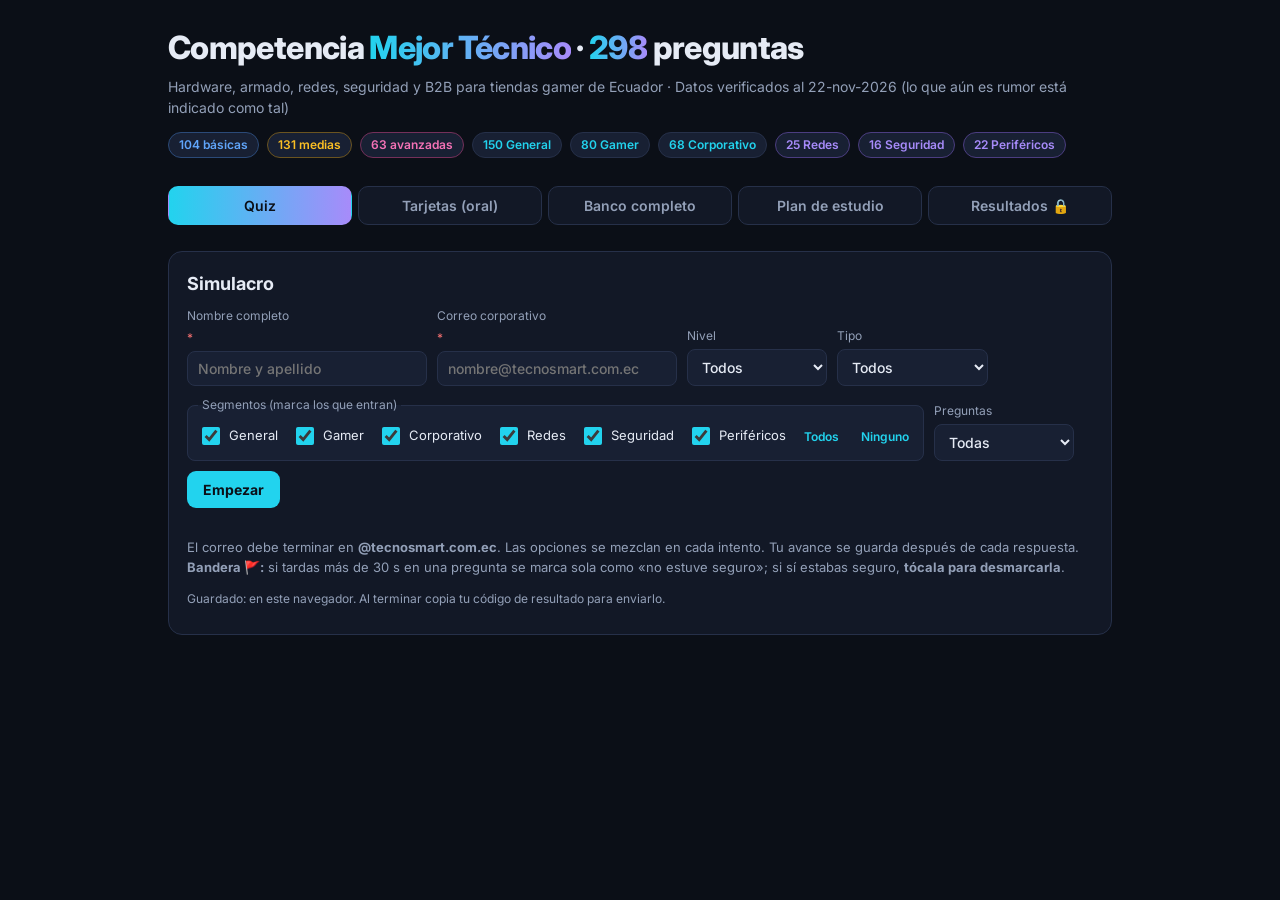
==== commit bcb6012e: "8 preguntas nuevas, clave 12345! con hash y sin datos personales - Preguntas P291-P298: hub USB, Pow" ====
--- a/index.html
+++ b/index.html
@@ -1693,6 +1693,46 @@
 q:"Un equipo regresa por garantía dentro del plazo y el cliente está frustrado por perder tiempo de trabajo. ¿Cuál es la actitud correcta?",
 o:["Recibirlo con prioridad, agradecerle que lo trajera, registrar el reingreso ligado a la orden anterior y agilizar la revisión","Recibirlo en el orden normal de la cola, porque dar prioridad a las garantías retrasa a los clientes que pagan un servicio nuevo","Revisar primero si hay señales de mal uso antes de aceptar el ingreso, y explicarle que, si las hay, la revisión tendrá un costo","Ofrecerle que lo revise otro taller de confianza para que tenga una segunda opinión imparcial sobre la falla que reporta"],
 e:"Un reingreso por garantía bien atendido es la <b>prueba de que la empresa respalda lo que vende</b>. Se recibe con <b>prioridad</b>, se <b>agradece</b> que lo trajera, se registra <b>ligado a la orden anterior</b> (historial completo, sin pedirle que explique todo de nuevo) y se revisa rápido; si el cliente depende del equipo, se evalúa un equipo de préstamo. El posible mal uso se determina <b>después de revisar</b> y con evidencia, no se presume al recibirlo."
+},
+{l:"B",s:"General",t:"Periféricos · Hub USB",k:"Concepto",
+q:"¿Qué es un hub USB?",
+o:["Un dispositivo que multiplica un puerto USB en varios; la velocidad del puerto se reparte entre todos y los hubs con fuente propia dan más energía","Un adaptador que convierte un puerto USB en puerto de red Ethernet de 10 Gbps, para conectar la computadora directo al switch de la oficina sin tarjeta de red","Un programa de Windows que administra los drivers USB y acelera cualquier memoria USB conectada, duplicando su velocidad sin cambiar ningún equipo físico","Un cargador de pared con varios puertos que solo entrega energía y no transmite datos, por lo que no sirve para conectar teclados, mouse ni discos externos"],
+e:"Un <b>hub USB</b> convierte <b>un puerto en varios</b>. Puntos clave: <b>1)</b> el ancho de banda del puerto de origen (USB 2.0 a 480 Mbps, 5, 10 o 20 Gbps) se <b>comparte</b> entre todo lo conectado: varios discos externos a la vez se vuelven lentos; <b>2)</b> los hubs <b>pasivos</b> (solo con el cable) reparten la poca energía del puerto, y los <b>alimentados</b> (con fuente propia) sirven para discos de 2,5\" sin fuente, cámaras o varios dispositivos; <b>3)</b> los hubs USB-C suelen sumar HDMI, Ethernet, lector de tarjetas y Power Delivery de paso (entonces se llaman <b>docks</b> o multipuertos). Para un receptor de mouse gamer conviene un puerto directo o un hub USB 2.0, lejos de puertos USB 3 por la interferencia de 2,4 GHz."
+},
+{l:"M",s:"General",x:["Periféricos"],t:"Energía · USB Power Delivery",k:"Concepto",
+q:"¿Qué es USB Power Delivery (USB PD)?",
+o:["Un estándar de carga por USB-C donde cargador y equipo negocian voltaje y corriente (5 a 20 V, hasta 100 W y 240 W en PD 3.1) para laptops y celulares","Una función de los puertos USB-A antiguos que entrega siempre 20 V fijos sin negociar con el equipo, por lo que cualquier cargador sirve igual en cualquier dispositivo","Una tecnología exclusiva de Apple que solo funciona con cables Lightning certificados y que carga los iPhone al doble de velocidad que un cargador USB-C genérico","Un modo de transferencia de datos de alta velocidad que convierte un puerto USB-C en Thunderbolt 5, sin importar el cable, la placa ni el controlador del equipo"],
+e:"<b>USB PD</b> permite que el cargador y el dispositivo <b>negocien</b> el perfil de energía por el cable USB-C: 5, 9, 15 y 20 V, hasta <b>100 W</b>; desde <b>PD 3.1 (EPR)</b>, hasta <b>240 W</b> a 28, 36 y 48 V. Hay además <b>PPS</b> (voltaje ajustable fino) para la carga rápida de muchos celulares. Para cargar una laptop por USB-C se revisa: <b>1)</b> que su puerto admita carga PD; <b>2)</b> la potencia del cargador (si es menor, carga lento o no carga bajo carga); <b>3)</b> el <b>cable</b>: los de más de 60 W necesitan chip e-marker (100 W/5 A o 240 W). PD también se usa en docks y monitores con USB-C que cargan la laptop con un solo cable."
+},
+{l:"M",s:"Corporativo",x:["Periféricos"],t:"Windows · Usar otra PC como segunda pantalla",k:"Concepto",
+q:"¿Con qué función de Windows una PC puede usar la pantalla de otra PC con Windows como monitor secundario?",
+o:["«Proyectar en este equipo» (pantalla inalámbrica, Miracast): se activa en la PC receptora y desde la otra se conecta con Windows + K","«Escritorio remoto»: al conectarse, la pantalla de la otra PC queda como monitor extendido de la primera, con la misma imagen y sin ningún retraso","«Vista de tareas»: al crear un escritorio virtual nuevo, Windows lo envía en automático a otra computadora de la red local como monitor secundario","«Compartir archivos cercanos»: al enviar un archivo por Bluetooth, Windows extiende el escritorio a la otra PC mientras dura la transferencia"],
+e:"La función es <b>Proyectar en este equipo</b> (Miracast). En la PC que hará de pantalla: Configuración › Sistema › Proyectar en este equipo; en Windows 11 primero se instala la característica opcional <b>«Pantalla inalámbrica»</b>. En la PC principal: <b>Windows + K</b> (o Configuración › Pantalla › Pantallas múltiples › Conectar) y se elige la otra PC; luego con Windows + P se escoge <b>Extender</b>. Requisitos: Wi-Fi compatible con Miracast en ambas y la misma red o Wi-Fi Direct. Hay algo de latencia, así que sirve para documentos y presentaciones, no para juegos. Alternativas: apps como Spacedesk o un monitor portátil por USB-C. Escritorio remoto controla la otra PC, no la usa como pantalla extra."
+},
+{l:"B",s:"Gamer",t:"Mobiliario · Peso máximo de sillas gamer",k:"Concepto",
+q:"¿Cuál es el peso máximo que suelen soportar las sillas gamer de marcas como Corsair y Cougar que se venden en el país?",
+o:["Alrededor de 120 kg en los modelos más comunes; hay modelos reforzados que soportan más, y se confirma en la ficha","Alrededor de 80 kg en todos los modelos, porque las sillas gamer están diseñadas solo para personas de contextura delgada","Más de 250 kg en cualquier modelo, porque todas usan pistón de gas industrial y estructura de acero de grado automotriz","No tienen un límite de peso definido, ya que la base de nailon y las ruedas se ajustan solas al peso de cada persona"],
+e:"Los modelos más vendidos, como la <b>Corsair TC100 Relaxed</b> y la <b>Cougar Armor One V2</b>, indican un <b>peso máximo de 120 kg</b>. Algunas líneas reforzadas soportan más (por ejemplo, Cougar anuncia 150 kg en su Argo One), así que se revisa la ficha del modelo. Para clientes de mayor peso o estatura: elegir modelos XL o con base de aluminio, pistón clase 4, y revisar también la altura máxima recomendada (por ejemplo 1,88 m en la TC100). Superar el límite anula la garantía y puede romper el pistón o la base."
+},
+{l:"B",s:"Corporativo",t:"Periféricos · Brazo mecánico o de resorte a gas",k:"Concepto",
+q:"En soportes de monitor, ¿qué diferencia hay entre un brazo mecánico (de tornillos o tensión fija) y uno de resorte a gas («hidráulico»)?",
+o:["El mecánico se ajusta con perillas y queda fijo; el de resorte a gas compensa el peso y permite mover el monitor con una mano, si se calibra a su peso","El mecánico funciona con un motor eléctrico que se controla desde Windows y el de resorte a gas necesita aceite cada mes para no perder la posición del monitor","El de resorte a gas solo sirve para televisores de más de 65 pulgadas y el mecánico solo para monitores de laptop, por lo que no compiten entre sí en la oficina","Son iguales en uso y precio; la única diferencia es el color del brazo, ya que ambos sostienen cualquier peso sin importar el modelo ni la tensión del resorte"],
+e:"<b>Brazo mecánico</b> (o de tensión fija): la altura y la inclinación se ajustan aflojando y apretando perillas o tornillos; es <b>más económico</b> y muy estable, ideal si el monitor casi no se mueve. <b>Brazo de resorte a gas</b> (llamado «hidráulico» en tienda): un pistón <b>contrarresta el peso</b> del monitor y permite subirlo, bajarlo o acercarlo <b>con una mano</b>; ideal para quien alterna posiciones o comparte puesto. Clave en ambos: respetar el <b>rango de peso</b> (por ejemplo 2 a 9 kg) y el patrón <b>VESA</b> (75 × 75 o 100 × 100), revisar el grosor del escritorio para la abrazadera y, en el de gas, <b>calibrar la tensión</b> al peso del monitor para que no se caiga ni se suba solo."
+},
+{l:"A",s:"Corporativo",x:["Seguridad"],t:"Servidores · Almacenamiento para un ERP",k:"Caso",
+q:"Un cliente necesita un servidor físico para la base de datos transaccional de su ERP, con lectura y escritura rápidas y tolerancia a la falla de al menos un disco sin hundir el rendimiento de escritura. ¿Qué configuración recomiendas?",
+o:["RAID 10 con SSD empresariales (SAS o NVMe U.2/U.3) en una controladora con caché protegida, fuentes redundantes y UPS","RAID 5 con discos SATA de consumo de 7200 rpm, porque ofrece la mayor capacidad útil y su paridad acelera las escrituras","RAID 0 con unidades NVMe PCIe de consumo, porque es el nivel más rápido y la copia de seguridad cubre cualquier falla","RAID 1 con discos mecánicos de escritorio y sin controladora, porque el espejo duplica la velocidad de escritura del ERP"],
+e:"Una base de datos transaccional hace muchas <b>escrituras aleatorias pequeñas</b>. <b>RAID 10</b> (espejos + striping) da alto rendimiento de lectura y escritura, tolera al menos una falla por espejo y reconstruye rápido. <b>RAID 5/6</b> penaliza las escrituras por la paridad (y con HDD grandes las reconstrucciones son lentas y riesgosas); <b>RAID 0</b> no tolera ninguna falla; <b>RAID 1 con HDD</b> es lento. Se complementa con <b>SSD empresariales</b> (alta resistencia DWPD y protección ante cortes), <b>controladora RAID con caché</b> respaldada por batería o supercondensador, <b>fuentes redundantes</b> en UPS distintos y <b>respaldos</b> aparte, porque RAID no es backup."
+},
+{l:"A",s:"Corporativo",x:["Redes"],t:"Redes · Presupuesto PoE para AP y telefonía IP",k:"Caso",
+q:"Una empresa de 70 empleados tiene cortes en llamadas VoIP y Wi-Fi saturado. Al cotizar switches PoE y AP empresariales, ¿qué debes verificar para que los AP no se reinicien bajo carga?",
+o:["Que el presupuesto PoE total del switch (en W) y el estándar por puerto (802.3af/at/bt) cubran el consumo máximo simultáneo de todos los AP y teléfonos IP","Que el switch tenga solo puertos de 100 Mbps, porque una velocidad menor estabiliza la energía PoE y evita que los AP se reinicien en las horas de más uso","Que todos los equipos queden en la misma VLAN y sin QoS, porque separar la voz y los datos aumenta la latencia de las llamadas y obliga a reiniciar los AP","Que los AP funcionen como repetidores inalámbricos entre sí, porque así no necesitan cable ni PoE y el switch deja de tener que alimentarlos en todo momento"],
+e:"Los AP Wi-Fi 6/6E/7 consumen entre 15 y 30 W o más (muchos exigen <b>802.3at PoE+</b> o <b>802.3bt</b>) y cada teléfono IP de 3 a 7 W. Si la suma supera el <b>presupuesto PoE</b> del switch, este corta puertos y los AP se reinician cuando suben de carga. Se calcula: consumo máximo de cada AP y teléfono × cantidad + un 20–30 % de margen, y se elige el switch por presupuesto total (por ejemplo 370 o 740 W) y por estándar por puerto, con UPS. Además se corrige la causa de las llamadas: <b>VLAN de voz con QoS</b>, AP cableados (no repetidores) bien distribuidos y uplinks de 2,5 o 10 Gbps. Ver también la pregunta del switch PoE+ de 65 W con cámaras."
+},
+{l:"A",s:"Corporativo",t:"Energía · Dimensionar un UPS para un rack",k:"Caso",
+q:"Debes cotizar un UPS para un rack con un servidor de fuentes redundantes, un NAS y un switch PoE que consumen en total 1.100 W reales. ¿Qué recomiendas?",
+o:["Un UPS online de doble conversión de al menos 2.000 VA / 1.800 W, onda senoidal pura, con margen sobre la carga y tarjeta de red para el apagado ordenado","Un UPS interactivo de 1.000 VA (600 W), porque los UPS se eligen por los picos de arranque y no por el consumo real que tienen los equipos durante el día","Un regulador de voltaje sin baterías, porque las fuentes redundantes del servidor ya filtran los cortes eléctricos y mantienen encendido el rack sin UPS","Dos regletas supresoras de picos conectadas en serie a un tomacorriente estándar, porque así se duplica la protección y se evita comprar un UPS para el rack"],
+e:"Se dimensiona por <b>vatios reales</b> con margen: 1.100 W debería quedar en <b>60–70 %</b> de la capacidad, es decir un UPS de ~1.600–1.800 W o más (en VA, unos 2.000–3.000 VA según su factor de potencia). Para servidores se prefiere <b>online de doble conversión</b>: la carga siempre se alimenta desde el inversor, sin tiempo de transferencia y con <b>onda senoidal pura</b>, compatible con fuentes con PFC activo. Se agrega <b>tarjeta de red</b> o USB para apagado ordenado (NUT, PowerChute), autonomía según los minutos necesarios y, con fuentes redundantes, idealmente <b>dos UPS</b> o un PDU. Un UPS de 600 W se sobrecarga; un regulador o una regleta no dan respaldo ante cortes."
 }
 
 ];
@@ -1741,7 +1781,8 @@
 
 
 /* ---------- Resultados (administrador) ---------- */
-const ADMIN_PW="12345";let adOpen=false;
+const ADMIN_H="e18d20c33fc1860873b0ab34a1915f138d6134141b9bf6a4310340ed2f2d92df";
+async function pwOk(v){try{const b=await crypto.subtle.digest("SHA-256",new TextEncoder().encode(v));return [...new Uint8Array(b)].map(x=>x.toString(16).padStart(2,"0")).join("")===ADMIN_H}catch(e){return false}}let adOpen=false;
 function adCsv(h){const q=v=>'"'+String(v==null?"":v).replace(/"/g,'""')+'"';return "﻿"+[["Fecha","Nombre","Correo","Filtro","Aciertos","Total","Puntaje %","Tiempo (s)","Estrellas","Comentario","Expectativa","Sugerencias","Marcadas","Refutaciones"]].concat(h.map(r=>[r.d,r.n,r.e,r.f,r.c,r.t,r.p,r.dur,r.rating,r.comment,r.exp,(r.sug||[]).join(" | "),(r.flags||[]).map(f=>"P"+f.n+(f.auto?"(auto)":"")).join(" "),(r.refs||[]).map(f=>"P"+f.n+": "+f.c).join(" | ")])).map(r=>r.map(q).join(",")).join("\n")}
 function renderAdmin(){const all=mergedPeople().reverse(),qs=($("adQ")?$("adQ").value:"").trim().toLowerCase();
 const h=all.filter(r=>!qs||(r.n+" "+r.e).toLowerCase().includes(qs));
@@ -1766,15 +1807,15 @@
 $("adImpGo").onclick=async()=>{const rs=parseCodes($("adImp").value);if(!rs.length){$("adImpMsg").textContent="No encontré códigos válidos.";return}
 rs.forEach(r=>savePerson(Object.assign({src:"importado"},hyd(r))));if(DB){for(const r of rs){try{await DB.doc("imports/"+r.id).set(r)}catch(e){}}}
 IMPMSG=rs.length+" resultado(s) importado(s).";REMOTE=await loadRemote();renderAdmin()}}
-async function adEnter(){let ok=$("adPw").value===ADMIN_PW;if(APIOK){ok=await apiAuth($("adPw").value);if(ok)ADKEY=$("adPw").value}if(ok){adOpen=true;$("adErr").textContent="";$("adGate").classList.add("hidden");$("adBody").classList.remove("hidden");renderAdmin();loadRemote().then(r=>{REMOTE=r||[];if(adOpen)renderAdmin()})}else{$("adErr").textContent="Clave incorrecta.";$("adPw").select()}}
+async function adEnter(){let ok=await pwOk($("adPw").value);if(APIOK){ok=await apiAuth($("adPw").value);if(ok)ADKEY=$("adPw").value}if(ok){adOpen=true;$("adErr").textContent="";$("adGate").classList.add("hidden");$("adBody").classList.remove("hidden");renderAdmin();loadRemote().then(r=>{REMOTE=r||[];if(adOpen)renderAdmin()})}else{$("adErr").textContent="Clave incorrecta.";$("adPw").select()}}
 $("adGo").onclick=adEnter;$("adPw").onkeydown=e=>{if(e.key==="Enter")adEnter()};
 
 /* ---------- Almacenamiento compartido ---------- */
 let DB=null,UID=null,DBOK=false,REMOTE=null,IMPMSG="",dbQ=Promise.resolve();
-let APIOK=false,ADKEY="",apiQ=Promise.resolve(),GAS="";
+let APIOK=false,ADKEY="",apiQ=Promise.resolve(),GAS="",ADMIN_MAIL="";
 /* Dos modos de servidor: Google Apps Script (config.json con {"gas":"URL"}) o servidor propio (/api). */
 (async()=>{try{if(!/^https?:$/.test(location.protocol))return;
- try{const c=await fetch("config.json",{cache:"no-store"});if(c.ok){const j=await c.json();if(j&&/^https:\/\/script\.google\.com\/macros\/s\/[\w-]+\/exec$/.test(j.gas||""))GAS=j.gas}}catch(e){}
+ try{const c=await fetch("config.json",{cache:"no-store"});if(c.ok){const j=await c.json();if(j&&/^https:\/\/script\.google\.com\/macros\/s\/[\w-]+\/exec$/.test(j.gas||""))GAS=j.gas;if(j&&/^[^\s@<>"]+@[^\s@<>"]+\.[a-z]{2,}$/i.test(j.mail||""))ADMIN_MAIL=j.mail}}catch(e){}
  const r=await fetch(GAS?GAS+"?a=ping":"api/ping",{cache:"no-store"});if(r.ok){const j=await r.json();APIOK=!!(j&&j.ok);if(APIOK){DBOK=true;setDbSt()}}}catch(e){}})();
 function apiSave(r,final){if(!APIOK)return;const body=JSON.stringify({final:!!final,rec:r});
  apiQ=apiQ.then(()=>GAS?fetch(GAS,{method:"POST",body}).catch(()=>{}):fetch("api/results",{method:"POST",headers:{"Content-Type":"application/json"},body}).catch(()=>{}))}
@@ -1796,7 +1837,7 @@
 
 /* ---------- Quiz ---------- */
 let run=null,tmr=null;const strip=h=>String(h).replace(/<[^>]+>/g,"").replace(/&amp;/g,"&");const fmtT=s=>Math.floor(s/60)+":"+String(s%60).padStart(2,"0");
-const ADMIN_MAIL="erikpro@gmail.com",DOM=/^[^\s@]+@tecnosmart\.com\.ec$/i,ENDPOINT="";
+const DOM=/^[^\s@]+@tecnosmart\.com\.ec$/i,ENDPOINT="";
 const wc=t=>(t.trim().match(/\S+/g)||[]).length;
 const people=()=>store.get("ts_people",[]);
 function savePerson(r){const a=people(),i=a.findIndex(x=>x.id===r.id);if(i>=0)a[i]=r;else a.push(r);store.set("ts_people",a)}
@@ -1868,7 +1909,7 @@
 const code=recCode(r);const rep=reportText(r)+"\n\nCÓDIGO DE RESULTADO (para el administrador):\n"+code;let sent=false;
 if(ENDPOINT){try{fetch(ENDPOINT,{method:"POST",mode:"no-cors",headers:{"Content-Type":"text/plain"},body:JSON.stringify({to:ADMIN_MAIL,subject:"Test completado: "+r.n+" · "+r.p+"%",report:rep,record:r})});sent=true}catch(x){}}
 const mbody="Test completado: "+r.n+" · "+r.p+"% ("+r.c+"/"+r.t+") · "+fmtT(r.dur)+"\n\nCódigo de resultado:\n"+code;const mail="mailto:"+ADMIN_MAIL+"?subject="+encodeURIComponent("Test completado: "+r.n+" · "+r.p+"%")+"&body="+encodeURIComponent(mbody.length>1900?mbody.slice(0,60)+"\n\n(El código es largo: pégalo desde «Copiar código».)":mbody);
-$("qRun").innerHTML=`<h2>¡Gracias, ${esc(r.n.split(" ")[0])}!</h2><div class="score" style="color:${p>=85?"var(--ok)":p>=70?"var(--warn)":"var(--bad)"}">${p}%</div><p class="note">⏱ Tiempo: <b>${fmtT(r.dur)}</b> · Tu evaluación quedó guardada en el historial. ${DBOK?(APIOK?"<b>Tu resultado quedó guardado y se envió al correo del administrador.</b>":"<b>Tu resultado quedó guardado en la base compartida del administrador.</b>"):"<b>Último paso:</b> copia tu <b>código de resultado</b> y envíalo a <b>"+ADMIN_MAIL+"</b> (correo o WhatsApp a tu supervisor). Si el botón de correo no abre tu aplicación, usa «Copiar código»."}</p>
+$("qRun").innerHTML=`<h2>¡Gracias, ${esc(r.n.split(" ")[0])}!</h2><div class="score" style="color:${p>=85?"var(--ok)":p>=70?"var(--warn)":"var(--bad)"}">${p}%</div><p class="note">⏱ Tiempo: <b>${fmtT(r.dur)}</b> · Tu evaluación quedó guardada en el historial. ${DBOK?(APIOK?"<b>Tu resultado quedó guardado y se envió al correo del administrador.</b>":"<b>Tu resultado quedó guardado en la base compartida del administrador.</b>"):"<b>Último paso:</b> copia tu <b>código de resultado</b> y envíalo "+(ADMIN_MAIL?"a <b>"+esc(ADMIN_MAIL)+"</b> (correo) o ":"")+"por WhatsApp a tu supervisor. Si el botón de correo no abre tu aplicación, usa «Copiar código»."}</p>
 <div class="row" style="margin:10px 0"><a class="btn" href="${mail}" style="text-decoration:none;text-align:center">Enviar reporte por correo</a><button class="btn ghost" id="cpCode" type="button">Copiar código</button><button class="btn ghost" id="cpRep" type="button">Copiar reporte</button><button class="btn ghost" id="qAgain" type="button">Nuevo simulacro</button></div><div class="rep">${esc(rep)}</div>`;
 $("cpRep").onclick=()=>{try{navigator.clipboard.writeText(rep).then(()=>$("cpRep").textContent="¡Copiado!",()=>{})}catch(x){}};
 $("cpCode").onclick=()=>{try{navigator.clipboard.writeText(code).then(()=>$("cpCode").textContent="¡Código copiado!",()=>{$("cpCode").textContent="Selecciona el código abajo"})}catch(x){}};
@@ -1902,7 +1943,7 @@
 }
 let EDOK=false,PEND=null;
 function needKey(fn){if(EDOK)return fn();PEND=fn;const box=$("bKey");box.classList.remove("hidden");$("bKeyPw").value="";$("bKeyErr").textContent="";$("bKeyPw").focus()}
-function keyGo(){if($("bKeyPw").value===ADMIN_PW){EDOK=true;$("bKey").classList.add("hidden");$("bLockSt").textContent="🔓 Edición desbloqueada";$("bLock").classList.remove("hidden");const f=PEND;PEND=null;if(f)f()}else $("bKeyErr").textContent="Clave incorrecta."}
+async function keyGo(){if(await pwOk($("bKeyPw").value)){EDOK=true;$("bKey").classList.add("hidden");$("bLockSt").textContent="🔓 Edición desbloqueada";$("bLock").classList.remove("hidden");const f=PEND;PEND=null;if(f)f()}else $("bKeyErr").textContent="Clave incorrecta."}
 $("bList").onclick=e=>{const b=e.target.closest("button");if(!b)return;
 if((b.dataset.ed||b.dataset.del)&&!EDOK){needKey(()=>b.click());return}
 if(b.dataset.ed){EDIT=+b.dataset.ed;renderB();return}
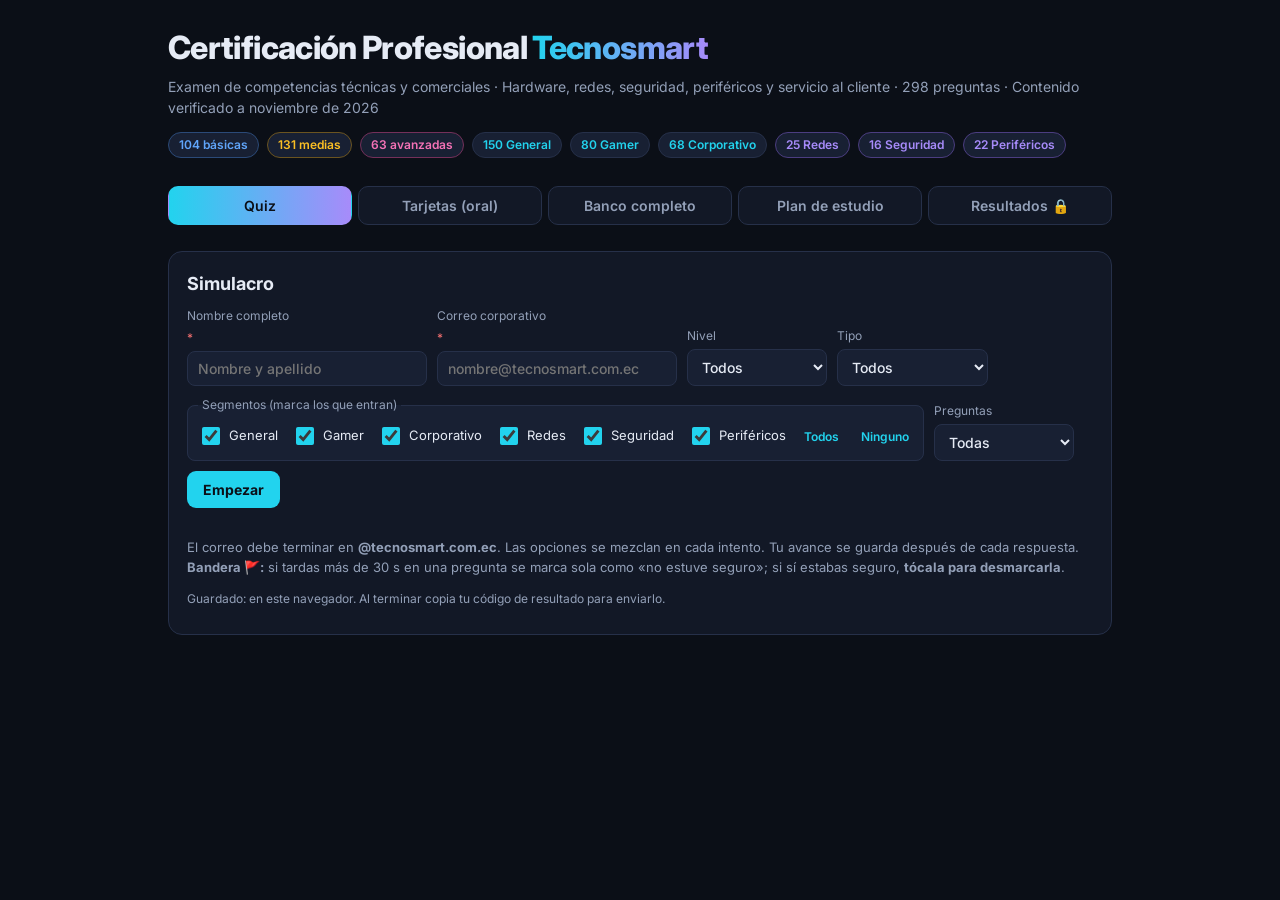
==== commit 7b9c4c63: "Nuevo nombre: Certificación Profesional Tecnosmart Co-Authored-By: Claude Opus 5.5 <noreply@anthropi" ====
--- a/index.html
+++ b/index.html
@@ -3,7 +3,7 @@
 <head>
 <meta charset="UTF-8">
 <meta name="viewport" content="width=device-width, initial-scale=1">
-<title>Competencia Mejor Técnico · banco de preguntas</title>
+<title>Certificación Profesional Tecnosmart · Examen técnico</title>
 <link rel="preconnect" href="https://fonts.googleapis.com">
 <link href="https://fonts.googleapis.com/css2?family=Inter:wght@400;500;600;700;800&family=JetBrains+Mono:wght@500&display=swap" rel="stylesheet">
 <style>
@@ -128,8 +128,8 @@
 <body>
 <div class="wrap">
 <header>
-  <h1>Competencia <span>Mejor Técnico</span> · <span id="tot">60</span> preguntas</h1>
-  <p>Hardware, armado, redes, seguridad y B2B para tiendas gamer de Ecuador · Datos verificados al 22-nov-2026 (lo que aún es rumor está indicado como tal)</p>
+  <h1>Certificación Profesional <span>Tecnosmart</span></h1>
+  <p>Examen de competencias técnicas y comerciales · Hardware, redes, seguridad, periféricos y servicio al cliente · <span id="tot">60</span> preguntas · Contenido verificado a noviembre de 2026</p>
   <div class="stats" id="stats"></div>
 </header>
 
@@ -1875,7 +1875,7 @@
 $("rfSave").onclick=()=>{const k=wc($("rfC").value);if(k<1){$("rfErr").textContent="Escribe tu comentario: es obligatorio.";return}if(k>60){$("rfErr").textContent="El comentario supera las 60 palabras ("+k+").";return}
 run.rf[n]={c:$("rfC").value.trim(),a:$("rfA").value.trim()};$("qRefBox").innerHTML="";paintR();saveProgress()};
 $("rfDel").onclick=()=>{delete run.rf[n];$("qRefBox").innerHTML="";paintR()};$("rfX").onclick=()=>{$("qRefBox").innerHTML=""}};})}
-function reportText(r){const L=["REPORTE DE TEST · Competencia Mejor Técnico","Participante: "+r.n,"Correo: "+r.e,"Fecha: "+new Date(r.d).toLocaleString("es-EC"),"Filtro: "+r.f,"Duración: "+Math.floor(r.dur/60)+" min "+r.dur%60+" s","",`CALIFICACIÓN: ${r.p}% (${r.c} de ${r.t})`];
+function reportText(r){const L=["REPORTE DE EXAMEN · Certificación Profesional Tecnosmart","Participante: "+r.n,"Correo: "+r.e,"Fecha: "+new Date(r.d).toLocaleString("es-EC"),"Filtro: "+r.f,"Duración: "+Math.floor(r.dur/60)+" min "+r.dur%60+" s","",`CALIFICACIÓN: ${r.p}% (${r.c} de ${r.t})`];
 ["B","M","A"].forEach(k=>{if(r.by[k])L.push(`  ${LV[k]}: ${r.by[k].o}/${r.by[k].t}`)});
 L.push("","EXPECTATIVA AL EMPEZAR:",r.exp,"","VALORACIÓN DEL TEST: "+(r.rating?r.rating+"/5 "+stars(r.rating):"sin valorar"),"COMENTARIO: "+(r.comment||"(sin comentario)"));
 L.push("","SUGERENCIAS DE PREGUNTAS:");(r.sug&&r.sug.length?r.sug:["(ninguna)"]).forEach((x,i)=>L.push((i+1)+". "+x));
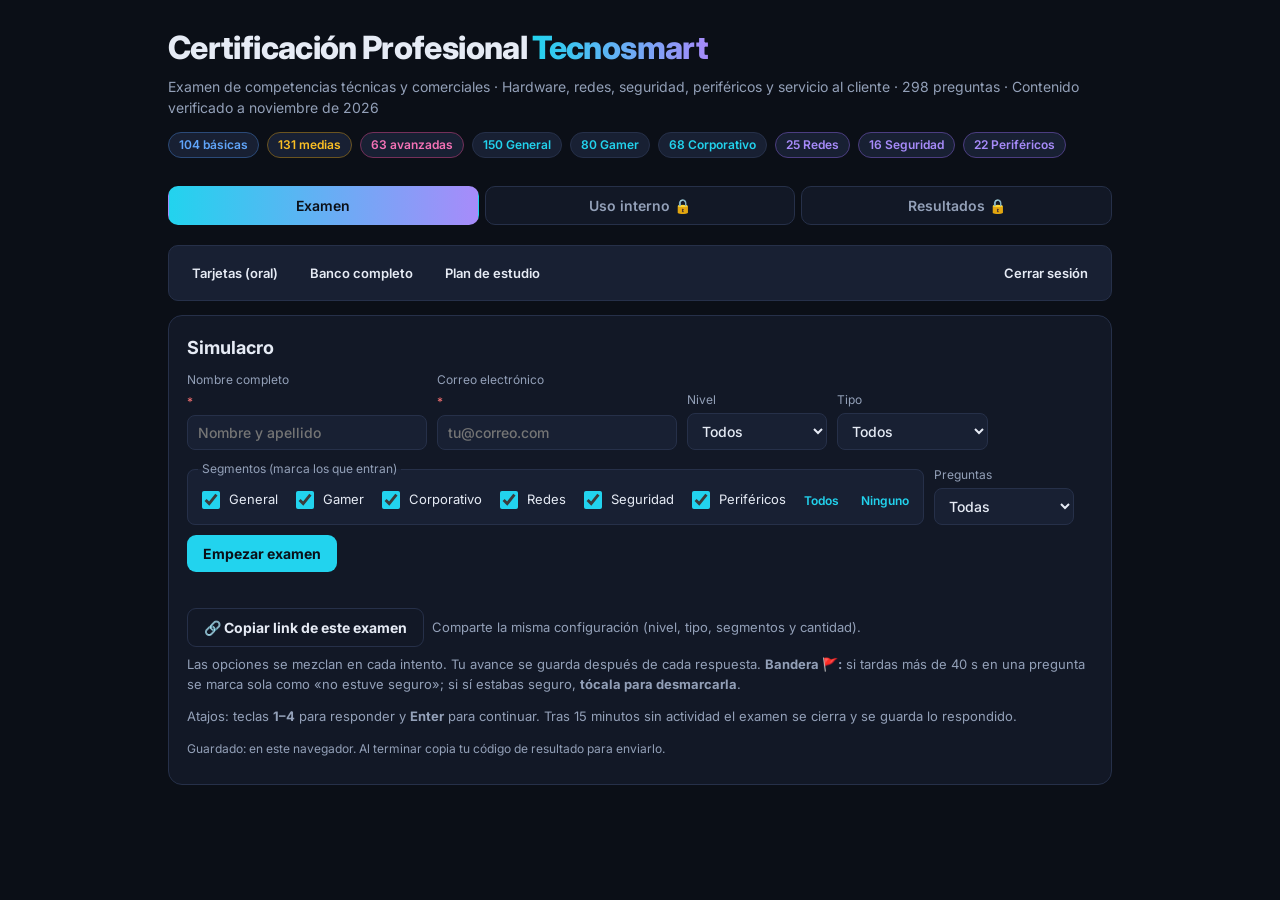
==== commit 40c49f89: "Uso interno con clave, cierre por inactividad, link compartible y mejoras de experiencia - Pestaña «" ====
--- a/index.html
+++ b/index.html
@@ -73,6 +73,30 @@
 textarea{width:100%;background:var(--panel2);color:var(--txt);border:1px solid var(--line);border-radius:8px;padding:8px;font:14px Inter}
 label input[type=text]{width:100%;min-width:0}
 .hidden{display:none}
+.subnav{display:flex;flex-wrap:wrap;gap:6px;align-items:center;margin:-6px 0 14px;padding:8px 10px;border:1px solid var(--line);border-radius:10px;background:var(--panel2)}
+.subnav button{background:none;border:1px solid transparent;color:var(--txt);font:600 13px Inter,sans-serif;padding:8px 12px;border-radius:8px;cursor:pointer;min-height:38px}
+.subnav button.on{border-color:var(--acc);color:var(--acc)}.subnav .sp{flex:1}.subnav .lock{color:var(--mut);font-weight:500}
+.share{display:flex;gap:8px;align-items:center;flex-wrap:wrap;margin-top:10px}.share input{flex:1;min-width:220px;font-size:13px}
+.banner{border:1px solid var(--acc);background:color-mix(in srgb,var(--acc) 10%,transparent);border-radius:10px;padding:10px 12px;margin-bottom:12px;font-size:14px}
+.streak{color:var(--warn);font-weight:700}.keys{font-size:12px;color:var(--mut);margin-top:6px}
+.opt.ok.pop{animation:pop .45s ease}.opt.bad.shake{animation:shake .4s ease}
+@keyframes pop{0%{transform:scale(1)}40%{transform:scale(1.03)}100%{transform:scale(1)}}
+@keyframes shake{0%,100%{transform:translateX(0)}25%{transform:translateX(-6px)}75%{transform:translateX(6px)}}
+.toast{position:fixed;left:50%;bottom:22px;transform:translateX(-50%);background:var(--panel);border:1px solid var(--line);border-radius:10px;padding:10px 16px;font-weight:600;box-shadow:0 8px 24px rgba(0,0,0,.25);z-index:60;animation:fadein .2s ease}
+@keyframes fadein{from{opacity:0;transform:translate(-50%,8px)}to{opacity:1;transform:translate(-50%,0)}}
+.medal{display:flex;align-items:center;gap:16px;margin:14px 0;padding:14px;border:1px solid var(--line);border-radius:12px;background:var(--panel2)}
+.medal .disc{width:74px;height:74px;border-radius:50%;display:grid;place-items:center;font:800 15px Inter,sans-serif;color:#1b1b1b;flex:none;box-shadow:inset 0 -6px 0 rgba(0,0,0,.18),0 4px 10px rgba(0,0,0,.25)}
+.medal .oro{background:radial-gradient(circle at 35% 30%,#fff3b0,#e0b23a 60%,#a97b10)}.medal .plata{background:radial-gradient(circle at 35% 30%,#fff,#c7ccd6 60%,#8b929e)}
+.medal .bronce{background:radial-gradient(circle at 35% 30%,#ffd9b8,#c9824a 60%,#8a5226)}.medal .base{background:radial-gradient(circle at 35% 30%,#e8eef7,#9fb0c8 60%,#62728a)}
+.medal h3{margin:0 0 2px;font-size:20px}.medal p{margin:0;color:var(--mut);font-size:14px}
+.tbars{display:grid;gap:7px;margin:8px 0 6px}.tbar{display:grid;grid-template-columns:minmax(0,1.4fr) minmax(0,2fr) 52px;gap:10px;align-items:center;font-size:13px}
+.tbar .tr{height:10px;background:var(--panel2);border-radius:99px;overflow:hidden}.tbar .tr i{display:block;height:100%;border-radius:99px}
+.tbar span:last-child{text-align:right;font-variant-numeric:tabular-nums}
+.cert{background:#fffdf7;color:#1d2433;border:10px double #b8913a;border-radius:6px;padding:34px 30px;text-align:center;font-family:Georgia,'Times New Roman',serif}
+.cert .k{letter-spacing:.06em;font:700 13px Inter,sans-serif;color:#8a6a20}.cert h2{font-size:30px;margin:10px 0 6px;color:#1d2433}.cert .nm{font-size:28px;font-style:italic;margin:14px 0 6px;border-bottom:1px solid #c9b47a;display:inline-block;padding:0 24px 6px}
+.cert p{margin:6px 0;color:#3a4255}.cert .row2{display:flex;justify-content:space-between;gap:12px;margin-top:22px;font:500 12px Inter,sans-serif;color:#555}
+@media (prefers-reduced-motion:reduce){.opt.ok.pop,.opt.bad.shake,.toast{animation:none}}
+@media print{body.printcert *{visibility:hidden}body.printcert #certBox,body.printcert #certBox *{visibility:visible}body.printcert #certBox{position:fixed;inset:0;margin:auto;max-width:900px}}
 .segs{border:1px solid var(--line);border-radius:8px;padding:6px 10px 8px;margin:0;display:flex;flex-wrap:wrap;gap:4px 14px;align-items:center;background:var(--panel2)}
 .segs legend{font-size:12px;color:var(--mut);padding:0 4px}
 .segs label{flex-direction:row;align-items:center;gap:6px;font-size:13px;color:var(--txt);cursor:pointer;min-height:32px}
@@ -134,12 +158,17 @@
 </header>
 
 <nav>
-  <button data-v="quiz">Quiz</button>
-  <button data-v="tarjetas">Tarjetas (oral)</button>
-  <button data-v="banco">Banco completo</button>
-  <button data-v="plan">Plan de estudio</button>
+  <button data-v="quiz">Examen</button>
+  <button data-v="interno">Uso interno 🔒</button>
   <button data-v="admin">Resultados 🔒</button>
 </nav>
+<div class="subnav hidden" id="inSub"><button data-v="tarjetas">Tarjetas (oral)</button><button data-v="banco">Banco completo</button><button data-v="plan">Plan de estudio</button><span class="sp"></span><span class="lock" id="inIdle"></span><button id="inOut" type="button">Cerrar sesión</button></div>
+<section id="v-interno" class="hidden">
+  <div class="panel"><h2>Uso interno · Tecnosmart</h2><p class="note">Tarjetas de estudio, banco completo de preguntas con respuestas y plan de estudio. Acceso solo para el equipo.</p>
+    <label>Clave de acceso<input type="password" id="inPw" autocomplete="off"></label>
+    <div class="err" id="inErr"></div><div class="row" style="margin-top:8px"><button class="btn" id="inGo" type="button">Entrar</button></div>
+    <p class="note" style="margin-top:8px">La sesión se cierra sola tras 15 minutos sin actividad.</p></div>
+</section>
 
 <!-- QUIZ -->
 <section id="v-admin" class="hidden">
@@ -149,21 +178,22 @@
   <div class="panel hidden" id="adBody"></div>
 </section>
 
-<section id="v-quiz" class="hidden">
+<section id="v-quiz" class="hidden"><div class="banner hidden" id="qShared"></div>
   <div class="panel" id="qSetup">
     <h2>Simulacro</h2>
     <div class="row">
       <label>Nombre completo <span class="req">*</span><input type="text" id="qName" placeholder="Nombre y apellido" autocomplete="name"></label>
-      <label>Correo corporativo <span class="req">*</span><input type="email" id="qEmail" placeholder="nombre@tecnosmart.com.ec" autocomplete="email" inputmode="email"></label>
+      <label>Correo electrónico <span class="req">*</span><input type="email" id="qEmail" placeholder="tu@correo.com" autocomplete="email" inputmode="email"></label>
       <label>Nivel<select id="qLvl"><option value="all">Todos</option><option value="B">Básico</option><option value="M">Medio</option><option value="A">Avanzado</option></select></label><label>Tipo<select id="qTipo"><option value="all">Todos</option><option value="Concepto">Conceptos</option><option value="Caso">Casos prácticos</option></select></label>
       <fieldset class="segs" id="qSeg"><legend>Segmentos (marca los que entran)</legend></fieldset>
       <label>Preguntas<select id="qCount"><option value="10">10</option><option value="20">20</option><option value="30">30</option><option value="60">60</option><option value="100">100</option><option value="999" selected>Todas</option></select></label>
-      <button class="btn" id="qStart">Empezar</button>
+      <button class="btn" id="qStart">Empezar examen</button>
     </div>
     <div class="err" id="qErr"></div>
-    <p class="note" style="margin-top:4px">El correo debe terminar en <b>@tecnosmart.com.ec</b>. Las opciones se mezclan en cada intento. Tu avance se guarda después de cada respuesta. <b>Bandera 🚩:</b> si tardas más de 30 s en una pregunta se marca sola como «no estuve seguro»; si sí estabas seguro, <b>tócala para desmarcarla</b>.</p><div class="dbst no" id="dbSt">Guardado: en este navegador.</div>
+    <div class="share"><button class="btn ghost" id="qShare" type="button">🔗 Copiar link de este examen</button><span class="note">Comparte la misma configuración (nivel, tipo, segmentos y cantidad).</span></div>
+    <p class="note" style="margin-top:8px">Las opciones se mezclan en cada intento. Tu avance se guarda después de cada respuesta. <b>Bandera 🚩:</b> si tardas más de 40 s en una pregunta se marca sola como «no estuve seguro»; si sí estabas seguro, <b>tócala para desmarcarla</b>.</p><p class="note">Atajos: teclas <b>1–4</b> para responder y <b>Enter</b> para continuar. Tras 15 minutos sin actividad el examen se cierra y se guarda lo respondido.</p><div class="dbst no" id="dbSt">Guardado: en este navegador.</div>
     <div class="row" style="margin-top:8px"></div>
-    <div id="qHist"></div>
+    <div id="qHist" class="hidden"></div>
   </div>
   <div class="panel hidden" id="qRun"></div>
 </section>
@@ -1774,9 +1804,25 @@
 const segSel=id=>[...$(id).querySelectorAll("input:checked")].map(i=>i.value);
 
 /* ---------- Navegación ---------- */
-const views=["quiz","tarjetas","banco","plan","admin"];
-function show(v){if(!views.includes(v))v="quiz";if(v!=="admin"&&typeof adOpen!=="undefined"&&adOpen){adOpen=false;$("adBody").classList.add("hidden");$("adGate").classList.remove("hidden");$("adPw").value=""}views.forEach(n=>$("v-"+n).classList.toggle("hidden",n!==v));document.querySelectorAll("nav button").forEach(b=>b.classList.toggle("on",b.dataset.v===v));if(location.hash!=="#"+v)history.replaceState(null,"","#"+v)}
-document.querySelectorAll("nav button").forEach(b=>b.onclick=()=>show(b.dataset.v));
+const views=["quiz","interno","tarjetas","banco","plan","admin"],INT=["tarjetas","banco","plan"];let INOK=false;
+function show(v){if(!views.includes(v))v="quiz";if(INT.includes(v)&&!INOK)v="interno";if(v==="interno"&&INOK)v="tarjetas";if(v!=="admin"&&typeof adOpen!=="undefined"&&adOpen){adOpen=false;$("adBody").classList.add("hidden");$("adGate").classList.remove("hidden");$("adPw").value=""}views.forEach(n=>$("v-"+n).classList.toggle("hidden",n!==v));document.querySelectorAll("nav button").forEach(b=>b.classList.toggle("on",b.dataset.v===v||(b.dataset.v==="interno"&&INT.includes(v))));$("inSub").classList.toggle("hidden",!(INOK&&INT.includes(v)));document.querySelectorAll("#inSub button[data-v]").forEach(b=>b.classList.toggle("on",b.dataset.v===v));if(location.hash!=="#"+v)history.replaceState(null,"","#"+v)}
+document.querySelectorAll("nav button,#inSub button[data-v]").forEach(b=>b.onclick=()=>show(b.dataset.v));
+async function checkKey(v){if(!v)return false;if(APIOK)return await apiAuth(v);return await pwOk(v)}
+async function inEnter(){const v=$("inPw").value;$("inErr").textContent="Verificando…";const ok=await checkKey(v);if(!ok){$("inErr").textContent="Clave incorrecta.";return}
+INOK=true;EDOK=true;$("inPw").value="";$("inErr").textContent="";if($("bLockSt")){$("bLockSt").textContent="🔓 Edición desbloqueada";$("bLock").classList.remove("hidden")}show("tarjetas")}
+$("inGo").onclick=inEnter;$("inPw").onkeydown=e=>{if(e.key==="Enter")inEnter()};
+function lockInterno(){INOK=false;EDOK=false;EDIT=null;if($("bLockSt")){$("bLockSt").textContent="🔒 Edición bloqueada";$("bLock").classList.add("hidden")}if(INT.includes(location.hash.slice(1)))show("interno")}
+$("inOut").onclick=()=>{lockInterno();toast("Sesión de uso interno cerrada")};
+function toast(t){const d=document.createElement("div");d.className="toast";d.setAttribute("role","status");d.textContent=t;document.body.appendChild(d);setTimeout(()=>d.remove(),2600)}
+/* Cierre por inactividad (15 min) */
+const IDLE=15*60*1000;let lastAct=Date.now();
+["pointerdown","keydown","touchstart","scroll","wheel"].forEach(ev=>window.addEventListener(ev,()=>{lastAct=Date.now()},{passive:true}));
+setInterval(()=>{const idle=Date.now()-lastAct;if($("inIdle"))$("inIdle").textContent=INOK?"Cierre automático en "+Math.max(0,Math.ceil((IDLE-idle)/60000))+" min":"";
+ if(idle<IDLE)return;let closed=false;
+ if(INOK){lockInterno();closed=true}
+ if(typeof adOpen!=="undefined"&&adOpen){adOpen=false;ADKEY="";$("adBody").classList.add("hidden");$("adGate").classList.remove("hidden");$("adPw").value="";closed=true}
+ if(run&&!run.done){idleClose();closed=true}
+ if(closed){lastAct=Date.now();toast("Sesión cerrada por 15 minutos de inactividad")}},20000);
 window.addEventListener("hashchange",()=>show(location.hash.slice(1)));
 
 
@@ -1807,7 +1853,7 @@
 $("adImpGo").onclick=async()=>{const rs=parseCodes($("adImp").value);if(!rs.length){$("adImpMsg").textContent="No encontré códigos válidos.";return}
 rs.forEach(r=>savePerson(Object.assign({src:"importado"},hyd(r))));if(DB){for(const r of rs){try{await DB.doc("imports/"+r.id).set(r)}catch(e){}}}
 IMPMSG=rs.length+" resultado(s) importado(s).";REMOTE=await loadRemote();renderAdmin()}}
-async function adEnter(){let ok=await pwOk($("adPw").value);if(APIOK){ok=await apiAuth($("adPw").value);if(ok)ADKEY=$("adPw").value}if(ok){adOpen=true;$("adErr").textContent="";$("adGate").classList.add("hidden");$("adBody").classList.remove("hidden");renderAdmin();loadRemote().then(r=>{REMOTE=r||[];if(adOpen)renderAdmin()})}else{$("adErr").textContent="Clave incorrecta.";$("adPw").select()}}
+async function adEnter(){const ok=await checkKey($("adPw").value);if(ok&&APIOK)ADKEY=$("adPw").value;if(ok){adOpen=true;$("adErr").textContent="";$("adGate").classList.add("hidden");$("adBody").classList.remove("hidden");renderAdmin();loadRemote().then(r=>{REMOTE=r||[];if(adOpen)renderAdmin()})}else{$("adErr").textContent="Clave incorrecta.";$("adPw").select()}}
 $("adGo").onclick=adEnter;$("adPw").onkeydown=e=>{if(e.key==="Enter")adEnter()};
 
 /* ---------- Almacenamiento compartido ---------- */
@@ -1837,7 +1883,7 @@
 
 /* ---------- Quiz ---------- */
 let run=null,tmr=null;const strip=h=>String(h).replace(/<[^>]+>/g,"").replace(/&amp;/g,"&");const fmtT=s=>Math.floor(s/60)+":"+String(s%60).padStart(2,"0");
-const DOM=/^[^\s@]+@tecnosmart\.com\.ec$/i,ENDPOINT="";
+const MAILRX=/^[^\s@<>"]+@[^\s@<>"]+\.[a-z]{2,}$/i,TSRX=/@tecnosmart\.com\.ec$/i,ENDPOINT="";
 const wc=t=>(t.trim().match(/\S+/g)||[]).length;
 const people=()=>store.get("ts_people",[]);
 function savePerson(r){const a=people(),i=a.findIndex(x=>x.id===r.id);if(i>=0)a[i]=r;else a.push(r);store.set("ts_people",a)}
@@ -1848,25 +1894,28 @@
 let pend=null;
 $("qStart").onclick=()=>{const n=$("qName").value.trim().replace(/\s+/g," "),e=$("qEmail").value.trim().toLowerCase(),err=$("qErr");err.textContent="";
 if(n.length<3||!/\S+\s+\S+/.test(n)){err.textContent="Escribe tu nombre completo (nombre y apellido).";$("qName").focus();return}
-if(!DOM.test(e)){err.textContent="Debes usar tu correo corporativo que termine en @tecnosmart.com.ec.";$("qEmail").focus();return}
+if(!MAILRX.test(e)){err.textContent="Escribe un correo electrónico válido.";$("qEmail").focus();return}
 const l=$("qLvl").value,sg=segSel("qSeg"),c=+$("qCount").value;if(!sg.length){err.textContent="Marca al menos un segmento.";return}const kt=$("qTipo").value;const pool=shuffle(filt(l,sg,kt)).slice(0,c);
 if(!pool.length){err.textContent="No hay preguntas con ese filtro.";return}
-store.set("ts_me",{n,e});pend={n,e,pool,f:`${l==="all"?"Todos":LV[l]} · ${sg.length===SEGS.length?"Todos":sg.join(", ")}${kt==="all"?"":kt==="Caso"?" · Casos prácticos":" · Conceptos"}`};
+store.set("ts_me",{n,e});pend={n,e,pool,cfg:{l,sg,kt,c},f:`${l==="all"?"Todos":LV[l]} · ${sg.length===SEGS.length?"Todos":sg.join(", ")}${kt==="all"?"":kt==="Caso"?" · Casos prácticos":" · Conceptos"}${TSRX.test(e)?"":" · Invitado"}`};
 $("expTxt").value="";$("expErr").textContent="";$("expModal").classList.remove("hidden");$("expTxt").focus()};
 $("expNo").onclick=()=>$("expModal").classList.add("hidden");
 $("expGo").onclick=()=>{const t=$("expTxt").value.trim();if(wc(t)<3){$("expErr").textContent="Cuéntanos tu expectativa con al menos unas palabras.";return}
-$("expModal").classList.add("hidden");run={id:"r"+Date.now().toString(36),d:new Date().toISOString(),pool:pend.pool,i:0,ok:0,miss:[],f:pend.f,n:pend.n,e:pend.e,exp:t,t0:Date.now(),fl:{},rf:{},qt:{},res:{}};saveProgress();
+$("expModal").classList.add("hidden");run={id:"r"+Date.now().toString(36),d:new Date().toISOString(),pool:pend.pool,cfg:pend.cfg,streak:0,best:0,i:0,ok:0,miss:[],f:pend.f,n:pend.n,e:pend.e,exp:t,t0:Date.now(),fl:{},rf:{},qt:{},res:{}};saveProgress();
 $("qSetup").classList.add("hidden");$("qRun").classList.remove("hidden");renderQ();clearInterval(tmr);tmr=setInterval(()=>{const el=$("qTimer");if(el&&run)el.textContent="⏱ "+fmtT(Math.round((Date.now()-run.t0)/1000))},1000);window.scrollTo(0,0)};
+document.addEventListener("keydown",e=>{if(!run||run.done||$("qRun").classList.contains("hidden"))return;const tg=e.target.tagName;if(tg==="TEXTAREA"||tg==="INPUT"||tg==="SELECT")return;
+ if(!run.ans&&/^[1-4]$/.test(e.key)){const b=$("qRun").querySelector('.opt[data-k="'+e.key+'"]');if(b){e.preventDefault();b.click()}}
+ else if(run.ans&&e.key==="Enter"&&$("qNext")){e.preventDefault();$("qNext").click()}});
 function renderQ(){const x=run.pool[run.i];const opts=shuffle(x.o.map((t,j)=>({t,c:j===0})));
-$("qRun").innerHTML=`<div class="qhead"><span class="qnum">Pregunta ${run.i+1} de ${run.pool.length} · P${x.n}</span><span class="qnum" id="qTimer">⏱ ${fmtT(Math.round((Date.now()-run.t0)/1000))}</span><span class="qnum">✓ ${run.ok}</span></div>
-<div class="bar"><i style="width:${run.i/run.pool.length*100}%"></i></div><div>${chips(x)}</div><div class="qtext">${x.q}</div><div class="row" style="margin:6px 0;align-items:center"><button class="btn ghost" id="qFlag" type="button"></button><span class="note" id="qFlagNote"></span></div>
-<div class="opts">${opts.map((o,j)=>`<button class="opt" data-c="${o.c?1:0}">${String.fromCharCode(65+j)}) ${o.t}</button>`).join("")}</div><div id="qExp"></div><div id="qRefBox"></div>`;
+$("qRun").innerHTML=`<div class="qhead"><span class="qnum">Pregunta ${run.i+1} de ${run.pool.length} · P${x.n}</span><span class="qnum" id="qTimer">⏱ ${fmtT(Math.round((Date.now()-run.t0)/1000))}</span><span class="qnum">✓ ${run.ok}${run.streak>=3?` · <span class="streak">🔥 racha ${run.streak}</span>`:""}</span></div>
+<div class="bar" role="progressbar" aria-valuemin="0" aria-valuemax="${run.pool.length}" aria-valuenow="${run.i}"><i style="width:${run.i/run.pool.length*100}%"></i></div><div>${chips(x)}</div><div class="qtext">${x.q}</div><div class="row" style="margin:6px 0;align-items:center"><button class="btn ghost" id="qFlag" type="button"></button><span class="note" id="qFlagNote"></span></div>
+<div class="opts">${opts.map((o,j)=>`<button class="opt" data-c="${o.c?1:0}" data-k="${j+1}">${String.fromCharCode(65+j)}) ${o.t}</button>`).join("")}</div><div id="qExp"></div><div id="qRefBox"></div>`;
 const n=x.n;clearTimeout(run.at);run.q0=Date.now();run.ans=false;
-const paintF=()=>{const f=run.fl[n],on=!!(f&&f.m);$("qFlag").classList.toggle("on",on);$("qFlag").textContent=on?"🚩 Marcada: no estuve seguro (quitar)":"🚩 En esta pregunta no estuve seguro";$("qFlagNote").textContent=on&&f.auto?"Se marcó sola por pasar de 30 s. Si sí estabas seguro, toca la bandera para desmarcarla.":on?"Toca la bandera otra vez para desmarcarla.":""};paintF();
+const paintF=()=>{const f=run.fl[n],on=!!(f&&f.m);$("qFlag").classList.toggle("on",on);$("qFlag").textContent=on?"🚩 Marcada: no estuve seguro (quitar)":"🚩 En esta pregunta no estuve seguro";$("qFlagNote").textContent=on&&f.auto?"Se marcó sola por pasar de 40 s. Si sí estabas seguro, toca la bandera para desmarcarla.":on?"Toca la bandera otra vez para desmarcarla.":""};paintF();
 $("qFlag").onclick=()=>{const f=run.fl[n];run.fl[n]=(f&&f.m)?{m:false,off:true}:{m:true,auto:false,sec:Math.round((Date.now()-run.q0)/1000)};paintF();if(run.ans)saveProgress()};
-run.at=setTimeout(()=>{if(!run.ans&&!(run.fl[n]&&run.fl[n].off)&&!(run.fl[n]&&run.fl[n].m)){run.fl[n]={m:true,auto:true,sec:30};paintF()}},30000);
-$("qRun").querySelectorAll(".opt").forEach(b=>b.onclick=()=>{const good=b.dataset.c==="1";if(good)run.ok++;else run.miss.push(x);run.ans=true;clearTimeout(run.at);run.qt[n]=Math.round((Date.now()-run.q0)/1000);run.res[n]=good;saveProgress();
-$("qRun").querySelectorAll(".opt").forEach(o=>{o.disabled=true;if(o.dataset.c==="1")o.classList.add("ok")});if(!good)b.classList.add("bad");
+run.at=setTimeout(()=>{if(!run.ans&&!(run.fl[n]&&run.fl[n].off)&&!(run.fl[n]&&run.fl[n].m)){run.fl[n]={m:true,auto:true,sec:40};paintF()}},40000);
+$("qRun").querySelectorAll(".opt").forEach(b=>b.onclick=()=>{const good=b.dataset.c==="1";if(good){run.ok++;run.streak++;run.best=Math.max(run.best,run.streak)}else{run.miss.push(x);run.streak=0}run.ans=true;clearTimeout(run.at);run.qt[n]=Math.round((Date.now()-run.q0)/1000);run.res[n]=good;saveProgress();
+$("qRun").querySelectorAll(".opt").forEach(o=>{o.disabled=true;if(o.dataset.c==="1")o.classList.add("ok")});if(good)b.classList.add("pop");else b.classList.add("bad","shake");
 $("qExp").innerHTML=`<div class="exp"><b>${good?"¡Correcto!":"Respuesta correcta: "+x.o[0]}</b><br>${x.e}</div><div class="row" style="margin-top:12px;justify-content:flex-end"><button class="btn ghost" id="qRef" type="button"></button>${(run.pool.length>10&&(run.i+1)>=Math.ceil(run.pool.length*0.6)&&run.i+1<run.pool.length)?`<button class="btn ghost" id="qQuit">Terminar</button>`:""}<button class="btn" id="qNext">${run.i+1<run.pool.length?"Siguiente →":"Ver resultado"}</button></div>`;
 $("qNext").onclick=()=>{run.i++;run.i<run.pool.length?renderQ():endQ()};if($("qQuit"))$("qQuit").onclick=()=>{run.pool=run.pool.slice(0,run.i+1);endQ()};
 const paintR=()=>{$("qRef").textContent=run.rf[n]?"⚖ Refutación guardada (editar)":"⚖ Refutar respuesta"};paintR();
@@ -1879,25 +1928,59 @@
 ["B","M","A"].forEach(k=>{if(r.by[k])L.push(`  ${LV[k]}: ${r.by[k].o}/${r.by[k].t}`)});
 L.push("","EXPECTATIVA AL EMPEZAR:",r.exp,"","VALORACIÓN DEL TEST: "+(r.rating?r.rating+"/5 "+stars(r.rating):"sin valorar"),"COMENTARIO: "+(r.comment||"(sin comentario)"));
 L.push("","SUGERENCIAS DE PREGUNTAS:");(r.sug&&r.sug.length?r.sug:["(ninguna)"]).forEach((x,i)=>L.push((i+1)+". "+x));
-const fl=r.flags||[],rf=r.refs||[];L.push("","PREGUNTAS MARCADAS COMO DUDOSAS ("+fl.length+"):");(fl.length?fl:[null]).forEach(f=>L.push(f?"P"+f.n+" · "+f.q+" · "+(f.auto?"automática (más de 30 s)":"manual")+" · "+f.sec+" s · "+(f.ok?"acertó":"falló"):"(ninguna)"));
+const fl=r.flags||[],rf=r.refs||[];L.push("","PREGUNTAS MARCADAS COMO DUDOSAS ("+fl.length+"):");(fl.length?fl:[null]).forEach(f=>L.push(f?"P"+f.n+" · "+f.q+" · "+(f.auto?"automática (más de 40 s)":"manual")+" · "+f.sec+" s · "+(f.ok?"acertó":"falló"):"(ninguna)"));
 L.push("","RESPUESTAS REFUTADAS ("+rf.length+"):");if(!rf.length)L.push("(ninguna)");rf.forEach(f=>{L.push("P"+f.n+" · "+f.q+" · "+(f.ok?"acertó":"falló"));L.push("   Comentario: "+f.c);if(f.a)L.push("   Propone / fuente: "+f.a)});
 L.push("","PARA REPASAR ("+r.miss.length+"):");r.miss.forEach(m=>L.push("P"+m.n+" · "+m.q));return L.join("\n")}
 function buildRec(done){const pool=done?run.pool:run.pool.filter(x=>x.n in run.res),t=pool.length,p=t?Math.round(run.ok/t*100):0;const by={};pool.forEach(x=>{by[x.l]=by[x.l]||{t:0,o:0};by[x.l].t++;if(run.res[x.n])by[x.l].o++});
 const old=run.rec||{};return run.rec={id:run.id,d:run.d,st:done?"completo":"en curso",tq:run.pool.length,n:run.n,e:run.e,f:run.f,p,c:run.ok,t,by,miss:run.miss.map(x=>({n:x.n,q:x.q})),exp:run.exp,dur:Math.round((Date.now()-run.t0)/1000),rating:old.rating||0,comment:old.comment||"",sug:old.sug||[],flags:pool.filter(x=>run.fl[x.n]&&run.fl[x.n].m).map(x=>({n:x.n,q:strip(x.q),auto:!!run.fl[x.n].auto,sec:run.fl[x.n].sec||run.qt[x.n]||0,ok:!!run.res[x.n]})),refs:pool.filter(x=>run.rf[x.n]).map(x=>({n:x.n,q:strip(x.q),c:run.rf[x.n].c,a:run.rf[x.n].a,ok:!!run.res[x.n]}))}}
+function idleClose(){clearInterval(tmr);clearTimeout(run.at);const r=buildRec(false);savePerson(r);dbSave(r);run.done=true;
+$("qRun").innerHTML=`<h2>Examen cerrado por inactividad</h2><p>Pasaron 15 minutos sin actividad. Guardamos lo que respondiste: <b>${r.t} de ${r.tq}</b> preguntas (${r.c} correctas).</p><div class="row" style="margin-top:12px"><button class="btn" id="qBack" type="button">Volver al inicio</button></div>`;
+$("qBack").onclick=()=>{run=null;$("qRun").classList.add("hidden");$("qSetup").classList.remove("hidden");window.scrollTo(0,0)}}
+function shareURL(cfg){const base=/github\.io$/.test(location.hostname)?location.origin+location.pathname:"https://erikpro-ec.github.io/prueba-tecnosmart/";const u=new URLSearchParams();
+ if(cfg.l&&cfg.l!=="all")u.set("nivel",cfg.l);if(cfg.sg&&cfg.sg.length&&cfg.sg.length<SEGS.length)u.set("seg",cfg.sg.join(","));if(cfg.kt&&cfg.kt!=="all")u.set("tipo",cfg.kt);if(cfg.c)u.set("n",cfg.c);const q=u.toString();return base+(q?"?"+q:"")+"#quiz"}
+async function copyLink(url,btn){let ok=false;try{await navigator.clipboard.writeText(url);ok=true}catch(e){}
+ if(ok){toast("Link copiado: compártelo por WhatsApp o correo");return}const box=document.createElement("div");box.className="share";box.innerHTML='<input type="text" readonly aria-label="Link del examen">';box.firstChild.value=url;btn.parentNode.after(box);box.firstChild.select();toast("Selecciona y copia el link")}
+function curCfg(){return {l:$("qLvl").value,sg:segSel("qSeg"),kt:$("qTipo").value,c:+$("qCount").value}}
+function applyShared(){const u=new URLSearchParams(location.search);if(![...u.keys()].length)return;const l=u.get("nivel"),sg=(u.get("seg")||"").split(",").filter(x=>SEGS.includes(x)),kt=u.get("tipo"),c=u.get("n");
+ if(["B","M","A"].includes(l))$("qLvl").value=l;if(["Concepto","Caso"].includes(kt))$("qTipo").value=kt;if(c&&[...$("qCount").options].some(o=>o.value===c))$("qCount").value=c;
+ if(sg.length)$("qSeg").querySelectorAll("input").forEach(i=>i.checked=sg.includes(i.value));
+ const desc=[l&&LV[l]?LV[l]:"Todos los niveles",kt==="Caso"?"Casos prácticos":kt==="Concepto"?"Conceptos":"",sg.length?sg.join(", "):"",c?(c==="999"?"todas las preguntas":c+" preguntas"):""].filter(Boolean).join(" · ");
+ $("qShared").innerHTML="<b>Te compartieron este examen:</b> "+esc(desc)+". Escribe tu nombre y correo para empezar.";$("qShared").classList.remove("hidden")}
+function medalOf(p){return p>=90?{c:"oro",n:"Oro",t:"Dominio sobresaliente"}:p>=80?{c:"plata",n:"Plata",t:"Dominio avanzado"}:p>=70?{c:"bronce",n:"Bronce",t:"Certificación aprobada"}:{c:"base",n:"En formación",t:"Sigue practicando: necesitas 70 % para certificarte"}}
+function topicBars(pool){const g={};pool.forEach(x=>{const k=x.t.split("·")[0].trim();g[k]=g[k]||{t:0,o:0};g[k].t++;if(run.res[x.n])g[k].o++});
+ return Object.entries(g).sort((a,b)=>(a[1].o/a[1].t)-(b[1].o/b[1].t)||b[1].t-a[1].t).slice(0,10).map(([k,v])=>{const p=Math.round(v.o/v.t*100);return `<div class="tbar"><span>${esc(k)}</span><div class="tr"><i style="width:${p}%;background:${p>=80?"var(--ok)":p>=60?"var(--warn)":"var(--bad)"}"></i></div><span>${v.o}/${v.t}</span></div>`}).join("")}
+function certHTML(r,m){const d=new Date(r.d).toLocaleDateString("es-EC",{day:"numeric",month:"long",year:"numeric"});return `<div class="cert" id="certBox"><div class="k">TECNOSMART · GUAYAQUIL, ECUADOR</div><h2>Certificación Profesional Tecnosmart</h2><p>Se certifica que</p><div class="nm">${esc(r.n)}</div><p>aprobó el examen de competencias técnicas y comerciales con una calificación de <b>${r.p}%</b> (${r.c} de ${r.t}).</p><p>Nivel obtenido: <b>${m.n}</b> · ${esc(r.f)}</p><div class="row2"><span>Fecha: ${d}</span><span>Código: ${esc(r.id).toUpperCase()}</span></div></div>`}
+function certPNG(r,m){const c=document.createElement("canvas");c.width=1600;c.height=1100;const x=c.getContext("2d");x.fillStyle="#fffdf7";x.fillRect(0,0,1600,1100);x.strokeStyle="#b8913a";x.lineWidth=14;x.strokeRect(30,30,1540,1040);x.lineWidth=3;x.strokeRect(58,58,1484,984);
+ x.textAlign="center";x.fillStyle="#8a6a20";x.font="bold 30px Arial";x.fillText("TECNOSMART · GUAYAQUIL, ECUADOR",800,170);x.fillStyle="#1d2433";x.font="bold 66px Georgia";x.fillText("Certificación Profesional Tecnosmart",800,280);
+ x.font="34px Georgia";x.fillStyle="#3a4255";x.fillText("Se certifica que",800,380);x.font="italic 64px Georgia";x.fillStyle="#1d2433";x.fillText(r.n,800,480);x.fillRect(450,505,700,2);
+ x.font="32px Georgia";x.fillStyle="#3a4255";x.fillText("aprobó el examen de competencias técnicas y comerciales",800,590);x.fillText("con una calificación de "+r.p+"% ("+r.c+" de "+r.t+")",800,640);
+ x.font="bold 40px Georgia";x.fillStyle={oro:"#a97b10",plata:"#6f7784",bronce:"#8a5226",base:"#4a5568"}[m.c];x.fillText("Nivel "+m.n,800,730);
+ x.font="26px Arial";x.fillStyle="#555";x.textAlign="left";x.fillText("Fecha: "+new Date(r.d).toLocaleDateString("es-EC"),120,960);x.textAlign="right";x.fillText("Código: "+r.id.toUpperCase(),1480,960);return c.toDataURL("image/png")}
 function saveProgress(){if(!run)return;const r=buildRec(false);savePerson(r);dbSave(r)}
-function endQ(){clearInterval(tmr);clearTimeout(run.at);const r=buildRec(true),t=r.t,p=r.p,by=r.by;
+function endQ(){clearInterval(tmr);clearTimeout(run.at);run.done=true;const r=buildRec(true),t=r.t,p=r.p,by=r.by,m=medalOf(p),missed=run.miss.slice(),cfg=run.cfg;
 savePerson(r);dbSave(r);
-$("qRun").innerHTML=`<div class="qnum">Resultado · ${esc(r.n)}</div><div class="score" style="color:${p>=85?"var(--ok)":p>=70?"var(--warn)":"var(--bad)"}">${p}%</div><p class="note">${run.ok} de ${t} correctas · ⏱ Tiempo: <b>${fmtT(r.dur)}</b> · ${esc(run.f)}</p>
+$("qRun").innerHTML=`<div class="qnum">Resultado · ${esc(r.n)}</div><div class="score" style="color:${p>=85?"var(--ok)":p>=70?"var(--warn)":"var(--bad)"}">${p}%</div><p class="note">${run.ok} de ${t} correctas · ⏱ Tiempo: <b>${fmtT(r.dur)}</b> · Mejor racha: <b>${run.best}</b> · ${esc(run.f)}</p>
+<div class="medal"><div class="disc ${m.c}">${m.c==="base"?"—":m.n.toUpperCase()}</div><div><h3>${m.n==="En formación"?"En formación":"Insignia "+m.n}</h3><p>${m.t}</p></div></div>
+<div class="row" style="gap:8px;flex-wrap:wrap">${p>=70?`<button class="btn" id="qCert" type="button">🎓 Ver certificado</button>`:""}${missed.length?`<button class="btn ghost" id="qRetry" type="button">↻ Repasar mis errores (${missed.length})</button>`:""}<button class="btn ghost" id="qShare2" type="button">🔗 Copiar link de este examen</button></div>
+<div id="qCertBox"></div>
+<h2 style="margin-top:16px">Desempeño por tema</h2><p class="note">Ordenado de más débil a más fuerte.</p><div class="tbars">${topicBars(run.pool)}</div>
 <table><tr><th>Nivel</th><th>Aciertos</th></tr>${["B","M","A"].filter(k=>by[k]).map(k=>`<tr><td>${LV[k]}</td><td>${by[k].o}/${by[k].t}</td></tr>`).join("")}</table>
 ${run.miss.length?`<h2 style="margin-top:16px">Para repasar</h2><table>${run.miss.map(x=>`<tr><td class="qnum">P${x.n}</td><td>${x.q}<br><span style="color:var(--ok)">${x.o[0]}</span></td></tr>`).join("")}</table>`:""}
 ${r.flags.length?`<h2 style="margin-top:16px">Marcadas: no estuviste seguro</h2><table>${r.flags.map(f=>`<tr><td class="qnum">P${f.n}</td><td>${esc(f.q)}<br><span class="note">${f.auto?"Marcada automáticamente":"Marcada por ti"} · ${f.sec} s · ${f.ok?"acertaste":"fallaste"}</span></td></tr>`).join("")}</table>`:""}
 ${r.refs.length?`<h2 style="margin-top:16px">Respuestas que refutaste</h2><table>${r.refs.map(f=>`<tr><td class="qnum">P${f.n}</td><td>${esc(f.q)}<br><span class="note">${esc(f.c)}${f.a?" · Propones: "+esc(f.a):""}</span></td></tr>`).join("")}</table>`:""}
 <div class="fb" style="margin-top:20px;border-top:1px solid var(--line);padding-top:16px"><h2>Cuéntanos qué te pareció</h2>
-<label>Valoración del test <span class="req">*</span></label><div class="stars" id="fbStars" role="radiogroup" aria-label="Valoración">${[1,2,3,4,5].map(i=>`<button type="button" data-n="${i}" aria-label="${i} estrellas">★</button>`).join("")}</div>
+<label>Valoración del examen <span class="req">*</span></label><div class="stars" id="fbStars" role="radiogroup" aria-label="Valoración">${[1,2,3,4,5].map(i=>`<button type="button" data-n="${i}" aria-label="${i} estrellas">★</button>`).join("")}</div>
 <label style="margin-top:8px">Comentario (hasta 100 palabras) <span class="req">*</span><textarea id="fbTxt" rows="4" placeholder="¿Qué te pareció el test?"></textarea></label><div class="cnt" id="fbCnt">0 / 100 palabras</div>
 <label style="margin-top:8px">Sugiere hasta 3 preguntas nuevas (opcional)</label>
 <input type="text" class="fbS" placeholder="Pregunta sugerida 1" maxlength="300"><input type="text" class="fbS" placeholder="Pregunta sugerida 2" maxlength="300" style="margin-top:6px"><input type="text" class="fbS" placeholder="Pregunta sugerida 3" maxlength="300" style="margin-top:6px">
 <div class="err" id="fbErr"></div><div class="row" style="margin-top:6px"><button class="btn" id="fbGo" type="button">Enviar evaluación y reporte</button></div></div>`;
+if($("qCert"))$("qCert").onclick=()=>{$("qCertBox").innerHTML='<div style="margin-top:14px">'+certHTML(r,m)+'</div><div class="row" style="margin-top:10px;gap:8px"><button class="btn" id="cPrint" type="button">Imprimir o guardar PDF</button><a class="btn ghost" id="cPng" download="certificado-tecnosmart.png" href="#">Descargar imagen</a></div>';
+ try{$("cPng").href=certPNG(r,m)}catch(e){$("cPng").remove()}
+ $("cPrint").onclick=()=>{document.body.classList.add("printcert");try{window.print()}catch(e){toast("Tu navegador no permite imprimir desde aquí")}setTimeout(()=>document.body.classList.remove("printcert"),800)};
+ $("certBox").scrollIntoView({behavior:"smooth",block:"center"})};
+if($("qRetry"))$("qRetry").onclick=()=>{run={id:"r"+Date.now().toString(36),d:new Date().toISOString(),pool:shuffle(missed),cfg,streak:0,best:0,i:0,ok:0,miss:[],f:r.f+" · Repaso de errores",n:r.n,e:r.e,exp:"Repaso de las preguntas falladas en el examen anterior",t0:Date.now(),fl:{},rf:{},qt:{},res:{}};saveProgress();
+ renderQ();clearInterval(tmr);tmr=setInterval(()=>{const el=$("qTimer");if(el&&run)el.textContent="⏱ "+fmtT(Math.round((Date.now()-run.t0)/1000))},1000);window.scrollTo(0,0)};
+$("qShare2").onclick=e=>copyLink(shareURL(cfg||curCfg()),e.currentTarget);
 let rating=0;const paint=()=>document.querySelectorAll("#fbStars button").forEach(b=>b.classList.toggle("on",+b.dataset.n<=rating));
 document.querySelectorAll("#fbStars button").forEach(b=>b.onclick=()=>{rating=+b.dataset.n;paint()});
 $("fbTxt").oninput=()=>{const n=wc($("fbTxt").value);$("fbCnt").textContent=n+" / 100 palabras";$("fbCnt").classList.toggle("over",n>100)};
@@ -1943,7 +2026,7 @@
 }
 let EDOK=false,PEND=null;
 function needKey(fn){if(EDOK)return fn();PEND=fn;const box=$("bKey");box.classList.remove("hidden");$("bKeyPw").value="";$("bKeyErr").textContent="";$("bKeyPw").focus()}
-async function keyGo(){if(await pwOk($("bKeyPw").value)){EDOK=true;$("bKey").classList.add("hidden");$("bLockSt").textContent="🔓 Edición desbloqueada";$("bLock").classList.remove("hidden");const f=PEND;PEND=null;if(f)f()}else $("bKeyErr").textContent="Clave incorrecta."}
+async function keyGo(){if(await checkKey($("bKeyPw").value)){EDOK=true;$("bKey").classList.add("hidden");$("bLockSt").textContent="🔓 Edición desbloqueada";$("bLock").classList.remove("hidden");const f=PEND;PEND=null;if(f)f()}else $("bKeyErr").textContent="Clave incorrecta."}
 $("bList").onclick=e=>{const b=e.target.closest("button");if(!b)return;
 if((b.dataset.ed||b.dataset.del)&&!EDOK){needKey(()=>b.click());return}
 if(b.dataset.ed){EDIT=+b.dataset.ed;renderB();return}
@@ -1960,7 +2043,7 @@
 $("bReset").onclick=()=>needKey(()=>{if(!$("bReset").dataset.sure){$("bReset").dataset.sure="1";$("bReset").textContent="Toca otra vez para confirmar la restauración";return}delete $("bReset").dataset.sure;$("bReset").textContent="Restaurar originales (deshace ediciones y eliminaciones)";OV={};DEL=[];store.set("ts_ov",OV);store.set("ts_del",DEL);EDIT=null;refreshAll()});
 ["bQ","bLvl","bTipo"].forEach(id=>$(id).oninput=renderB);
 
-segBox("qSeg",()=>{});segBox("fSeg",()=>buildDeck(false));segBox("bSeg",()=>renderB());setDbSt();
+segBox("qSeg",()=>{});applyShared();$("qShare").onclick=e=>copyLink(shareURL(curCfg()),e.currentTarget);segBox("fSeg",()=>buildDeck(false));segBox("bSeg",()=>renderB());setDbSt();
 renderStats();$("tot").textContent=active().length;
 renderHist();buildDeck(false);renderB();show(location.hash.slice(1)||"quiz");
 </script>
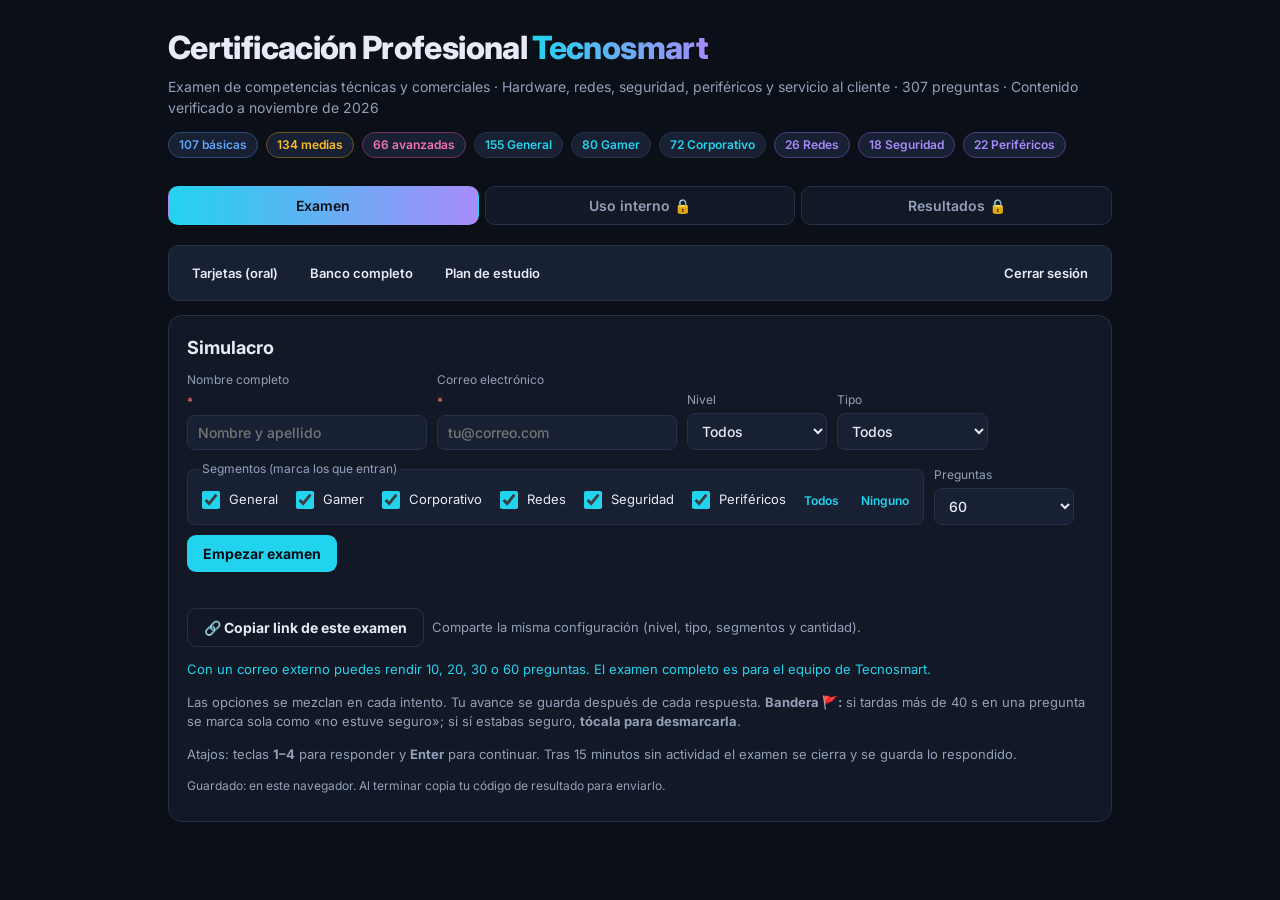
==== commit 67fbce24: "9 preguntas nuevas, diploma rediseñado y cupos por correo - P299-P307: SoC, quitar contraseña Window" ====
--- a/index.html
+++ b/index.html
@@ -92,9 +92,20 @@
 .tbars{display:grid;gap:7px;margin:8px 0 6px}.tbar{display:grid;grid-template-columns:minmax(0,1.4fr) minmax(0,2fr) 52px;gap:10px;align-items:center;font-size:13px}
 .tbar .tr{height:10px;background:var(--panel2);border-radius:99px;overflow:hidden}.tbar .tr i{display:block;height:100%;border-radius:99px}
 .tbar span:last-child{text-align:right;font-variant-numeric:tabular-nums}
-.cert{background:#fffdf7;color:#1d2433;border:10px double #b8913a;border-radius:6px;padding:34px 30px;text-align:center;font-family:Georgia,'Times New Roman',serif}
-.cert .k{letter-spacing:.06em;font:700 13px Inter,sans-serif;color:#8a6a20}.cert h2{font-size:30px;margin:10px 0 6px;color:#1d2433}.cert .nm{font-size:28px;font-style:italic;margin:14px 0 6px;border-bottom:1px solid #c9b47a;display:inline-block;padding:0 24px 6px}
-.cert p{margin:6px 0;color:#3a4255}.cert .row2{display:flex;justify-content:space-between;gap:12px;margin-top:22px;font:500 12px Inter,sans-serif;color:#555}
+.cert{position:relative;overflow:hidden;background:#0b1622;color:#eaf6ff;border-radius:16px;font-family:Inter,system-ui,sans-serif;box-shadow:0 20px 50px rgba(0,0,0,.45);border:1px solid rgba(34,211,238,.25)}
+.cert .band{position:relative;background:linear-gradient(115deg,#0e7490,#22d3ee 48%,#7c6cf5);padding:24px 32px 30px;overflow:hidden}
+.cert .band::before{content:"";position:absolute;right:-50px;top:-60px;width:200px;height:200px;background:rgba(255,255,255,.14);border-radius:50%}
+.cert .band::after{content:"";position:absolute;left:-30px;bottom:-70px;width:150px;height:150px;background:rgba(255,255,255,.08);border-radius:50%}
+.cert .brand{position:relative;font-weight:800;letter-spacing:.16em;font-size:12px;text-transform:uppercase;color:#052730}
+.cert .band h2{position:relative;margin:8px 0 0;font-size:25px;font-weight:800;color:#fff;letter-spacing:.01em}
+.cert .seal{position:absolute;right:30px;bottom:-26px;width:72px;height:72px;border-radius:50%;display:grid;place-items:center;font-weight:800;font-size:14px;color:#0b1622;background:radial-gradient(circle at 35% 28%,#fff,var(--mc,#22d3ee));border:3px solid #0b1622;box-shadow:0 6px 18px rgba(0,0,0,.4),inset 0 -5px 0 rgba(0,0,0,.15);text-align:center;line-height:1.05}
+.cert .body{padding:34px 32px 10px;text-align:center}
+.cert .lead{color:#8fb7c9;font-size:14px;margin:4px 0}
+.cert .nm{font-size:32px;font-weight:800;margin:10px 0 2px;background:linear-gradient(90deg,#22d3ee,#a78bfa);-webkit-background-clip:text;background-clip:text;color:transparent}
+.cert .ln{width:240px;height:2px;margin:6px auto 14px;background:linear-gradient(90deg,transparent,#22d3ee,#a78bfa,transparent)}
+.cert .grade{font-size:44px;font-weight:800;line-height:1;margin:8px 0 2px;background:linear-gradient(90deg,#34d399,#22d3ee);-webkit-background-clip:text;background-clip:text;color:transparent}
+.cert .foot{display:flex;justify-content:space-between;gap:12px;flex-wrap:wrap;border-top:1px solid rgba(255,255,255,.1);margin-top:12px;padding:14px 32px;font-size:12px;color:#8fb7c9}
+.cert .foot b{color:#eaf6ff}
 @media (prefers-reduced-motion:reduce){.opt.ok.pop,.opt.bad.shake,.toast{animation:none}}
 @media print{body.printcert *{visibility:hidden}body.printcert #certBox,body.printcert #certBox *{visibility:visible}body.printcert #certBox{position:fixed;inset:0;margin:auto;max-width:900px}}
 .segs{border:1px solid var(--line);border-radius:8px;padding:6px 10px 8px;margin:0;display:flex;flex-wrap:wrap;gap:4px 14px;align-items:center;background:var(--panel2)}
@@ -191,6 +202,7 @@
     </div>
     <div class="err" id="qErr"></div>
     <div class="share"><button class="btn ghost" id="qShare" type="button">🔗 Copiar link de este examen</button><span class="note">Comparte la misma configuración (nivel, tipo, segmentos y cantidad).</span></div>
+    <p class="note" id="qPubNote" style="color:var(--acc)"></p>
     <p class="note" style="margin-top:8px">Las opciones se mezclan en cada intento. Tu avance se guarda después de cada respuesta. <b>Bandera 🚩:</b> si tardas más de 40 s en una pregunta se marca sola como «no estuve seguro»; si sí estabas seguro, <b>tócala para desmarcarla</b>.</p><p class="note">Atajos: teclas <b>1–4</b> para responder y <b>Enter</b> para continuar. Tras 15 minutos sin actividad el examen se cierra y se guarda lo respondido.</p><div class="dbst no" id="dbSt">Guardado: en este navegador.</div>
     <div class="row" style="margin-top:8px"></div>
     <div id="qHist" class="hidden"></div>
@@ -1763,6 +1775,51 @@
 q:"Debes cotizar un UPS para un rack con un servidor de fuentes redundantes, un NAS y un switch PoE que consumen en total 1.100 W reales. ¿Qué recomiendas?",
 o:["Un UPS online de doble conversión de al menos 2.000 VA / 1.800 W, onda senoidal pura, con margen sobre la carga y tarjeta de red para el apagado ordenado","Un UPS interactivo de 1.000 VA (600 W), porque los UPS se eligen por los picos de arranque y no por el consumo real que tienen los equipos durante el día","Un regulador de voltaje sin baterías, porque las fuentes redundantes del servidor ya filtran los cortes eléctricos y mantienen encendido el rack sin UPS","Dos regletas supresoras de picos conectadas en serie a un tomacorriente estándar, porque así se duplica la protección y se evita comprar un UPS para el rack"],
 e:"Se dimensiona por <b>vatios reales</b> con margen: 1.100 W debería quedar en <b>60–70 %</b> de la capacidad, es decir un UPS de ~1.600–1.800 W o más (en VA, unos 2.000–3.000 VA según su factor de potencia). Para servidores se prefiere <b>online de doble conversión</b>: la carga siempre se alimenta desde el inversor, sin tiempo de transferencia y con <b>onda senoidal pura</b>, compatible con fuentes con PFC activo. Se agrega <b>tarjeta de red</b> o USB para apagado ordenado (NUT, PowerChute), autonomía según los minutos necesarios y, con fuentes redundantes, idealmente <b>dos UPS</b> o un PDU. Un UPS de 600 W se sobrecarga; un regulador o una regleta no dan respaldo ante cortes."
+},
+{l:"B",s:"General",t:"Procesadores · SoC",k:"Concepto",
+q:"¿Qué es un SoC (System on a Chip)?",
+o:["Un chip que integra en un solo encapsulado el CPU, la GPU, el controlador de memoria y más bloques; se usa en celulares, tablets y Apple Silicon","Un zócalo especial de la placa madre donde se instala el procesador, llamado así porque sostiene (socket) el chip y distribuye la energía hacia los núcleos","Un tipo de disco de estado sólido muy rápido que reemplaza a la RAM del sistema y guarda el sistema operativo para que arranque en menos de un segundo","Un programa de bajo nivel que controla el encendido del equipo antes del sistema operativo, equivalente al BIOS pero exclusivo de los equipos portátiles modernos"],
+e:"Un <b>SoC</b> (sistema en un chip) integra en una sola pieza el <b>CPU</b>, la <b>GPU</b>, el controlador de memoria, la NPU, los bloques de red, video y seguridad, y a veces la propia RAM. Ventajas: menor consumo, menor tamaño y mayor eficiencia; por eso domina en <b>celulares y tablets</b> (Snapdragon, MediaTek, Apple A), en <b>Apple Silicon</b> (M1 a M4) y en los nuevos portátiles Copilot+ (Snapdragon X). Su límite: casi nada es ampliable (RAM y almacenamiento suelen venir soldados). Las APU de AMD (Ryzen 8000G) se acercan al concepto al integrar CPU + GPU potente, aunque la placa sigue siendo modular."
+},
+{l:"A",s:"Corporativo",x:["Seguridad"],t:"Servicio técnico · Quitar contraseña de Windows",k:"Caso",
+q:"¿Con qué herramienta y procedimiento se puede quitar la contraseña de un usuario local de Windows de forma offline, con autorización del dueño?",
+o:["Arrancar desde un USB (Hiren's BootCD PE o Lazesoft) y, fuera del sistema, reiniciar la contraseña de la cuenta local; solo con permiso del dueño","Entrando a Windows con cualquier clave genérica de Microsoft, porque todas las instalaciones aceptan la contraseña maestra 0000 cuando el usuario la olvida","Formateando de inmediato el disco e instalando Windows otra vez, ya que la contraseña de un usuario local no se puede quitar sin borrar todo el contenido del equipo","Quitando la pila CMOS de la placa durante diez minutos, lo que borra la contraseña del usuario de Windows junto con la configuración del BIOS del equipo"],
+e:"Con el equipo apagado se arranca desde un <b>USB de rescate</b> (Hiren's BootCD PE, Lazesoft Recovery, o la consola de reparación) y, desde ese entorno, se <b>reinicia la contraseña</b> de la cuenta <b>local</b> (clásicamente editando la base SAM o con la utilidad gráfica del disco). Requisitos y advertencias: <b>1)</b> solo con <b>autorización del dueño</b> (hacerlo en un equipo ajeno es delito); <b>2)</b> si el disco tiene <b>BitLocker</b>, primero se necesita la clave de recuperación; <b>3)</b> no funciona igual con <b>cuentas Microsoft</b>, que se recuperan en línea; <b>4)</b> conviene <b>reiniciar</b> la clave, no «verla». En el taller se registra el permiso en la orden de servicio y se respaldan los datos antes."
+},
+{l:"B",s:"General",t:"Sistemas operativos · Comandos de CMD",k:"Concepto",
+q:"¿Cuáles son 6 comandos básicos del Símbolo del sistema (CMD) para navegar entre archivos y probar la red en Windows 11?",
+o:["cd (cambiar de carpeta), dir (listar), ipconfig (ver la IP), ping (probar conexión), tracert (ruta hasta un host) y nslookup (resolver un dominio)","ls (listar), pwd (carpeta actual), sudo (permisos), grep (buscar texto), chmod (permisos) e ifconfig (ver la red), que son los comandos propios de Windows 11","format (listar archivos), copy (ver la IP), del (hacer ping), run (abrir carpetas), net (trazar la ruta) y dns (resolver dominios) desde la consola del sistema","regedit, msconfig, taskmgr, services.msc, diskmgmt y devmgmt, que sirven para navegar entre carpetas y para medir la velocidad de la conexión a internet"],
+e:"Comandos útiles en CMD: <b>Navegación</b> → <b>cd</b> (cambia de carpeta; <code>cd ..</code> sube una), <b>dir</b> (lista el contenido), <b>cls</b> (limpia la pantalla), <b>copy</b>/<b>move</b>/<b>del</b>/<b>mkdir</b>. <b>Red</b> → <b>ipconfig</b> (<code>/all</code> muestra IP, MAC, DNS; <code>/release</code> y <code>/renew</code> renuevan por DHCP; <code>/flushdns</code> limpia la caché), <b>ping</b> (prueba si un host responde y la latencia), <b>tracert</b> (muestra los saltos hasta un destino), <b>nslookup</b> (resuelve un dominio a IP), <b>netstat</b> y <b>getmac</b>. Nota: <code>ls</code>, <code>pwd</code>, <code>ifconfig</code> y <code>sudo</code> son de Linux o macOS; en Windows se usa <b>PowerShell</b> si se quiere una sintaxis más moderna."
+},
+{l:"M",s:"General",t:"Garantías · Procesadores de tienda",k:"Concepto",
+q:"¿Qué tiempo de garantía dan AMD e Intel a la mayoría de sus procesadores «en caja» (boxed) vendidos en tiendas distribuidoras como Tecnosmart?",
+o:["3 años para los procesadores en caja (boxed) de ambas marcas; los OEM o «tray» (bandeja) tienen mucho menos, normalmente 1 año o lo que dé el distribuidor","1 año para los procesadores en caja de ambas marcas, igual que cualquier accesorio de computadora, sin importar si son boxed o de bandeja (tray)","5 años para Intel y 2 años para AMD en todos sus procesadores, sean en caja o de bandeja, contados desde la fecha de fabricación del chip, no de la compra","No tienen garantía del fabricante: el procesador solo lo cubre la tienda durante 30 días, porque es un componente sin partes móviles que no se daña con el uso"],
+e:"La mayoría de los procesadores <b>«en caja» (boxed)</b> de Intel y AMD —los que se venden como componente para armar un PC— tienen <b>3 años de garantía limitada del fabricante</b>, contados desde la compra. Los procesadores <b>OEM o «tray» (bandeja)</b>, pensados para ensambladores, no los cubre el fabricante directamente: su garantía la da el distribuidor o el armador, y suele ser mucho menor (de 30 días a 1 año). Por eso conviene vender boxed con su factura y conservar el empaque y el número de lote. La garantía cubre defectos de fabricación, no daño físico, overclock extremo ni pines doblados."
+},
+{l:"M",s:"General",t:"Servicio técnico · Síntomas de BIOS dañada",k:"Caso",
+q:"En una laptop, ¿qué síntomas apuntan posiblemente a un BIOS/UEFI dañado o corrupto?",
+o:["No da video ni POST pero los ventiladores giran, se queda en el logo, se apaga en segundos, o falló durante una actualización de BIOS y ya no enciende","La batería se descarga más rápido de lo normal y el ventilador hace ruido, señales claras de que el firmware del BIOS está dañado y debe reinstalarse","Windows tarda en abrir los programas y el disco se llena de archivos temporales, lo que indica que el BIOS corrupto está consumiendo el almacenamiento","El teclado escribe letras equivocadas y el touchpad se mueve solo, síntomas típicos de un BIOS dañado que se corrige actualizando los drivers desde Windows"],
+e:"Señales de un <b>BIOS/UEFI corrupto</b>: <b>1)</b> el equipo <b>enciende</b> (LED y ventiladores) pero <b>no hay imagen ni POST</b>; <b>2)</b> se <b>queda en el logo</b> del fabricante o reinicia en bucle; <b>3)</b> se <b>apaga a los pocos segundos</b>; <b>4)</b> el daño apareció <b>durante o tras una actualización de BIOS</b> interrumpida por un corte de energía; <b>5)</b> no reconoce el disco ni entra al menú de arranque aunque el hardware esté bien. Qué hacer: intentar la <b>recuperación de BIOS</b> del fabricante (combinación de teclas + USB con el firmware, por ejemplo BIOS Crisis Recovery), descartar RAM y batería/CMOS, y si no, reprogramar el chip SPI con un programador externo. Antes se descartan fallas más comunes (RAM, pantalla, batería)."
+},
+{l:"A",s:"Corporativo",x:["Redes","Seguridad"],t:"Redes · Vulnerabilidades de Wi-Fi 6",k:"Concepto",
+q:"Menciona dos vulnerabilidades conocidas que afectan a redes Wi-Fi modernas (Wi-Fi 6 / WPA3).",
+o:["Dragonblood (degradación y canal lateral contra el handshake Dragonfly de WPA3) y FragAttacks (fallas de fragmentación del estándar Wi-Fi)","El virus Blaster y el gusano Sasser, que se propagan por el aire aprovechando la mayor velocidad y el mayor alcance de las antenas de los routers con Wi-Fi 6","El exceso de dispositivos conectados y la saturación del canal de 2,4 GHz, que son los únicos riesgos reales de cualquier red Wi-Fi 6 doméstica o de oficina","La falta de cable de red blindado y el uso de contraseñas cortas, que son vulnerabilidades físicas y no fallas del protocolo de seguridad inalámbrico WPA3"],
+e:"Dos familias de fallas reales: <b>1)</b> <b>Dragonblood</b> (2019): vulnerabilidades en el handshake <b>Dragonfly/SAE</b> de WPA3, con <b>ataques de degradación</b> (forzar el equipo a volver a WPA2 y aplicar KRACK) y de <b>canal lateral</b> (timing y caché) que permiten recuperar la contraseña; <b>2)</b> <b>FragAttacks</b> (2021, de Mathy Vanhoef): fallas de <b>fragmentación y agregación</b> en el propio estándar Wi-Fi que, en rango, permiten inyectar paquetes o robar datos; afectan a casi todos los dispositivos. También sigue vigente <b>KRACK</b> (WPA2). Mitigación: mantener el <b>firmware</b> del router y los equipos al día, usar <b>WPA3 (o WPA2/WPA3)</b> con contraseñas largas, 802.1X en empresa y segmentar con VLAN. Conviene confirmar parches, porque el panorama cambia con el tiempo."
+},
+{l:"B",s:"General",t:"Ventas · Equipo Refurbished",k:"Concepto",
+q:"¿Qué es un equipo «refurbished» (reacondicionado)?",
+o:["Un equipo usado o devuelto que se revisa, repara, limpia y vuelve a probar y certificar para revenderlo, normalmente con garantía más corta","Un equipo totalmente nuevo que nunca se ha usado, pero que se vende más barato porque la caja llegó con un pequeño golpe o la etiqueta está rayada o despegada","Un equipo falsificado o de imitación que copia la marca original, por lo que no tiene garantía ni soporte y suele fallar a los pocos meses de usarse","Un equipo armado con piezas sueltas de varias marcas en la propia tienda, sin ninguna revisión de calidad ni prueba de funcionamiento antes de venderlo"],
+e:"Un equipo <b>refurbished</b> (reacondicionado) es uno <b>usado, devuelto o de exhibición</b> que pasa por un proceso de <b>revisión, reparación, limpieza, pruebas y certificación</b>, hecho por el fabricante o por un reacondicionador autorizado, para venderse de nuevo. Se diferencia del <b>usado</b> (sin ese proceso), del <b>open box</b> (nuevo, caja abierta) y del <b>remanufacturado</b>. Ventajas para el cliente: precio menor y, cuando es «certificado de fábrica», buena calidad; desventajas: <b>garantía más corta</b>, posible desgaste (batería) y accesorios genéricos. Al venderlo se informa con claridad su condición y la garantía, para no generar reclamos."
+},
+{l:"M",s:"Corporativo",t:"Equipos de marca · CTO (Configure To Order)",k:"Concepto",
+q:"En computadoras y servidores de marca, ¿qué significa que un equipo sea «CTO» (Configure To Order)?",
+o:["Que se arma a pedido con la configuración exacta que elige el cliente (CPU, RAM, discos, garantía), en vez de un modelo cerrado de stock","Que es el modelo más básico y económico de la marca, con componentes fijos que no se pueden cambiar, pensado para la venta rápida en tiendas al público","Que el equipo viene sin sistema operativo y sin garantía, para que el cliente lo configure por completo por su cuenta después de comprarlo en la tienda","Que es un cargo técnico de la empresa (Chief Technology Officer) que aprueba la compra de los equipos de marca para las áreas de tecnología del cliente"],
+e:"<b>CTO</b> = <i>Configure To Order</i> (configurar bajo pedido). El equipo de marca (Dell, HP, Lenovo) se <b>ensambla a la medida</b> con lo que el cliente elige: procesador, RAM, discos, tipo de fuente, tarjeta de red, GPU, sistema operativo y nivel de <b>garantía/soporte</b>. Se opone al modelo <b>«estándar» o de stock</b>, de configuración fija y entrega inmediata. Ventajas: se paga solo lo necesario y encaja justo al requerimiento (ideal para servidores y estaciones); desventajas: <b>mayor tiempo de entrega</b> y, a veces, no admite devolución por ser hecho a pedido. En cotizaciones corporativas conviene comparar un CTO con un modelo estándar equivalente por precio y plazo."
+},
+{l:"A",s:"Corporativo",t:"Servidores · Segundo socket y RAM balanceada",k:"Caso",
+q:"Un servidor de marca trae 2 sockets pero viene con un solo CPU instalado. Si luego se agrega el segundo procesador, ¿qué se debe considerar?",
+o:["Usar un CPU idéntico (mismo modelo y stepping), repartir la RAM por igual entre ambos sockets, y que ciertos slots PCIe y DIMM solo funcionan con el 2.º CPU","Poner cualquier procesador compatible con el socket aunque sea de otro modelo o marca, porque el servidor equilibra solo las diferencias de frecuencia y de núcleos entre ambos","Instalar el segundo CPU sin tocar la memoria, ya que toda la RAM del servidor la administra siempre el primer procesador sin importar en qué ranuras esté colocada","Bajar la frecuencia del primer CPU a la mitad para que no supere al segundo, porque dos procesadores a máxima velocidad sobrecargan la fuente y apagan el servidor"],
+e:"Al poblar el <b>segundo socket</b>: <b>1)</b> el CPU debe ser <b>idéntico</b> (mismo modelo y, idealmente, stepping) y con el <b>microcódigo/BIOS</b> al día; mezclar modelos no es compatible. <b>2)</b> La memoria se <b>reparte por igual</b> entre ambos sockets y respetando los canales (configuración <b>balanceada NUMA</b>): cada CPU gestiona su propio banco de RAM, y dejar toda la memoria en un socket desperdicia ancho de banda. <b>3)</b> Muchas <b>ranuras DIMM, slots PCIe y bahías</b> están cableadas al segundo CPU y solo se activan al instalarlo. <b>4)</b> Revisar <b>fuentes</b> (potencia y redundancia), <b>disipadores</b> del segundo socket y el perfil de ventiladores. <b>5)</b> El sistema operativo y las <b>licencias por socket o por núcleo</b> pueden cambiar de costo. Se confirma todo en el manual del servidor."
 }
 
 ];
@@ -1941,21 +1998,42 @@
 async function copyLink(url,btn){let ok=false;try{await navigator.clipboard.writeText(url);ok=true}catch(e){}
  if(ok){toast("Link copiado: compártelo por WhatsApp o correo");return}const box=document.createElement("div");box.className="share";box.innerHTML='<input type="text" readonly aria-label="Link del examen">';box.firstChild.value=url;btn.parentNode.after(box);box.firstChild.select();toast("Selecciona y copia el link")}
 function curCfg(){return {l:$("qLvl").value,sg:segSel("qSeg"),kt:$("qTipo").value,c:+$("qCount").value}}
+const PUBCOUNTS=["10","20","30","60"];
+function gateCounts(){const corp=TSRX.test($("qEmail").value.trim().toLowerCase());const sel=$("qCount");
+ [...sel.options].forEach(o=>{const pub=PUBCOUNTS.includes(o.value);o.hidden=!corp&&!pub;o.disabled=!corp&&!pub});
+ if(!corp&&!PUBCOUNTS.includes(sel.value))sel.value="60";
+ const note=$("qPubNote");if(note)note.textContent=corp?"":"Con un correo externo puedes rendir 10, 20, 30 o 60 preguntas. El examen completo es para el equipo de Tecnosmart."}
 function applyShared(){const u=new URLSearchParams(location.search);if(![...u.keys()].length)return;const l=u.get("nivel"),sg=(u.get("seg")||"").split(",").filter(x=>SEGS.includes(x)),kt=u.get("tipo"),c=u.get("n");
  if(["B","M","A"].includes(l))$("qLvl").value=l;if(["Concepto","Caso"].includes(kt))$("qTipo").value=kt;if(c&&[...$("qCount").options].some(o=>o.value===c))$("qCount").value=c;
  if(sg.length)$("qSeg").querySelectorAll("input").forEach(i=>i.checked=sg.includes(i.value));
  const desc=[l&&LV[l]?LV[l]:"Todos los niveles",kt==="Caso"?"Casos prácticos":kt==="Concepto"?"Conceptos":"",sg.length?sg.join(", "):"",c?(c==="999"?"todas las preguntas":c+" preguntas"):""].filter(Boolean).join(" · ");
- $("qShared").innerHTML="<b>Te compartieron este examen:</b> "+esc(desc)+". Escribe tu nombre y correo para empezar.";$("qShared").classList.remove("hidden")}
+ $("qShared").innerHTML="<b>Te compartieron este examen:</b> "+esc(desc)+". Escribe tu nombre y correo para empezar.";$("qShared").classList.remove("hidden");gateCounts()}
 function medalOf(p){return p>=90?{c:"oro",n:"Oro",t:"Dominio sobresaliente"}:p>=80?{c:"plata",n:"Plata",t:"Dominio avanzado"}:p>=70?{c:"bronce",n:"Bronce",t:"Certificación aprobada"}:{c:"base",n:"En formación",t:"Sigue practicando: necesitas 70 % para certificarte"}}
 function topicBars(pool){const g={};pool.forEach(x=>{const k=x.t.split("·")[0].trim();g[k]=g[k]||{t:0,o:0};g[k].t++;if(run.res[x.n])g[k].o++});
  return Object.entries(g).sort((a,b)=>(a[1].o/a[1].t)-(b[1].o/b[1].t)||b[1].t-a[1].t).slice(0,10).map(([k,v])=>{const p=Math.round(v.o/v.t*100);return `<div class="tbar"><span>${esc(k)}</span><div class="tr"><i style="width:${p}%;background:${p>=80?"var(--ok)":p>=60?"var(--warn)":"var(--bad)"}"></i></div><span>${v.o}/${v.t}</span></div>`}).join("")}
-function certHTML(r,m){const d=new Date(r.d).toLocaleDateString("es-EC",{day:"numeric",month:"long",year:"numeric"});return `<div class="cert" id="certBox"><div class="k">TECNOSMART · GUAYAQUIL, ECUADOR</div><h2>Certificación Profesional Tecnosmart</h2><p>Se certifica que</p><div class="nm">${esc(r.n)}</div><p>aprobó el examen de competencias técnicas y comerciales con una calificación de <b>${r.p}%</b> (${r.c} de ${r.t}).</p><p>Nivel obtenido: <b>${m.n}</b> · ${esc(r.f)}</p><div class="row2"><span>Fecha: ${d}</span><span>Código: ${esc(r.id).toUpperCase()}</span></div></div>`}
-function certPNG(r,m){const c=document.createElement("canvas");c.width=1600;c.height=1100;const x=c.getContext("2d");x.fillStyle="#fffdf7";x.fillRect(0,0,1600,1100);x.strokeStyle="#b8913a";x.lineWidth=14;x.strokeRect(30,30,1540,1040);x.lineWidth=3;x.strokeRect(58,58,1484,984);
- x.textAlign="center";x.fillStyle="#8a6a20";x.font="bold 30px Arial";x.fillText("TECNOSMART · GUAYAQUIL, ECUADOR",800,170);x.fillStyle="#1d2433";x.font="bold 66px Georgia";x.fillText("Certificación Profesional Tecnosmart",800,280);
- x.font="34px Georgia";x.fillStyle="#3a4255";x.fillText("Se certifica que",800,380);x.font="italic 64px Georgia";x.fillStyle="#1d2433";x.fillText(r.n,800,480);x.fillRect(450,505,700,2);
- x.font="32px Georgia";x.fillStyle="#3a4255";x.fillText("aprobó el examen de competencias técnicas y comerciales",800,590);x.fillText("con una calificación de "+r.p+"% ("+r.c+" de "+r.t+")",800,640);
- x.font="bold 40px Georgia";x.fillStyle={oro:"#a97b10",plata:"#6f7784",bronce:"#8a5226",base:"#4a5568"}[m.c];x.fillText("Nivel "+m.n,800,730);
- x.font="26px Arial";x.fillStyle="#555";x.textAlign="left";x.fillText("Fecha: "+new Date(r.d).toLocaleDateString("es-EC"),120,960);x.textAlign="right";x.fillText("Código: "+r.id.toUpperCase(),1480,960);return c.toDataURL("image/png")}
+function certHTML(r,m){const d=new Date(r.d).toLocaleDateString("es-EC",{day:"numeric",month:"long",year:"numeric"});const mc={oro:"#f0c04a",plata:"#d4d9e2",bronce:"#d08a52",base:"#7b8aa3"}[m.c];const sl=m.c==="base"?"★":m.n.toUpperCase();
+return `<div class="cert" id="certBox"><div class="band"><div class="brand">Tecnosmart · Guayaquil, Ecuador</div><h2>Certificación Profesional</h2><div class="seal" style="--mc:${mc}">${sl}</div></div>
+<div class="body"><p class="lead">Otorgado a</p><div class="nm">${esc(r.n)}</div><div class="ln"></div>
+<p class="lead">por aprobar el examen de competencias técnicas y comerciales con una calificación de</p>
+<div class="grade">${r.p}%</div><p class="lead">${r.c} de ${r.t} correctas · Nivel <b style="color:#eaf6ff">${m.n}</b></p>
+<p class="lead" style="font-size:12px">${esc(r.f)}</p></div>
+<div class="foot"><span>Fecha: <b>${d}</b></span><span>Código: <b>${esc(r.id).toUpperCase()}</b></span></div></div>`}
+function certPNG(r,m){const c=document.createElement("canvas");c.width=1600;c.height=1000;const x=c.getContext("2d");
+ x.fillStyle="#0b1622";x.fillRect(0,0,1600,1000);
+ const g=x.createLinearGradient(0,0,1600,260);g.addColorStop(0,"#0e7490");g.addColorStop(.5,"#22d3ee");g.addColorStop(1,"#7c6cf5");x.fillStyle=g;x.fillRect(0,0,1600,260);
+ x.globalAlpha=.14;x.fillStyle="#fff";x.beginPath();x.arc(1480,40,180,0,7);x.fill();x.globalAlpha=1;
+ x.textAlign="left";x.fillStyle="#052730";x.font="800 26px Inter,Arial";x.fillText("TECNOSMART · GUAYAQUIL, ECUADOR",70,95);
+ x.fillStyle="#fff";x.font="800 54px Inter,Arial";x.fillText("Certificación Profesional",70,180);
+ const mc={oro:"#f0c04a",plata:"#d4d9e2",bronce:"#d08a52",base:"#7b8aa3"}[m.c];x.fillStyle="#0b1622";x.beginPath();x.arc(1360,260,68,0,7);x.fill();x.fillStyle=mc;x.beginPath();x.arc(1360,260,58,0,7);x.fill();x.fillStyle="#0b1622";x.font="800 24px Inter,Arial";x.textAlign="center";x.fillText(m.c==="base"?"★":m.n.toUpperCase(),1360,270);
+ x.textAlign="center";x.fillStyle="#8fb7c9";x.font="26px Inter,Arial";x.fillText("Otorgado a",800,420);
+ const ng=x.createLinearGradient(500,0,1100,0);ng.addColorStop(0,"#22d3ee");ng.addColorStop(1,"#a78bfa");x.fillStyle=ng;x.font="800 62px Inter,Arial";x.fillText(r.n,800,500);
+ x.strokeStyle="#22d3ee";x.lineWidth=2;x.beginPath();x.moveTo(560,530);x.lineTo(1040,530);x.stroke();
+ x.fillStyle="#8fb7c9";x.font="26px Inter,Arial";x.fillText("por aprobar el examen de competencias técnicas y comerciales con",800,600);
+ const gg=x.createLinearGradient(700,0,900,0);gg.addColorStop(0,"#34d399");gg.addColorStop(1,"#22d3ee");x.fillStyle=gg;x.font="800 80px Inter,Arial";x.fillText(r.p+"%",800,700);
+ x.fillStyle="#eaf6ff";x.font="28px Inter,Arial";x.fillText(r.c+" de "+r.t+" correctas  ·  Nivel "+m.n,800,760);
+ x.strokeStyle="rgba(255,255,255,.12)";x.lineWidth=1;x.beginPath();x.moveTo(70,900);x.lineTo(1530,900);x.stroke();
+ x.fillStyle="#8fb7c9";x.font="24px Inter,Arial";x.textAlign="left";x.fillText("Fecha: "+new Date(r.d).toLocaleDateString("es-EC"),70,955);x.textAlign="right";x.fillText("Código: "+r.id.toUpperCase(),1530,955);
+ return c.toDataURL("image/png")}
 function saveProgress(){if(!run)return;const r=buildRec(false);savePerson(r);dbSave(r)}
 function endQ(){clearInterval(tmr);clearTimeout(run.at);run.done=true;const r=buildRec(true),t=r.t,p=r.p,by=r.by,m=medalOf(p),missed=run.miss.slice(),cfg=run.cfg;
 savePerson(r);dbSave(r);
@@ -2043,7 +2121,7 @@
 $("bReset").onclick=()=>needKey(()=>{if(!$("bReset").dataset.sure){$("bReset").dataset.sure="1";$("bReset").textContent="Toca otra vez para confirmar la restauración";return}delete $("bReset").dataset.sure;$("bReset").textContent="Restaurar originales (deshace ediciones y eliminaciones)";OV={};DEL=[];store.set("ts_ov",OV);store.set("ts_del",DEL);EDIT=null;refreshAll()});
 ["bQ","bLvl","bTipo"].forEach(id=>$(id).oninput=renderB);
 
-segBox("qSeg",()=>{});applyShared();$("qShare").onclick=e=>copyLink(shareURL(curCfg()),e.currentTarget);segBox("fSeg",()=>buildDeck(false));segBox("bSeg",()=>renderB());setDbSt();
+segBox("qSeg",()=>{});applyShared();gateCounts();$("qEmail").addEventListener("input",gateCounts);$("qShare").onclick=e=>copyLink(shareURL(curCfg()),e.currentTarget);segBox("fSeg",()=>buildDeck(false));segBox("bSeg",()=>renderB());setDbSt();
 renderStats();$("tot").textContent=active().length;
 renderHist();buildDeck(false);renderB();show(location.hash.slice(1)||"quiz");
 </script>
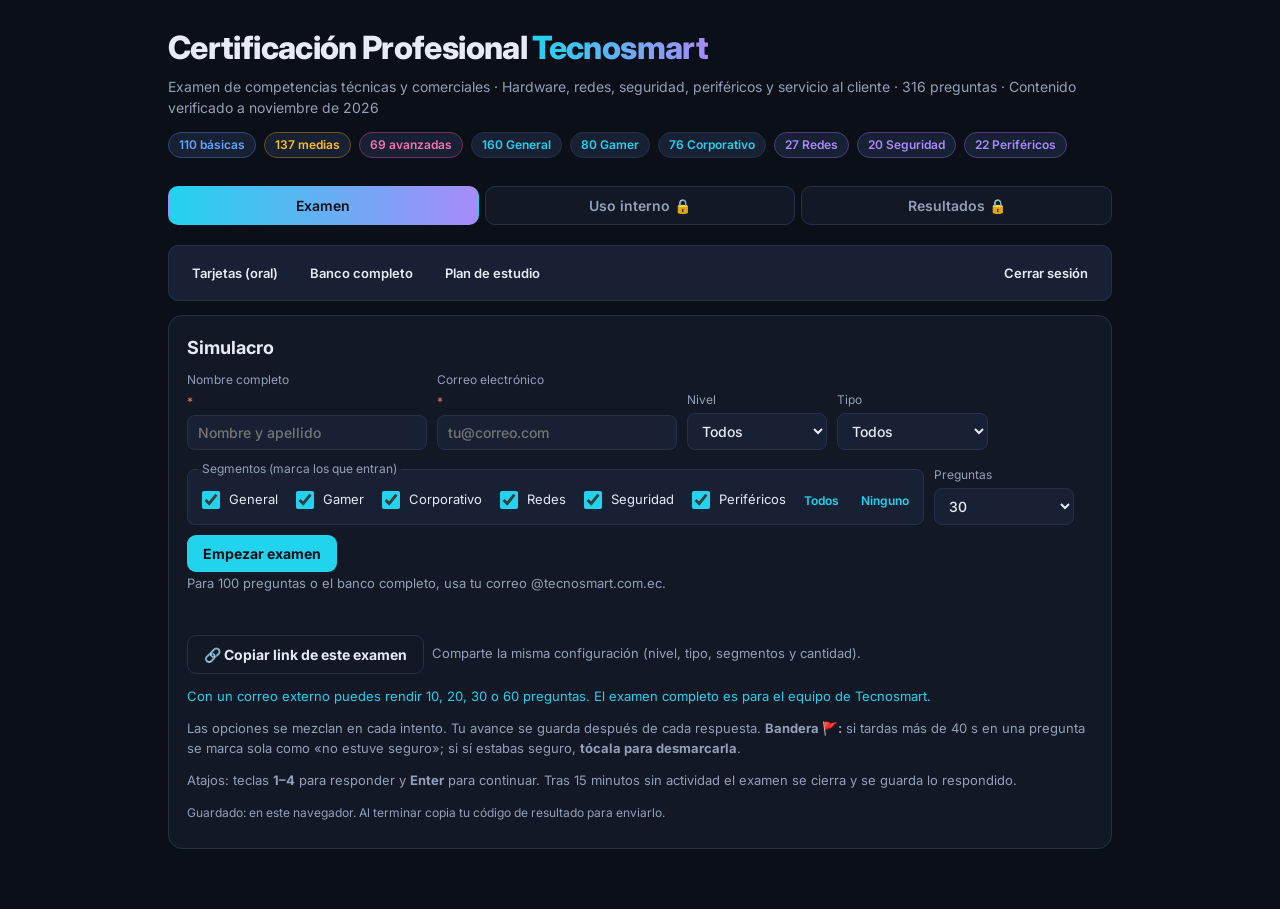
==== commit 1fb9af7d: "Diploma con sello por nivel, 100/Todas solo para correo corporativo, y 9 preguntas nuevas - Certific" ====
--- a/index.html
+++ b/index.html
@@ -98,8 +98,10 @@
 .cert .band::after{content:"";position:absolute;left:-30px;bottom:-70px;width:150px;height:150px;background:rgba(255,255,255,.08);border-radius:50%}
 .cert .brand{position:relative;font-weight:800;letter-spacing:.16em;font-size:12px;text-transform:uppercase;color:#052730}
 .cert .band h2{position:relative;margin:8px 0 0;font-size:25px;font-weight:800;color:#fff;letter-spacing:.01em}
-.cert .seal{position:absolute;right:30px;bottom:-26px;width:72px;height:72px;border-radius:50%;display:grid;place-items:center;font-weight:800;font-size:14px;color:#0b1622;background:radial-gradient(circle at 35% 28%,#fff,var(--mc,#22d3ee));border:3px solid #0b1622;box-shadow:0 6px 18px rgba(0,0,0,.4),inset 0 -5px 0 rgba(0,0,0,.15);text-align:center;line-height:1.05}
-.cert .body{padding:34px 32px 10px;text-align:center}
+.cert .seal{position:absolute;right:30px;bottom:-26px;width:72px;height:72px;outline:2px dashed rgba(255,255,255,.35);outline-offset:4px;border-radius:50%;display:grid;place-items:center;font-weight:800;font-size:14px;color:#0b1622;background:radial-gradient(circle at 35% 28%,#fff,var(--mc,#22d3ee));border:3px solid #0b1622;box-shadow:0 6px 18px rgba(0,0,0,.4),inset 0 -5px 0 rgba(0,0,0,.15);text-align:center;line-height:1.05}
+.cert .body{position:relative;padding:34px 32px 10px;text-align:center}
+.cert .body::before{content:"TECNOSMART";position:absolute;inset:0;display:grid;place-items:center;font:900 70px Inter,sans-serif;letter-spacing:.12em;color:rgba(34,211,238,.05);pointer-events:none;white-space:nowrap;overflow:hidden}
+.cert .gradewrap{position:relative;display:inline-block;margin:8px 0 2px;padding:6px 26px;border-radius:14px;border:1px solid rgba(34,211,238,.3);background:rgba(34,211,238,.06)}
 .cert .lead{color:#8fb7c9;font-size:14px;margin:4px 0}
 .cert .nm{font-size:32px;font-weight:800;margin:10px 0 2px;background:linear-gradient(90deg,#22d3ee,#a78bfa);-webkit-background-clip:text;background-clip:text;color:transparent}
 .cert .ln{width:240px;height:2px;margin:6px auto 14px;background:linear-gradient(90deg,transparent,#22d3ee,#a78bfa,transparent)}
@@ -107,7 +109,7 @@
 .cert .foot{display:flex;justify-content:space-between;gap:12px;flex-wrap:wrap;border-top:1px solid rgba(255,255,255,.1);margin-top:12px;padding:14px 32px;font-size:12px;color:#8fb7c9}
 .cert .foot b{color:#eaf6ff}
 @media (prefers-reduced-motion:reduce){.opt.ok.pop,.opt.bad.shake,.toast{animation:none}}
-@media print{body.printcert *{visibility:hidden}body.printcert #certBox,body.printcert #certBox *{visibility:visible}body.printcert #certBox{position:fixed;inset:0;margin:auto;max-width:900px}}
+@media print{body.printcert *{visibility:hidden}body.printcert #certBox,body.printcert #certBox *{visibility:visible}body.printcert{background:#0b1220}body.printcert #certBox{position:fixed;inset:0;margin:auto;max-width:900px}body.printcert #certBox *{-webkit-print-color-adjust:exact;print-color-adjust:exact}}
 .segs{border:1px solid var(--line);border-radius:8px;padding:6px 10px 8px;margin:0;display:flex;flex-wrap:wrap;gap:4px 14px;align-items:center;background:var(--panel2)}
 .segs legend{font-size:12px;color:var(--mut);padding:0 4px}
 .segs label{flex-direction:row;align-items:center;gap:6px;font-size:13px;color:var(--txt);cursor:pointer;min-height:32px}
@@ -197,9 +199,10 @@
       <label>Correo electrónico <span class="req">*</span><input type="email" id="qEmail" placeholder="tu@correo.com" autocomplete="email" inputmode="email"></label>
       <label>Nivel<select id="qLvl"><option value="all">Todos</option><option value="B">Básico</option><option value="M">Medio</option><option value="A">Avanzado</option></select></label><label>Tipo<select id="qTipo"><option value="all">Todos</option><option value="Concepto">Conceptos</option><option value="Caso">Casos prácticos</option></select></label>
       <fieldset class="segs" id="qSeg"><legend>Segmentos (marca los que entran)</legend></fieldset>
-      <label>Preguntas<select id="qCount"><option value="10">10</option><option value="20">20</option><option value="30">30</option><option value="60">60</option><option value="100">100</option><option value="999" selected>Todas</option></select></label>
+      <label>Preguntas<select id="qCount"><option value="10">10</option><option value="20">20</option><option value="30" selected>30</option><option value="60">60</option><option value="100" data-corp>100</option><option value="999" data-corp>Todas</option></select></label>
       <button class="btn" id="qStart">Empezar examen</button>
     </div>
+    <p class="note" id="qCountNote" style="margin-top:2px"></p>
     <div class="err" id="qErr"></div>
     <div class="share"><button class="btn ghost" id="qShare" type="button">🔗 Copiar link de este examen</button><span class="note">Comparte la misma configuración (nivel, tipo, segmentos y cantidad).</span></div>
     <p class="note" id="qPubNote" style="color:var(--acc)"></p>
@@ -1820,6 +1823,51 @@
 q:"Un servidor de marca trae 2 sockets pero viene con un solo CPU instalado. Si luego se agrega el segundo procesador, ¿qué se debe considerar?",
 o:["Usar un CPU idéntico (mismo modelo y stepping), repartir la RAM por igual entre ambos sockets, y que ciertos slots PCIe y DIMM solo funcionan con el 2.º CPU","Poner cualquier procesador compatible con el socket aunque sea de otro modelo o marca, porque el servidor equilibra solo las diferencias de frecuencia y de núcleos entre ambos","Instalar el segundo CPU sin tocar la memoria, ya que toda la RAM del servidor la administra siempre el primer procesador sin importar en qué ranuras esté colocada","Bajar la frecuencia del primer CPU a la mitad para que no supere al segundo, porque dos procesadores a máxima velocidad sobrecargan la fuente y apagan el servidor"],
 e:"Al poblar el <b>segundo socket</b>: <b>1)</b> el CPU debe ser <b>idéntico</b> (mismo modelo y, idealmente, stepping) y con el <b>microcódigo/BIOS</b> al día; mezclar modelos no es compatible. <b>2)</b> La memoria se <b>reparte por igual</b> entre ambos sockets y respetando los canales (configuración <b>balanceada NUMA</b>): cada CPU gestiona su propio banco de RAM, y dejar toda la memoria en un socket desperdicia ancho de banda. <b>3)</b> Muchas <b>ranuras DIMM, slots PCIe y bahías</b> están cableadas al segundo CPU y solo se activan al instalarlo. <b>4)</b> Revisar <b>fuentes</b> (potencia y redundancia), <b>disipadores</b> del segundo socket y el perfil de ventiladores. <b>5)</b> El sistema operativo y las <b>licencias por socket o por núcleo</b> pueden cambiar de costo. Se confirma todo en el manual del servidor."
+},
+{l:"B",s:"General",t:"Procesadores · SoC",k:"Concepto",
+q:"¿Qué es un SoC (System on a Chip)?",
+o:["Un chip que integra en una sola pastilla el CPU, la GPU, la caché y el controlador de memoria, como el Apple M y el Snapdragon X","Un tipo de zócalo (socket) de la placa madre donde se instala el procesador, que define cuántos pines y qué generación de CPU admite el equipo","Un programa de diagnóstico que mide la temperatura y el voltaje del procesador en tiempo real para evitar que el equipo se apague por sobrecalentamiento","Una memoria de almacenamiento ultrarrápida soldada a la placa que reemplaza al disco SSD en las laptops delgadas y en las tablets modernas de gama alta"],
+e:"Un <b>SoC</b> (sistema en un chip) reúne en <b>un solo encapsulado</b> lo que antes eran varios chips: <b>CPU, GPU, NPU, controlador de memoria, caché, controladores de E/S</b> y a veces módem. Ventajas: menor consumo, menor tamaño y más velocidad entre bloques; por eso domina en <b>celulares y tablets</b> (Snapdragon, MediaTek, Apple A) y ya llega al PC con <b>Apple M</b>, <b>Snapdragon X</b> y, en parte, los Intel Core Ultra y las APU de AMD. Contrapartida: poco o nada ampliable (RAM y almacenamiento suelen venir soldados). No confundir con el socket ni con el chipset."
+},
+{l:"A",s:"Corporativo",x:["Seguridad"],t:"Seguridad · Quitar contraseña de Windows offline",k:"Caso",
+q:"¿Con qué herramienta y procedimiento se puede quitar o restablecer la contraseña de un usuario local de Windows de forma offline?",
+o:["Arrancando desde un USB (Hiren's BootCD PE o Linux) y usando chntpw o el truco de Utilman/cmd para restablecer la clave local, con autorización del dueño","Entrando al BIOS y activando la opción «Borrar contraseñas de Windows», que elimina la clave de todos los usuarios del equipo sin necesidad de ningún programa externo","Presionando F8 al inicio para abrir el modo seguro, donde Windows muestra todas las contraseñas de los usuarios en texto plano para que el técnico las copie","Instalando un antivirus desde la tienda de Windows, que al escanear el equipo detecta la contraseña olvidada y la elimina de la cuenta del usuario automáticamente"],
+e:"De forma <b>offline</b> se arranca el equipo desde un <b>USB de rescate</b> (<b>Hiren's BootCD PE</b>, un Linux en vivo, o medios similares) y se usa una utilidad como <b>chntpw</b> / <b>NTPWEdit</b> para editar el archivo <b>SAM</b> y blanquear la clave, o el clásico truco de reemplazar <b>Utilman.exe</b> (o sethc.exe) por <b>cmd.exe</b> para abrir una consola en la pantalla de inicio y correr <code>net user usuario nuevaclave</code>. Solo aplica a <b>cuentas locales</b>: una cuenta Microsoft se restablece desde su web, y si el disco tiene <b>BitLocker</b> hace falta la clave de recuperación. Importante: hazlo <b>solo con autorización por escrito del dueño</b>; usarlo en un equipo ajeno es ilegal. No recupera la contraseña original: la borra o la cambia."
+},
+{l:"B",s:"General",t:"Sistemas · Comandos de CMD en Windows",k:"Concepto",
+q:"Menciona seis comandos básicos de la terminal (CMD) de Windows 11 para navegar entre archivos y probar la red.",
+o:["Archivos: cd (cambiar carpeta), dir (listar) y md o mkdir (crear carpeta); red: ipconfig (ver IP), ping (probar conexión) y tracert (ruta hasta un destino)","Archivos: abrir, guardar y renombrar; red: conectar, descargar y velocidad; son seis órdenes que se ejecutan desde el menú contextual del Explorador de Windows","Archivos: ls, pwd y touch; red: ifconfig, traceroute y netstat; son los comandos estándar que Windows 11 heredó directamente de Linux sin ningún cambio","Archivos: format, diskpart y chkdsk; red: reset, flush y renew; son seis comandos avanzados que borran y reconstruyen las particiones y la tarjeta de red"],
+e:"Básicos para <b>navegar</b>: <b>cd</b> (entrar o salir de carpetas, <code>cd ..</code> sube un nivel), <b>dir</b> (listar el contenido) y <b>md</b>/<b>mkdir</b> (crear carpeta); también <b>cls</b> (limpiar), <b>copy</b> y <b>del</b>. Para <b>red</b>: <b>ipconfig</b> (ver IP, puerta de enlace; <code>ipconfig /all</code>, <code>/flushdns</code>, <code>/renew</code>), <b>ping</b> (probar si un host responde y la latencia), <b>tracert</b> (saltos hasta un destino), <b>nslookup</b> (consultar DNS) y <b>netstat</b> (conexiones abiertas). Ojo: <code>ls</code>, <code>pwd</code> y <code>ifconfig</code> son de Linux (en Windows funcionan dentro de PowerShell o WSL, no en CMD clásico)."
+},
+{l:"M",s:"General",t:"Garantías · Procesadores en caja",k:"Concepto",
+q:"¿Qué tiempo de garantía dan AMD e Intel para la mayoría de sus procesadores «en caja» (boxed) vendidos por distribuidoras como Tecnosmart?",
+o:["3 años de garantía limitada del fabricante para los procesadores en caja; los «tray» u OEM no traen garantía de fábrica, solo la que dé el vendedor","1 año de garantía del fabricante para todos los procesadores, tanto en caja como tray, contado desde la fecha de fabricación impresa en el empaque del producto","5 años de garantía del fabricante para los procesadores en caja, igual que la garantía de por vida que dan los fabricantes de memorias RAM a sus clientes","No tienen garantía de fábrica: como el procesador no tiene partes móviles, AMD e Intel solo cubren defectos durante los primeros 30 días posteriores a la compra"],
+e:"Los procesadores <b>«en caja» (boxed)</b>, los que se venden al público con su empaque y disipador, tienen <b>3 años de garantía limitada</b> del fabricante, tanto <b>Intel</b> como <b>AMD</b>, desde la fecha de compra. Los <b>«tray» u OEM</b> (bandeja, sin caja ni disipador, pensados para ensambladores) <b>no tienen garantía directa del fabricante</b>: la cubre quien arma el equipo, y algunos vendedores dan de 30 a 90 días. Por eso conviene vender boxed y <b>guardar la factura</b>. La garantía cubre defectos de fábrica, no daño físico, pines doblados ni overclock; el trámite (RMA) se hace con el fabricante o el mayorista."
+},
+{l:"M",s:"General",t:"Diagnóstico · Síntomas de BIOS dañada en laptop",k:"Caso",
+q:"En una laptop, ¿qué síntomas apuntan probablemente a un BIOS (firmware UEFI) dañado o corrupto?",
+o:["No enciende o enciende sin imagen (pantalla negra), se queda en el logo, los ventiladores giran pero no hace POST, o falló a mitad de una actualización de BIOS","La batería se descarga más rápido de lo normal y el ventilador hace ruido, lo que siempre indica que el chip del BIOS se dañó y debe reemplazarse la placa","Windows muestra publicidad en el navegador y se abren pestañas solas, señal de que el BIOS fue infectado y reinstala virus cada vez que se enciende el equipo","El equipo funciona con normalidad pero el reloj de Windows se atrasa unos minutos al mes, lo que confirma que el firmware del BIOS está corrupto y debe regrabarse"],
+e:"Señales típicas de <b>BIOS/UEFI dañado</b>: el equipo <b>no enciende</b> o enciende pero <b>no da imagen</b> (pantalla negra), <b>no completa el POST</b> (ventiladores y luces encienden pero no arranca), se <b>congela en el logo</b> del fabricante, no reconoce el disco ni llega al menú de arranque, o quedó así <b>tras un corte durante una actualización de BIOS</b>. Antes de culpar al BIOS se descarta RAM, batería y pantalla. Soluciones: <b>restablecer la CMOS</b>, reflasheo con <b>BIOS Flashback</b> o, en laptops, <b>reprogramar el chip SPI</b> con un programador (CH341) o cambiar la placa. Un reloj atrasado es la <b>pila CMOS</b>, no el BIOS; publicidad y pestañas son <b>malware</b> del sistema."
+},
+{l:"A",s:"Corporativo",x:["Redes","Seguridad"],t:"Redes · Vulnerabilidades de Wi-Fi 6",k:"Concepto",
+q:"Menciona dos vulnerabilidades o debilidades de seguridad asociadas a Wi-Fi 6 (WPA3).",
+o:["Dragonblood (ataques de canal lateral y de degradación contra el handshake SAE de WPA3) y FragAttacks (fallas de fragmentación y agregación del Wi-Fi)","Que Wi-Fi 6 transmite siempre sin cifrado y que su contraseña viaja en texto plano por el aire, por lo que cualquier vecino puede leerla con una app gratuita del celular","Que Wi-Fi 6 solo funciona con cables de red blindados y que su alcance máximo es de un metro, lo que obliga a dejar el router a la vista y sin ninguna protección","Que Wi-Fi 6 desactiva el firewall del router y que no admite contraseña, por lo que la red queda abierta a todos los dispositivos que estén dentro del edificio"],
+e:"Wi-Fi 6 usa <b>WPA3</b>, más seguro que WPA2, pero no perfecto: <b>1) Dragonblood</b>: ataques de <b>canal lateral</b> (timing y caché) y de <b>degradación</b> (downgrade) contra el handshake <b>SAE/Dragonfly</b> de WPA3, que pueden ayudar a recuperar la contraseña, sobre todo con el «modo transición» que admite WPA2; <b>2) FragAttacks</b>: fallas de <b>fragmentación y agregación</b> de tramas presentes en casi todos los dispositivos Wi-Fi, que permiten inyectar paquetes o exfiltrar datos. A esto se suman ataques a <b>WPS</b>, redes abiertas y la necesidad de <b>PMF</b>. Mitigación: firmware al día, WPA3 sin modo transición donde se pueda, contraseñas largas, desactivar WPS y segmentar con VLAN."
+},
+{l:"B",s:"General",t:"Ventas · Equipo refurbished",k:"Concepto",
+q:"¿Qué es un equipo «refurbished» (reacondicionado)?",
+o:["Un equipo usado o devuelto que fue revisado, reparado y probado para volver a venderse en buen estado, más barato que uno nuevo y con una garantía más corta","Un equipo totalmente nuevo de última generación al que solo se le cambió la caja por una más pequeña, vendido al mismo precio que el modelo original de fábrica","Un equipo armado con piezas robadas o de contrabando que se vende sin factura, por lo que no tiene garantía ni soporte de ningún tipo del fabricante original","Un equipo de demostración que nunca se puede vender y que solo se presta a los clientes para que lo prueben en casa antes de comprar uno nuevo de la tienda"],
+e:"Un equipo <b>refurbished</b> (reacondicionado) es uno <b>usado, devuelto o de exhibición</b> que el fabricante o un taller certificado <b>revisa, repara, limpia y vuelve a probar</b> para venderlo de nuevo funcionando bien. Suele costar menos que uno nuevo, puede tener <b>marcas estéticas</b> y trae una <b>garantía más corta</b> (por ejemplo 3 a 12 meses). No es lo mismo que «usado tal cual» ni que «reempacado» (open box, casi nuevo). Al vender o comprar: confirmar quién reacondicionó, qué incluye, el estado de la batería en laptops y la garantía por escrito. Es una buena opción para presupuestos ajustados si la fuente es confiable."
+},
+{l:"M",s:"Corporativo",t:"Equipos de marca · Configuración CTO",k:"Concepto",
+q:"En computadoras y servidores de marca, ¿qué significa que un equipo sea «CTO» (Configure To Order)?",
+o:["Que se arma bajo pedido con los componentes que el cliente elige (CPU, RAM, discos, fuente), en lugar de comprar una configuración fija ya hecha de stock","Que es un cargo técnico de la empresa fabricante (Chief Technology Officer) que debe aprobar personalmente cada compra de equipos de marca que hace la empresa","Que el equipo viene sin sistema operativo ni garantía y el cliente debe configurarlo por completo, por lo que cuesta mucho menos que un equipo de marca normal","Que es un equipo de exhibición ya configurado en la tienda que no admite ningún cambio de componentes y se vende tal como está en la vitrina al público"],
+e:"<b>CTO</b> = <i>Configure To Order</i> (configurar bajo pedido). El fabricante (Dell, HP, Lenovo) <b>arma el equipo con la configuración exacta</b> que el cliente elige: procesador, cantidad de RAM, tipo y número de discos, tarjeta de video, fuente, fuentes redundantes, etc., en lugar de vender solo modelos preconfigurados de stock. Ventajas: se ajusta al uso real y al presupuesto, conserva la <b>garantía y el soporte de marca</b>. Contras: <b>mayor tiempo de entrega</b> (se fabrica al pedirlo) y a veces no admite devolución. Es lo contrario de un equipo «BTS» (build to stock) ya configurado. Útil para licitaciones y proyectos B2B donde se piden especificaciones precisas."
+},
+{l:"A",s:"Corporativo",t:"Servidores · Ampliar un servidor de doble socket",k:"Caso",
+q:"Un servidor de doble socket viene con un solo CPU instalado y el cliente quiere agregar el segundo más adelante. ¿Qué debes considerar?",
+o:["Usar un CPU idéntico (mismo modelo y stepping), repartir la RAM por igual entre ambos sockets, revisar fuente y disipación, y habilitar el segundo socket","Cualquier procesador de la misma marca sirve, aunque sea de otra generación o cantidad de núcleos, porque el servidor equilibra solo las diferencias entre los dos CPU","Basta con instalar el segundo CPU: no hace falta tocar la memoria, la fuente ni el BIOS, porque el servidor duplica de forma automática la RAM del primer socket al segundo","Conviene poner un CPU más potente en el segundo socket para que haga de procesador principal y deje al primero como respaldo en caso de que uno de los dos falle"],
+e:"En servidores de <b>doble socket</b> los dos CPU deben ser <b>idénticos</b>: mismo modelo, frecuencia, caché y, en lo posible, stepping y microcódigo; mezclar modelos distintos no arranca o es inestable. Puntos clave: <b>1)</b> cada socket controla su propio banco de memoria (<b>NUMA</b>), así que la <b>RAM se reparte por igual</b> entre ambos para no dejar canales vacíos; <b>2)</b> muchas <b>ranuras DIMM, slots PCIe y puertos</b> solo se activan con el segundo CPU instalado; <b>3)</b> revisar que la <b>fuente</b> (a veces se necesita la redundante) y la <b>refrigeración</b> soporten el consumo extra; <b>4)</b> actualizar el <b>BIOS</b> y confirmar compatibilidad en la lista del fabricante; <b>5)</b> el sistema operativo debe soportar 2 sockets (algunas licencias se cobran por socket o núcleo)."
 }
 
 ];
@@ -1941,6 +1989,7 @@
 /* ---------- Quiz ---------- */
 let run=null,tmr=null;const strip=h=>String(h).replace(/<[^>]+>/g,"").replace(/&amp;/g,"&");const fmtT=s=>Math.floor(s/60)+":"+String(s%60).padStart(2,"0");
 const MAILRX=/^[^\s@<>"]+@[^\s@<>"]+\.[a-z]{2,}$/i,TSRX=/@tecnosmart\.com\.ec$/i,ENDPOINT="";
+function updateCounts(){const corp=TSRX.test(($("qEmail").value||"").trim().toLowerCase());const sel=$("qCount");sel.querySelectorAll("option[data-corp]").forEach(o=>{o.hidden=!corp;o.disabled=!corp});if(!corp&&(sel.value==="100"||sel.value==="999"))sel.value="60";$("qCountNote").textContent=corp?"":"Para 100 preguntas o el banco completo, usa tu correo @tecnosmart.com.ec."}
 const wc=t=>(t.trim().match(/\S+/g)||[]).length;
 const people=()=>store.get("ts_people",[]);
 function savePerson(r){const a=people(),i=a.findIndex(x=>x.id===r.id);if(i>=0)a[i]=r;else a.push(r);store.set("ts_people",a)}
@@ -1948,6 +1997,7 @@
 function renderHist(){const h=people();if(!h.length){$("qHist").innerHTML="";return}
 $("qHist").innerHTML=`<h2 style="margin-top:18px">Historial de participantes (este navegador)</h2><table><tr><th>Fecha</th><th>Participante</th><th>Filtro</th><th>Puntaje</th><th>Tiempo</th><th>Valoración</th></tr>${h.slice(-15).reverse().map(r=>`<tr><td>${new Date(r.d).toLocaleDateString("es-EC")}</td><td>${esc(r.n)}<br><span class="note">${esc(r.e)}</span></td><td>${esc(r.f)}</td><td><b>${r.p}%</b> (${r.c}/${r.t})</td><td>${fmtT(r.dur||0)}</td><td>${stars(r.rating)}</td></tr>`).join("")}</table>`}
 {const me=store.get("ts_me",{});$("qName").value=me.n||"";$("qEmail").value=me.e||""}
+$("qEmail").addEventListener("input",updateCounts);updateCounts();
 let pend=null;
 $("qStart").onclick=()=>{const n=$("qName").value.trim().replace(/\s+/g," "),e=$("qEmail").value.trim().toLowerCase(),err=$("qErr");err.textContent="";
 if(n.length<3||!/\S+\s+\S+/.test(n)){err.textContent="Escribe tu nombre completo (nombre y apellido).";$("qName").focus();return}
@@ -2015,7 +2065,7 @@
 return `<div class="cert" id="certBox"><div class="band"><div class="brand">Tecnosmart · Guayaquil, Ecuador</div><h2>Certificación Profesional</h2><div class="seal" style="--mc:${mc}">${sl}</div></div>
 <div class="body"><p class="lead">Otorgado a</p><div class="nm">${esc(r.n)}</div><div class="ln"></div>
 <p class="lead">por aprobar el examen de competencias técnicas y comerciales con una calificación de</p>
-<div class="grade">${r.p}%</div><p class="lead">${r.c} de ${r.t} correctas · Nivel <b style="color:#eaf6ff">${m.n}</b></p>
+<div class="gradewrap"><div class="grade">${r.p}%</div></div><p class="lead">${r.c} de ${r.t} correctas · Nivel <b style="color:#eaf6ff">${m.n}</b></p>
 <p class="lead" style="font-size:12px">${esc(r.f)}</p></div>
 <div class="foot"><span>Fecha: <b>${d}</b></span><span>Código: <b>${esc(r.id).toUpperCase()}</b></span></div></div>`}
 function certPNG(r,m){const c=document.createElement("canvas");c.width=1600;c.height=1000;const x=c.getContext("2d");
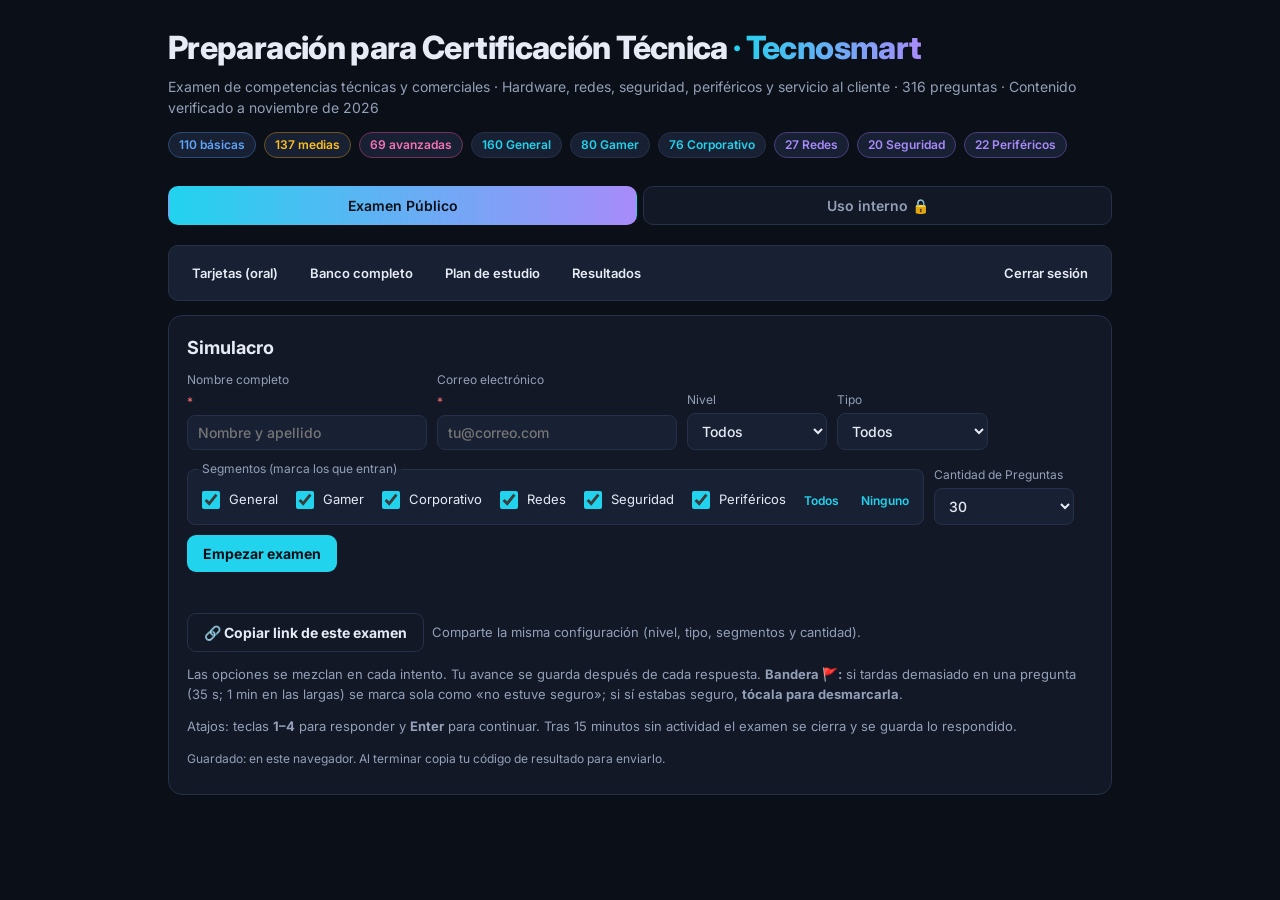
==== commit 47b628c7: "Pestaña Resultados dentro de Uso interno, 50 preguntas, flag 35 s/60 s, nuevo título y textos públic" ====
--- a/index.html
+++ b/index.html
@@ -3,7 +3,7 @@
 <head>
 <meta charset="UTF-8">
 <meta name="viewport" content="width=device-width, initial-scale=1">
-<title>Certificación Profesional Tecnosmart · Examen técnico</title>
+<title>Preparación para Certificación Técnica - Tecnosmart</title>
 <link rel="preconnect" href="https://fonts.googleapis.com">
 <link href="https://fonts.googleapis.com/css2?family=Inter:wght@400;500;600;700;800&family=JetBrains+Mono:wght@500&display=swap" rel="stylesheet">
 <style>
@@ -165,19 +165,18 @@
 <body>
 <div class="wrap">
 <header>
-  <h1>Certificación Profesional <span>Tecnosmart</span></h1>
+  <h1>Preparación para Certificación Técnica <span>· Tecnosmart</span></h1>
   <p>Examen de competencias técnicas y comerciales · Hardware, redes, seguridad, periféricos y servicio al cliente · <span id="tot">60</span> preguntas · Contenido verificado a noviembre de 2026</p>
   <div class="stats" id="stats"></div>
 </header>
 
 <nav>
-  <button data-v="quiz">Examen</button>
+  <button data-v="quiz">Examen Público</button>
   <button data-v="interno">Uso interno 🔒</button>
-  <button data-v="admin">Resultados 🔒</button>
 </nav>
-<div class="subnav hidden" id="inSub"><button data-v="tarjetas">Tarjetas (oral)</button><button data-v="banco">Banco completo</button><button data-v="plan">Plan de estudio</button><span class="sp"></span><span class="lock" id="inIdle"></span><button id="inOut" type="button">Cerrar sesión</button></div>
+<div class="subnav hidden" id="inSub"><button data-v="tarjetas">Tarjetas (oral)</button><button data-v="banco">Banco completo</button><button data-v="plan">Plan de estudio</button><button data-v="admin">Resultados</button><span class="sp"></span><span class="lock" id="inIdle"></span><button id="inOut" type="button">Cerrar sesión</button></div>
 <section id="v-interno" class="hidden">
-  <div class="panel"><h2>Uso interno · Tecnosmart</h2><p class="note">Tarjetas de estudio, banco completo de preguntas con respuestas y plan de estudio. Acceso solo para el equipo.</p>
+  <div class="panel"><h2>Uso interno · Tecnosmart</h2><p class="note">Tarjetas de estudio, banco completo, plan de estudio y resultados de los participantes. Acceso solo para el equipo.</p>
     <label>Clave de acceso<input type="password" id="inPw" autocomplete="off"></label>
     <div class="err" id="inErr"></div><div class="row" style="margin-top:8px"><button class="btn" id="inGo" type="button">Entrar</button></div>
     <p class="note" style="margin-top:8px">La sesión se cierra sola tras 15 minutos sin actividad.</p></div>
@@ -199,14 +198,14 @@
       <label>Correo electrónico <span class="req">*</span><input type="email" id="qEmail" placeholder="tu@correo.com" autocomplete="email" inputmode="email"></label>
       <label>Nivel<select id="qLvl"><option value="all">Todos</option><option value="B">Básico</option><option value="M">Medio</option><option value="A">Avanzado</option></select></label><label>Tipo<select id="qTipo"><option value="all">Todos</option><option value="Concepto">Conceptos</option><option value="Caso">Casos prácticos</option></select></label>
       <fieldset class="segs" id="qSeg"><legend>Segmentos (marca los que entran)</legend></fieldset>
-      <label>Preguntas<select id="qCount"><option value="10">10</option><option value="20">20</option><option value="30" selected>30</option><option value="60">60</option><option value="100" data-corp>100</option><option value="999" data-corp>Todas</option></select></label>
+      <label>Cantidad de Preguntas<select id="qCount"><option value="10">10</option><option value="20">20</option><option value="30" selected>30</option><option value="50">50</option><option value="100" data-corp>100</option><option value="999" data-corp>Todas</option></select></label>
       <button class="btn" id="qStart">Empezar examen</button>
     </div>
     <p class="note" id="qCountNote" style="margin-top:2px"></p>
     <div class="err" id="qErr"></div>
     <div class="share"><button class="btn ghost" id="qShare" type="button">🔗 Copiar link de este examen</button><span class="note">Comparte la misma configuración (nivel, tipo, segmentos y cantidad).</span></div>
     <p class="note" id="qPubNote" style="color:var(--acc)"></p>
-    <p class="note" style="margin-top:8px">Las opciones se mezclan en cada intento. Tu avance se guarda después de cada respuesta. <b>Bandera 🚩:</b> si tardas más de 40 s en una pregunta se marca sola como «no estuve seguro»; si sí estabas seguro, <b>tócala para desmarcarla</b>.</p><p class="note">Atajos: teclas <b>1–4</b> para responder y <b>Enter</b> para continuar. Tras 15 minutos sin actividad el examen se cierra y se guarda lo respondido.</p><div class="dbst no" id="dbSt">Guardado: en este navegador.</div>
+    <p class="note" style="margin-top:8px">Las opciones se mezclan en cada intento. Tu avance se guarda después de cada respuesta. <b>Bandera 🚩:</b> si tardas demasiado en una pregunta (35 s; 1 min en las largas) se marca sola como «no estuve seguro»; si sí estabas seguro, <b>tócala para desmarcarla</b>.</p><p class="note">Atajos: teclas <b>1–4</b> para responder y <b>Enter</b> para continuar. Tras 15 minutos sin actividad el examen se cierra y se guarda lo respondido.</p><div class="dbst no" id="dbSt">Guardado: en este navegador.</div>
     <div class="row" style="margin-top:8px"></div>
     <div id="qHist" class="hidden"></div>
   </div>
@@ -1909,14 +1908,14 @@
 const segSel=id=>[...$(id).querySelectorAll("input:checked")].map(i=>i.value);
 
 /* ---------- Navegación ---------- */
-const views=["quiz","interno","tarjetas","banco","plan","admin"],INT=["tarjetas","banco","plan"];let INOK=false;
-function show(v){if(!views.includes(v))v="quiz";if(INT.includes(v)&&!INOK)v="interno";if(v==="interno"&&INOK)v="tarjetas";if(v!=="admin"&&typeof adOpen!=="undefined"&&adOpen){adOpen=false;$("adBody").classList.add("hidden");$("adGate").classList.remove("hidden");$("adPw").value=""}views.forEach(n=>$("v-"+n).classList.toggle("hidden",n!==v));document.querySelectorAll("nav button").forEach(b=>b.classList.toggle("on",b.dataset.v===v||(b.dataset.v==="interno"&&INT.includes(v))));$("inSub").classList.toggle("hidden",!(INOK&&INT.includes(v)));document.querySelectorAll("#inSub button[data-v]").forEach(b=>b.classList.toggle("on",b.dataset.v===v));if(location.hash!=="#"+v)history.replaceState(null,"","#"+v)}
+const views=["quiz","interno","tarjetas","banco","plan","admin"],INT=["tarjetas","banco","plan","admin"];let INOK=false;
+function show(v){if(!views.includes(v))v="quiz";if(INT.includes(v)&&!INOK)v="interno";if(v==="interno"&&INOK)v="tarjetas";views.forEach(n=>$("v-"+n).classList.toggle("hidden",n!==v));document.querySelectorAll("nav button").forEach(b=>b.classList.toggle("on",b.dataset.v===v||(b.dataset.v==="interno"&&INT.includes(v))));$("inSub").classList.toggle("hidden",!(INOK&&INT.includes(v)));document.querySelectorAll("#inSub button[data-v]").forEach(b=>b.classList.toggle("on",b.dataset.v===v));if(location.hash!=="#"+v)history.replaceState(null,"","#"+v);if(v==="admin"&&INOK&&APIOK&&ADKEY)loadRemote().then(r=>{REMOTE=r||[];if(adOpen)renderAdmin()})}
 document.querySelectorAll("nav button,#inSub button[data-v]").forEach(b=>b.onclick=()=>show(b.dataset.v));
 async function checkKey(v){if(!v)return false;if(APIOK)return await apiAuth(v);return await pwOk(v)}
 async function inEnter(){const v=$("inPw").value;$("inErr").textContent="Verificando…";const ok=await checkKey(v);if(!ok){$("inErr").textContent="Clave incorrecta.";return}
-INOK=true;EDOK=true;$("inPw").value="";$("inErr").textContent="";if($("bLockSt")){$("bLockSt").textContent="🔓 Edición desbloqueada";$("bLock").classList.remove("hidden")}show("tarjetas")}
+INOK=true;EDOK=true;if(APIOK)ADKEY=v;adOpen=true;$("adErr").textContent="";$("adGate").classList.add("hidden");$("adBody").classList.remove("hidden");try{renderAdmin();loadRemote().then(r=>{REMOTE=r||[];if(adOpen)renderAdmin()})}catch(e){}$("inPw").value="";$("inErr").textContent="";if($("bLockSt")){$("bLockSt").textContent="🔓 Edición desbloqueada";$("bLock").classList.remove("hidden")}show("tarjetas")}
 $("inGo").onclick=inEnter;$("inPw").onkeydown=e=>{if(e.key==="Enter")inEnter()};
-function lockInterno(){INOK=false;EDOK=false;EDIT=null;if($("bLockSt")){$("bLockSt").textContent="🔒 Edición bloqueada";$("bLock").classList.add("hidden")}if(INT.includes(location.hash.slice(1)))show("interno")}
+function lockInterno(){INOK=false;EDOK=false;EDIT=null;adOpen=false;ADKEY="";$("adBody").classList.add("hidden");$("adGate").classList.remove("hidden");$("adPw").value="";if($("bLockSt")){$("bLockSt").textContent="🔒 Edición bloqueada";$("bLock").classList.add("hidden")}if(INT.includes(location.hash.slice(1)))show("interno")}
 $("inOut").onclick=()=>{lockInterno();toast("Sesión de uso interno cerrada")};
 function toast(t){const d=document.createElement("div");d.className="toast";d.setAttribute("role","status");d.textContent=t;document.body.appendChild(d);setTimeout(()=>d.remove(),2600)}
 /* Cierre por inactividad (15 min) */
@@ -1950,7 +1949,7 @@
 ${rk}<h2 style="margin-top:14px">Participantes</h2><div class="row"><input type="text" id="adQ" placeholder="Buscar por nombre o correo" value="${esc(qs)}"><button class="btn ghost" id="adCsv" type="button">Exportar CSV (copiar)</button></div>
 <textarea id="adOut" rows="4" class="hidden" readonly style="margin-top:8px"></textarea>
 ${h.length?`<table style="margin-top:10px"><tr><th>Fecha</th><th>Participante</th><th>Filtro</th><th>Puntaje</th><th>Tiempo</th><th>★</th><th></th></tr>${h.map(r=>`<tr><td>${new Date(r.d).toLocaleString("es-EC",{dateStyle:"short",timeStyle:"short"})}<br><span class="note">${esc(r.src||"navegador")}${r.st==="en curso"?" · en curso ("+r.t+"/"+(r.tq||r.t)+")":""}</span></td><td>${esc(r.n)}<br><span class="note">${esc(r.e)}</span></td><td>${esc(r.f)}</td><td><b>${r.p}%</b> (${r.c}/${r.t})</td><td>${fmtT(r.dur||0)}</td><td>${stars(r.rating)}</td><td><button class="btn ghost adD" data-id="${r.id}" type="button">Ver</button></td></tr><tr class="hidden" id="ad-${r.id}"><td colspan="7"><b>Expectativa:</b> ${esc(r.exp||"—")}<br><b>Comentario:</b> ${esc(r.comment||"—")}<br><b>Sugerencias:</b> ${(r.sug&&r.sug.length?r.sug.map(esc).join(" · "):"—")}<br><b>Por nivel:</b> ${["B","M","A"].filter(k=>r.by&&r.by[k]).map(k=>LV[k]+" "+r.by[k].o+"/"+r.by[k].t).join(" · ")||"—"}<br><b>Falladas:</b> ${(r.miss||[]).map(m=>"P"+m.n).join(", ")||"ninguna"}<br><b>Marcadas:</b> ${(r.flags||[]).map(f=>"P"+f.n+(f.auto?" (auto)":"")).join(", ")||"ninguna"}<br><b>Refutaciones:</b> ${(r.refs||[]).map(f=>"P"+f.n+": "+esc(f.c)).join(" · ")||"ninguna"}</td></tr>`).join("")}</table>`:`<p class="note" style="margin-top:12px">Aún no hay tests en este navegador.</p>`}`;
-$("adLock").onclick=()=>{adOpen=false;$("adBody").classList.add("hidden");$("adGate").classList.remove("hidden");$("adPw").value=""};
+$("adLock").onclick=()=>{lockInterno();toast("Sesión de uso interno cerrada")};
 $("adQ").oninput=()=>{const v=$("adQ").value;renderAdmin();const e=$("adQ");e.focus();e.setSelectionRange(v.length,v.length)};
 $("adCsv").onclick=()=>{const t=adCsv(all);const o=$("adOut");o.classList.remove("hidden");o.value=t;o.select();try{navigator.clipboard.writeText(t)}catch(x){}};
 document.querySelectorAll(".adD").forEach(b=>b.onclick=()=>$("ad-"+b.dataset.id).classList.toggle("hidden"));
@@ -1989,7 +1988,7 @@
 /* ---------- Quiz ---------- */
 let run=null,tmr=null;const strip=h=>String(h).replace(/<[^>]+>/g,"").replace(/&amp;/g,"&");const fmtT=s=>Math.floor(s/60)+":"+String(s%60).padStart(2,"0");
 const MAILRX=/^[^\s@<>"]+@[^\s@<>"]+\.[a-z]{2,}$/i,TSRX=/@tecnosmart\.com\.ec$/i,ENDPOINT="";
-function updateCounts(){const corp=TSRX.test(($("qEmail").value||"").trim().toLowerCase());const sel=$("qCount");sel.querySelectorAll("option[data-corp]").forEach(o=>{o.hidden=!corp;o.disabled=!corp});if(!corp&&(sel.value==="100"||sel.value==="999"))sel.value="60";$("qCountNote").textContent=corp?"":"Para 100 preguntas o el banco completo, usa tu correo @tecnosmart.com.ec."}
+function updateCounts(){const corp=TSRX.test(($("qEmail").value||"").trim().toLowerCase());const sel=$("qCount");sel.querySelectorAll("option[data-corp]").forEach(o=>{o.hidden=!corp;o.disabled=!corp});if(!corp&&(sel.value==="100"||sel.value==="999"))sel.value="50";$("qCountNote").textContent=""}
 const wc=t=>(t.trim().match(/\S+/g)||[]).length;
 const people=()=>store.get("ts_people",[]);
 function savePerson(r){const a=people(),i=a.findIndex(x=>x.id===r.id);if(i>=0)a[i]=r;else a.push(r);store.set("ts_people",a)}
@@ -2013,14 +2012,15 @@
 document.addEventListener("keydown",e=>{if(!run||run.done||$("qRun").classList.contains("hidden"))return;const tg=e.target.tagName;if(tg==="TEXTAREA"||tg==="INPUT"||tg==="SELECT")return;
  if(!run.ans&&/^[1-4]$/.test(e.key)){const b=$("qRun").querySelector('.opt[data-k="'+e.key+'"]');if(b){e.preventDefault();b.click()}}
  else if(run.ans&&e.key==="Enter"&&$("qNext")){e.preventDefault();$("qNext").click()}});
+function flagSecs(x){const w=(String(x.q)+" "+String(x.o[0])).replace(/<[^>]*>/g," ").split(/\s+/).filter(Boolean).length;return w>60?60:35}
 function renderQ(){const x=run.pool[run.i];const opts=shuffle(x.o.map((t,j)=>({t,c:j===0})));
 $("qRun").innerHTML=`<div class="qhead"><span class="qnum">Pregunta ${run.i+1} de ${run.pool.length} · P${x.n}</span><span class="qnum" id="qTimer">⏱ ${fmtT(Math.round((Date.now()-run.t0)/1000))}</span><span class="qnum">✓ ${run.ok}${run.streak>=3?` · <span class="streak">🔥 racha ${run.streak}</span>`:""}</span></div>
 <div class="bar" role="progressbar" aria-valuemin="0" aria-valuemax="${run.pool.length}" aria-valuenow="${run.i}"><i style="width:${run.i/run.pool.length*100}%"></i></div><div>${chips(x)}</div><div class="qtext">${x.q}</div><div class="row" style="margin:6px 0;align-items:center"><button class="btn ghost" id="qFlag" type="button"></button><span class="note" id="qFlagNote"></span></div>
 <div class="opts">${opts.map((o,j)=>`<button class="opt" data-c="${o.c?1:0}" data-k="${j+1}">${String.fromCharCode(65+j)}) ${o.t}</button>`).join("")}</div><div id="qExp"></div><div id="qRefBox"></div>`;
-const n=x.n;clearTimeout(run.at);run.q0=Date.now();run.ans=false;
-const paintF=()=>{const f=run.fl[n],on=!!(f&&f.m);$("qFlag").classList.toggle("on",on);$("qFlag").textContent=on?"🚩 Marcada: no estuve seguro (quitar)":"🚩 En esta pregunta no estuve seguro";$("qFlagNote").textContent=on&&f.auto?"Se marcó sola por pasar de 40 s. Si sí estabas seguro, toca la bandera para desmarcarla.":on?"Toca la bandera otra vez para desmarcarla.":""};paintF();
+const n=x.n;clearTimeout(run.at);run.q0=Date.now();run.ans=false;const FT=flagSecs(x);
+const paintF=()=>{const f=run.fl[n],on=!!(f&&f.m);$("qFlag").classList.toggle("on",on);$("qFlag").textContent=on?"🚩 Marcada: no estuve seguro (quitar)":"🚩 En esta pregunta no estuve seguro";$("qFlagNote").textContent=on&&f.auto?"Se marcó sola por pasar de "+FT+" s. Si sí estabas seguro, toca la bandera para desmarcarla.":on?"Toca la bandera otra vez para desmarcarla.":""};paintF();
 $("qFlag").onclick=()=>{const f=run.fl[n];run.fl[n]=(f&&f.m)?{m:false,off:true}:{m:true,auto:false,sec:Math.round((Date.now()-run.q0)/1000)};paintF();if(run.ans)saveProgress()};
-run.at=setTimeout(()=>{if(!run.ans&&!(run.fl[n]&&run.fl[n].off)&&!(run.fl[n]&&run.fl[n].m)){run.fl[n]={m:true,auto:true,sec:40};paintF()}},40000);
+run.at=setTimeout(()=>{if(!run.ans&&!(run.fl[n]&&run.fl[n].off)&&!(run.fl[n]&&run.fl[n].m)){run.fl[n]={m:true,auto:true,sec:FT};paintF()}},FT*1000);
 $("qRun").querySelectorAll(".opt").forEach(b=>b.onclick=()=>{const good=b.dataset.c==="1";if(good){run.ok++;run.streak++;run.best=Math.max(run.best,run.streak)}else{run.miss.push(x);run.streak=0}run.ans=true;clearTimeout(run.at);run.qt[n]=Math.round((Date.now()-run.q0)/1000);run.res[n]=good;saveProgress();
 $("qRun").querySelectorAll(".opt").forEach(o=>{o.disabled=true;if(o.dataset.c==="1")o.classList.add("ok")});if(good)b.classList.add("pop");else b.classList.add("bad","shake");
 $("qExp").innerHTML=`<div class="exp"><b>${good?"¡Correcto!":"Respuesta correcta: "+x.o[0]}</b><br>${x.e}</div><div class="row" style="margin-top:12px;justify-content:flex-end"><button class="btn ghost" id="qRef" type="button"></button>${(run.pool.length>10&&(run.i+1)>=Math.ceil(run.pool.length*0.6)&&run.i+1<run.pool.length)?`<button class="btn ghost" id="qQuit">Terminar</button>`:""}<button class="btn" id="qNext">${run.i+1<run.pool.length?"Siguiente →":"Ver resultado"}</button></div>`;
@@ -2048,12 +2048,12 @@
 async function copyLink(url,btn){let ok=false;try{await navigator.clipboard.writeText(url);ok=true}catch(e){}
  if(ok){toast("Link copiado: compártelo por WhatsApp o correo");return}const box=document.createElement("div");box.className="share";box.innerHTML='<input type="text" readonly aria-label="Link del examen">';box.firstChild.value=url;btn.parentNode.after(box);box.firstChild.select();toast("Selecciona y copia el link")}
 function curCfg(){return {l:$("qLvl").value,sg:segSel("qSeg"),kt:$("qTipo").value,c:+$("qCount").value}}
-const PUBCOUNTS=["10","20","30","60"];
+const PUBCOUNTS=["10","20","30","50"];
 function gateCounts(){const corp=TSRX.test($("qEmail").value.trim().toLowerCase());const sel=$("qCount");
  [...sel.options].forEach(o=>{const pub=PUBCOUNTS.includes(o.value);o.hidden=!corp&&!pub;o.disabled=!corp&&!pub});
- if(!corp&&!PUBCOUNTS.includes(sel.value))sel.value="60";
- const note=$("qPubNote");if(note)note.textContent=corp?"":"Con un correo externo puedes rendir 10, 20, 30 o 60 preguntas. El examen completo es para el equipo de Tecnosmart."}
-function applyShared(){const u=new URLSearchParams(location.search);if(![...u.keys()].length)return;const l=u.get("nivel"),sg=(u.get("seg")||"").split(",").filter(x=>SEGS.includes(x)),kt=u.get("tipo"),c=u.get("n");
+ if(!corp&&!PUBCOUNTS.includes(sel.value))sel.value="50";
+ const note=$("qPubNote");if(note)note.textContent=""}
+function applyShared(){const u=new URLSearchParams(location.search);if(![...u.keys()].length)return;let l=u.get("nivel"),sg=(u.get("seg")||"").split(",").filter(x=>SEGS.includes(x)),kt=u.get("tipo"),c=u.get("n");if(c==="60")c="50";
  if(["B","M","A"].includes(l))$("qLvl").value=l;if(["Concepto","Caso"].includes(kt))$("qTipo").value=kt;if(c&&[...$("qCount").options].some(o=>o.value===c))$("qCount").value=c;
  if(sg.length)$("qSeg").querySelectorAll("input").forEach(i=>i.checked=sg.includes(i.value));
  const desc=[l&&LV[l]?LV[l]:"Todos los niveles",kt==="Caso"?"Casos prácticos":kt==="Concepto"?"Conceptos":"",sg.length?sg.join(", "):"",c?(c==="999"?"todas las preguntas":c+" preguntas"):""].filter(Boolean).join(" · ");
